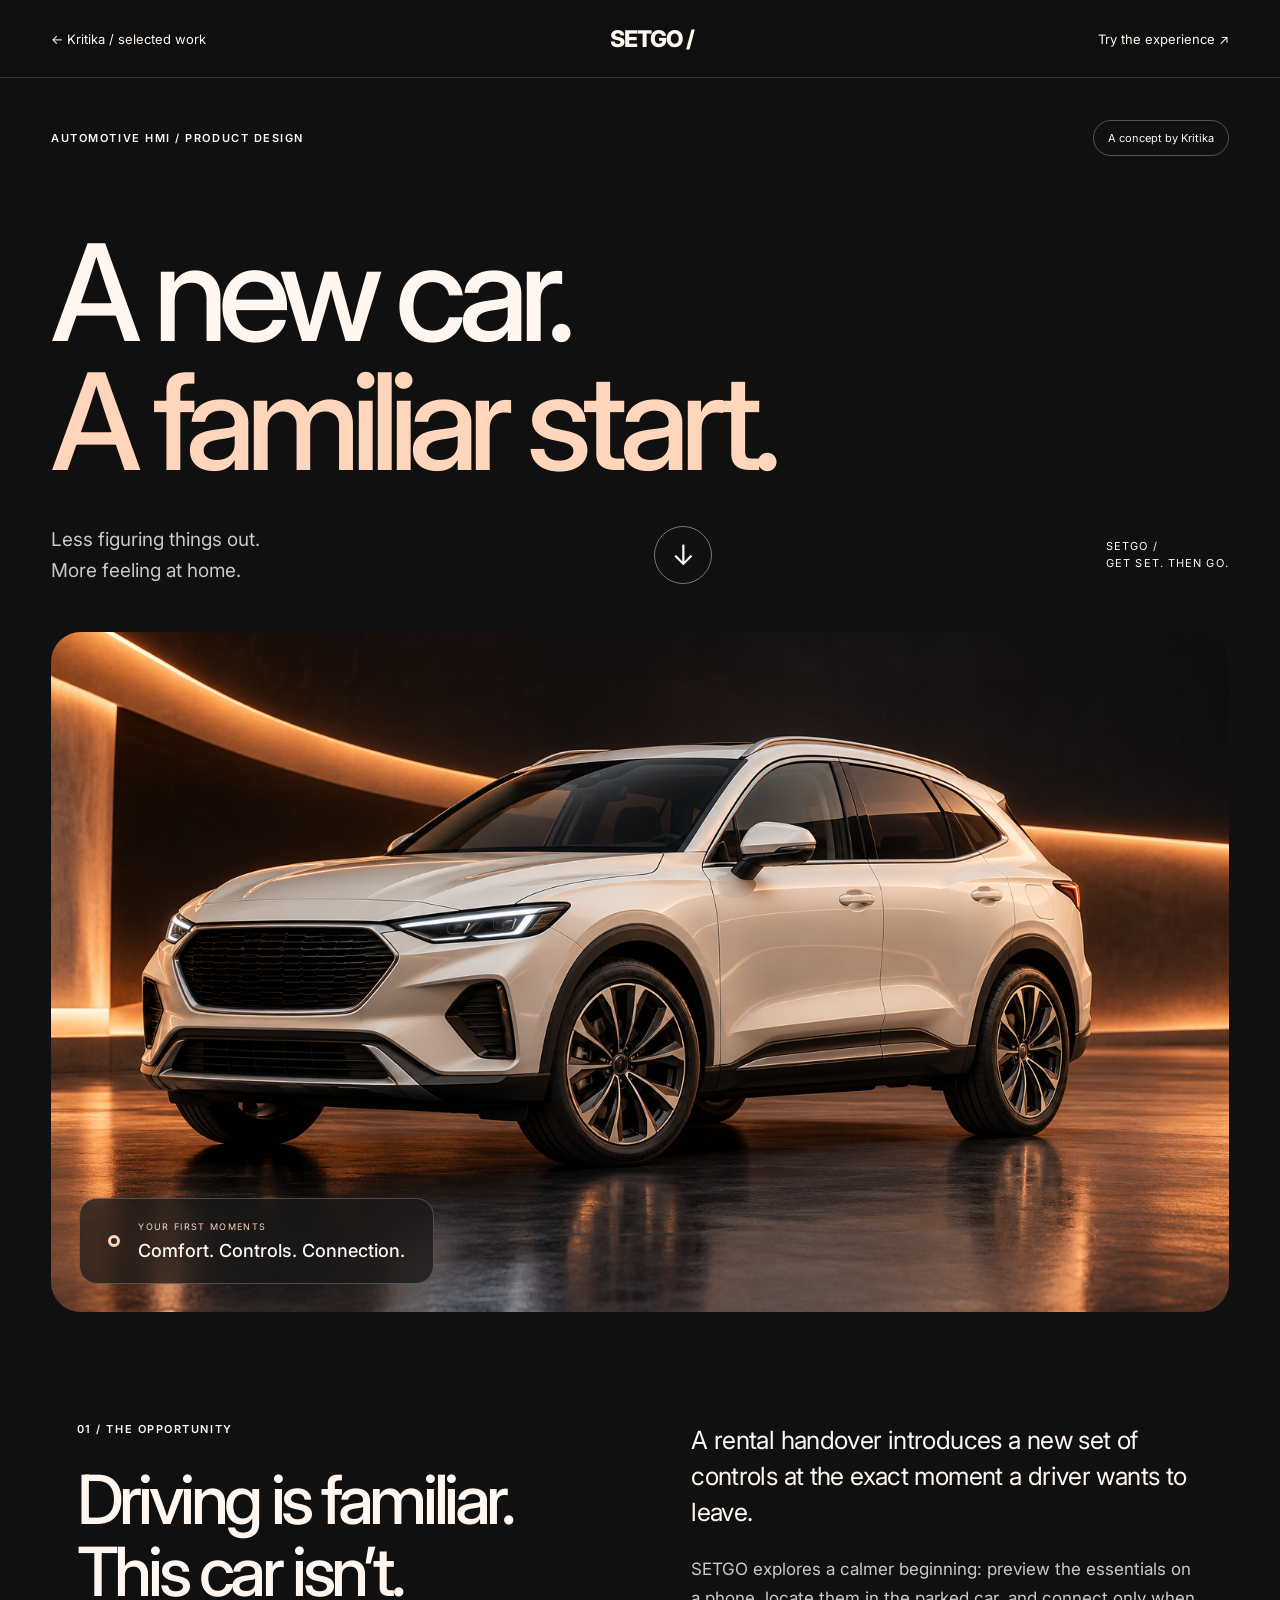
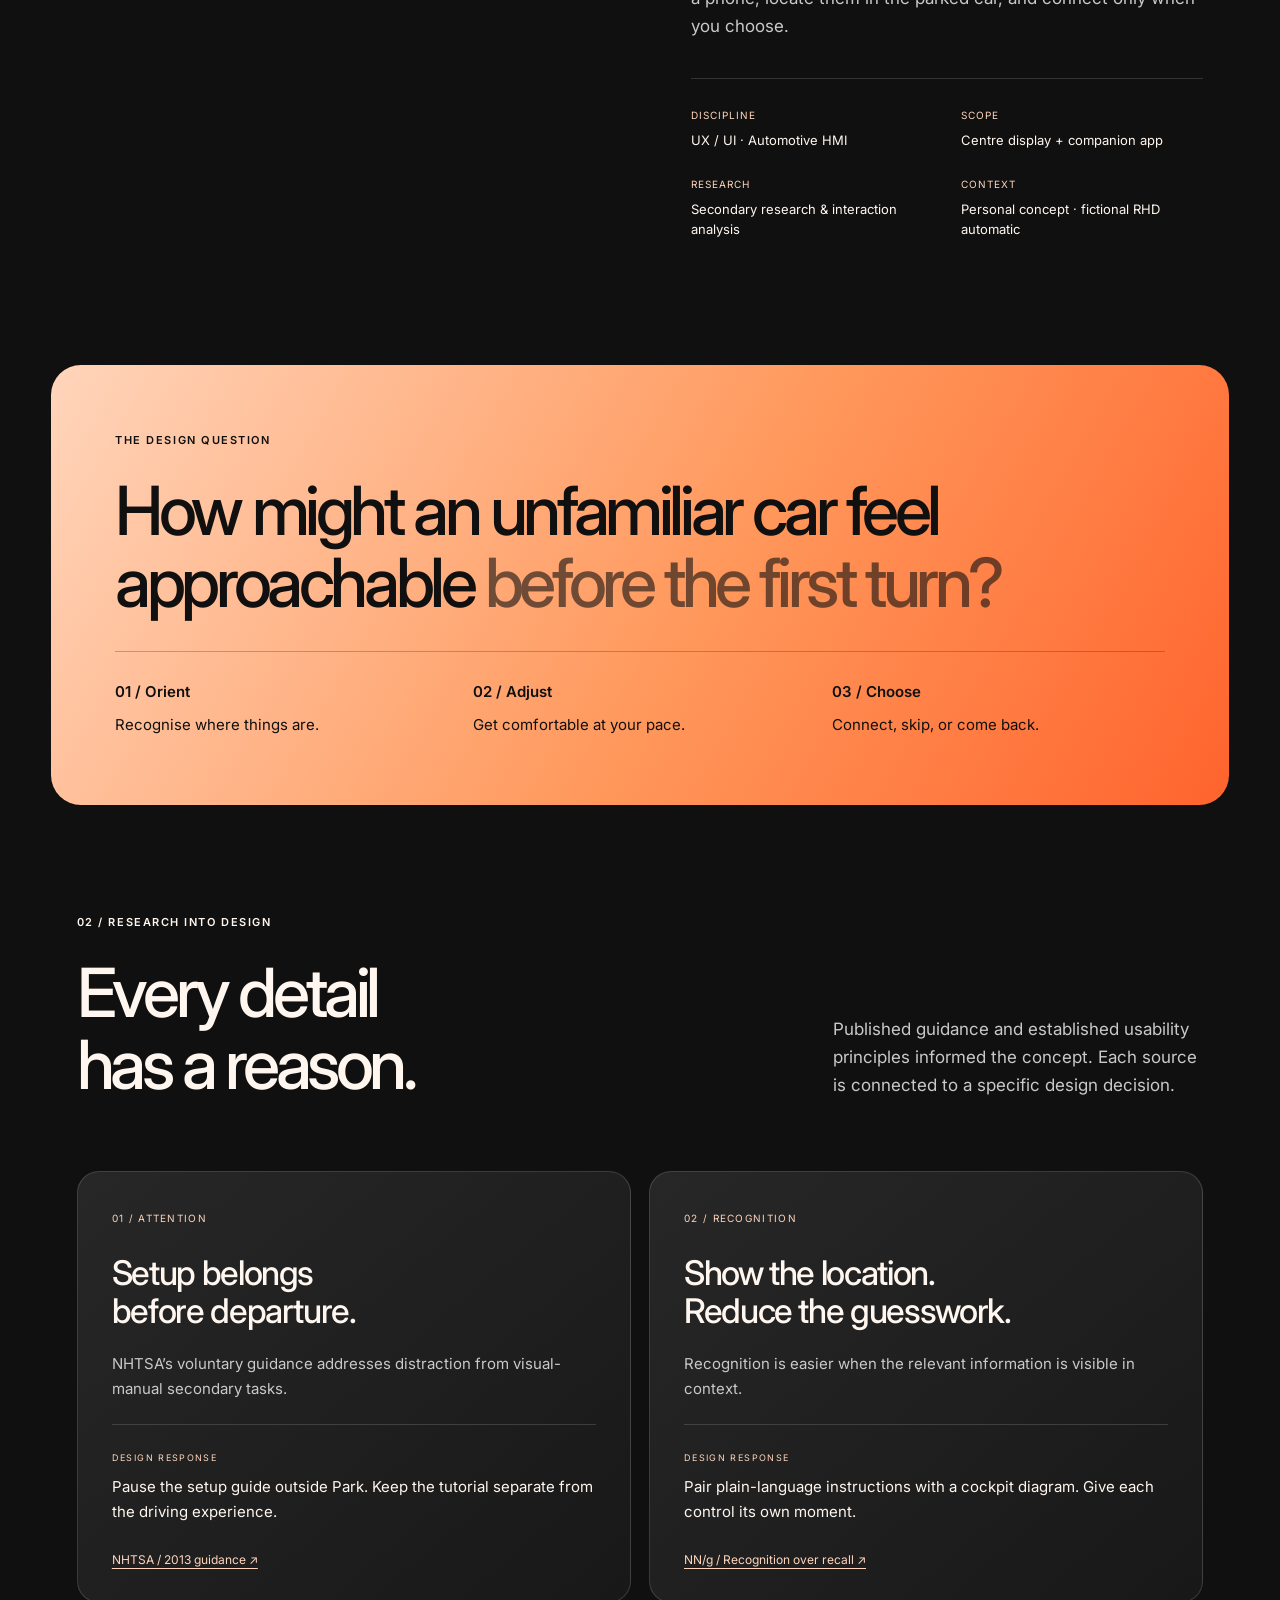
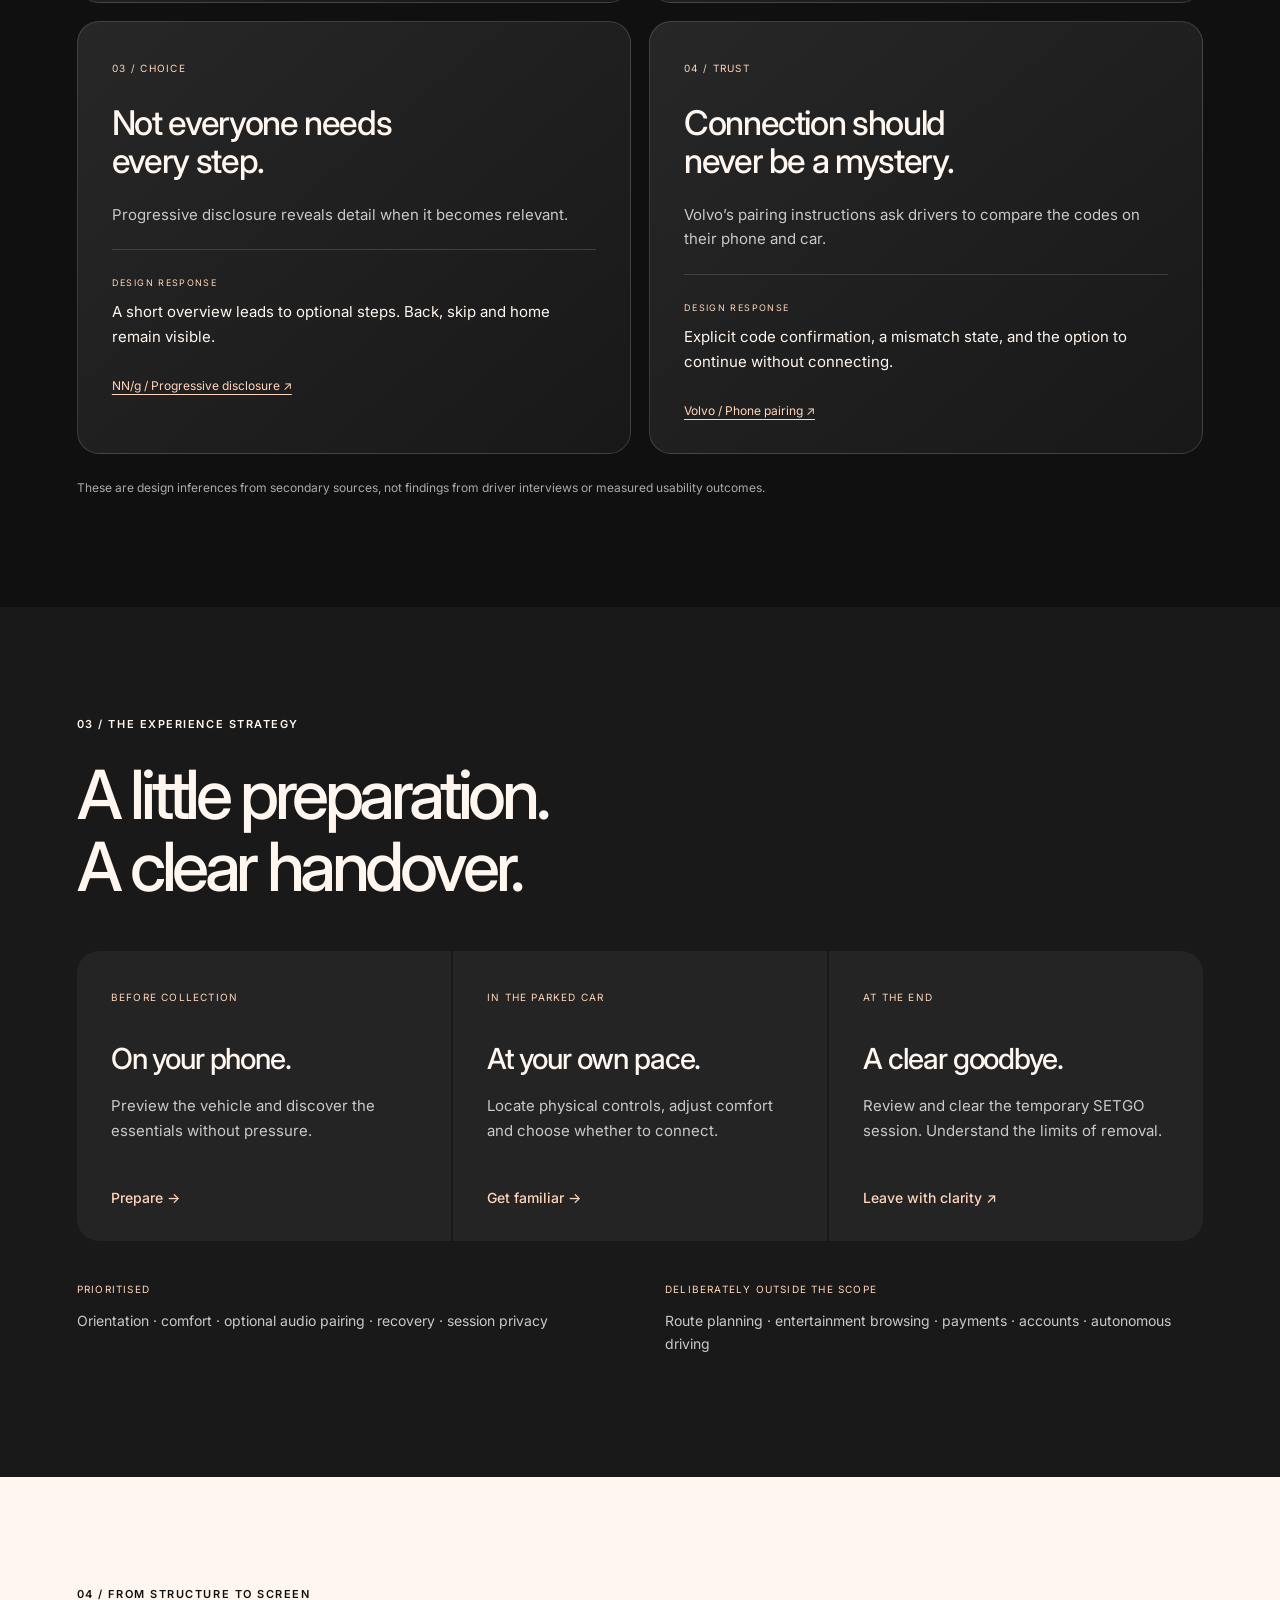
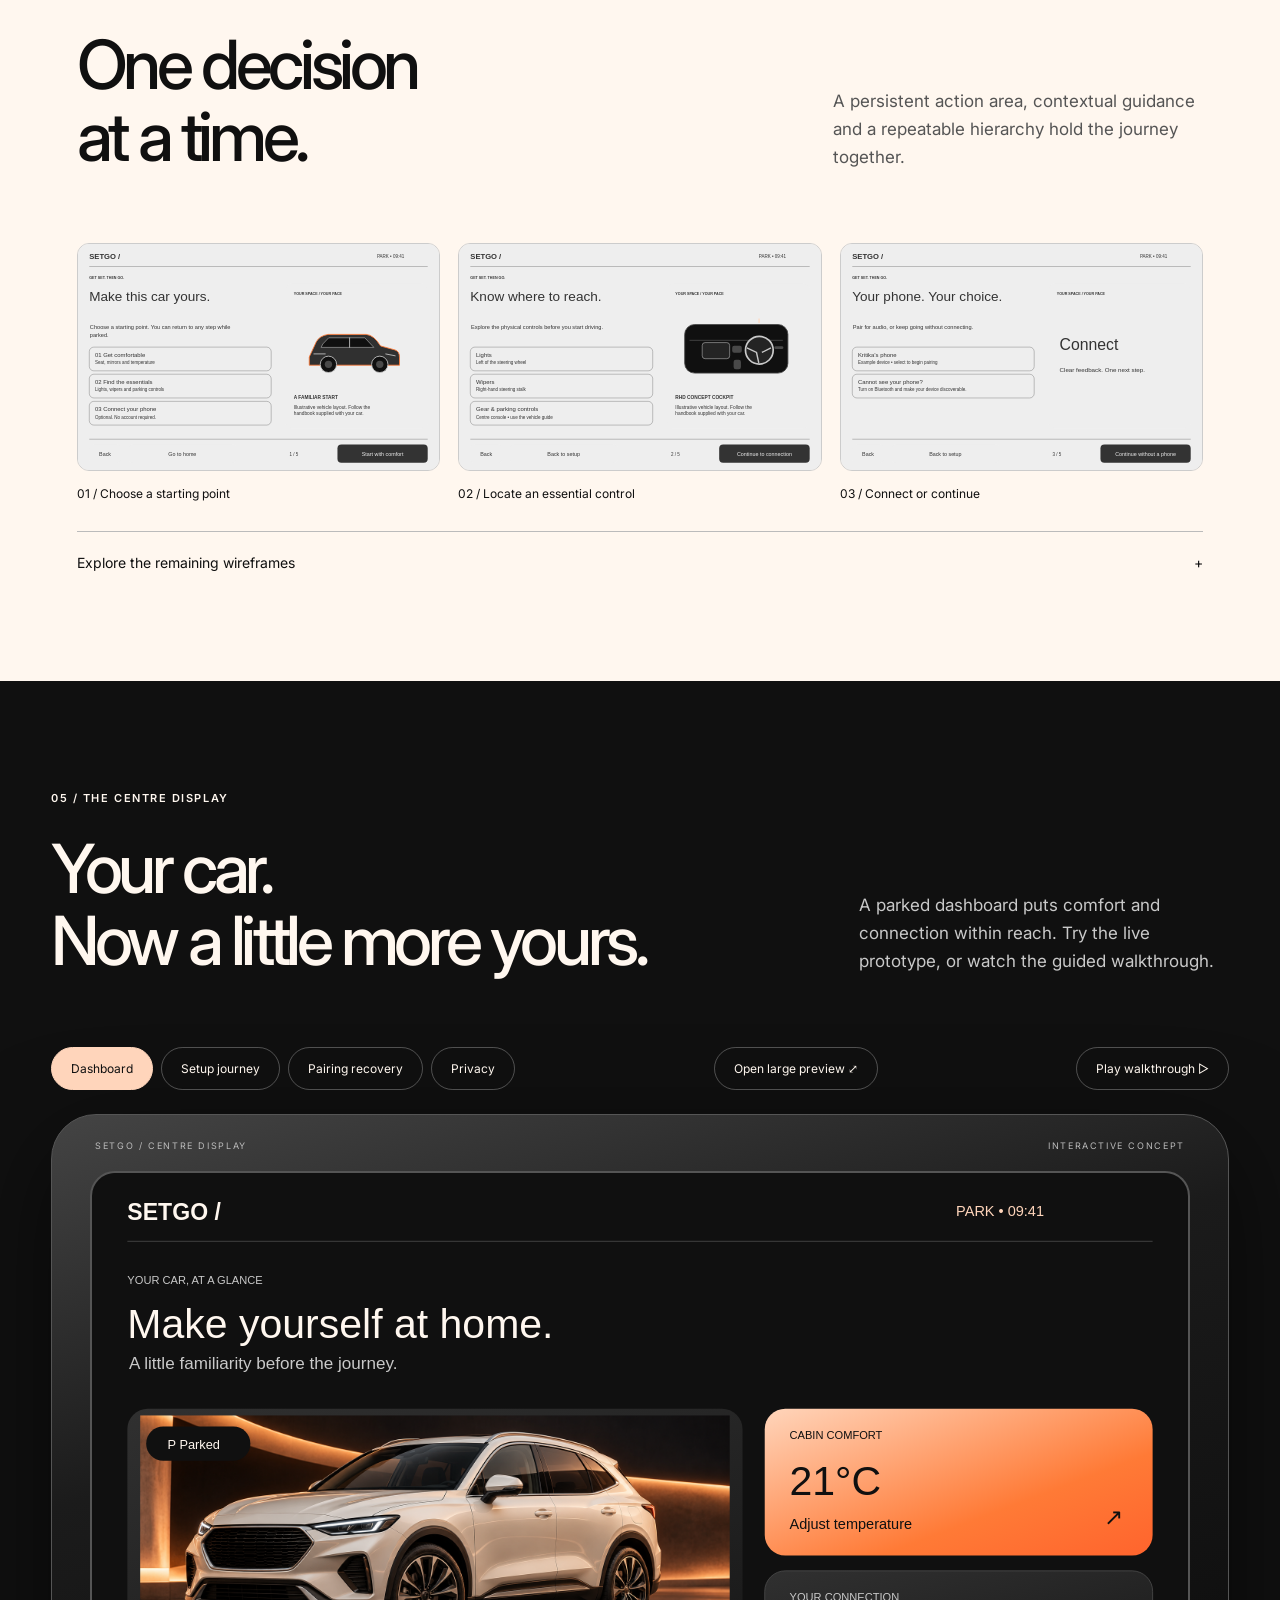
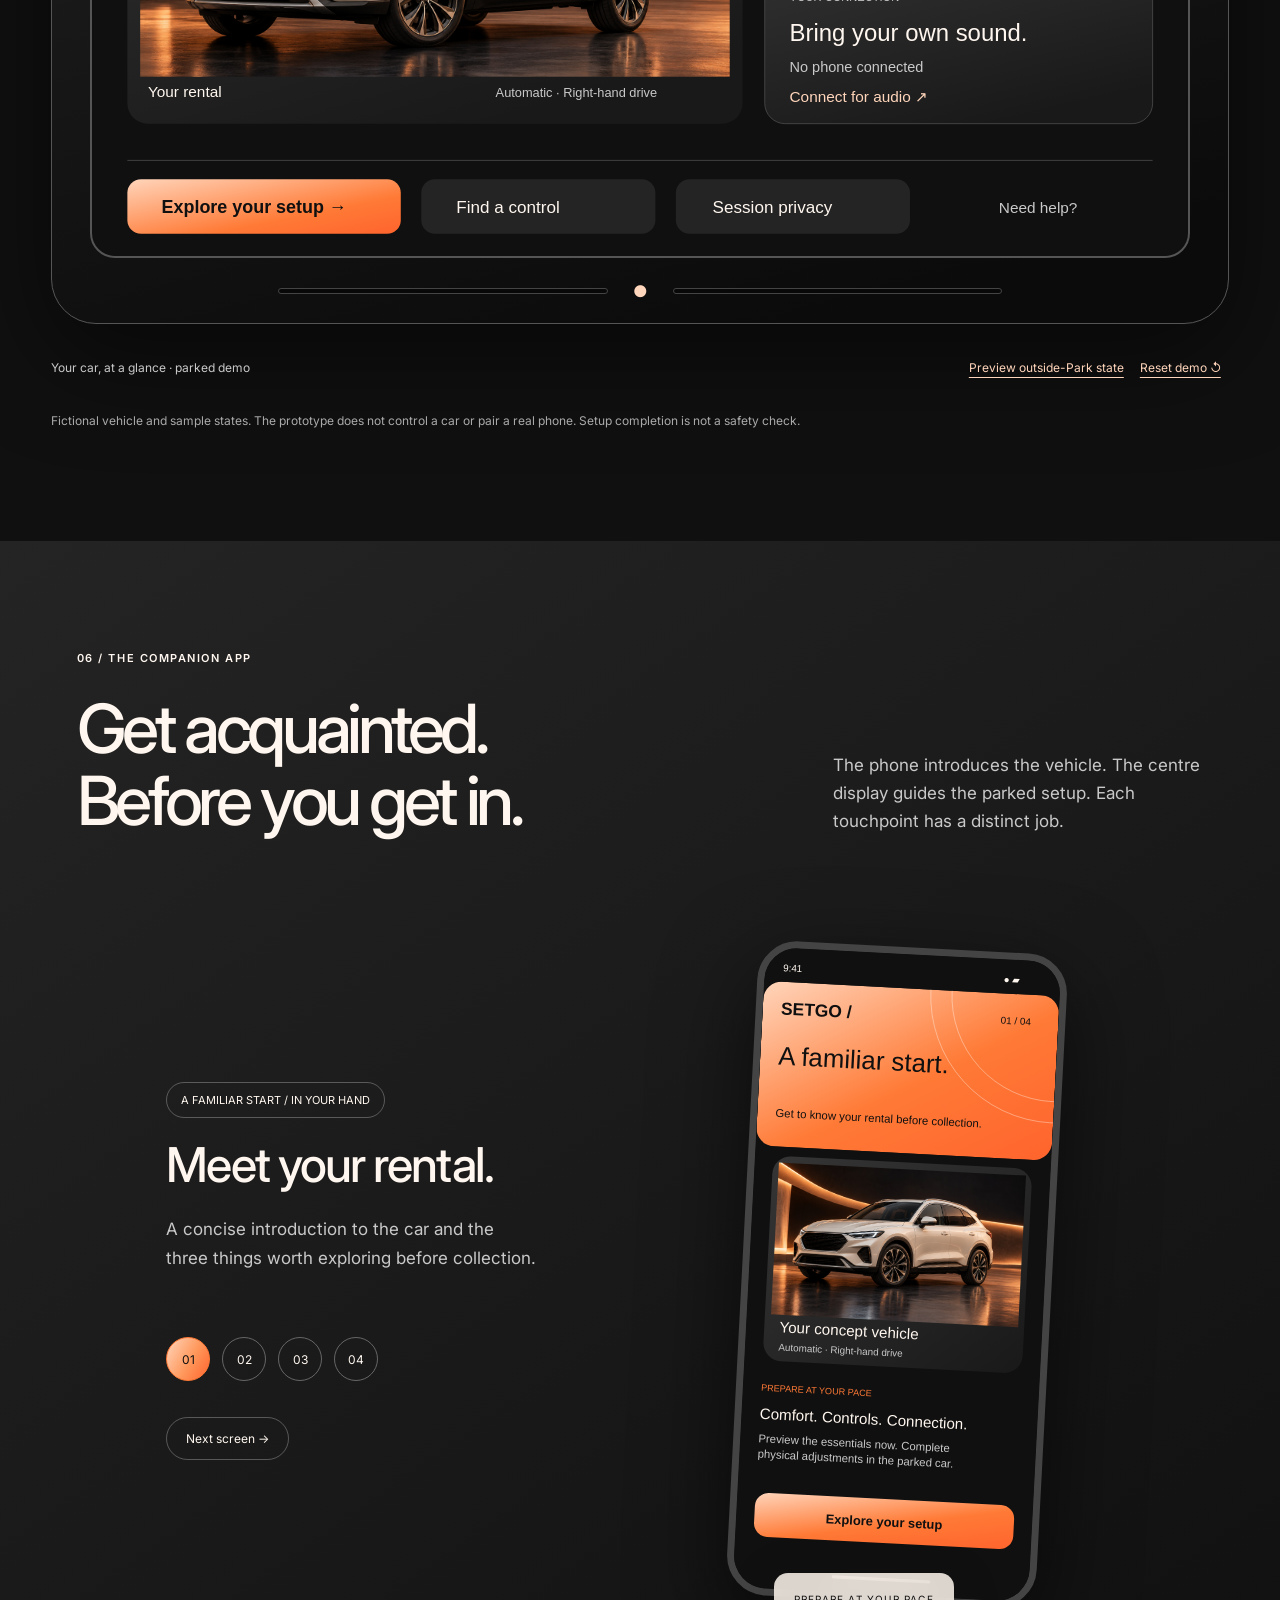
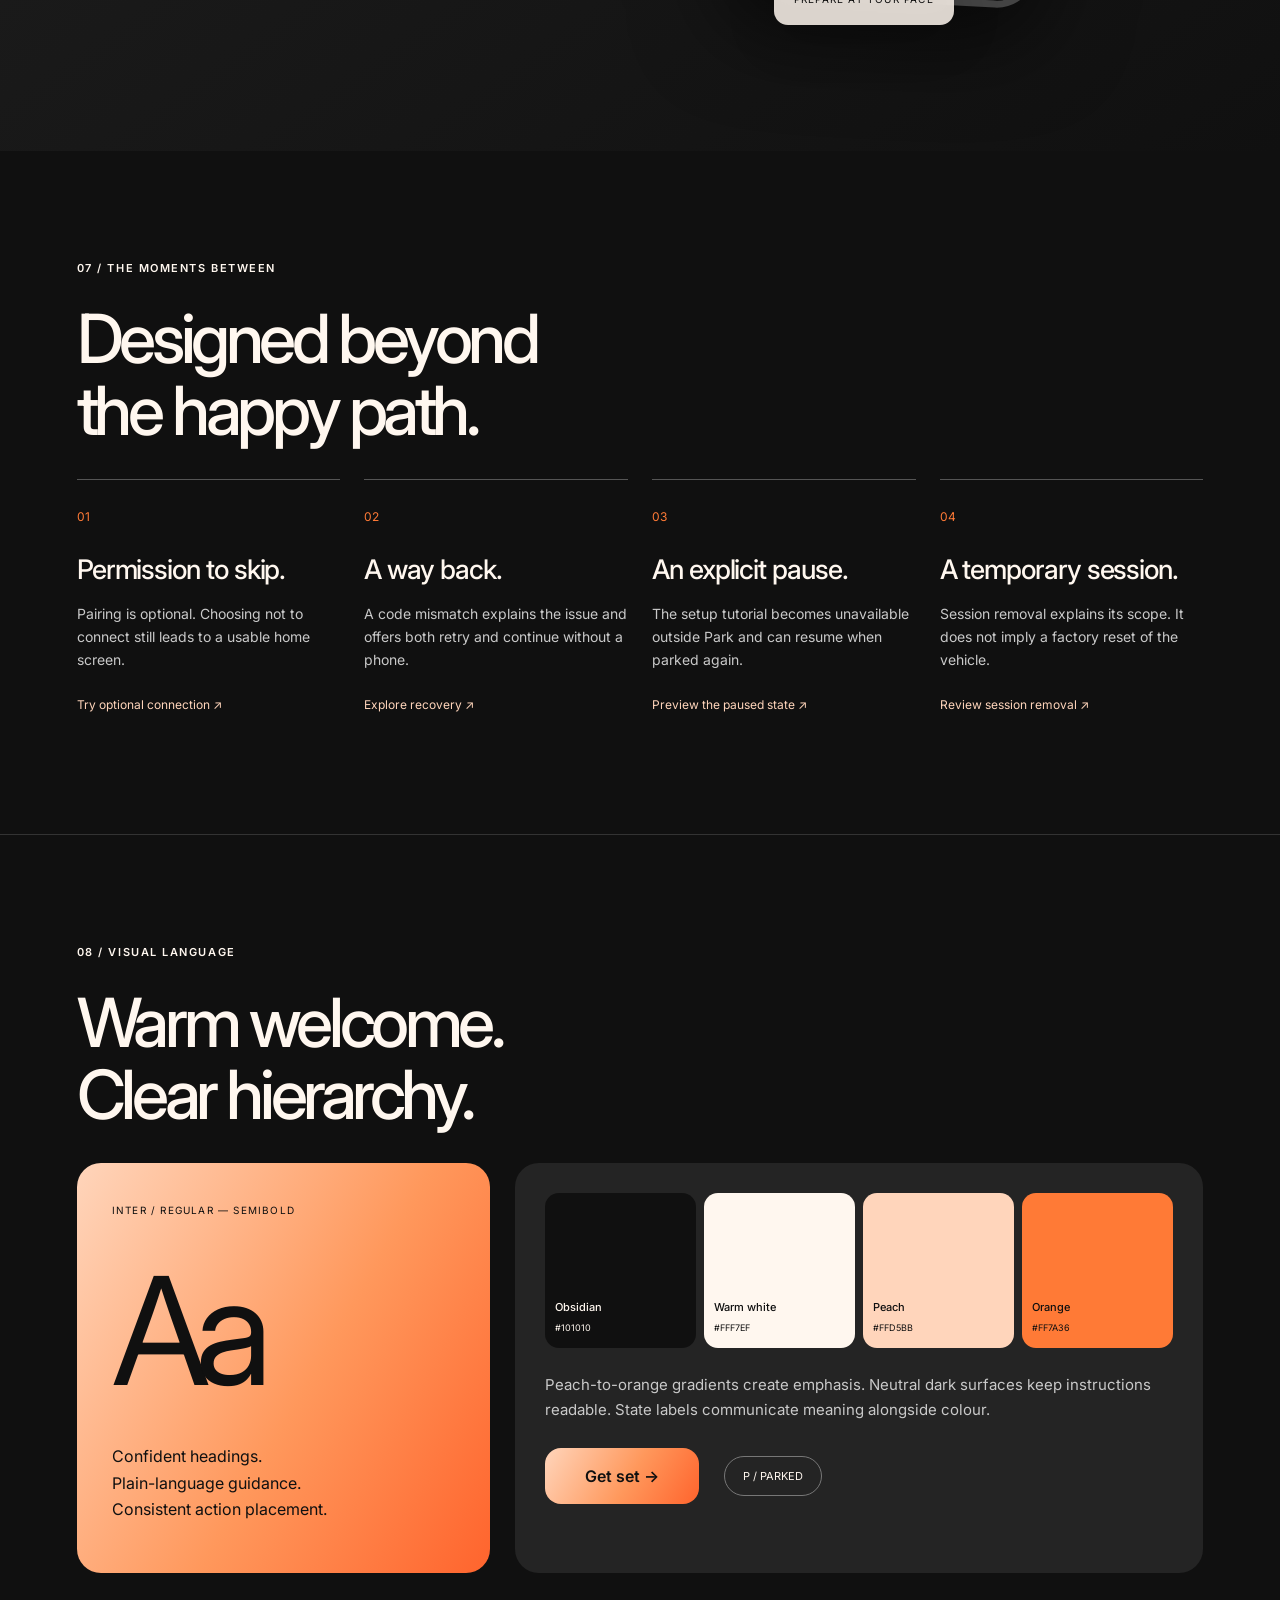
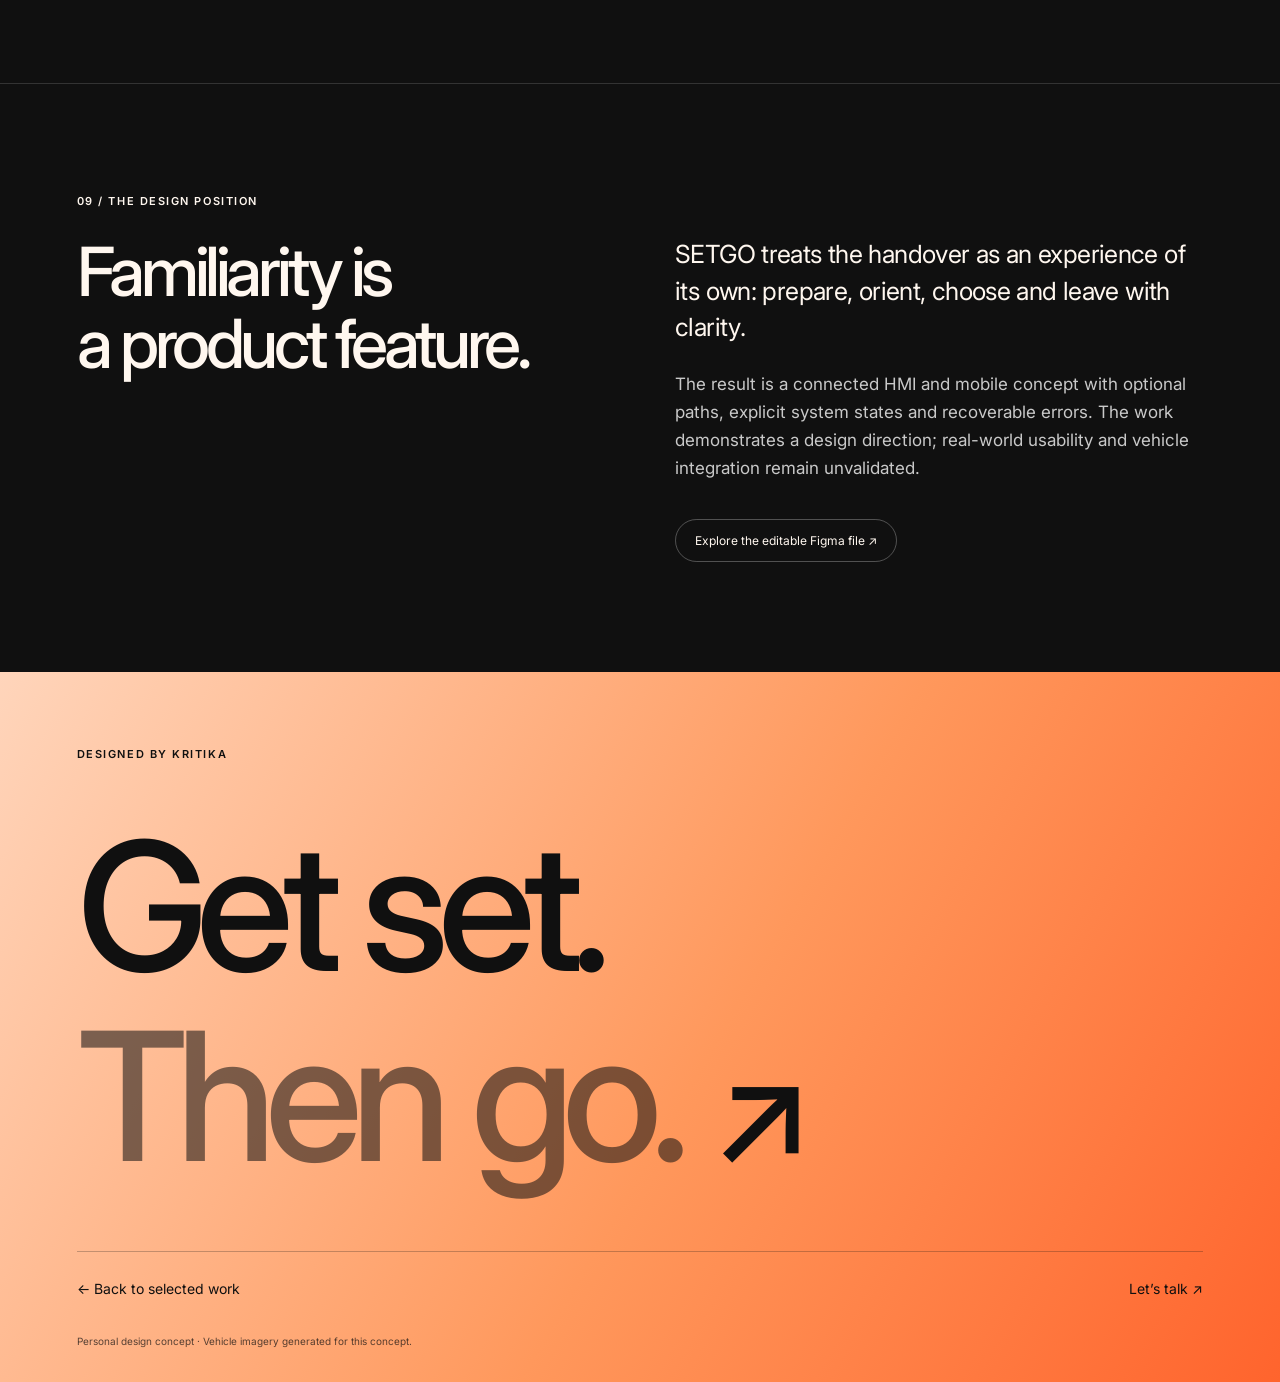
==== setgo/index.html @ f460c9c2 "Add SETGO automotive HMI case study and interactive dashboard" ====
<!doctype html>
<html lang="en"><head><meta charset="utf-8"><meta name="viewport" content="width=device-width, initial-scale=1"><meta name="theme-color" content="#101010"><meta name="description" content="SETGO by Kritika — an automotive HMI and companion app concept for a familiar start in an unfamiliar rental car."><title>SETGO — A familiar start · Kritika</title><link rel="stylesheet" href="case.css"></head>
<body><a class="skip" href="#main">Skip to case study</a><header class="nav"><a href="../#work" class="back">← Kritika / selected work</a><a class="wordmark" href="#main">SETGO /</a><a href="#experience">Try the experience ↗</a></header>
<main id="main">
<section class="hero"><div class="hero-top"><span class="eyebrow">AUTOMOTIVE HMI / PRODUCT DESIGN</span><span class="pill">A concept by Kritika</span></div><h1>A new car.<br><span>A familiar start.</span></h1><div class="hero-bottom"><p>Less figuring things out.<br>More feeling at home.</p><a class="round" href="#story" aria-label="Read the story">↓</a><span>SETGO /<br>GET SET. THEN GO.</span></div><div class="hero-image"><img src="car-hero.png" alt="Illustrative pearl-white rental car in a studio" fetchpriority="high"><div class="glass hero-glass"><span class="status-dot"></span><div><small>YOUR FIRST MOMENTS</small><strong>Comfort. Controls. Connection.</strong></div></div></div></section>
<section class="section intro" id="story"><div><span class="eyebrow">01 / THE OPPORTUNITY</span><h2>Driving is familiar.<br>This car isn’t.</h2></div><div><p class="lead">A rental handover introduces a new set of controls at the exact moment a driver wants to leave.</p><p>SETGO explores a calmer beginning: preview the essentials on a phone, locate them in the parked car, and connect only when you choose.</p><dl class="facts"><div><dt>Discipline</dt><dd>UX / UI · Automotive HMI</dd></div><div><dt>Scope</dt><dd>Centre display + companion app</dd></div><div><dt>Research</dt><dd>Secondary research & interaction analysis</dd></div><div><dt>Context</dt><dd>Personal concept · fictional RHD automatic</dd></div></dl></div></section>
<section class="statement"><span class="eyebrow">THE DESIGN QUESTION</span><h2>How might an unfamiliar car feel approachable <em>before the first turn?</em></h2><div class="three"><p><b>01 / Orient</b>Recognise where things are.</p><p><b>02 / Adjust</b>Get comfortable at your pace.</p><p><b>03 / Choose</b>Connect, skip, or come back.</p></div></section>
<section class="section" id="research"><div class="section-heading"><div><span class="eyebrow">02 / RESEARCH INTO DESIGN</span><h2>Every detail<br>has a reason.</h2></div><p>Published guidance and established usability principles informed the concept. Each source is connected to a specific design decision.</p></div><div class="evidence-grid">
<article class="evidence"><span>01 / ATTENTION</span><h3>Setup belongs<br>before departure.</h3><p>NHTSA’s voluntary guidance addresses distraction from visual-manual secondary tasks.</p><div class="decision"><small>DESIGN RESPONSE</small><p>Pause the setup guide outside Park. Keep the tutorial separate from the driving experience.</p></div><a href="https://www.transportation.gov/regulations/federal-register-documents/2013-09883" target="_blank" rel="noopener">NHTSA / 2013 guidance ↗</a></article>
<article class="evidence"><span>02 / RECOGNITION</span><h3>Show the location.<br>Reduce the guesswork.</h3><p>Recognition is easier when the relevant information is visible in context.</p><div class="decision"><small>DESIGN RESPONSE</small><p>Pair plain-language instructions with a cockpit diagram. Give each control its own moment.</p></div><a href="https://www.nngroup.com/articles/recognition-and-recall/" target="_blank" rel="noopener">NN/g / Recognition over recall ↗</a></article>
<article class="evidence"><span>03 / CHOICE</span><h3>Not everyone needs<br>every step.</h3><p>Progressive disclosure reveals detail when it becomes relevant.</p><div class="decision"><small>DESIGN RESPONSE</small><p>A short overview leads to optional steps. Back, skip and home remain visible.</p></div><a href="https://www.nngroup.com/articles/progressive-disclosure/" target="_blank" rel="noopener">NN/g / Progressive disclosure ↗</a></article>
<article class="evidence"><span>04 / TRUST</span><h3>Connection should<br>never be a mystery.</h3><p>Volvo’s pairing instructions ask drivers to compare the codes on their phone and car.</p><div class="decision"><small>DESIGN RESPONSE</small><p>Explicit code confirmation, a mismatch state, and the option to continue without connecting.</p></div><a href="https://www.volvocars.com/en-ca/support/car/s60/15w17/article/972e2fdaaa9f5377c0a801e80006d800/0a2dcab5aaa41e36c0a801e800ea30a7/1ceff822465a4172c0a801516e842eb2/" target="_blank" rel="noopener">Volvo / Phone pairing ↗</a></article></div><p class="footnote">These are design inferences from secondary sources, not findings from driver interviews or measured usability outcomes.</p></section>
<section class="section architecture"><span class="eyebrow">03 / THE EXPERIENCE STRATEGY</span><h2>A little preparation.<br>A clear handover.</h2><div class="journey"><article><span>BEFORE COLLECTION</span><h3>On your phone.</h3><p>Preview the vehicle and discover the essentials without pressure.</p><b>Prepare →</b></article><article><span>IN THE PARKED CAR</span><h3>At your own pace.</h3><p>Locate physical controls, adjust comfort and choose whether to connect.</p><b>Get familiar →</b></article><article><span>AT THE END</span><h3>A clear goodbye.</h3><p>Review and clear the temporary SETGO session. Understand the limits of removal.</p><b>Leave with clarity ↗</b></article></div><div class="scope"><div><small>PRIORITISED</small><p>Orientation · comfort · optional audio pairing · recovery · session privacy</p></div><div><small>DELIBERATELY OUTSIDE THE SCOPE</small><p>Route planning · entertainment browsing · payments · accounts · autonomous driving</p></div></div></section>
<section class="section wire-section"><div class="section-heading"><div><span class="eyebrow">04 / FROM STRUCTURE TO SCREEN</span><h2>One decision<br>at a time.</h2></div><p>A persistent action area, contextual guidance and a repeatable hierarchy hold the journey together.</p></div><div class="wire-grid"><figure><img src="wireframes/overview.svg" alt="Overview wireframe with three starting points" loading="lazy"><figcaption>01 / Choose a starting point</figcaption></figure><figure><img src="wireframes/controls.svg" alt="Control guide wireframe with diagram beside instructions" loading="lazy"><figcaption>02 / Locate an essential control</figcaption></figure><figure><img src="wireframes/phone.svg" alt="Optional phone connection wireframe" loading="lazy"><figcaption>03 / Connect or continue</figcaption></figure></div><details class="more-wire"><summary>Explore the remaining wireframes <span>+</span></summary><div class="wire-grid"><figure><img src="wireframes/welcome.svg" alt="Welcome wireframe" loading="lazy"><figcaption>Welcome</figcaption></figure><figure><img src="wireframes/seat.svg" alt="Comfort wireframe" loading="lazy"><figcaption>Comfort</figcaption></figure><figure><img src="wireframes/review.svg" alt="Review wireframe" loading="lazy"><figcaption>Review</figcaption></figure></div></details></section>
<section class="section experience" id="experience"><div class="section-heading"><div><span class="eyebrow">05 / THE CENTRE DISPLAY</span><h2>Your car.<br>Now a little more yours.</h2></div><p>A parked dashboard puts comfort and connection within reach. Try the live prototype, or watch the guided walkthrough.</p></div><div class="demo-toolbar"><div class="demo-tabs" role="group" aria-label="Demo starting point"><button data-screen="dashboard" aria-pressed="true">Dashboard</button><button data-screen="welcome" aria-pressed="false">Setup journey</button><button data-screen="pairerror" aria-pressed="false">Pairing recovery</button><button data-screen="privacy" aria-pressed="false">Privacy</button></div><button id="expand" class="outline">Open large preview ⤢</button><button id="play" class="outline" aria-pressed="false">Play walkthrough ▷</button></div><div class="cockpit"><div class="dashboard-label"><span>SETGO / CENTRE DISPLAY</span><span>INTERACTIVE CONCEPT</span></div><div id="hmi" class="hmi" aria-label="Interactive parked vehicle setup"></div><div class="vent"><i></i><span>●</span><i></i></div></div><div class="demo-footer"><p id="screen-status" role="status">Dashboard · parked demo</p><div><button class="text-button" id="park">Preview outside-Park state</button><button class="text-button" id="restart">Reset demo ↺</button></div></div><p class="footnote">Fictional vehicle and sample states. The prototype does not control a car or pair a real phone. Setup completion is not a safety check.</p></section>
<section class="section phone-section"><div class="section-heading"><div><span class="eyebrow">06 / THE COMPANION APP</span><h2>Get acquainted.<br>Before you get in.</h2></div><p>The phone introduces the vehicle. The centre display guides the parked setup. Each touchpoint has a distinct job.</p></div><div class="phone-stage"><div class="phone-copy"><span class="pill">A FAMILIAR START / IN YOUR HAND</span><h3 id="phone-title">Meet your rental.</h3><p id="phone-caption">A concise introduction to the car and the three things worth exploring before collection.</p><div class="phone-stepper" role="group" aria-label="Companion app screens"><button data-phone="0" aria-pressed="true">01</button><button data-phone="1" aria-pressed="false">02</button><button data-phone="2" aria-pressed="false">03</button><button data-phone="3" aria-pressed="false">04</button></div><button class="outline" id="phone-next">Next screen →</button></div><div class="phone-wrap"><div class="phone-device"><img id="phone-image" src="companion/01-discover.svg" alt="SETGO mobile welcome screen" loading="lazy"></div><span class="floating-label">PREPARE AT YOUR PACE</span></div></div></section>
<section class="section details-section"><span class="eyebrow">07 / THE MOMENTS BETWEEN</span><h2>Designed beyond<br>the happy path.</h2><div class="edge-grid"><article><span class="number">01</span><h3>Permission to skip.</h3><p>Pairing is optional. Choosing not to connect still leads to a usable home screen.</p><button data-jump="phone">Try optional connection ↗</button></article><article><span class="number">02</span><h3>A way back.</h3><p>A code mismatch explains the issue and offers both retry and continue without a phone.</p><button data-jump="pairerror">Explore recovery ↗</button></article><article><span class="number">03</span><h3>An explicit pause.</h3><p>The setup tutorial becomes unavailable outside Park and can resume when parked again.</p><button data-jump="locked">Preview the paused state ↗</button></article><article><span class="number">04</span><h3>A temporary session.</h3><p>Session removal explains its scope. It does not imply a factory reset of the vehicle.</p><button data-jump="privacy">Review session removal ↗</button></article></div></section>
<section class="section system"><span class="eyebrow">08 / VISUAL LANGUAGE</span><h2>Warm welcome.<br>Clear hierarchy.</h2><div class="system-grid"><article class="type-card"><small>INTER / REGULAR — SEMIBOLD</small><span class="type-sample">Aa</span><p>Confident headings.<br>Plain-language guidance.<br>Consistent action placement.</p></article><article class="palette-card"><div class="swatches"><span style="--sw:#101010"><b>Obsidian</b><small>#101010</small></span><span style="--sw:#FFF7EF;color:#101010"><b>Warm white</b><small>#FFF7EF</small></span><span style="--sw:#FFD5BB;color:#101010"><b>Peach</b><small>#FFD5BB</small></span><span style="--sw:#FF7A36;color:#101010"><b>Orange</b><small>#FF7A36</small></span></div><p>Peach-to-orange gradients create emphasis. Neutral dark surfaces keep instructions readable. State labels communicate meaning alongside colour.</p><div class="component-sample"><span class="sample-button">Get set →</span><span class="sample-pill">P / PARKED</span></div></article></div></section>
<section class="section reflection"><span class="eyebrow">09 / THE DESIGN POSITION</span><h2>Familiarity is<br>a product feature.</h2><div class="reflection-copy"><p class="lead">SETGO treats the handover as an experience of its own: prepare, orient, choose and leave with clarity.</p><p>The result is a connected HMI and mobile concept with optional paths, explicit system states and recoverable errors. The work demonstrates a design direction; real-world usability and vehicle integration remain unvalidated.</p><a href="https://www.figma.com/design/m5rHS02YoTiSHIgKK9WwNV/SETGO" target="_blank" rel="noopener" class="outline">Explore the editable Figma file ↗</a></div></section>
<footer><span class="eyebrow">DESIGNED BY KRITIKA</span><h2>Get set.<br><em>Then go.</em> <span class="footer-arrow">↗</span></h2><div><a href="../#work">← Back to selected work</a><a href="mailto:kritika200113@gmail.com">Let’s talk ↗</a></div><small>Personal design concept · Vehicle imagery generated for this concept.</small></footer>
</main><dialog id="large-preview"><div class="large-bar"><span>SETGO / INTERACTIVE PREVIEW</span><button id="close-large" class="outline">Close ×</button></div><p class="large-hint">Scroll across to explore the full dashboard.</p><div class="large-scroll"><div id="large-mount"></div></div></dialog><script src="case.js"></script></body></html>
---- setgo/case.css ----
@import url('https://fonts.googleapis.com/css2?family=Inter:wght@400;500;600;700;800&display=swap');
:root{--ink:#101010;--white:#fff7ef;--peach:#ffd5bb;--orange:#ff7a36;--muted:#c9c9c9;--line:#ffffff25;--gradient:linear-gradient(120deg,#ffd5bb,#ff985c 55%,#ff642d)}*{box-sizing:border-box}html{scroll-behavior:smooth;scroll-padding-top:85px}body{margin:0;background:var(--ink);color:var(--white);font-family:Inter,Arial,sans-serif}a{color:inherit;text-decoration:none}button{font:inherit;cursor:pointer}button,a{touch-action:manipulation}button:focus-visible,a:focus-visible,summary:focus-visible{outline:3px solid var(--orange);outline-offset:5px}img{display:block;max-width:100%}p{font-size:17px;line-height:1.65;color:var(--muted)}h1,h2,h3,p{margin-top:0}h2{font-size:clamp(38px,5.3vw,76px);font-weight:500;line-height:1.06;letter-spacing:-.065em;margin-bottom:32px}h3{font-weight:500;letter-spacing:-.04em}button{color:inherit}.nav{height:78px;padding:0 4vw;display:flex;align-items:center;justify-content:space-between;border-bottom:1px solid var(--line);background:#101010ed;position:sticky;top:0;z-index:20;font-size:13px;backdrop-filter:blur(18px)}.wordmark{font-weight:800;font-size:23px;letter-spacing:-1px}.skip{position:absolute;left:20px;top:-80px;background:var(--peach);color:var(--ink);padding:15px;z-index:99}.skip:focus{top:10px}.hero{padding:42px 4vw 0}.hero-top,.hero-bottom{display:flex;justify-content:space-between;align-items:center}.eyebrow{font-size:11px;font-weight:600;letter-spacing:.14em;display:block;margin-bottom:28px}.hero-top .eyebrow{margin:0}.pill{font-size:11px;padding:10px 14px;border:1px solid #ffffff45;border-radius:30px}.hero h1{font-size:clamp(70px,10.5vw,155px);line-height:.96;font-weight:500;letter-spacing:-.075em;margin:72px 0 38px}.hero h1 span{color:var(--peach)}.hero-bottom{margin-bottom:45px}.hero-bottom p{font-size:19px;margin:0}.hero-bottom>span{font-size:11px;line-height:1.6;letter-spacing:.1em}.round{width:58px;height:58px;display:grid;place-items:center;border:1px solid #777;border-radius:50%;font-size:28px}.hero-image{height:min(58vw,680px);position:relative;overflow:hidden;border-radius:30px;background:#242424}.hero-image>img{width:100%;height:100%;object-fit:cover;object-position:center 57%}.glass{background:#181818bf;border:1px solid #ffffff38;backdrop-filter:blur(15px);border-radius:18px}.hero-glass{position:absolute;left:28px;bottom:28px;display:flex;align-items:center;gap:18px;padding:22px 28px}.hero-glass small{display:block;font-size:9px;letter-spacing:.15em;margin-bottom:8px;color:var(--peach)}.hero-glass strong{font-size:18px;font-weight:500}.status-dot{width:12px;height:12px;border:3px solid var(--peach);border-radius:50%}.section{padding:110px 6vw;max-width:1600px;margin:auto}.intro{display:grid;grid-template-columns:1fr 1fr;gap:8vw}.lead{font-size:25px;line-height:1.45;color:var(--white);letter-spacing:-.025em}.facts{display:grid;grid-template-columns:1fr 1fr;gap:28px;border-top:1px solid var(--line);padding-top:30px;margin-top:38px}.facts dt{font-size:10px;letter-spacing:.1em;text-transform:uppercase;color:var(--peach);margin-bottom:10px}.facts dd{margin:0;font-size:13px;line-height:1.5}.statement{margin:0 4vw;padding:68px 5vw;border-radius:30px;background:var(--gradient);color:var(--ink);position:relative;overflow:hidden}.statement h2{max-width:1000px}.statement em{font-style:normal;opacity:.6}.three{display:grid;grid-template-columns:repeat(3,1fr);gap:25px;border-top:1px solid #10101040;padding-top:28px}.three p{font-size:15px;color:var(--ink);margin:0}.three b{display:block;font-weight:600;margin-bottom:8px}.section-heading{display:flex;justify-content:space-between;align-items:flex-end;gap:50px;margin-bottom:38px}.section-heading>p{max-width:370px;margin-bottom:34px}.evidence-grid{display:grid;grid-template-columns:repeat(2,1fr);gap:18px}.evidence{padding:34px;border-radius:22px;background:linear-gradient(140deg,#272727,#181818);border:1px solid var(--line)}.evidence>span{font-size:10px;letter-spacing:.13em;color:var(--peach)}.evidence h3{font-size:34px;line-height:1.12;margin:28px 0 22px}.evidence p{font-size:15px;max-width:520px}.decision{border-top:1px solid var(--line);padding-top:20px;margin-top:22px}.decision small{font-size:9px;letter-spacing:.15em;color:var(--peach)}.decision p{color:var(--white);margin:10px 0 24px}.evidence a{font-size:12px;text-decoration:underline;text-underline-offset:4px;color:var(--peach)}.footnote{font-size:12px;color:#aaa;margin:24px 0 0;max-width:850px}.architecture{background:#191919;max-width:none}.journey{display:grid;grid-template-columns:repeat(3,1fr);gap:2px;border-radius:22px;overflow:hidden;margin-top:48px}.journey article{background:#242424;padding:34px}.journey span,.scope small{font-size:10px;letter-spacing:.12em;color:var(--peach)}.journey h3{font-size:29px;margin:36px 0 18px}.journey p{font-size:15px;min-height:78px}.journey b{font-size:14px;color:var(--peach);font-weight:500}.scope{display:grid;grid-template-columns:1fr 1fr;gap:50px;margin-top:36px}.scope p{font-size:14px;margin:12px 0}.wire-section{background:var(--white);color:var(--ink);max-width:none}.wire-section p{color:#555}.wire-grid{display:grid;grid-template-columns:repeat(3,1fr);gap:18px}.wire-grid figure{margin:0}.wire-grid img{width:100%;border:1px solid #ccc;border-radius:12px}.wire-grid figcaption{font-size:12px;margin-top:15px}.more-wire{margin-top:30px;border-top:1px solid #bbb;padding-top:22px}.more-wire summary{cursor:pointer;font-size:14px;list-style:none}.more-wire summary span{float:right}.more-wire .wire-grid{margin-top:25px}.experience{max-width:1700px;padding-left:4vw;padding-right:4vw}.demo-toolbar,.demo-footer{display:flex;justify-content:space-between;gap:20px;align-items:center;margin-bottom:24px}.demo-tabs{display:flex;gap:8px;flex-wrap:wrap}.demo-tabs button,.outline{background:transparent;border:1px solid #ffffff45;border-radius:30px;padding:13px 19px;font-size:12px;color:var(--white);display:inline-block}.demo-tabs button[aria-pressed=true]{background:var(--peach);border-color:var(--peach);color:var(--ink)}.cockpit{padding:25px 38px 0;border-radius:45px;background:linear-gradient(165deg,#444,#1b1b1b 35%,#0b0b0b 90%);border:1px solid #555;box-shadow:0 30px 100px #0008}.dashboard-label{display:flex;justify-content:space-between;font-size:9px;letter-spacing:.18em;color:#bbb;padding:0 5px 20px}.hmi{position:relative;aspect-ratio:1.6;border:2px solid #555;border-radius:25px;overflow:hidden;background:#101010}.hmi>img{width:100%;height:100%}.hmi button{position:absolute;background:transparent;border:0;border-radius:15px;color:transparent}.hmi button:hover{box-shadow:inset 0 0 0 2px var(--peach);background:#ffffff0a}.hmi button:focus-visible{outline-offset:-4px}.hmi .changing{animation:screenIn .22s ease}.vent{height:65px;display:flex;gap:25px;align-items:center;justify-content:center;color:var(--peach)}.vent i{width:30%;height:6px;border:1px solid #444;background:#080808;border-radius:20px}.demo-footer{margin:24px 0 0}.demo-footer p{font-size:12px;margin:0}.text-button{background:none;border:0;color:var(--peach);padding:12px 8px;font-size:12px;text-decoration:underline;text-underline-offset:5px}.phone-section{background:linear-gradient(145deg,#242424,#101010);max-width:none}.phone-stage{display:grid;grid-template-columns:1fr 1fr;gap:80px;align-items:center;padding:40px 7vw}.phone-copy h3{font-size:48px;margin:32px 0 25px;line-height:1.06}.phone-copy p{max-width:370px;min-height:86px}.phone-stepper{display:flex;gap:12px;margin:36px 0}.phone-stepper button{width:44px;height:44px;border-radius:50%;border:1px solid #666;background:transparent;font-size:12px}.phone-stepper button[aria-pressed=true]{background:var(--gradient);color:var(--ink);border-color:var(--orange)}.phone-wrap{position:relative;justify-self:center}.phone-device{width:min(310px,65vw);border:7px solid #444;border-radius:40px;box-shadow:0 30px 90px #0009;overflow:hidden;background:#101010;transform:rotate(3deg)}.phone-device img{width:100%;aspect-ratio:390/844}.floating-label{position:absolute;bottom:65px;left:-60px;background:#fff7efd9;color:var(--ink);backdrop-filter:blur(14px);font-size:10px;letter-spacing:.12em;padding:20px;border-radius:14px;box-shadow:0 10px 50px #0003}.edge-grid{display:grid;grid-template-columns:repeat(4,1fr);gap:24px}.edge-grid article{border-top:1px solid #555;padding-top:25px}.number{font-size:12px;color:var(--orange)}.edge-grid h3{font-size:27px;margin:28px 0 16px}.edge-grid p{font-size:14px}.edge-grid button{padding:12px 0;border:0;background:none;color:var(--peach);font-size:12px;text-align:left}.system{border-top:1px solid var(--line)}.system-grid{display:grid;grid-template-columns:.75fr 1.25fr;gap:25px}.type-card{border-radius:24px;background:var(--gradient);color:var(--ink);padding:35px}.type-card small{font-size:10px;letter-spacing:.12em}.type-sample{font-size:150px;display:block;line-height:1.5;letter-spacing:-.1em}.type-card p{color:var(--ink);font-size:16px}.palette-card{padding:30px;background:#242424;border-radius:24px}.swatches{display:grid;grid-template-columns:repeat(4,1fr);gap:8px}.swatches>span{height:155px;background:var(--sw);border-radius:14px;padding:15px 10px;display:flex;flex-direction:column;justify-content:flex-end}.swatches b{font-size:11px;font-weight:500}.swatches small{font-size:9px;margin-top:8px}.palette-card p{font-size:15px;margin:25px 0}.component-sample{display:flex;align-items:center;gap:25px}.sample-button{background:var(--gradient);color:var(--ink);padding:18px 40px;border-radius:16px;font-weight:600}.sample-pill{font-size:11px;border:1px solid #777;padding:12px 18px;border-radius:30px}.reflection{display:grid;grid-template-columns:1fr 1fr;gap:0 70px;border-top:1px solid var(--line)}.reflection>.eyebrow{grid-column:1/-1}.reflection-copy .outline{margin-top:20px}footer{padding:75px 6vw 35px;background:var(--gradient);color:var(--ink);overflow:hidden}footer h2{font-size:clamp(85px,14vw,205px);margin:50px 0 60px;position:relative}footer em{font-style:normal;opacity:.55}.footer-arrow{display:inline-block;font-size:.8em}footer>div{display:flex;justify-content:space-between;border-top:1px solid #10101040;padding-top:28px;font-size:14px}footer>small{display:block;margin-top:38px;font-size:10px;opacity:.7}
@keyframes screenIn{from{opacity:.5;transform:translateY(5px)}to{opacity:1;transform:none}}@keyframes float{50%{transform:translateY(-10px) rotate(2deg)}}@media(prefers-reduced-motion:no-preference){.phone-device{animation:float 7s ease-in-out infinite}.footer-arrow{animation:float 6s ease-in-out infinite}}@media(prefers-reduced-motion:reduce){html{scroll-behavior:auto}*,*:before,*:after{animation:none!important;transition:none!important}}
@media(min-width:1600px){.hero{max-width:1600px;margin:auto}}@media(max-width:900px){.section{padding:75px 5vw}.hero h1{margin-top:55px}.intro,.reflection{grid-template-columns:1fr;gap:28px}.section-heading{display:block}.section-heading>p{max-width:600px}.edge-grid{grid-template-columns:repeat(2,1fr)}.phone-stage{padding:20px 0;gap:35px}.phone-copy h3{font-size:38px}.system-grid{grid-template-columns:1fr}.journey article{padding:24px}.journey h3{font-size:24px}.demo-toolbar{align-items:flex-start}.cockpit{padding:18px 16px 0;border-radius:25px}.hmi{border-radius:15px}.reflection>.eyebrow{margin:0}}
@media(max-width:600px){.nav{height:66px;font-size:10px}.nav .wordmark{font-size:20px}.nav>a:last-child{display:none}.hero{padding-top:25px}.hero-top .eyebrow{font-size:8px;letter-spacing:.08em}.hero-top .pill{font-size:9px;padding:8px}.hero h1{font-size:16vw;margin-top:45px}.hero-bottom p{font-size:14px}.hero-bottom>span{font-size:8px}.round{width:40px;height:40px;font-size:22px}.hero-image{height:360px;border-radius:20px}.hero-image>img{object-position:51% center}.hero-glass{left:15px;bottom:15px;right:15px;padding:16px;gap:12px}.hero-glass strong{font-size:13px}.hero-glass small{font-size:8px}.statement{padding:40px 25px}.three,.journey,.scope,.evidence-grid{grid-template-columns:1fr}.three{gap:18px}.section{padding:65px 6vw}.lead{font-size:22px}.facts{gap:20px}.evidence{padding:26px}.evidence h3{font-size:30px}.journey{gap:12px}.journey p{min-height:0}.scope{gap:20px}.wire-grid{grid-template-columns:1fr}.wire-grid figure{margin-bottom:12px}.demo-toolbar{display:block}.demo-tabs{margin-bottom:15px}.demo-tabs button{padding:10px 12px;font-size:11px}.cockpit{padding:12px 7px 0;border-radius:18px;margin-left:-3vw;margin-right:-3vw}.dashboard-label{font-size:7px;padding:0 5px 12px}.hmi{border-radius:8px}.vent{height:30px}.demo-footer{display:block}.demo-footer>div{margin-top:10px}.text-button{font-size:10px}.phone-stage{grid-template-columns:1fr;gap:45px}.phone-copy h3{font-size:39px}.phone-copy p{min-height:0}.phone-stepper{margin:25px 0}.floating-label{left:-20px;font-size:8px}.edge-grid{gap:20px}.edge-grid h3{font-size:23px}.edge-grid p{font-size:13px}.palette-card{padding:20px}.swatches{grid-template-columns:repeat(2,1fr)}.swatches>span{height:115px}.type-sample{font-size:115px}.component-sample{gap:15px}.sample-button{padding:16px 25px}.sample-pill{font-size:9px;padding:12px}.reflection{gap:20px}footer{padding:55px 6vw 30px}footer h2{margin:30px 0 40px}footer>div{font-size:12px}}

#large-preview{background:#101010;color:#fff7ef;border:1px solid #555;border-radius:20px;width:min(1350px,98vw);max-width:98vw;padding:20px;max-height:96vh}#large-preview::backdrop{background:#000c;backdrop-filter:blur(8px)}.large-bar{display:flex;justify-content:space-between;align-items:center;gap:20px;font-size:12px;letter-spacing:.1em;margin-bottom:20px}.large-scroll{overflow:auto}#large-mount{min-width:900px}.large-hint{display:none;font-size:12px}@media(max-width:900px){.large-hint{display:block}.demo-toolbar>#expand{margin-right:8px}#large-preview{padding:14px}.large-bar{font-size:9px}}
.floating-label{bottom:-24px;left:32px}
@media(max-width:600px){.hero-image{height:320px}.hero-image>img{object-fit:contain;object-position:center 20%}.floating-label{left:20px;bottom:-22px}}
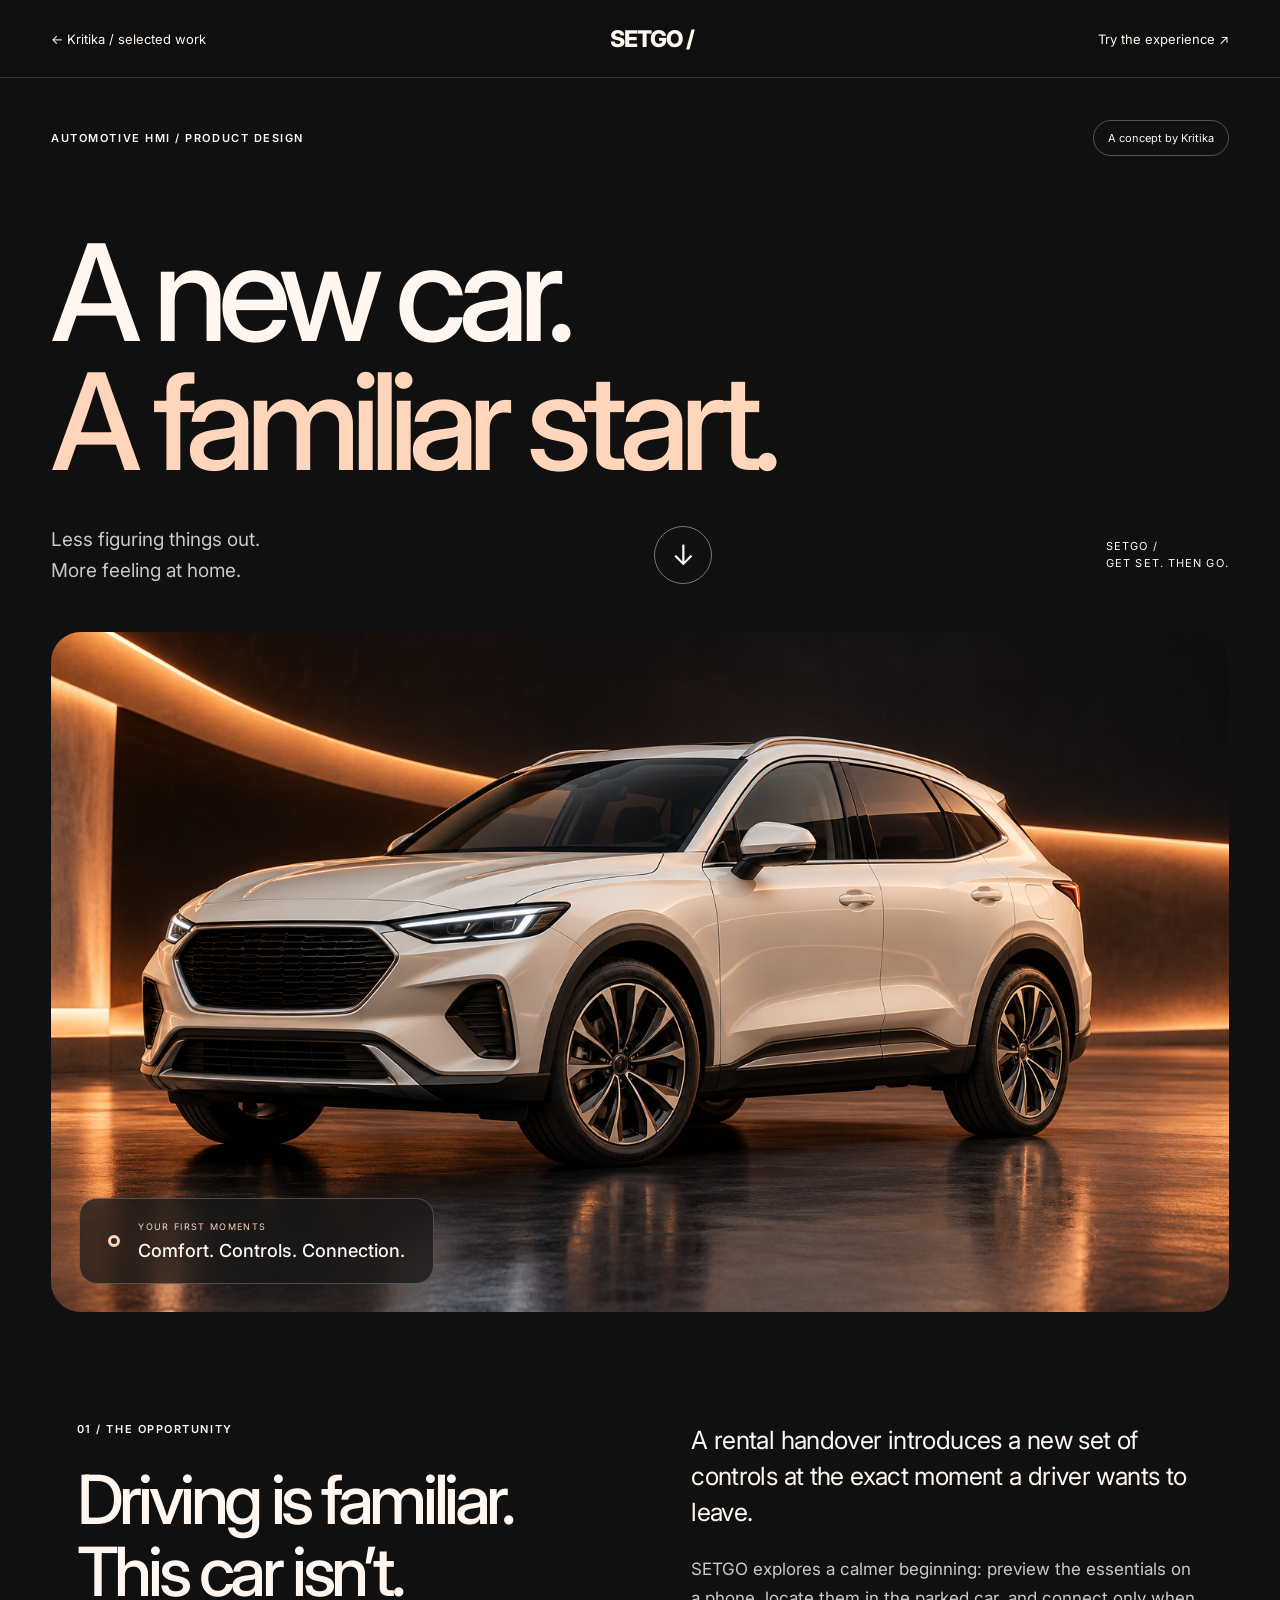
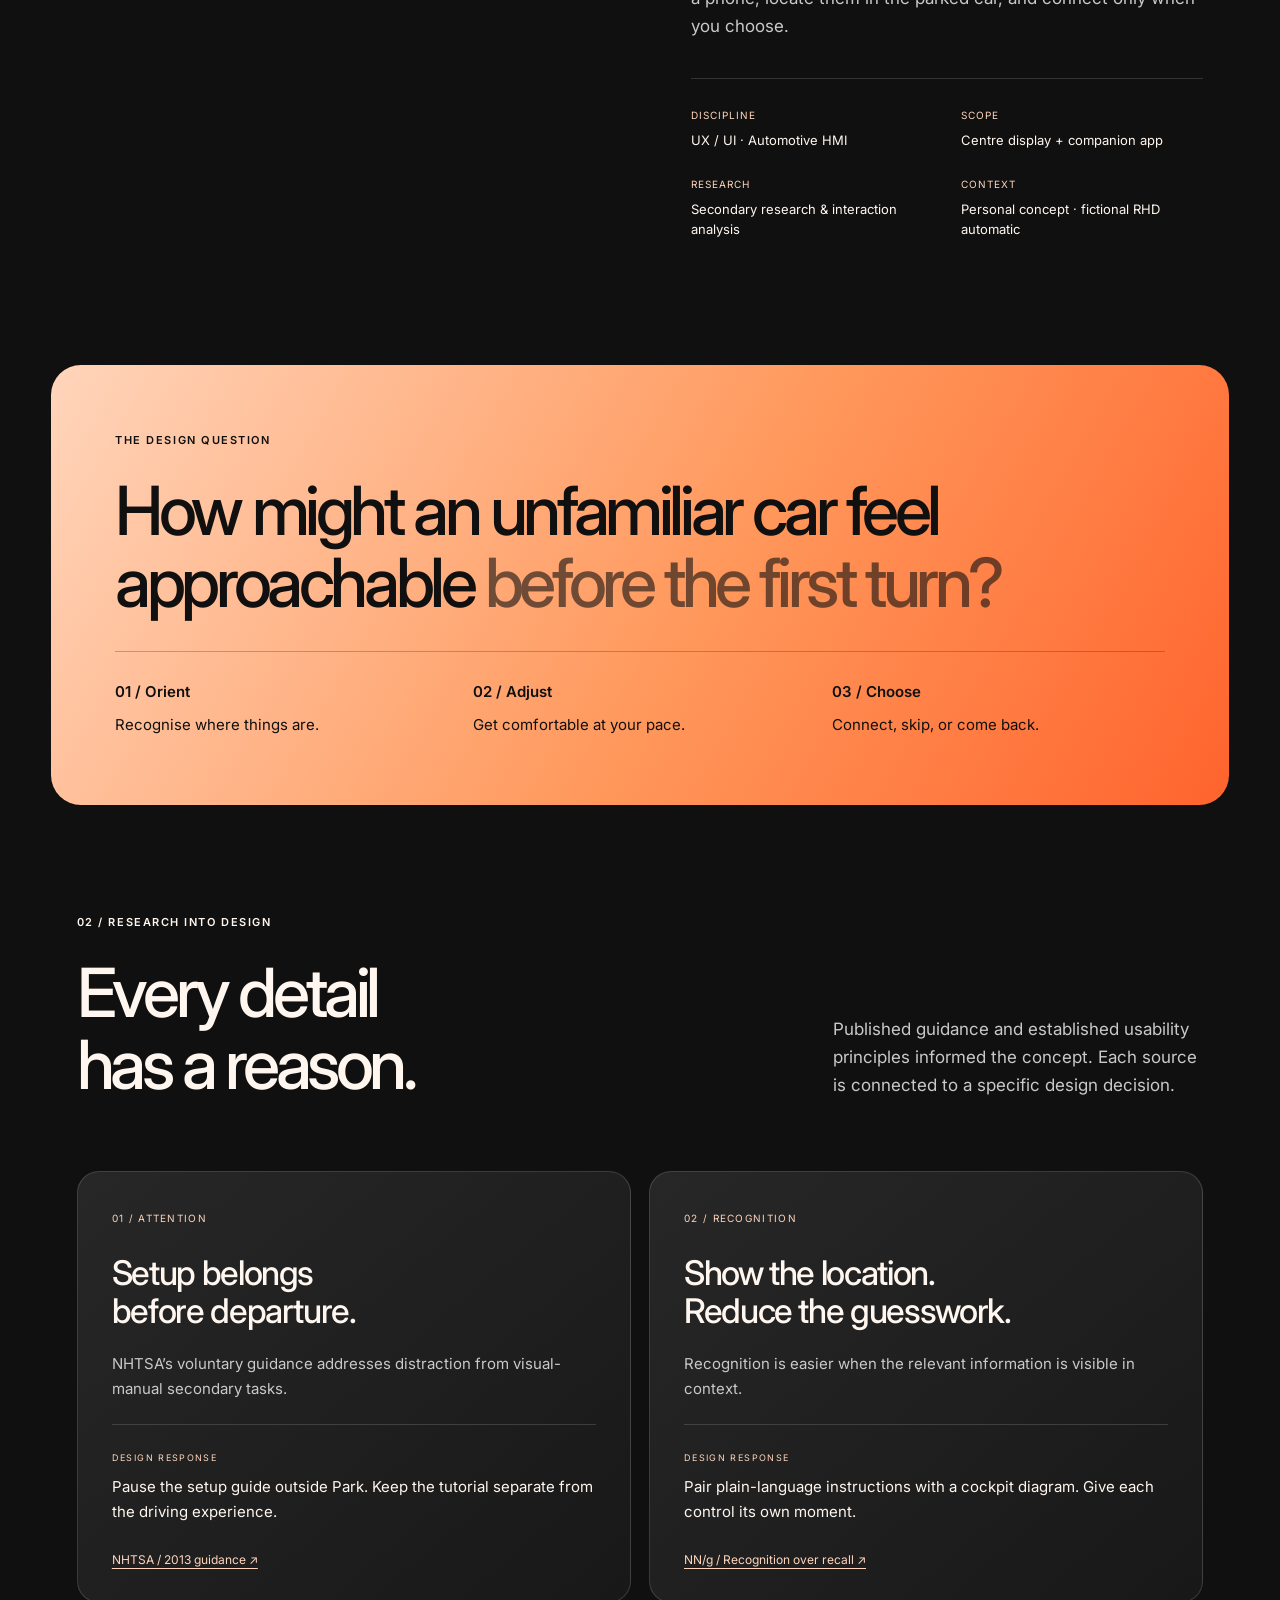
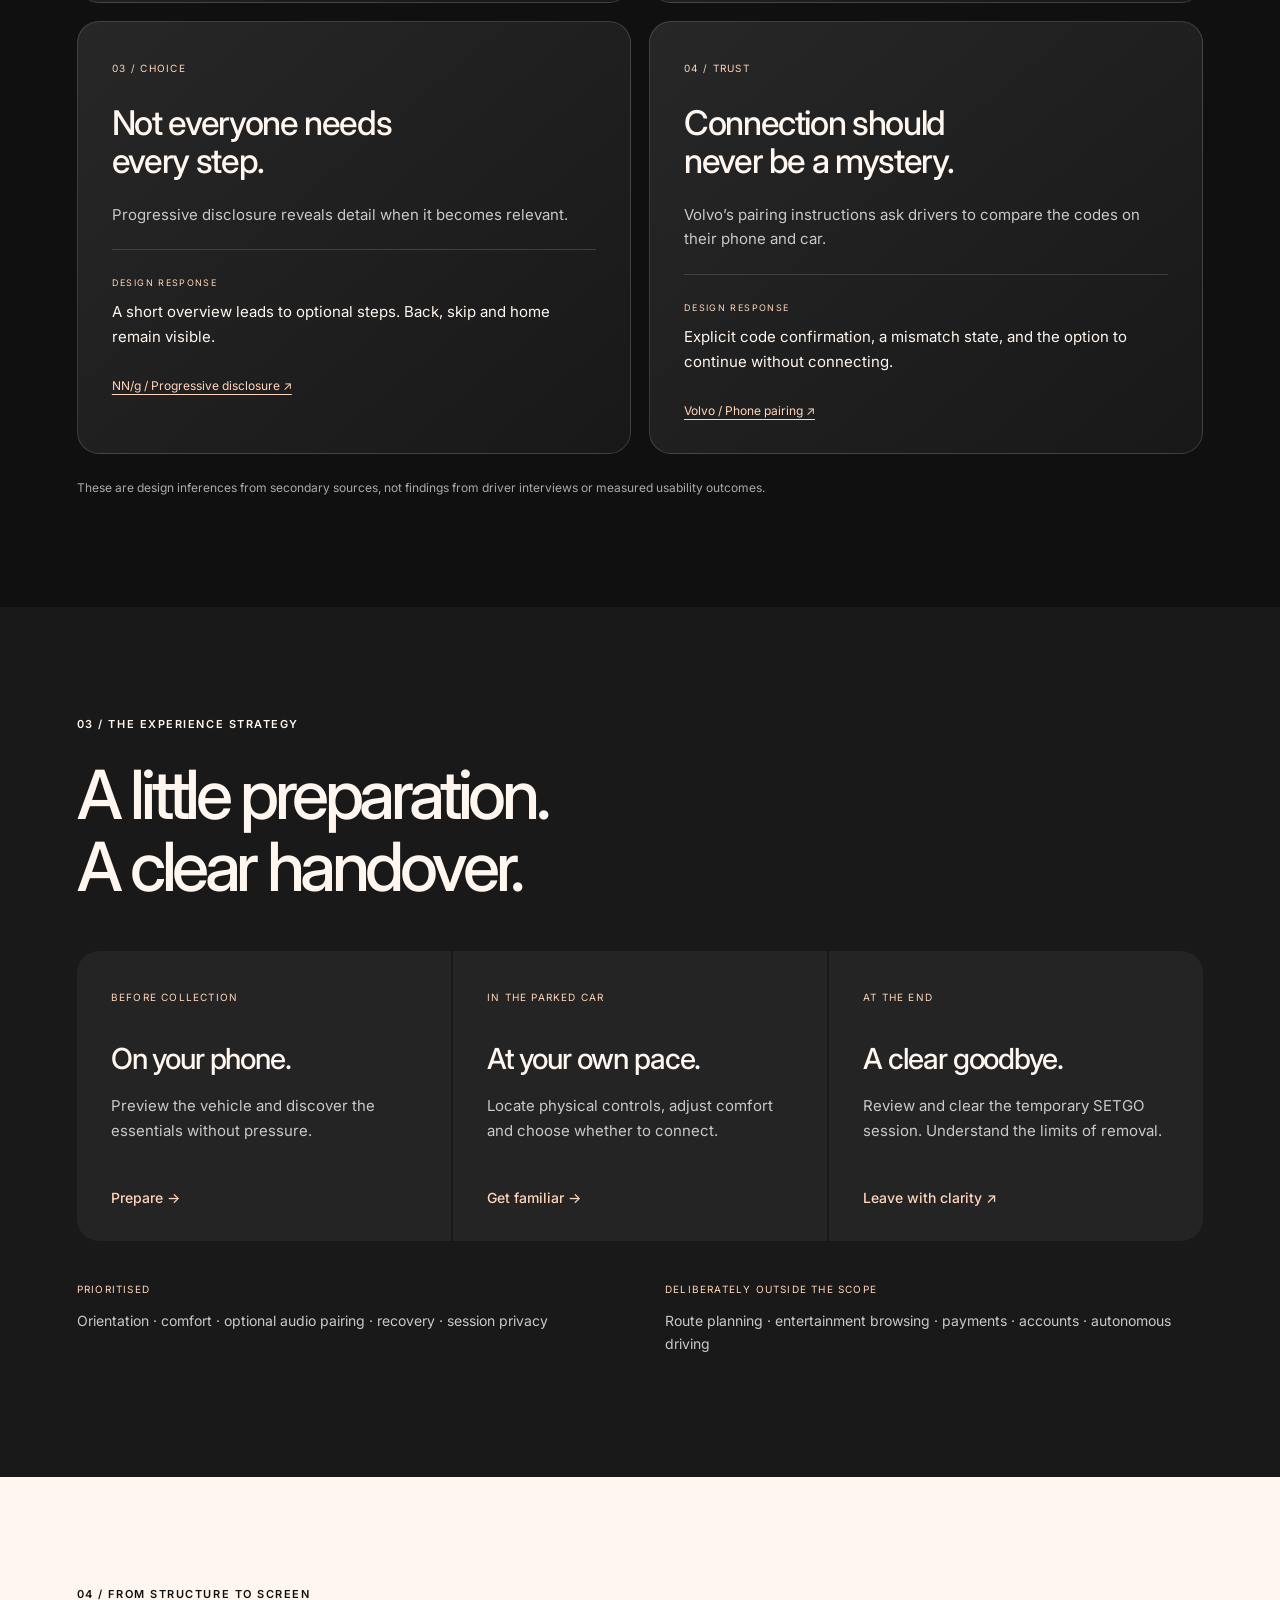
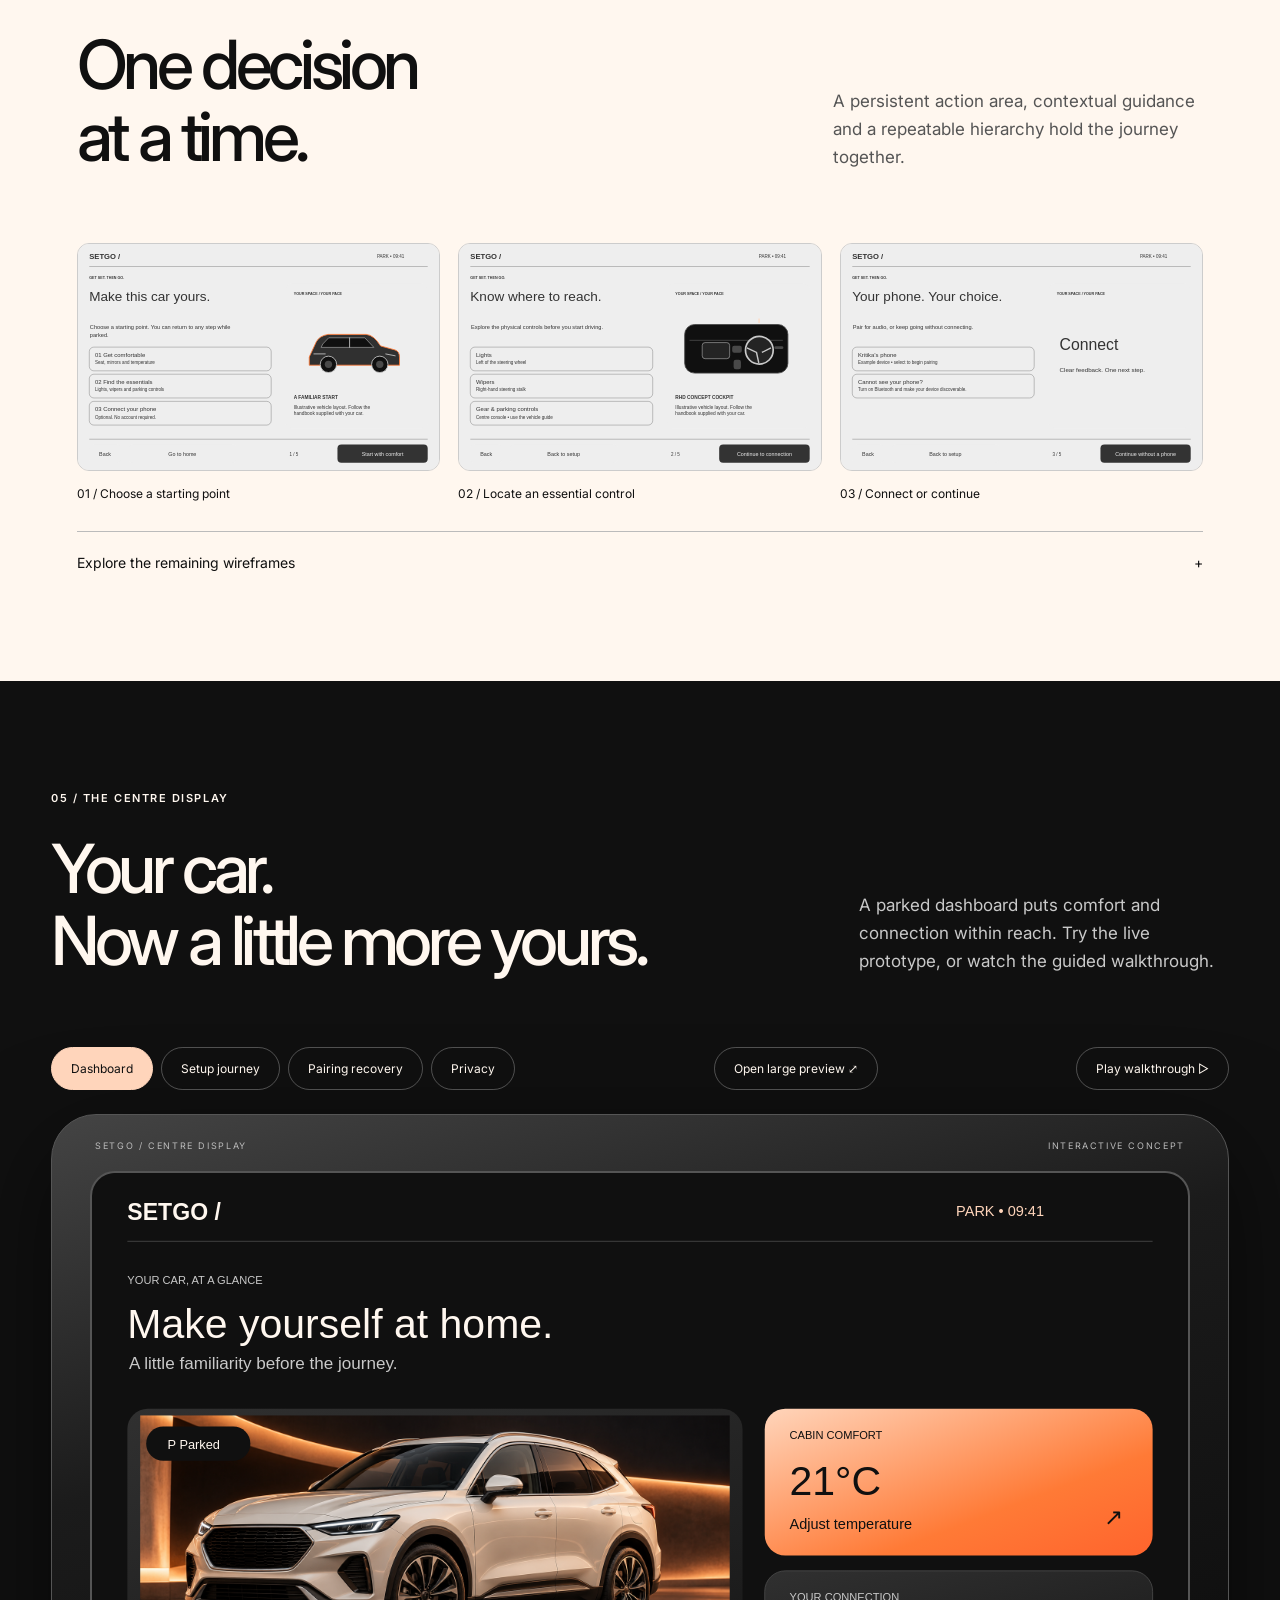
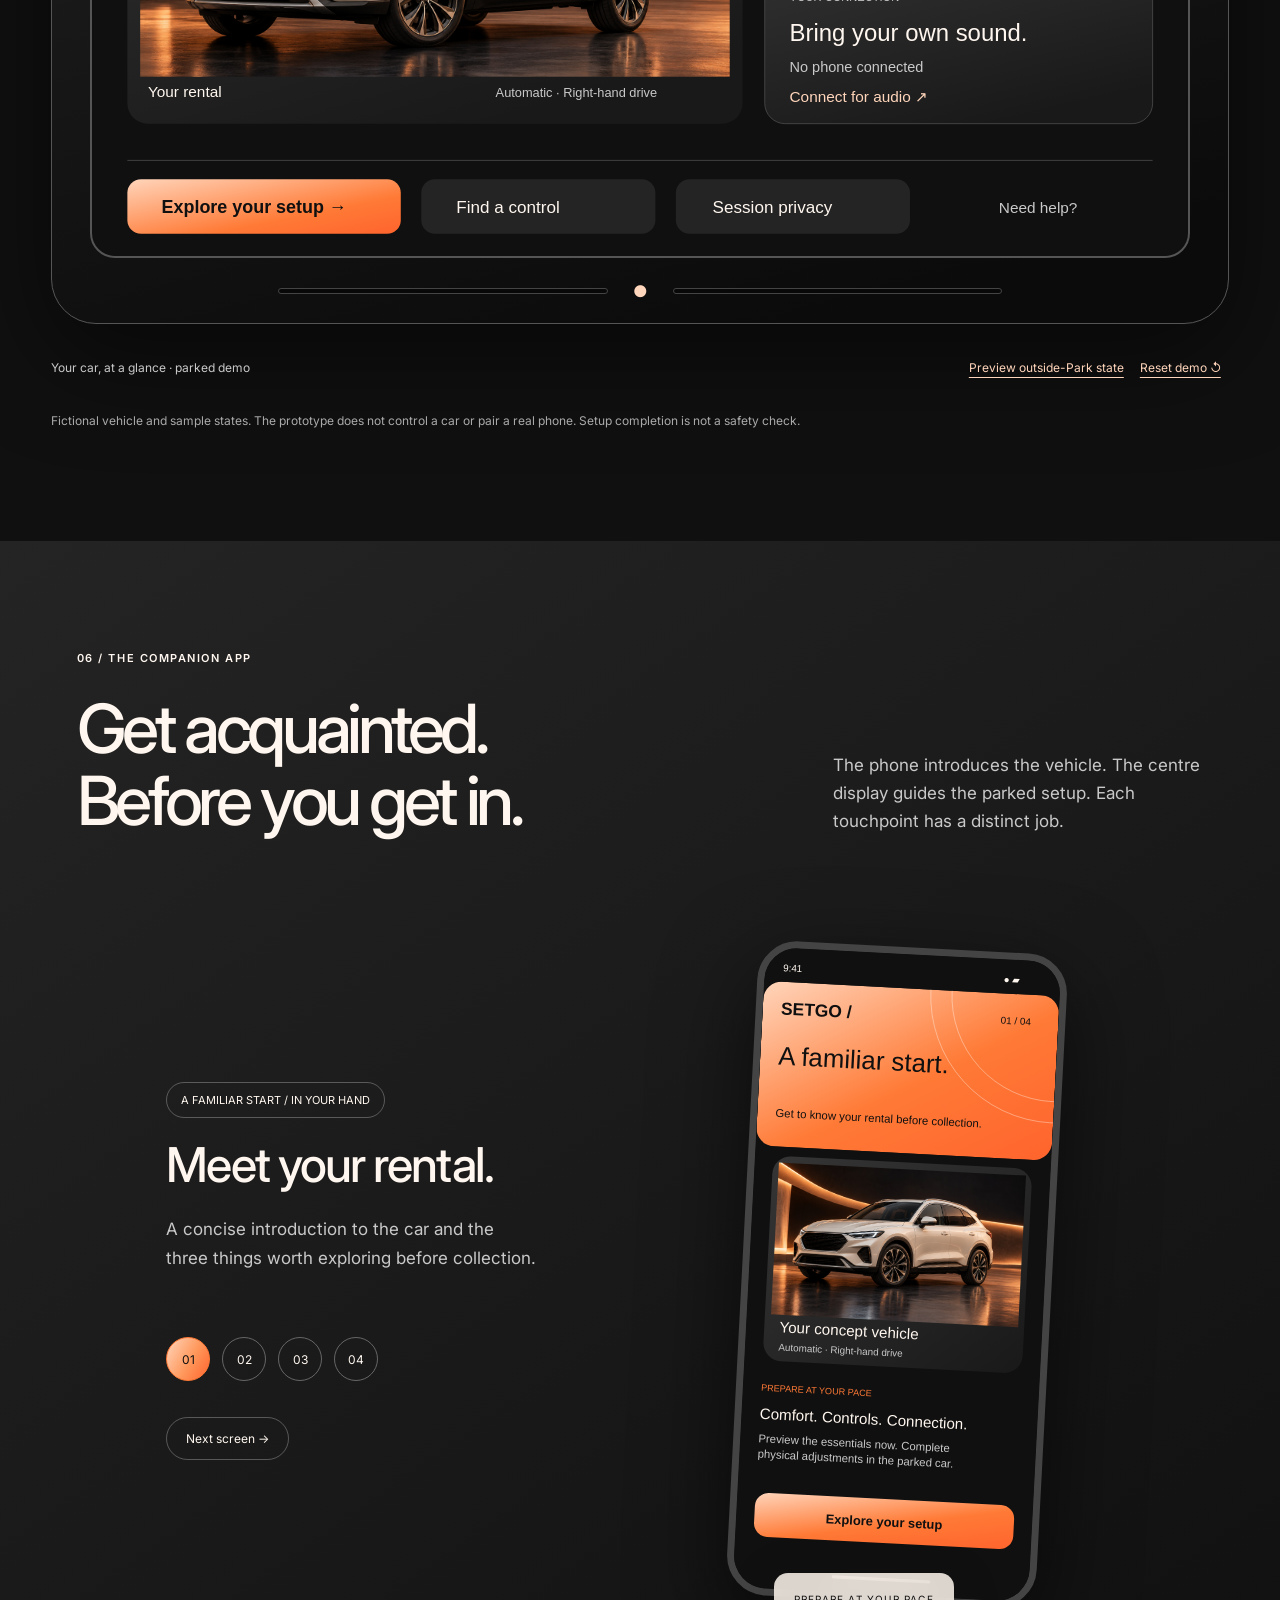
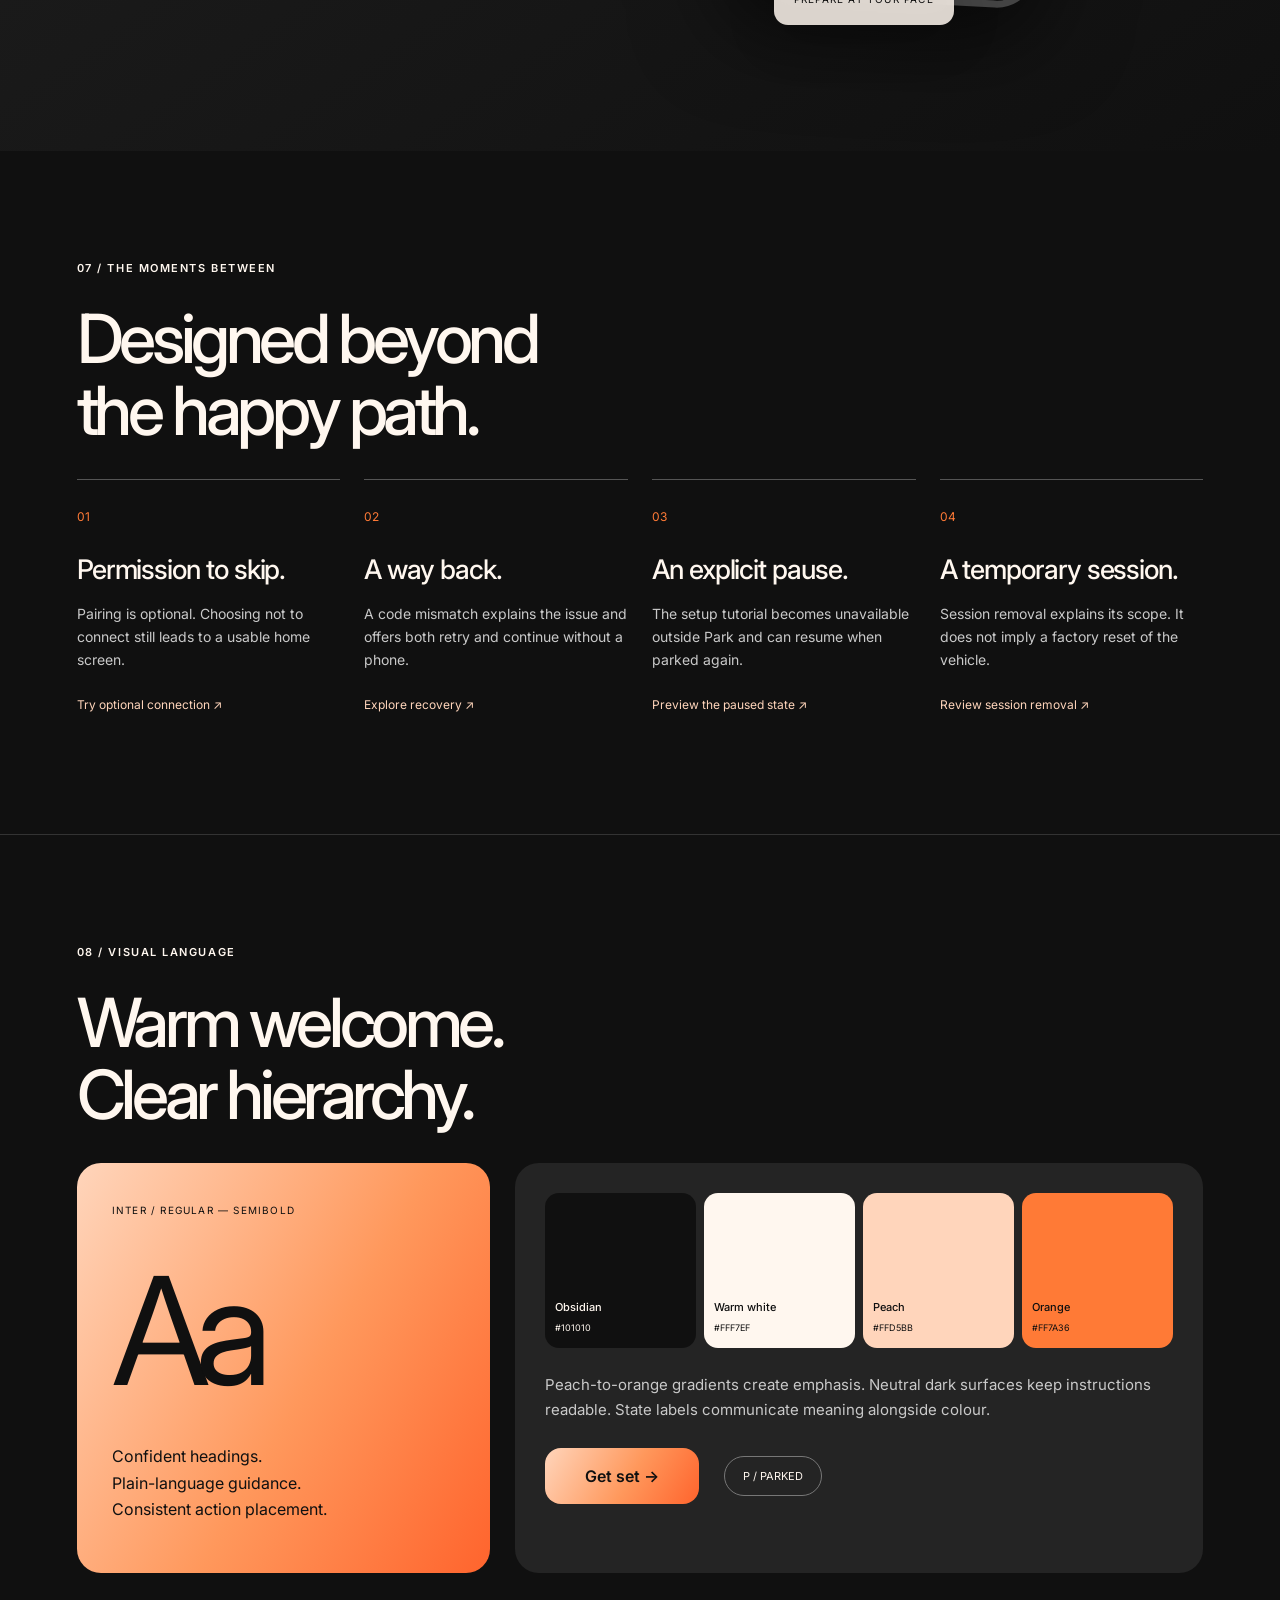
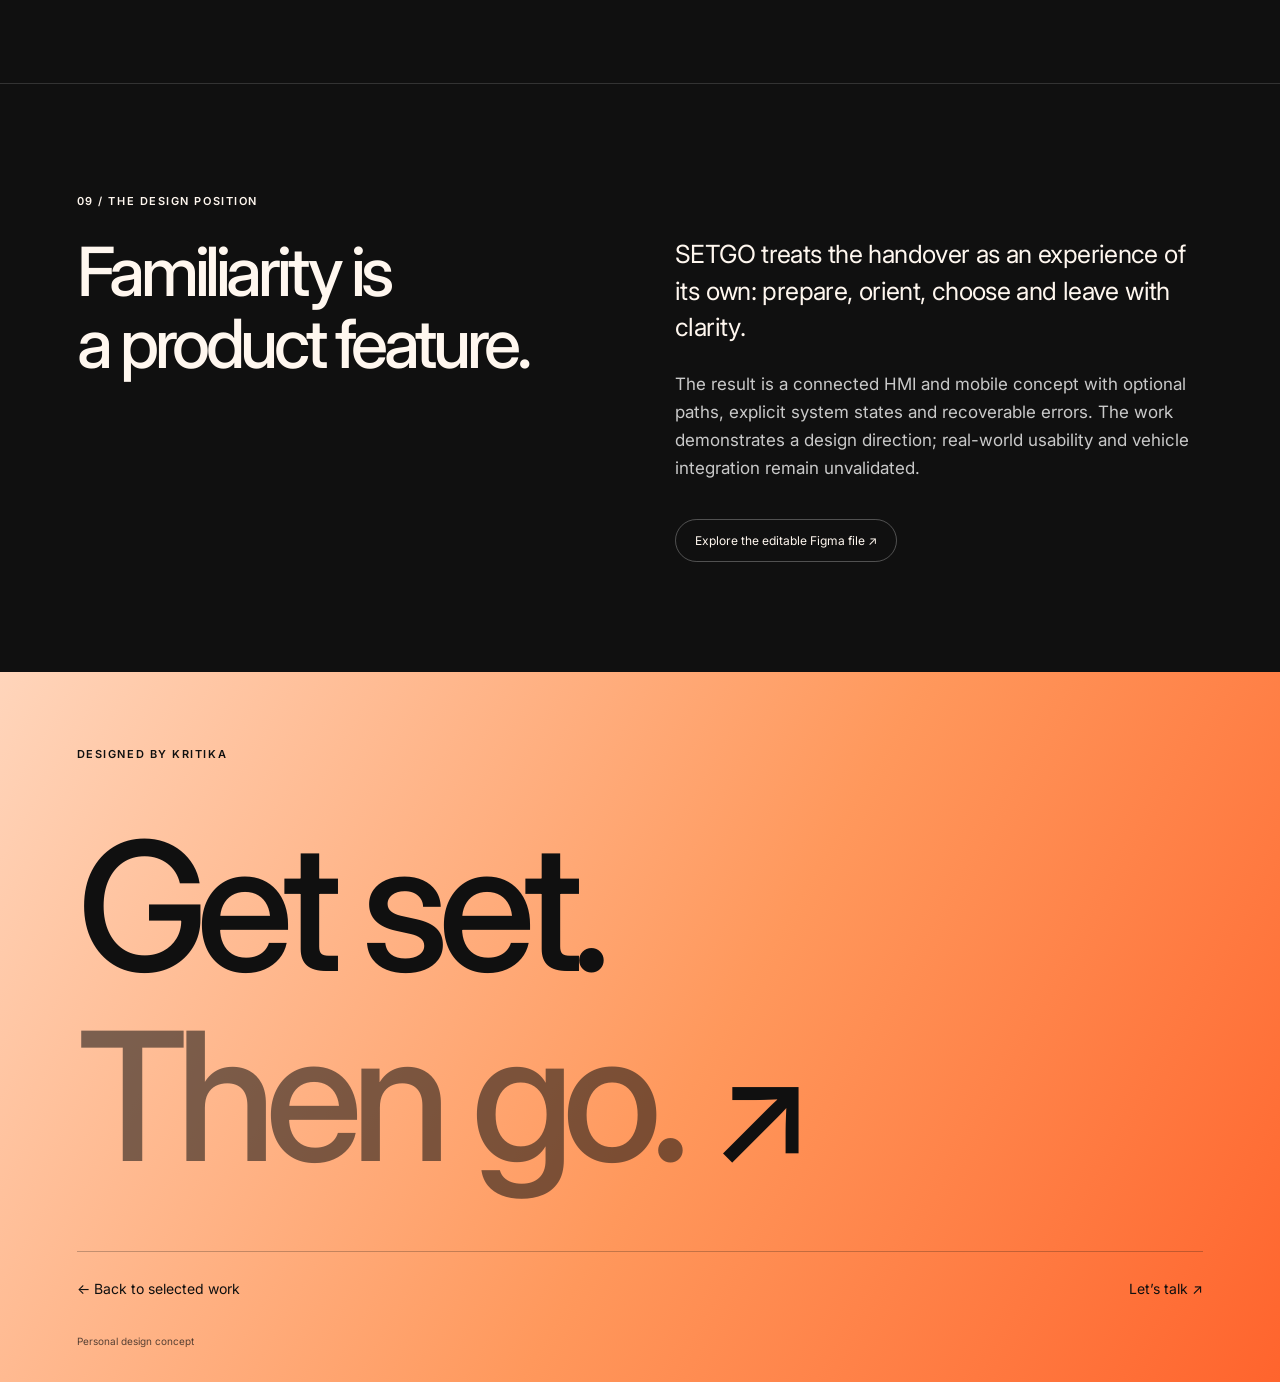
==== commit 77185759: "Simplify SETGO footer copy" ====
--- a/setgo/index.html
+++ b/setgo/index.html
@@ -17,5 +17,5 @@
 <section class="section details-section"><span class="eyebrow">07 / THE MOMENTS BETWEEN</span><h2>Designed beyond<br>the happy path.</h2><div class="edge-grid"><article><span class="number">01</span><h3>Permission to skip.</h3><p>Pairing is optional. Choosing not to connect still leads to a usable home screen.</p><button data-jump="phone">Try optional connection ↗</button></article><article><span class="number">02</span><h3>A way back.</h3><p>A code mismatch explains the issue and offers both retry and continue without a phone.</p><button data-jump="pairerror">Explore recovery ↗</button></article><article><span class="number">03</span><h3>An explicit pause.</h3><p>The setup tutorial becomes unavailable outside Park and can resume when parked again.</p><button data-jump="locked">Preview the paused state ↗</button></article><article><span class="number">04</span><h3>A temporary session.</h3><p>Session removal explains its scope. It does not imply a factory reset of the vehicle.</p><button data-jump="privacy">Review session removal ↗</button></article></div></section>
 <section class="section system"><span class="eyebrow">08 / VISUAL LANGUAGE</span><h2>Warm welcome.<br>Clear hierarchy.</h2><div class="system-grid"><article class="type-card"><small>INTER / REGULAR — SEMIBOLD</small><span class="type-sample">Aa</span><p>Confident headings.<br>Plain-language guidance.<br>Consistent action placement.</p></article><article class="palette-card"><div class="swatches"><span style="--sw:#101010"><b>Obsidian</b><small>#101010</small></span><span style="--sw:#FFF7EF;color:#101010"><b>Warm white</b><small>#FFF7EF</small></span><span style="--sw:#FFD5BB;color:#101010"><b>Peach</b><small>#FFD5BB</small></span><span style="--sw:#FF7A36;color:#101010"><b>Orange</b><small>#FF7A36</small></span></div><p>Peach-to-orange gradients create emphasis. Neutral dark surfaces keep instructions readable. State labels communicate meaning alongside colour.</p><div class="component-sample"><span class="sample-button">Get set →</span><span class="sample-pill">P / PARKED</span></div></article></div></section>
 <section class="section reflection"><span class="eyebrow">09 / THE DESIGN POSITION</span><h2>Familiarity is<br>a product feature.</h2><div class="reflection-copy"><p class="lead">SETGO treats the handover as an experience of its own: prepare, orient, choose and leave with clarity.</p><p>The result is a connected HMI and mobile concept with optional paths, explicit system states and recoverable errors. The work demonstrates a design direction; real-world usability and vehicle integration remain unvalidated.</p><a href="https://www.figma.com/design/m5rHS02YoTiSHIgKK9WwNV/SETGO" target="_blank" rel="noopener" class="outline">Explore the editable Figma file ↗</a></div></section>
-<footer><span class="eyebrow">DESIGNED BY KRITIKA</span><h2>Get set.<br><em>Then go.</em> <span class="footer-arrow">↗</span></h2><div><a href="../#work">← Back to selected work</a><a href="mailto:kritika200113@gmail.com">Let’s talk ↗</a></div><small>Personal design concept · Vehicle imagery generated for this concept.</small></footer>
+<footer><span class="eyebrow">DESIGNED BY KRITIKA</span><h2>Get set.<br><em>Then go.</em> <span class="footer-arrow">↗</span></h2><div><a href="../#work">← Back to selected work</a><a href="mailto:kritika200113@gmail.com">Let’s talk ↗</a></div><small>Personal design concept</small></footer>
 </main><dialog id="large-preview"><div class="large-bar"><span>SETGO / INTERACTIVE PREVIEW</span><button id="close-large" class="outline">Close ×</button></div><p class="large-hint">Scroll across to explore the full dashboard.</p><div class="large-scroll"><div id="large-mount"></div></div></dialog><script src="case.js"></script></body></html>
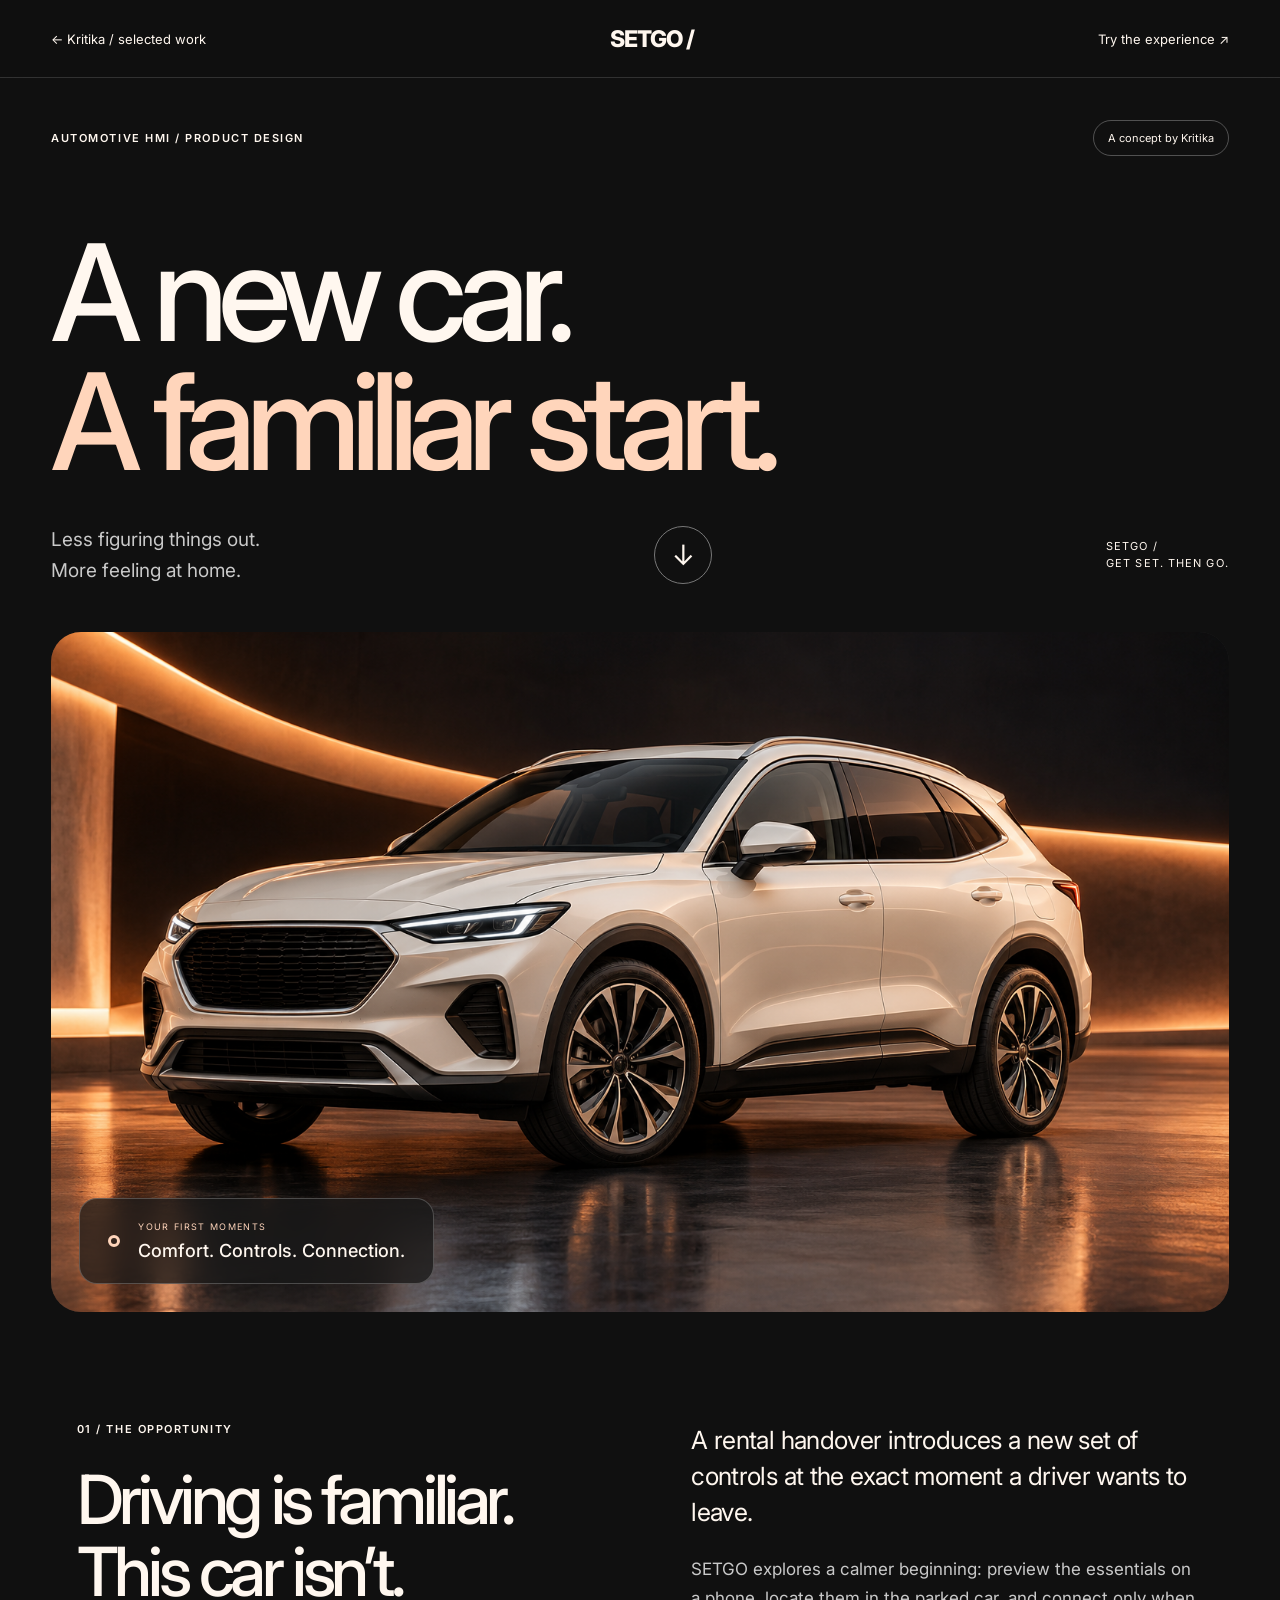
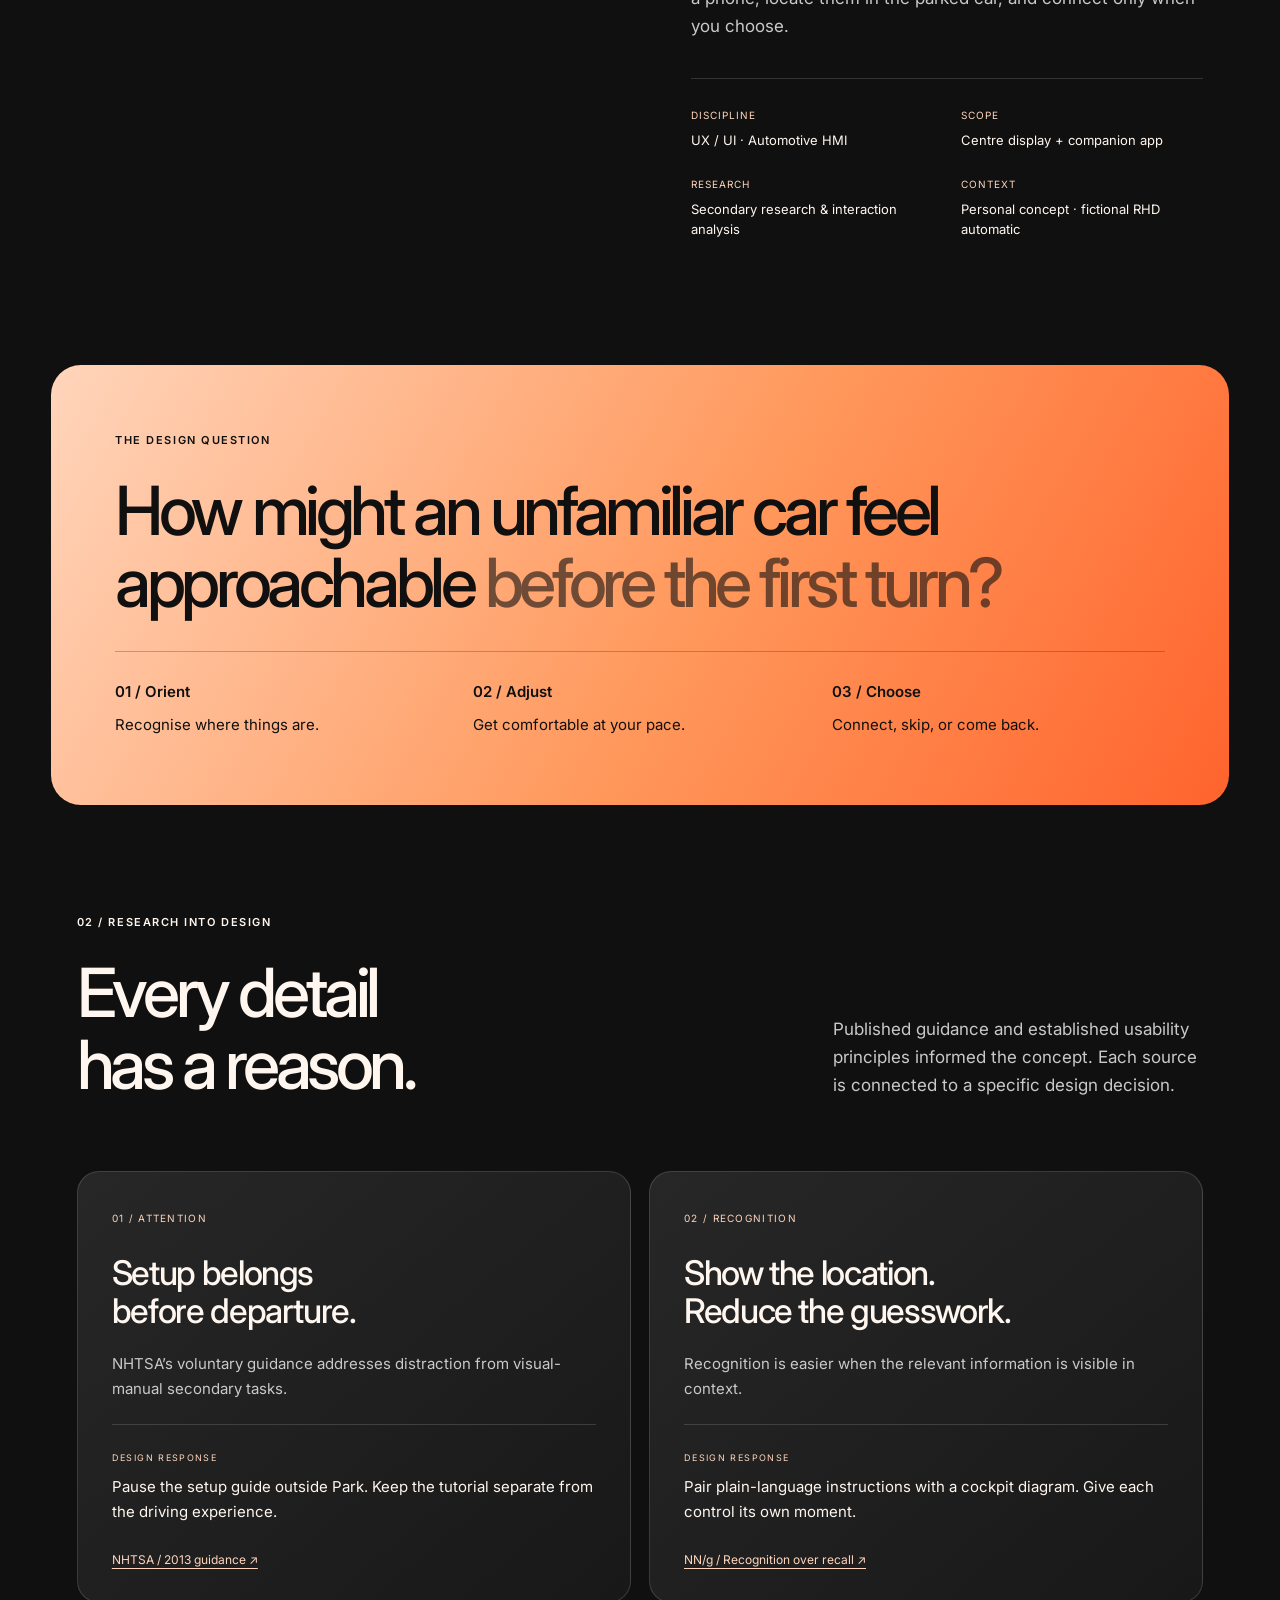
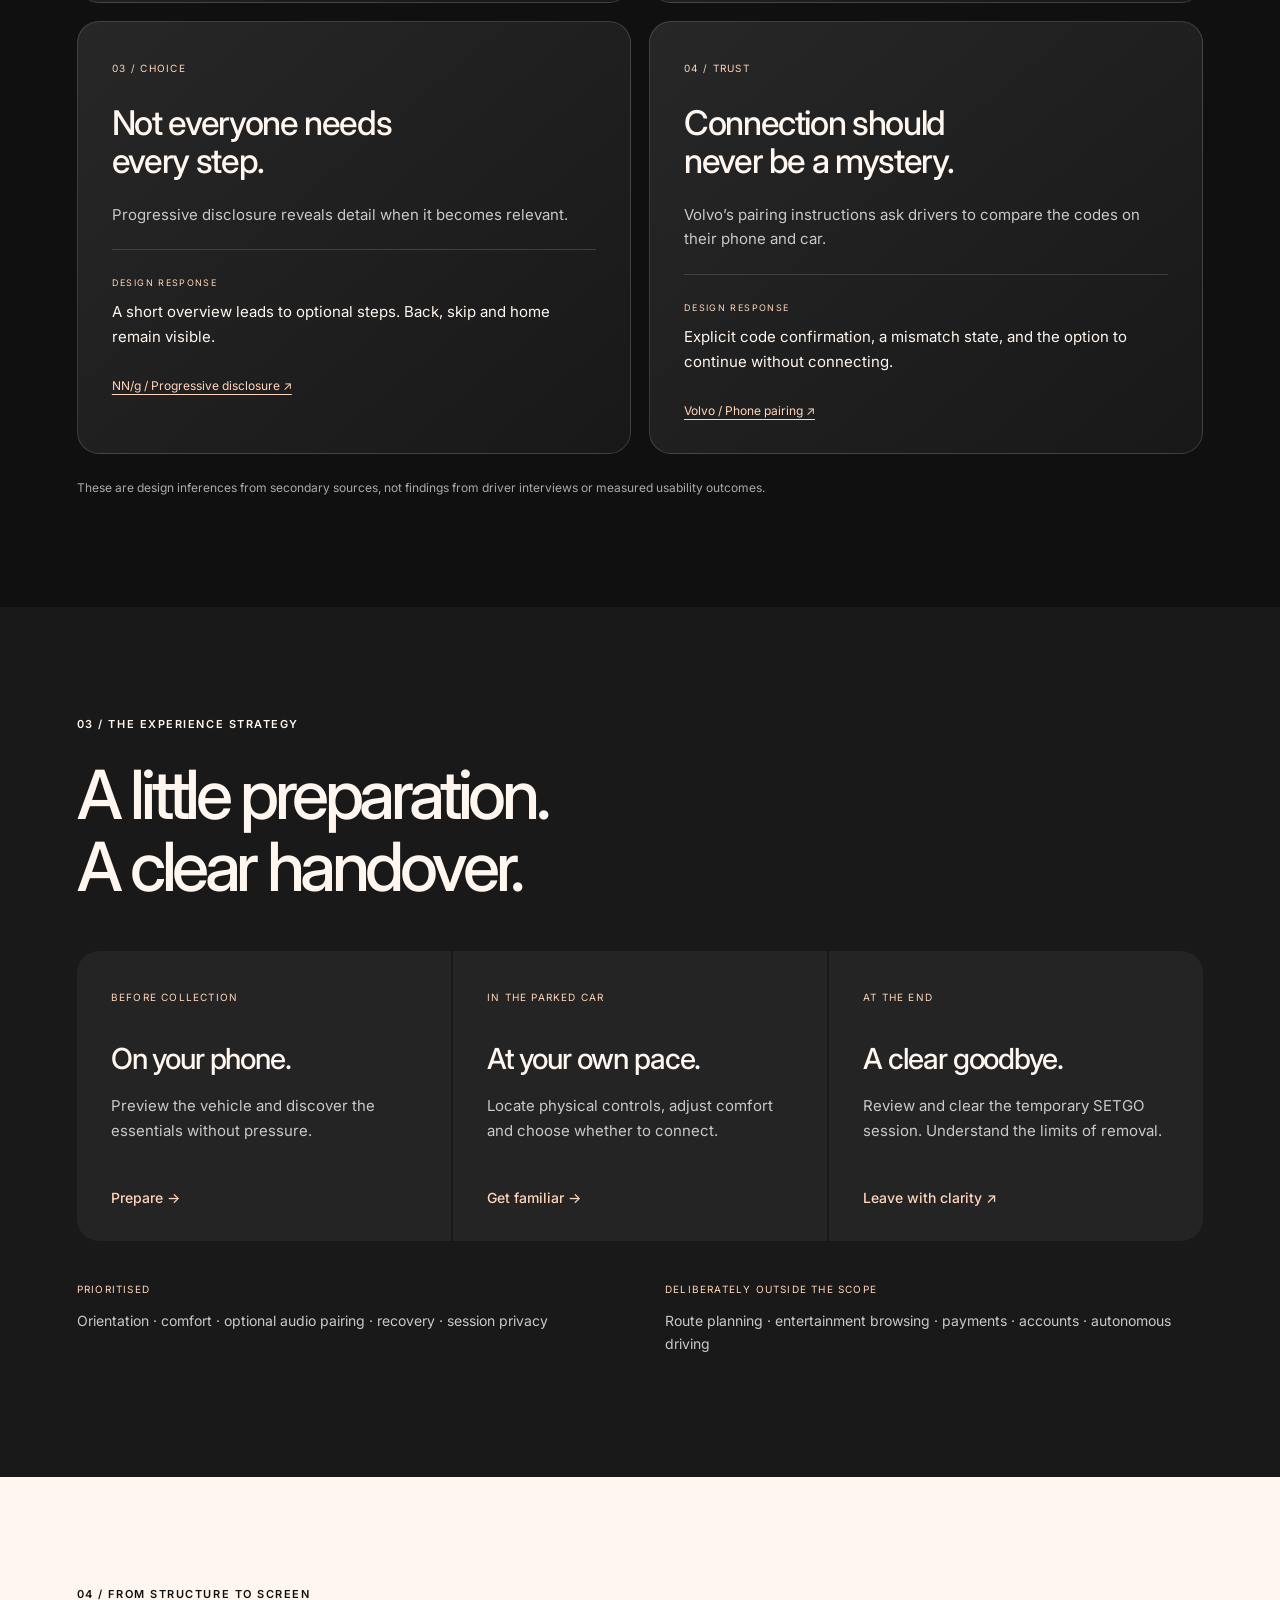
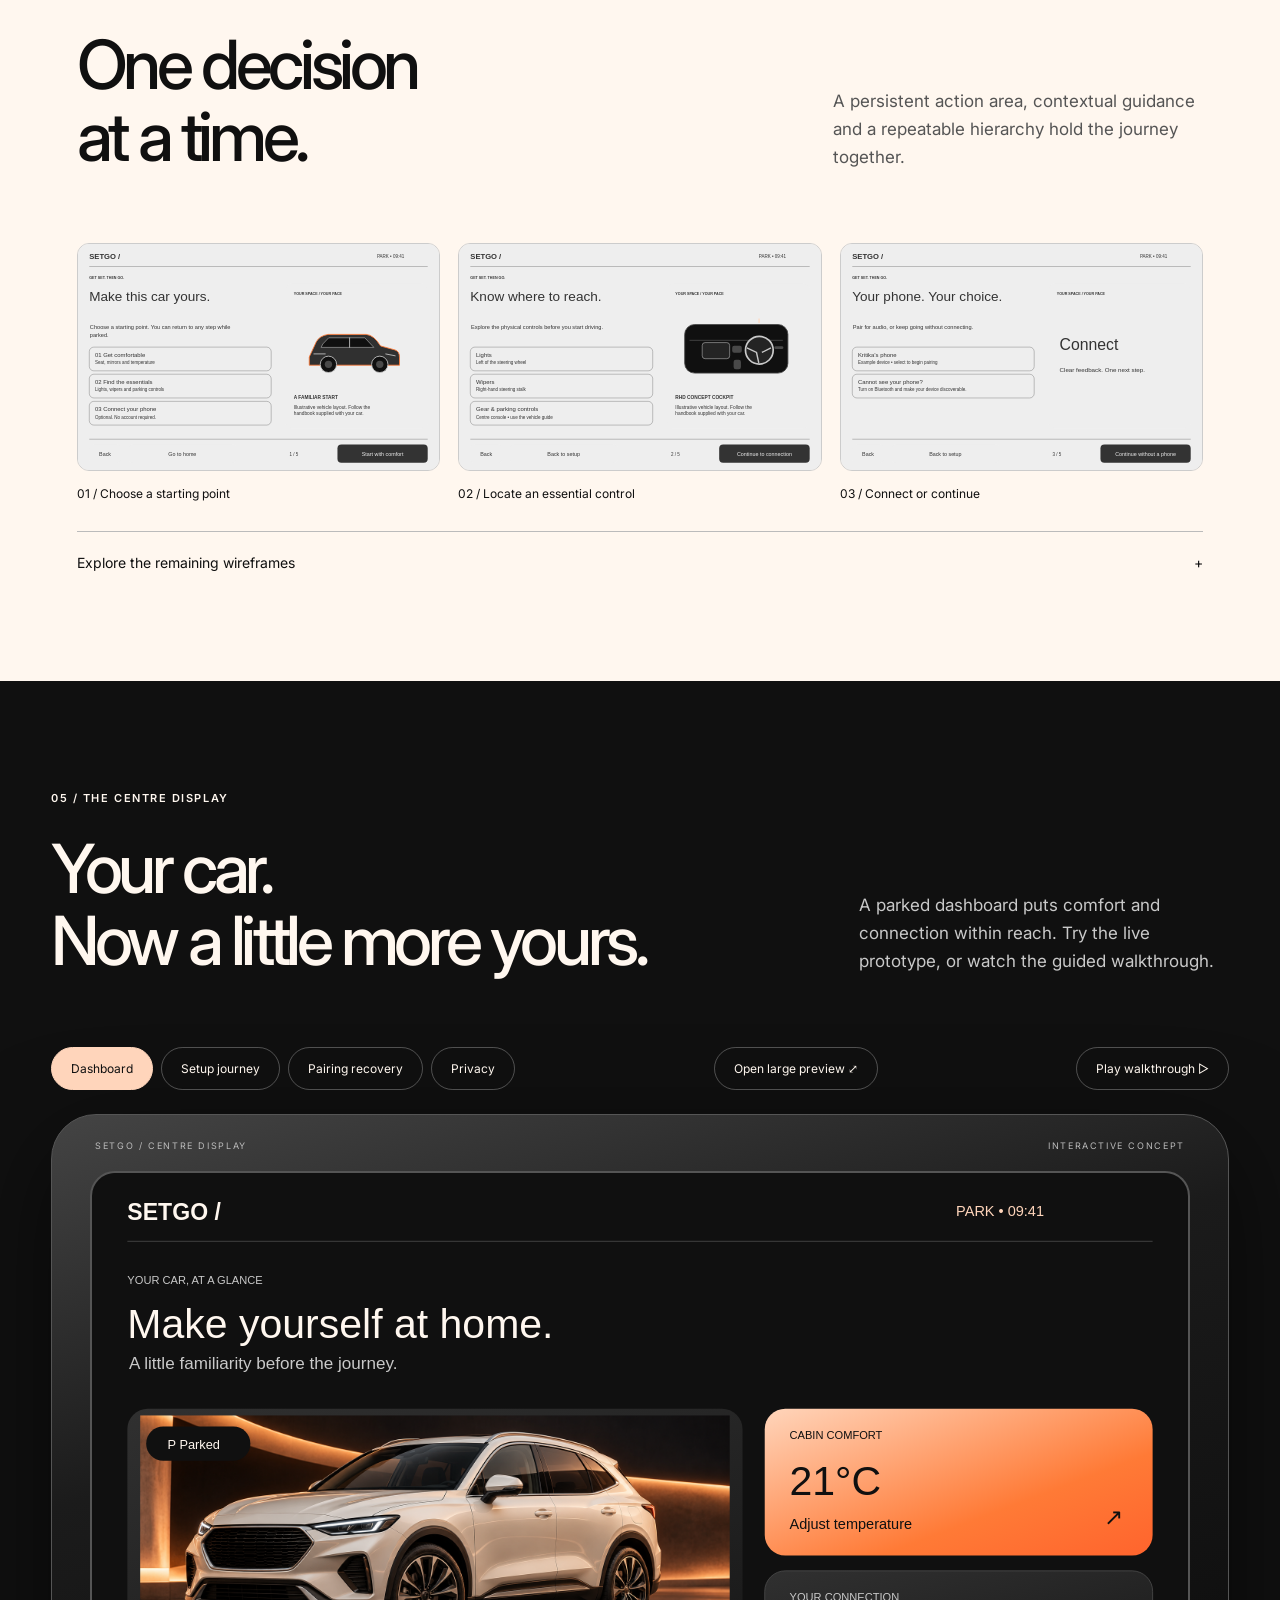
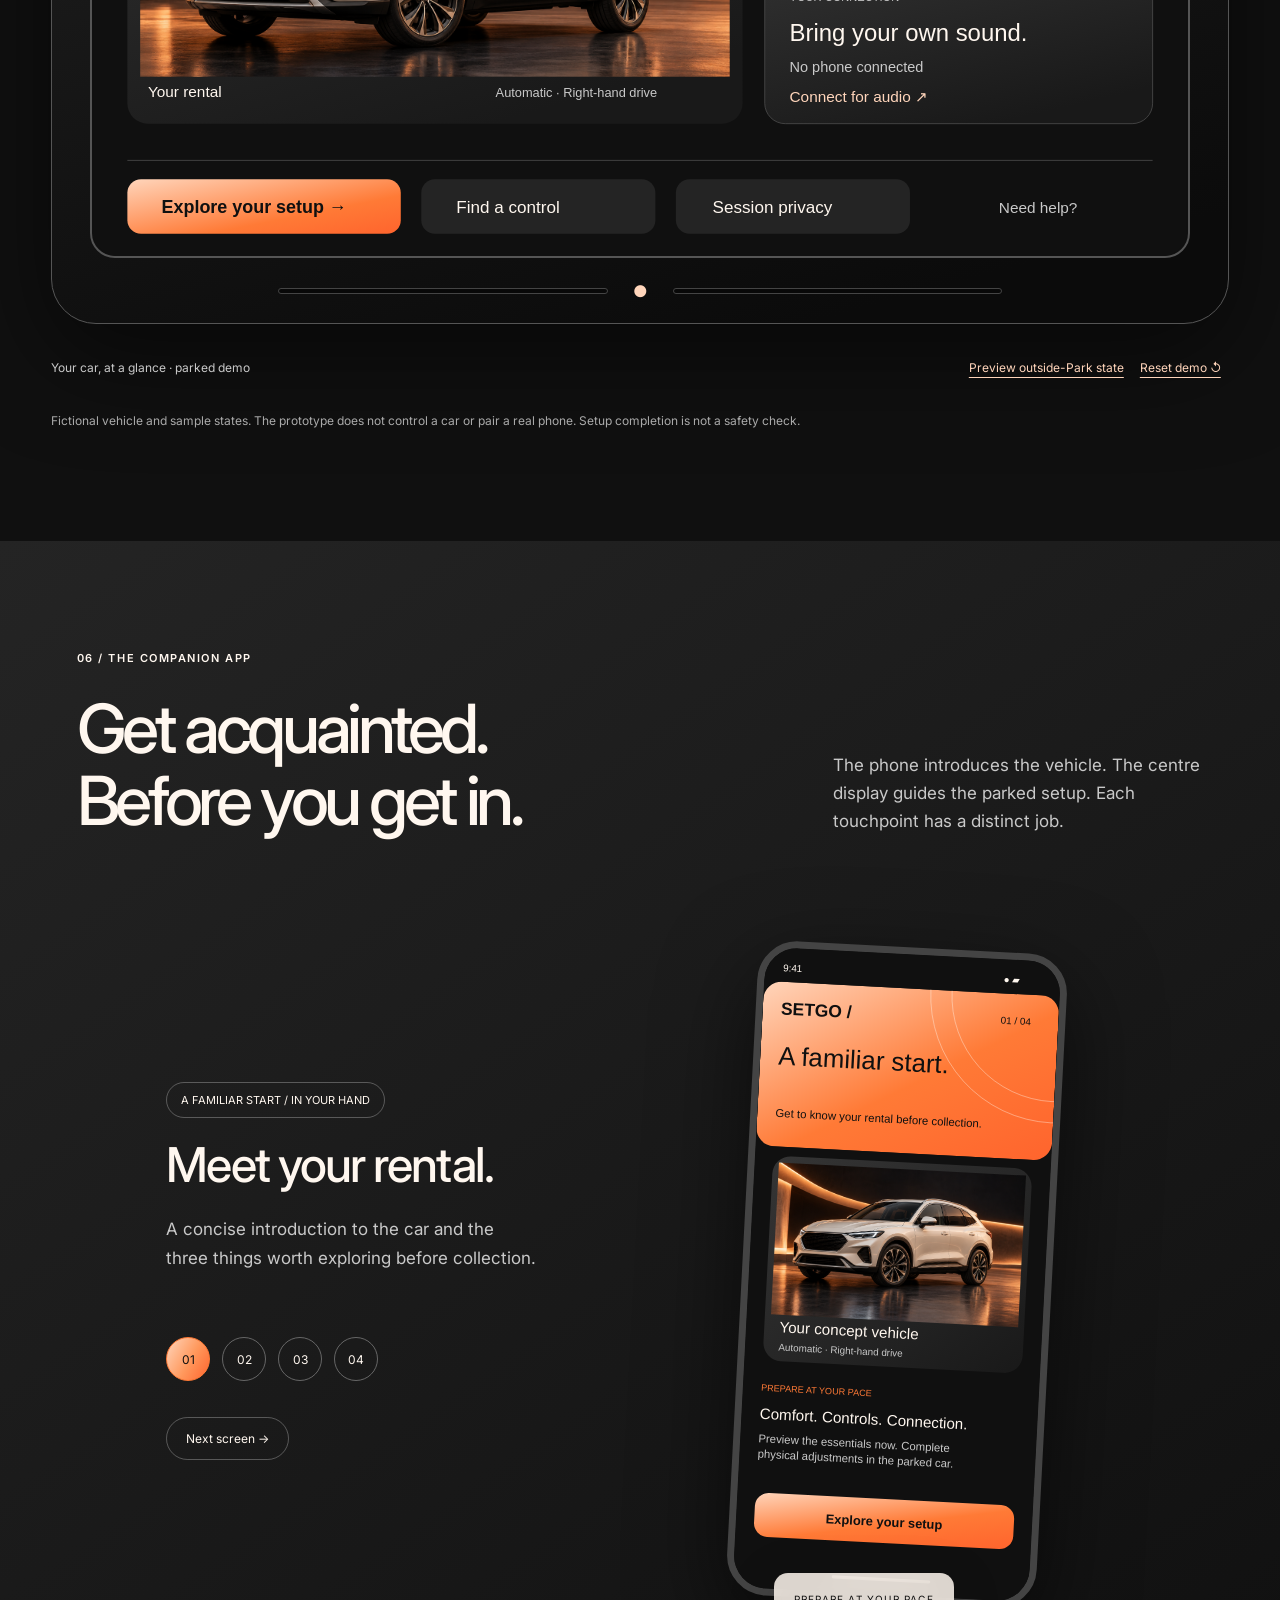
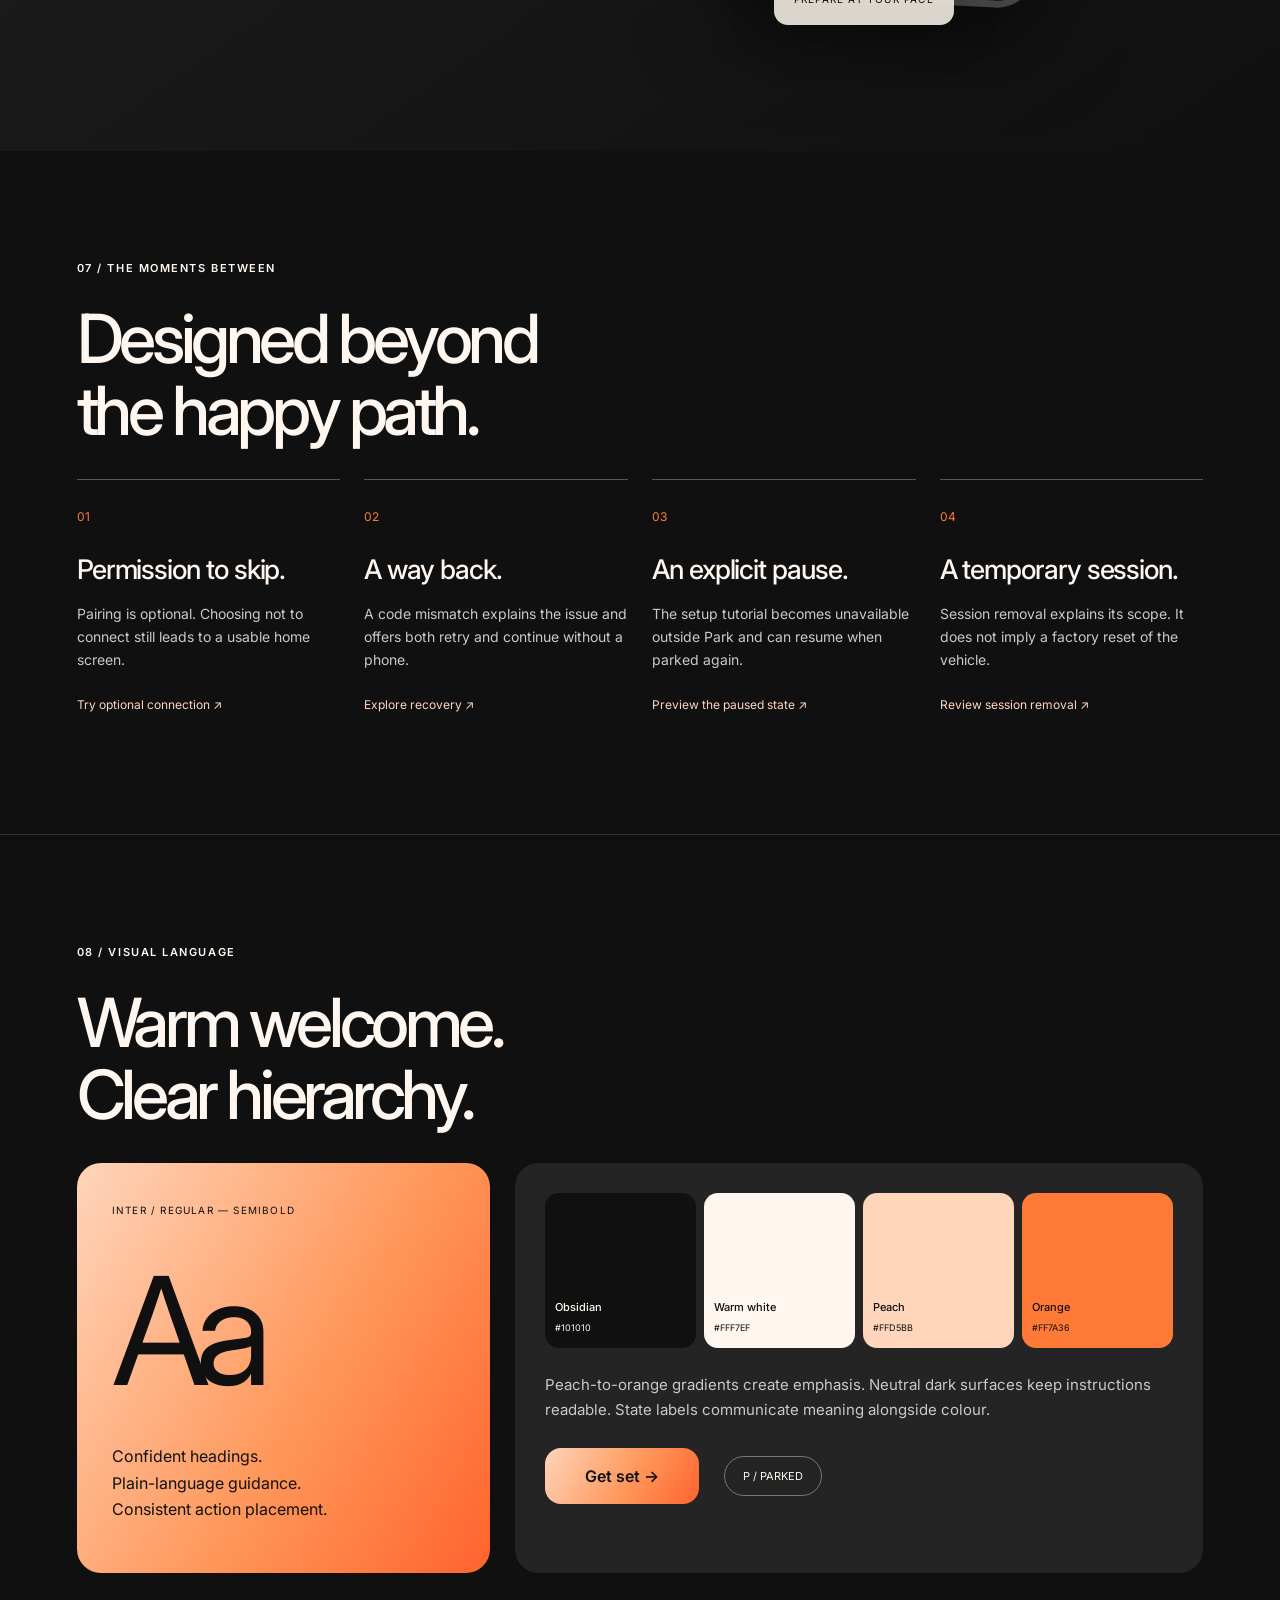
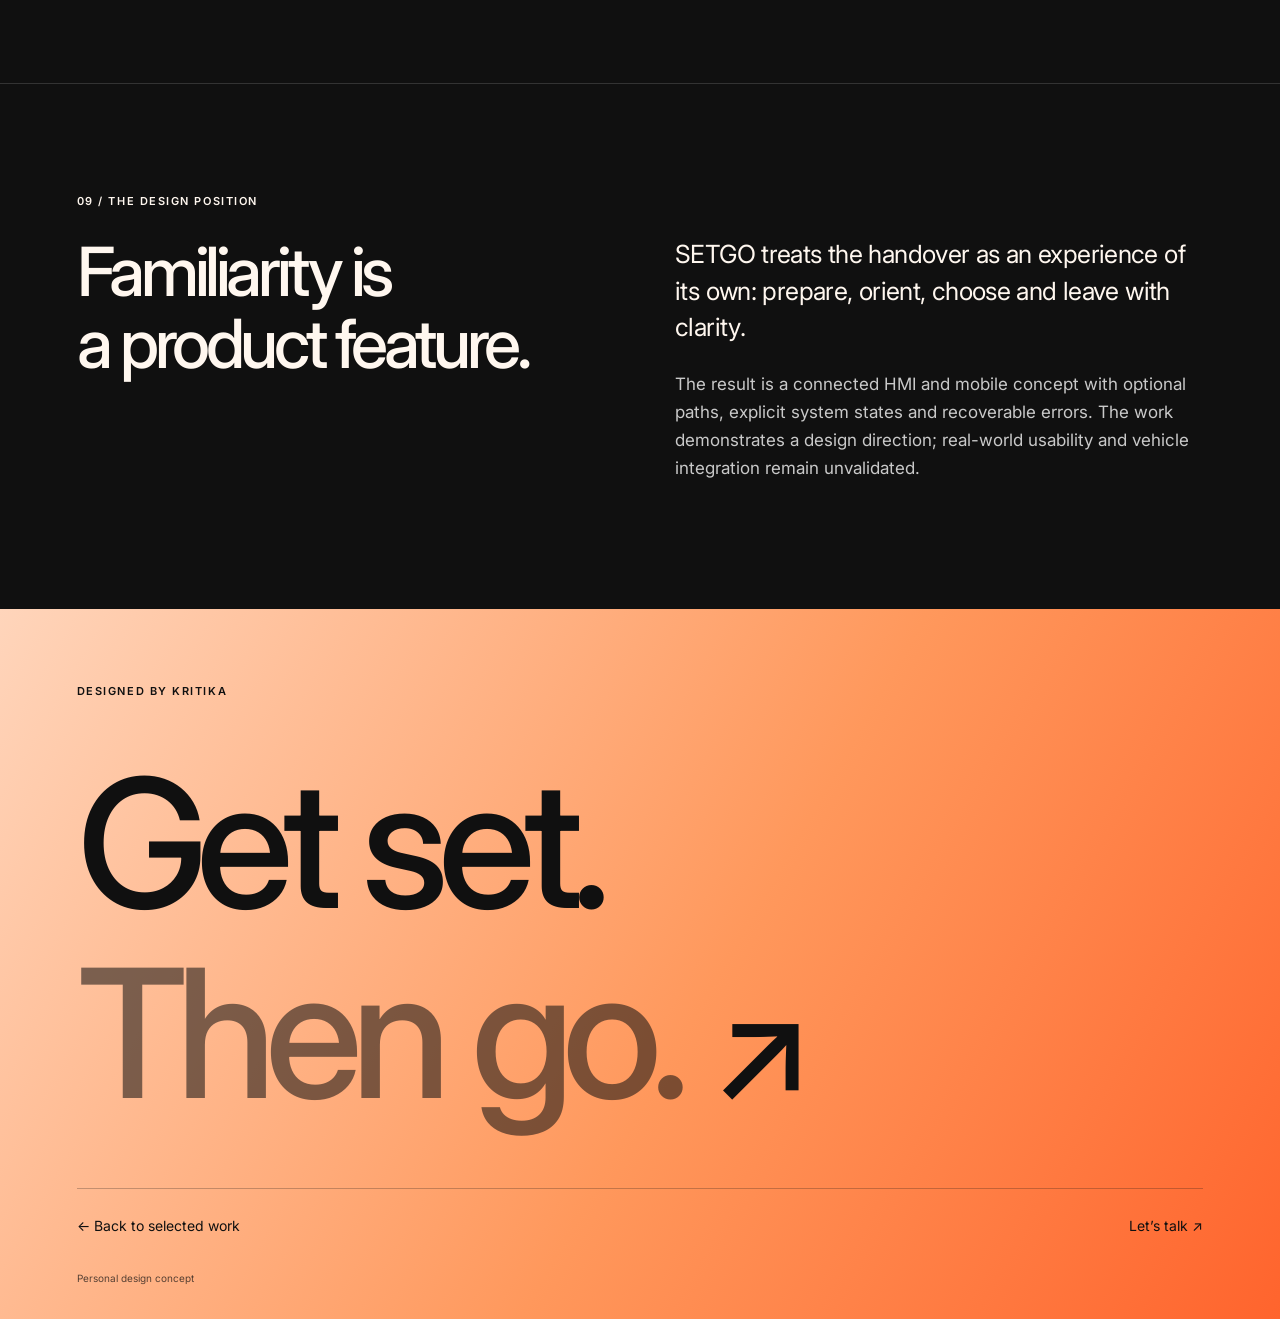
==== commit 48ddc510: "Remove Figma link from SETGO case study" ====
--- a/setgo/index.html
+++ b/setgo/index.html
@@ -16,6 +16,6 @@
 <section class="section phone-section"><div class="section-heading"><div><span class="eyebrow">06 / THE COMPANION APP</span><h2>Get acquainted.<br>Before you get in.</h2></div><p>The phone introduces the vehicle. The centre display guides the parked setup. Each touchpoint has a distinct job.</p></div><div class="phone-stage"><div class="phone-copy"><span class="pill">A FAMILIAR START / IN YOUR HAND</span><h3 id="phone-title">Meet your rental.</h3><p id="phone-caption">A concise introduction to the car and the three things worth exploring before collection.</p><div class="phone-stepper" role="group" aria-label="Companion app screens"><button data-phone="0" aria-pressed="true">01</button><button data-phone="1" aria-pressed="false">02</button><button data-phone="2" aria-pressed="false">03</button><button data-phone="3" aria-pressed="false">04</button></div><button class="outline" id="phone-next">Next screen →</button></div><div class="phone-wrap"><div class="phone-device"><img id="phone-image" src="companion/01-discover.svg" alt="SETGO mobile welcome screen" loading="lazy"></div><span class="floating-label">PREPARE AT YOUR PACE</span></div></div></section>
 <section class="section details-section"><span class="eyebrow">07 / THE MOMENTS BETWEEN</span><h2>Designed beyond<br>the happy path.</h2><div class="edge-grid"><article><span class="number">01</span><h3>Permission to skip.</h3><p>Pairing is optional. Choosing not to connect still leads to a usable home screen.</p><button data-jump="phone">Try optional connection ↗</button></article><article><span class="number">02</span><h3>A way back.</h3><p>A code mismatch explains the issue and offers both retry and continue without a phone.</p><button data-jump="pairerror">Explore recovery ↗</button></article><article><span class="number">03</span><h3>An explicit pause.</h3><p>The setup tutorial becomes unavailable outside Park and can resume when parked again.</p><button data-jump="locked">Preview the paused state ↗</button></article><article><span class="number">04</span><h3>A temporary session.</h3><p>Session removal explains its scope. It does not imply a factory reset of the vehicle.</p><button data-jump="privacy">Review session removal ↗</button></article></div></section>
 <section class="section system"><span class="eyebrow">08 / VISUAL LANGUAGE</span><h2>Warm welcome.<br>Clear hierarchy.</h2><div class="system-grid"><article class="type-card"><small>INTER / REGULAR — SEMIBOLD</small><span class="type-sample">Aa</span><p>Confident headings.<br>Plain-language guidance.<br>Consistent action placement.</p></article><article class="palette-card"><div class="swatches"><span style="--sw:#101010"><b>Obsidian</b><small>#101010</small></span><span style="--sw:#FFF7EF;color:#101010"><b>Warm white</b><small>#FFF7EF</small></span><span style="--sw:#FFD5BB;color:#101010"><b>Peach</b><small>#FFD5BB</small></span><span style="--sw:#FF7A36;color:#101010"><b>Orange</b><small>#FF7A36</small></span></div><p>Peach-to-orange gradients create emphasis. Neutral dark surfaces keep instructions readable. State labels communicate meaning alongside colour.</p><div class="component-sample"><span class="sample-button">Get set →</span><span class="sample-pill">P / PARKED</span></div></article></div></section>
-<section class="section reflection"><span class="eyebrow">09 / THE DESIGN POSITION</span><h2>Familiarity is<br>a product feature.</h2><div class="reflection-copy"><p class="lead">SETGO treats the handover as an experience of its own: prepare, orient, choose and leave with clarity.</p><p>The result is a connected HMI and mobile concept with optional paths, explicit system states and recoverable errors. The work demonstrates a design direction; real-world usability and vehicle integration remain unvalidated.</p><a href="https://www.figma.com/design/m5rHS02YoTiSHIgKK9WwNV/SETGO" target="_blank" rel="noopener" class="outline">Explore the editable Figma file ↗</a></div></section>
+<section class="section reflection"><span class="eyebrow">09 / THE DESIGN POSITION</span><h2>Familiarity is<br>a product feature.</h2><div class="reflection-copy"><p class="lead">SETGO treats the handover as an experience of its own: prepare, orient, choose and leave with clarity.</p><p>The result is a connected HMI and mobile concept with optional paths, explicit system states and recoverable errors. The work demonstrates a design direction; real-world usability and vehicle integration remain unvalidated.</p></div></section>
 <footer><span class="eyebrow">DESIGNED BY KRITIKA</span><h2>Get set.<br><em>Then go.</em> <span class="footer-arrow">↗</span></h2><div><a href="../#work">← Back to selected work</a><a href="mailto:kritika200113@gmail.com">Let’s talk ↗</a></div><small>Personal design concept</small></footer>
 </main><dialog id="large-preview"><div class="large-bar"><span>SETGO / INTERACTIVE PREVIEW</span><button id="close-large" class="outline">Close ×</button></div><p class="large-hint">Scroll across to explore the full dashboard.</p><div class="large-scroll"><div id="large-mount"></div></div></dialog><script src="case.js"></script></body></html>
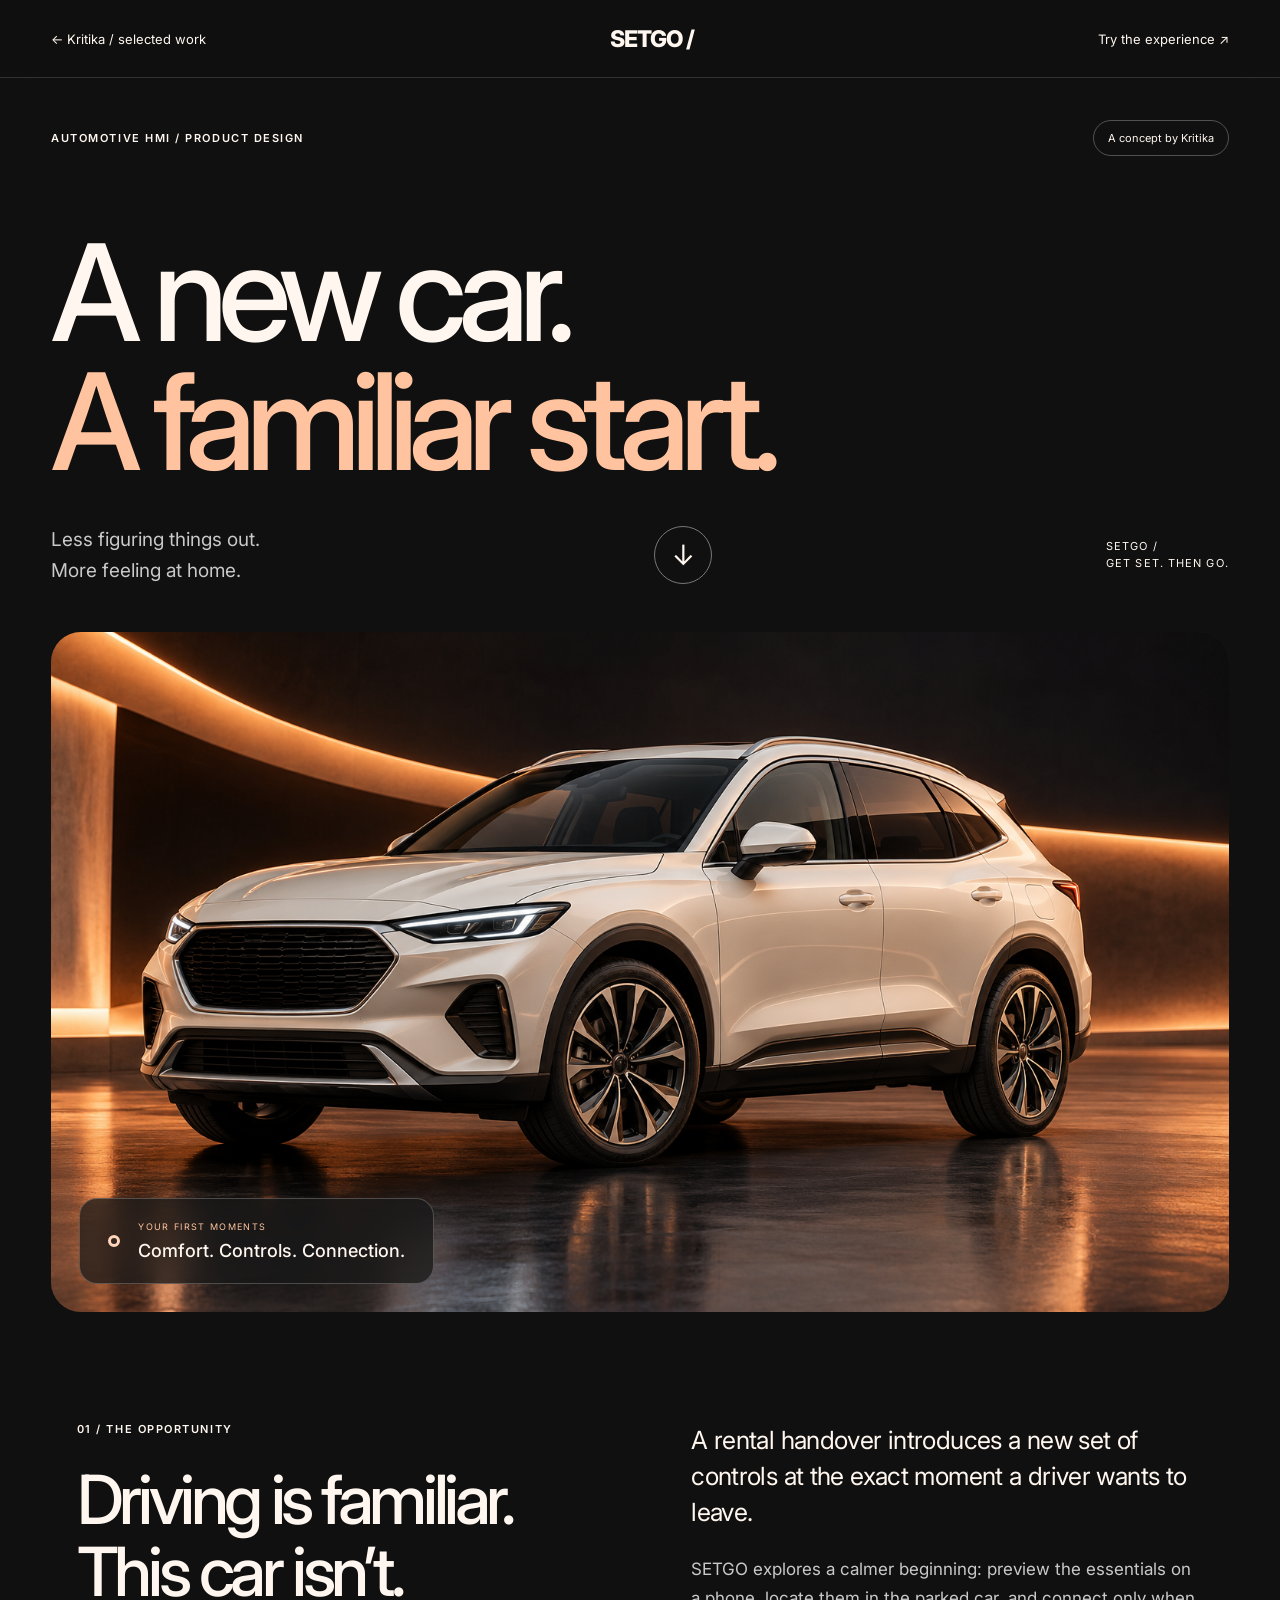
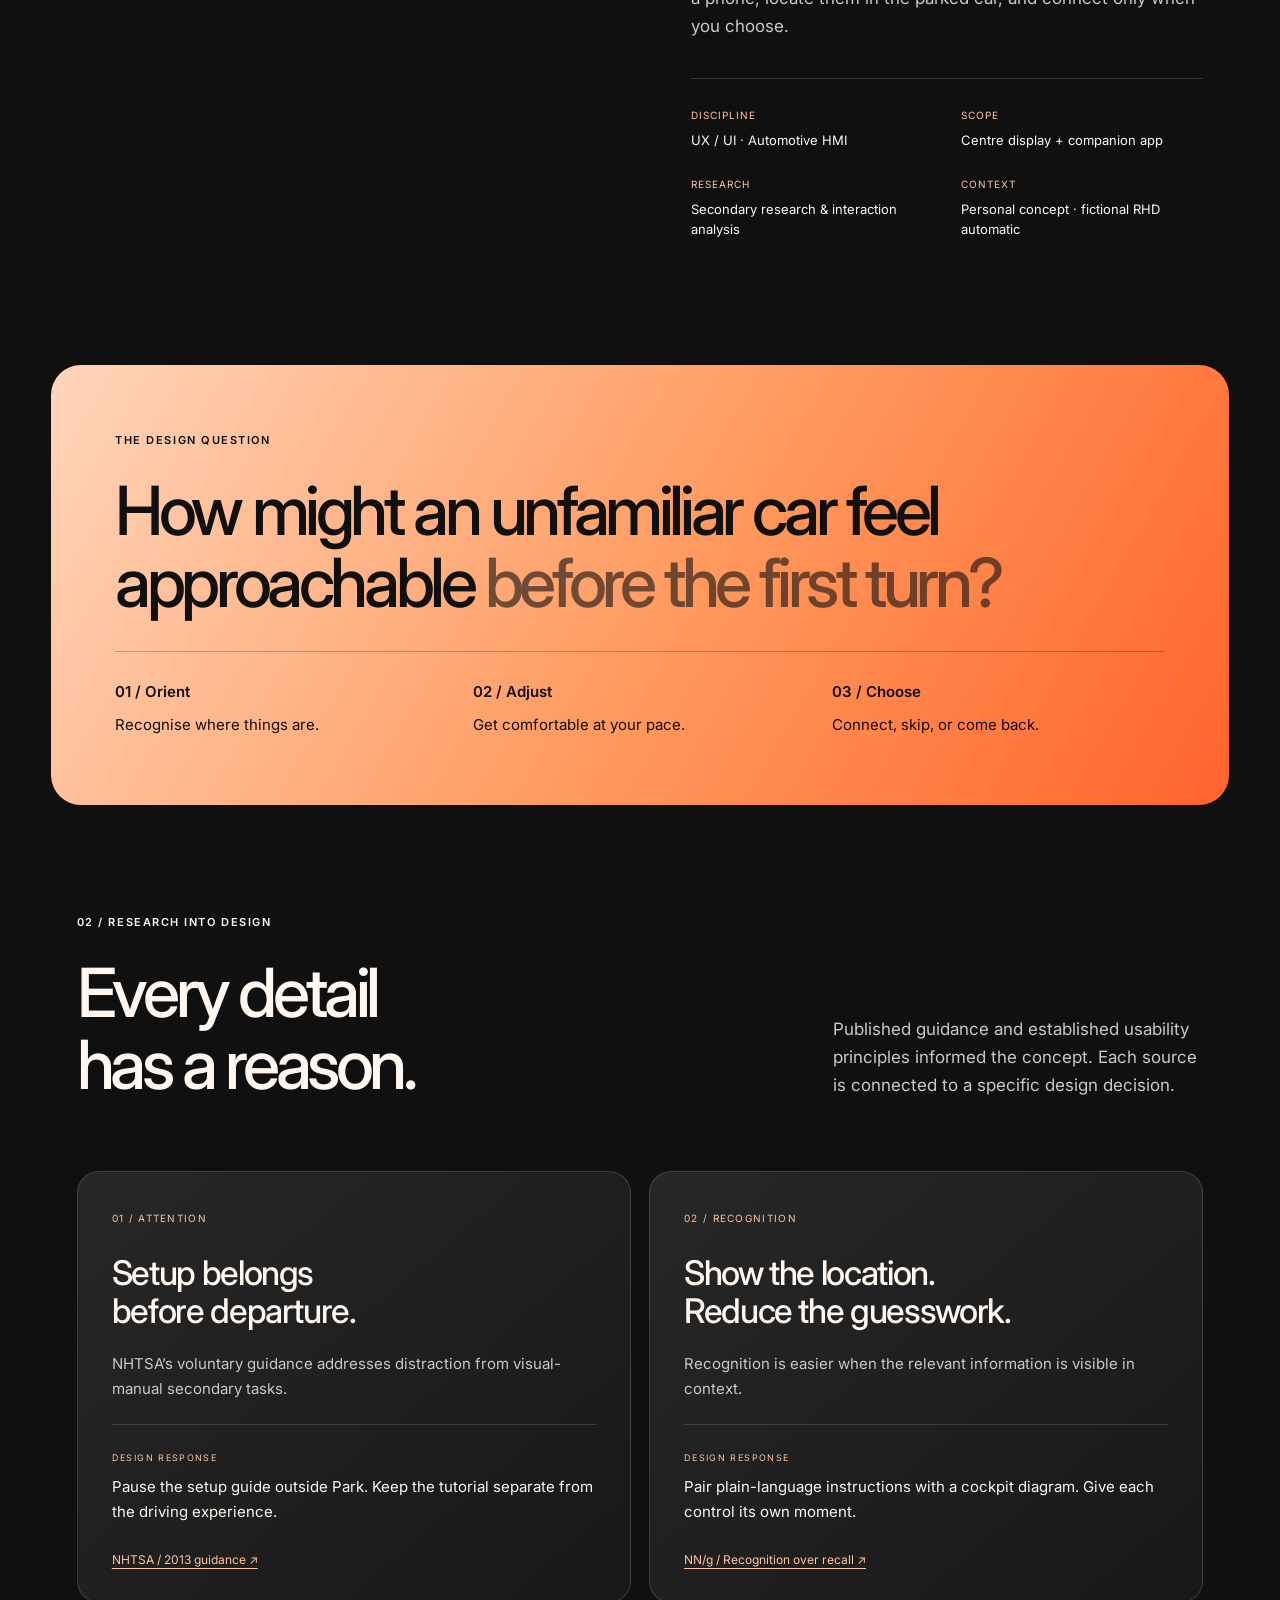
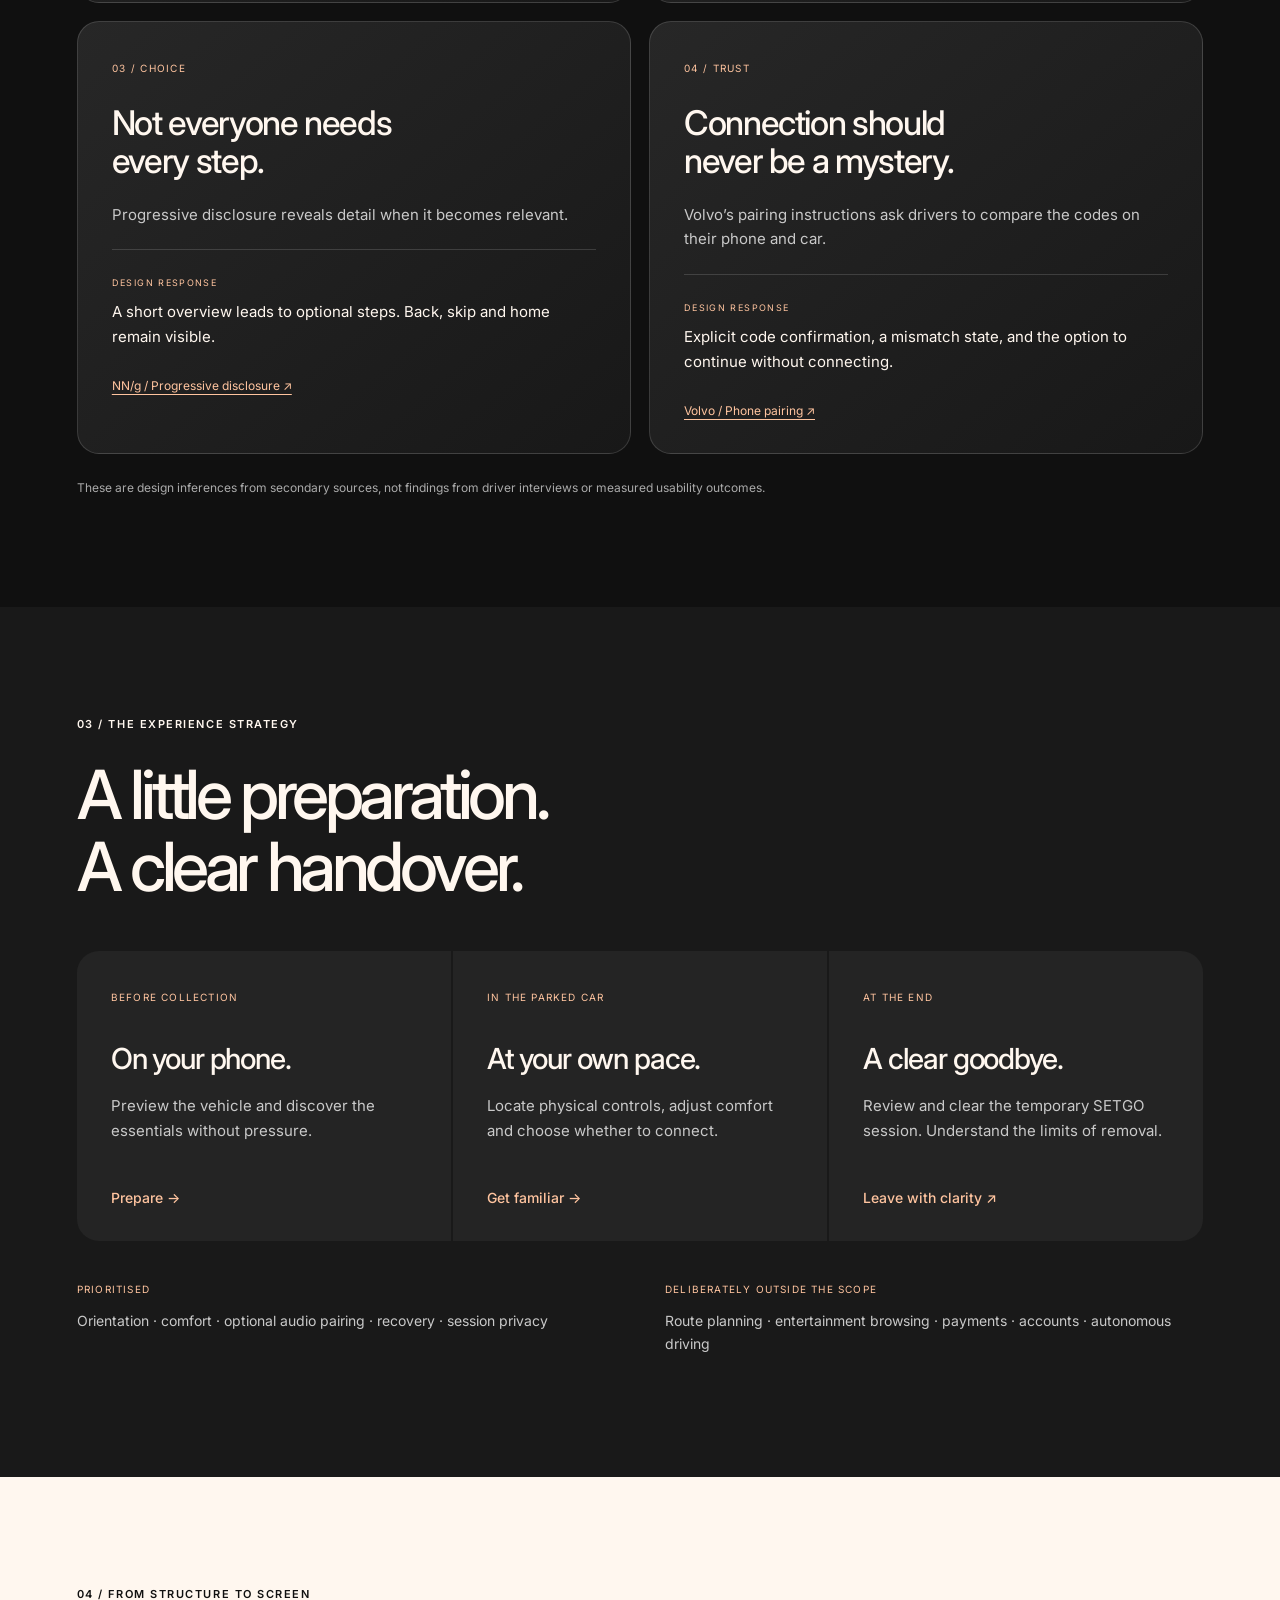
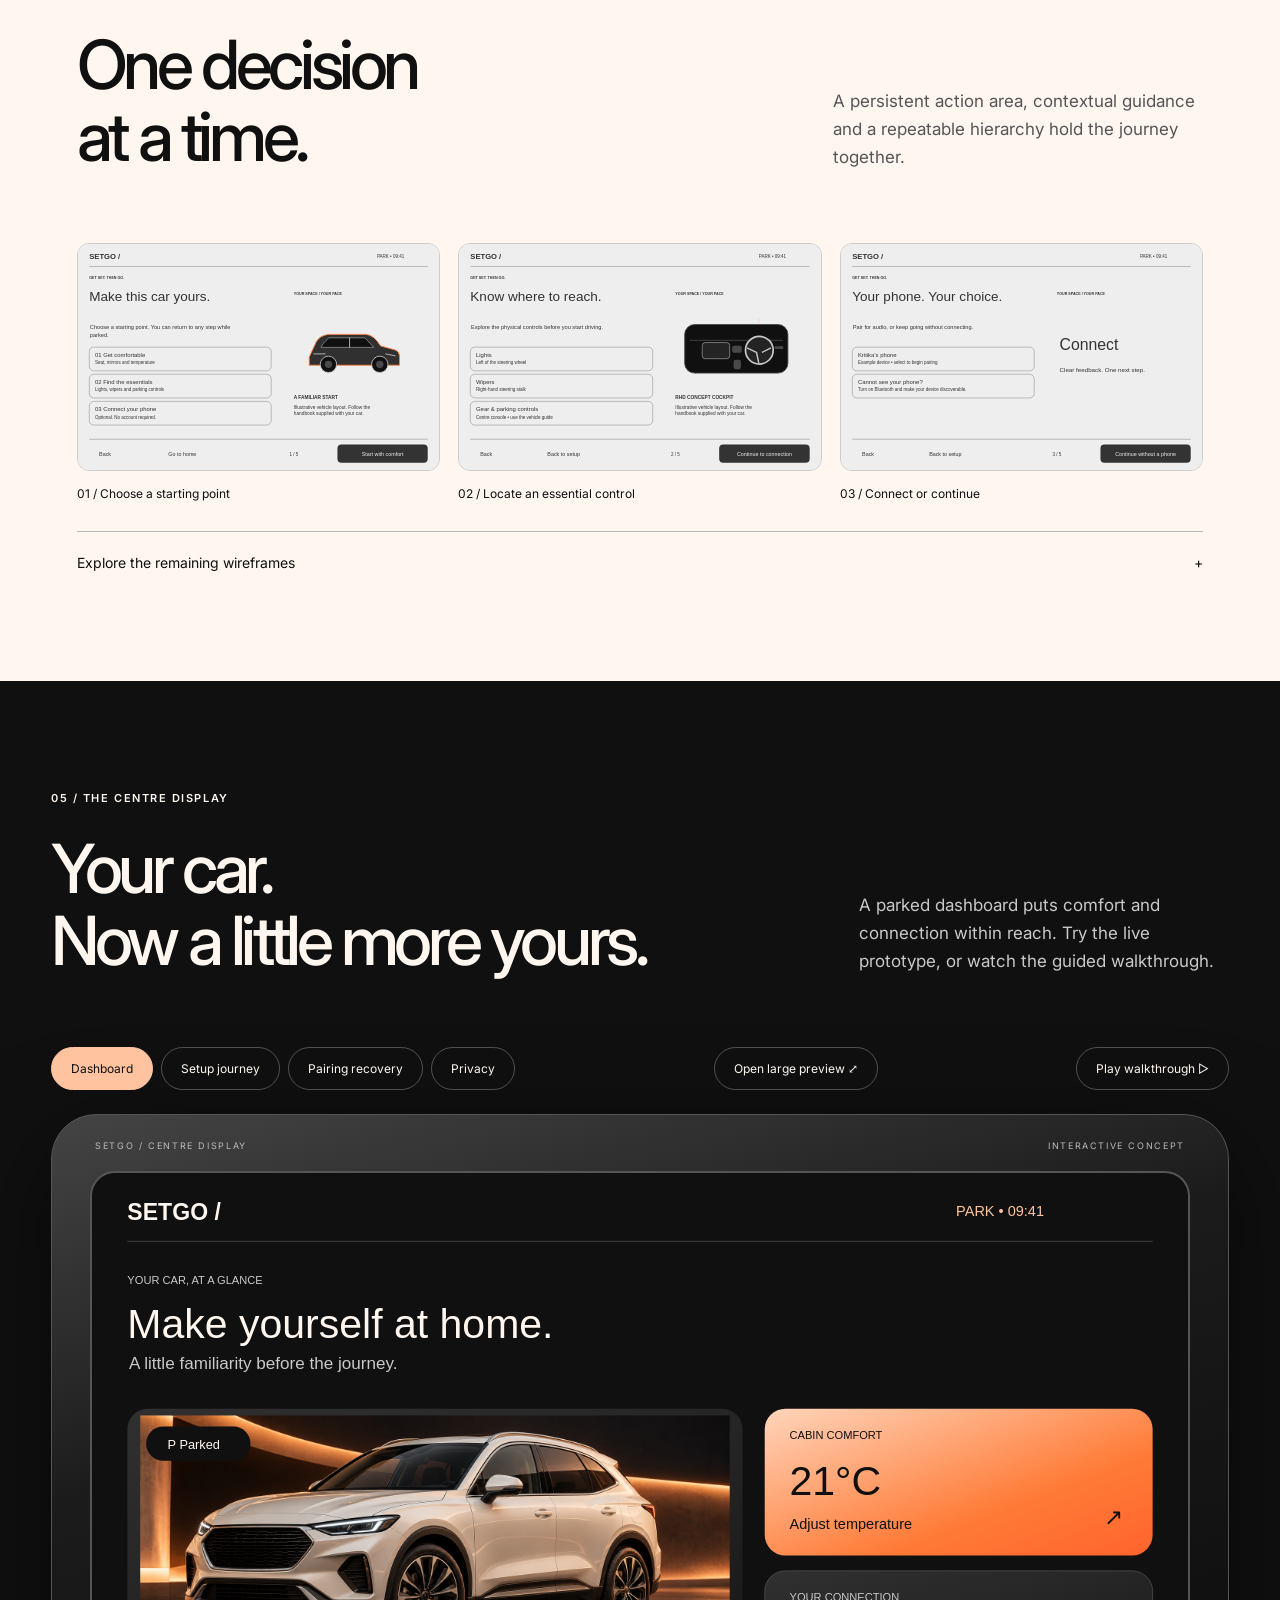
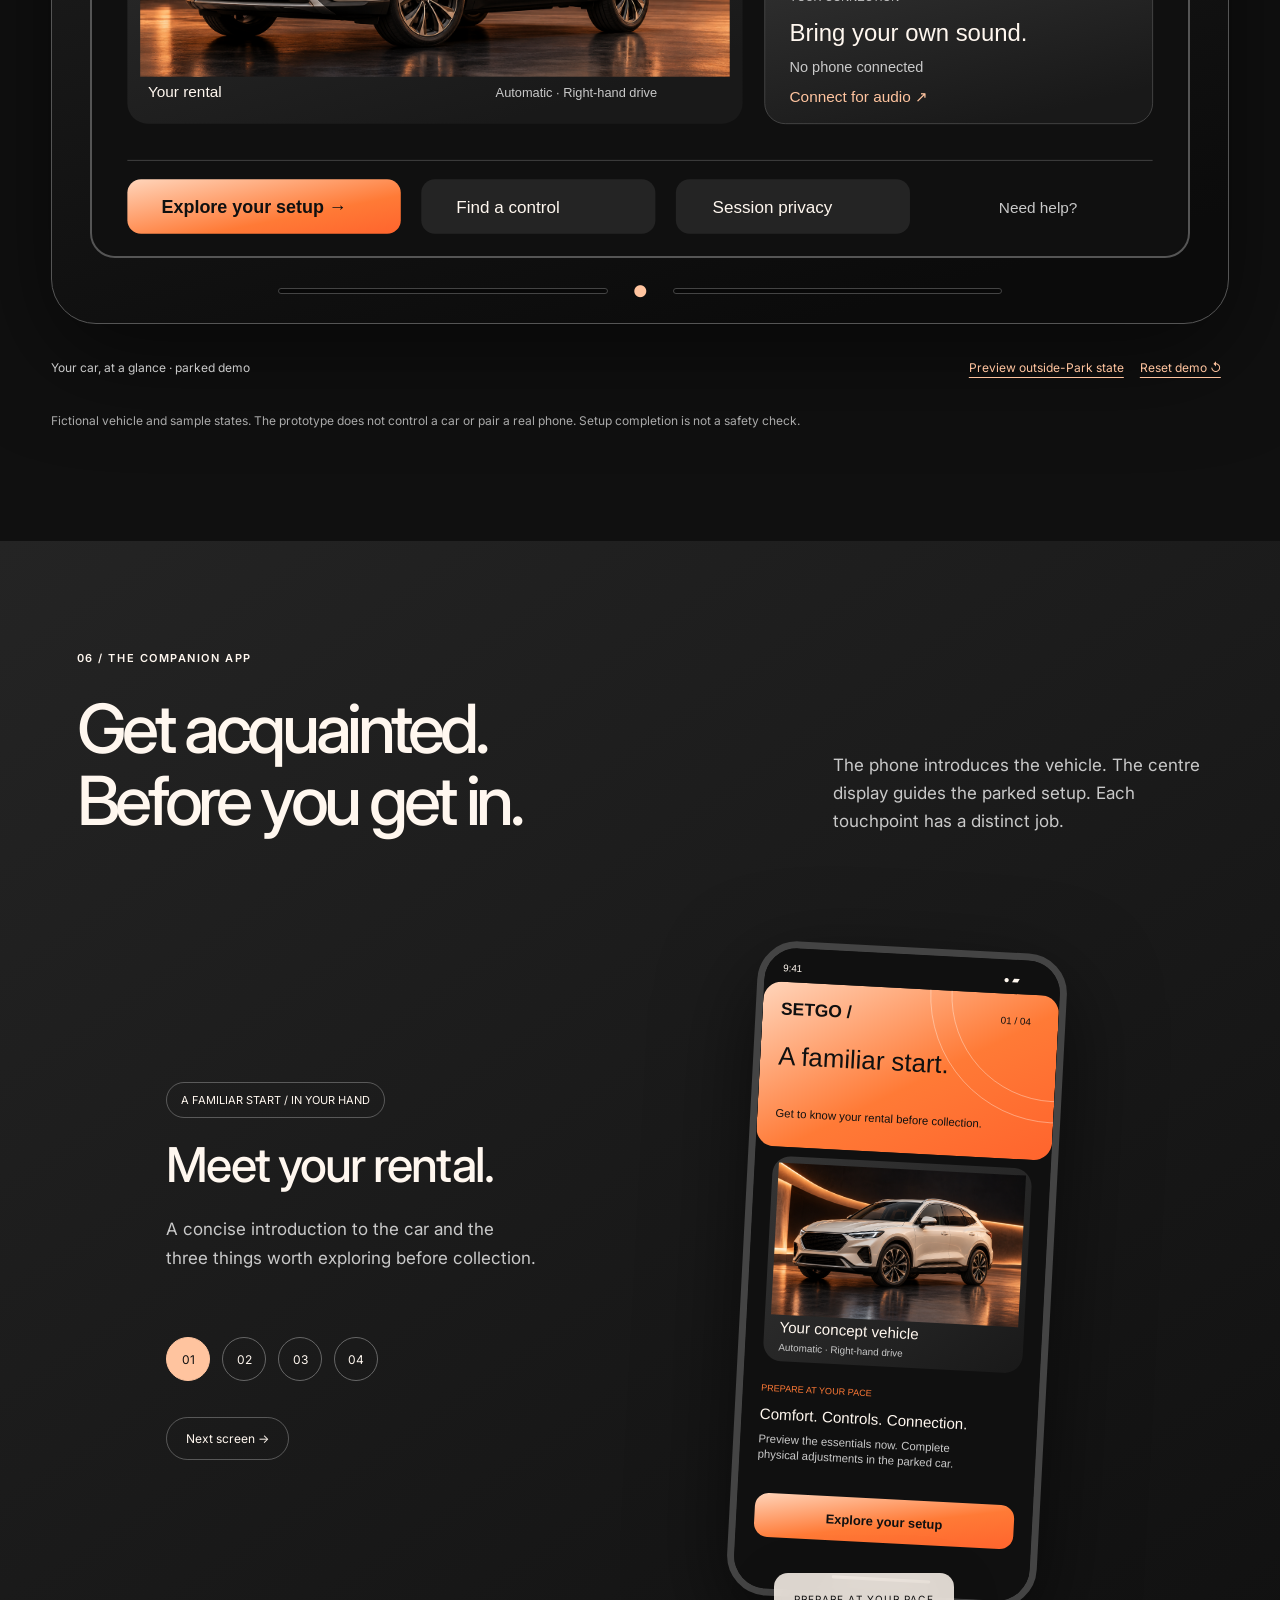
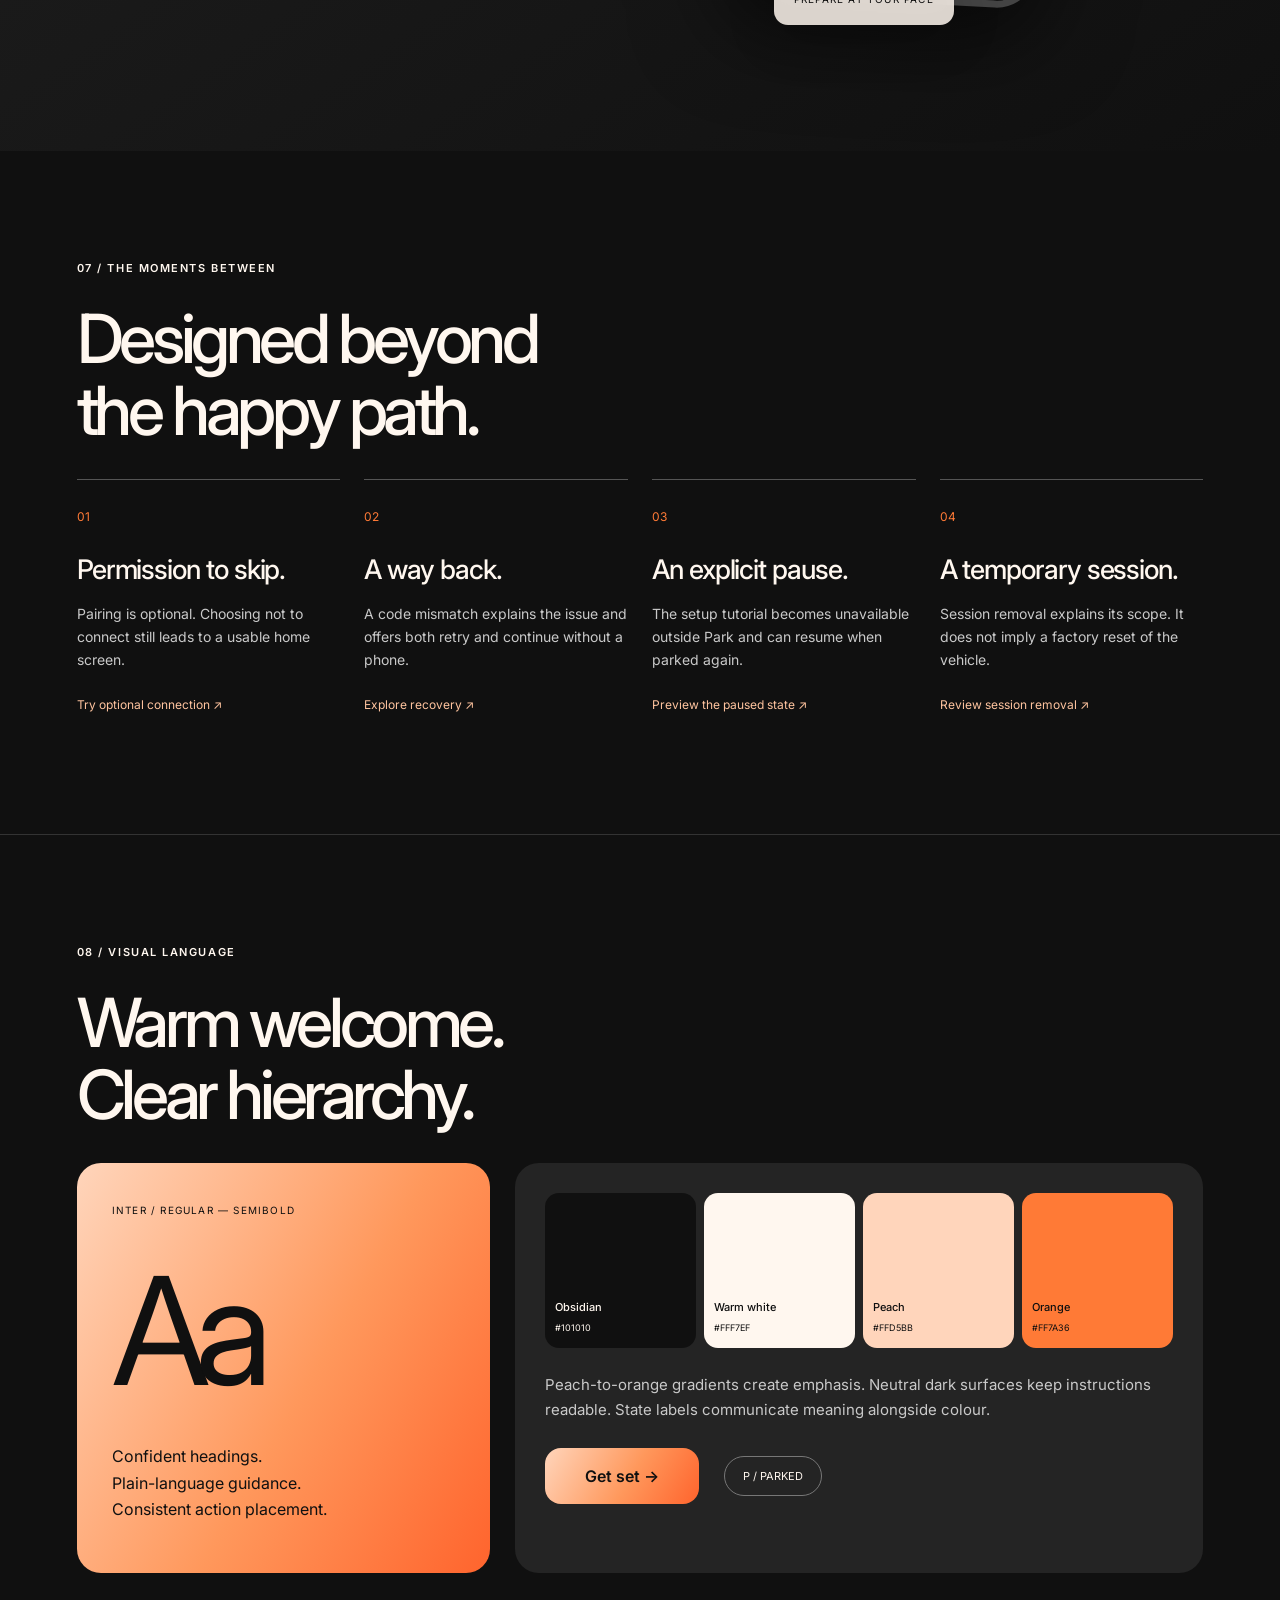
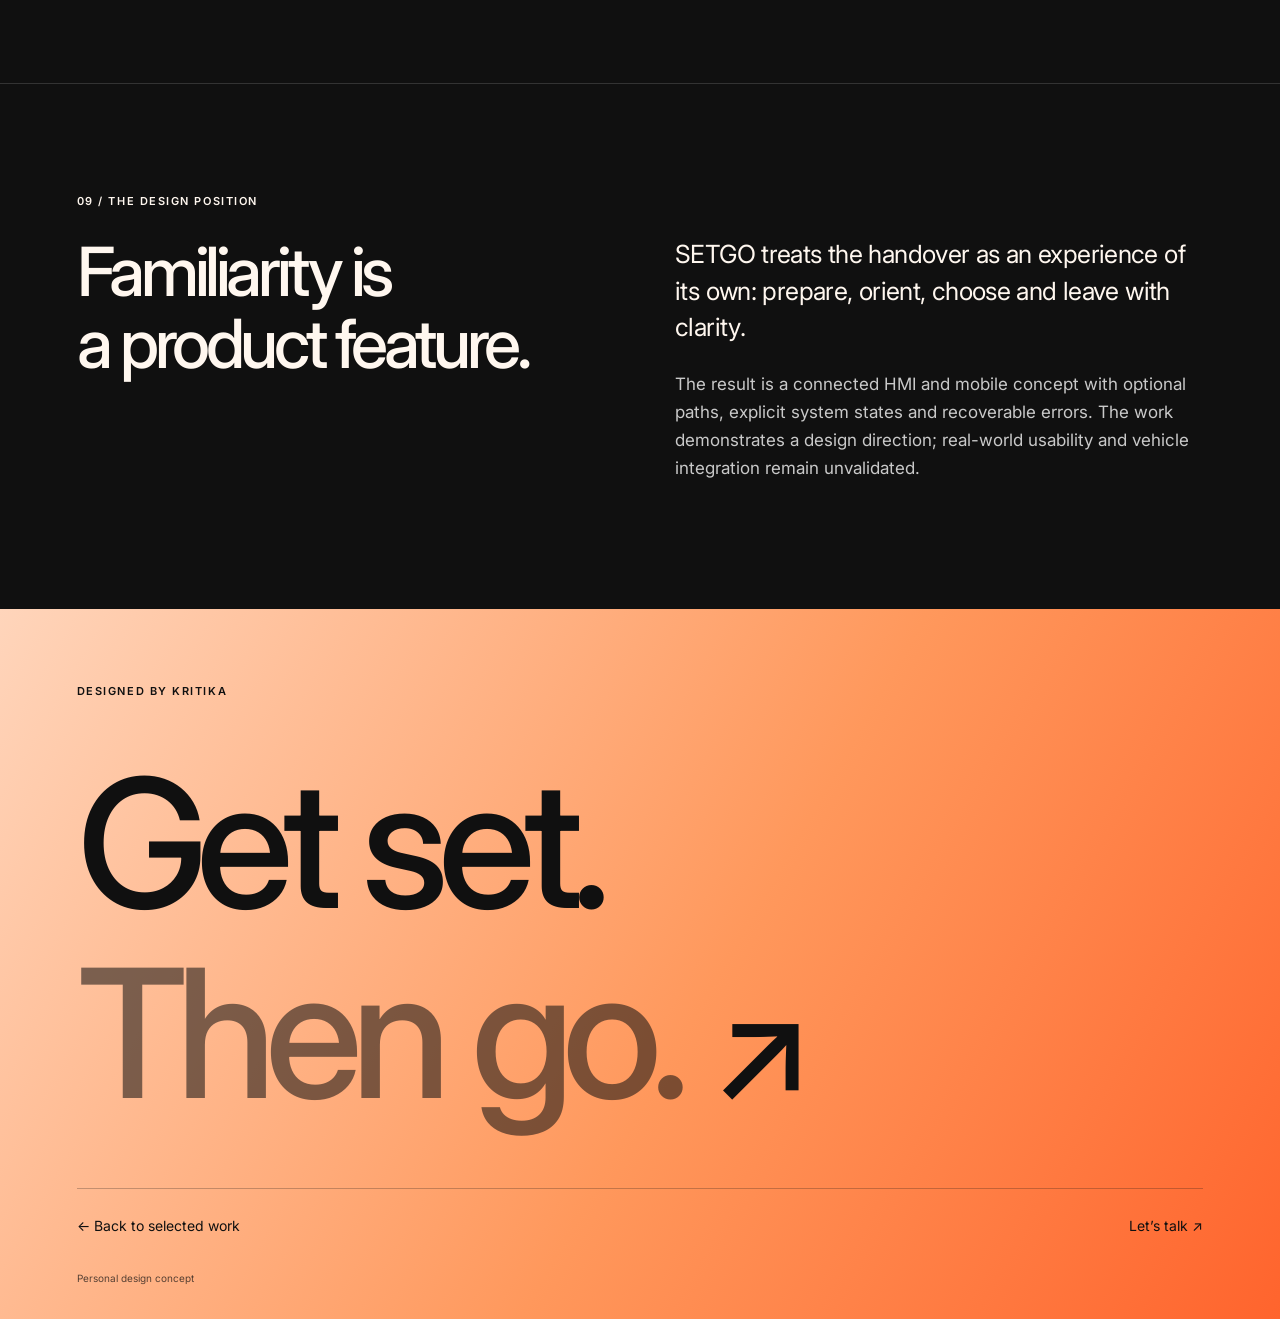
==== commit 6a36f8e7: "Brighten SETGO peach text and selected controls" ====
--- a/setgo/index.html
+++ b/setgo/index.html
@@ -1,5 +1,5 @@
 <!doctype html>
-<html lang="en"><head><meta charset="utf-8"><meta name="viewport" content="width=device-width, initial-scale=1"><meta name="theme-color" content="#101010"><meta name="description" content="SETGO by Kritika — an automotive HMI and companion app concept for a familiar start in an unfamiliar rental car."><title>SETGO — A familiar start · Kritika</title><link rel="stylesheet" href="case.css"></head>
+<html lang="en"><head><meta charset="utf-8"><meta name="viewport" content="width=device-width, initial-scale=1"><meta name="theme-color" content="#101010"><meta name="description" content="SETGO by Kritika — an automotive HMI and companion app concept for a familiar start in an unfamiliar rental car."><title>SETGO — A familiar start · Kritika</title><link rel="stylesheet" href="case.css?v=peach-20261008"></head>
 <body><a class="skip" href="#main">Skip to case study</a><header class="nav"><a href="../#work" class="back">← Kritika / selected work</a><a class="wordmark" href="#main">SETGO /</a><a href="#experience">Try the experience ↗</a></header>
 <main id="main">
 <section class="hero"><div class="hero-top"><span class="eyebrow">AUTOMOTIVE HMI / PRODUCT DESIGN</span><span class="pill">A concept by Kritika</span></div><h1>A new car.<br><span>A familiar start.</span></h1><div class="hero-bottom"><p>Less figuring things out.<br>More feeling at home.</p><a class="round" href="#story" aria-label="Read the story">↓</a><span>SETGO /<br>GET SET. THEN GO.</span></div><div class="hero-image"><img src="car-hero.png" alt="Illustrative pearl-white rental car in a studio" fetchpriority="high"><div class="glass hero-glass"><span class="status-dot"></span><div><small>YOUR FIRST MOMENTS</small><strong>Comfort. Controls. Connection.</strong></div></div></div></section>
--- a/setgo/case.css
+++ b/setgo/case.css
@@ -1,5 +1,5 @@
 @import url('https://fonts.googleapis.com/css2?family=Inter:wght@400;500;600;700;800&display=swap');
-:root{--ink:#101010;--white:#fff7ef;--peach:#ffd5bb;--orange:#ff7a36;--muted:#c9c9c9;--line:#ffffff25;--gradient:linear-gradient(120deg,#ffd5bb,#ff985c 55%,#ff642d)}*{box-sizing:border-box}html{scroll-behavior:smooth;scroll-padding-top:85px}body{margin:0;background:var(--ink);color:var(--white);font-family:Inter,Arial,sans-serif}a{color:inherit;text-decoration:none}button{font:inherit;cursor:pointer}button,a{touch-action:manipulation}button:focus-visible,a:focus-visible,summary:focus-visible{outline:3px solid var(--orange);outline-offset:5px}img{display:block;max-width:100%}p{font-size:17px;line-height:1.65;color:var(--muted)}h1,h2,h3,p{margin-top:0}h2{font-size:clamp(38px,5.3vw,76px);font-weight:500;line-height:1.06;letter-spacing:-.065em;margin-bottom:32px}h3{font-weight:500;letter-spacing:-.04em}button{color:inherit}.nav{height:78px;padding:0 4vw;display:flex;align-items:center;justify-content:space-between;border-bottom:1px solid var(--line);background:#101010ed;position:sticky;top:0;z-index:20;font-size:13px;backdrop-filter:blur(18px)}.wordmark{font-weight:800;font-size:23px;letter-spacing:-1px}.skip{position:absolute;left:20px;top:-80px;background:var(--peach);color:var(--ink);padding:15px;z-index:99}.skip:focus{top:10px}.hero{padding:42px 4vw 0}.hero-top,.hero-bottom{display:flex;justify-content:space-between;align-items:center}.eyebrow{font-size:11px;font-weight:600;letter-spacing:.14em;display:block;margin-bottom:28px}.hero-top .eyebrow{margin:0}.pill{font-size:11px;padding:10px 14px;border:1px solid #ffffff45;border-radius:30px}.hero h1{font-size:clamp(70px,10.5vw,155px);line-height:.96;font-weight:500;letter-spacing:-.075em;margin:72px 0 38px}.hero h1 span{color:var(--peach)}.hero-bottom{margin-bottom:45px}.hero-bottom p{font-size:19px;margin:0}.hero-bottom>span{font-size:11px;line-height:1.6;letter-spacing:.1em}.round{width:58px;height:58px;display:grid;place-items:center;border:1px solid #777;border-radius:50%;font-size:28px}.hero-image{height:min(58vw,680px);position:relative;overflow:hidden;border-radius:30px;background:#242424}.hero-image>img{width:100%;height:100%;object-fit:cover;object-position:center 57%}.glass{background:#181818bf;border:1px solid #ffffff38;backdrop-filter:blur(15px);border-radius:18px}.hero-glass{position:absolute;left:28px;bottom:28px;display:flex;align-items:center;gap:18px;padding:22px 28px}.hero-glass small{display:block;font-size:9px;letter-spacing:.15em;margin-bottom:8px;color:var(--peach)}.hero-glass strong{font-size:18px;font-weight:500}.status-dot{width:12px;height:12px;border:3px solid var(--peach);border-radius:50%}.section{padding:110px 6vw;max-width:1600px;margin:auto}.intro{display:grid;grid-template-columns:1fr 1fr;gap:8vw}.lead{font-size:25px;line-height:1.45;color:var(--white);letter-spacing:-.025em}.facts{display:grid;grid-template-columns:1fr 1fr;gap:28px;border-top:1px solid var(--line);padding-top:30px;margin-top:38px}.facts dt{font-size:10px;letter-spacing:.1em;text-transform:uppercase;color:var(--peach);margin-bottom:10px}.facts dd{margin:0;font-size:13px;line-height:1.5}.statement{margin:0 4vw;padding:68px 5vw;border-radius:30px;background:var(--gradient);color:var(--ink);position:relative;overflow:hidden}.statement h2{max-width:1000px}.statement em{font-style:normal;opacity:.6}.three{display:grid;grid-template-columns:repeat(3,1fr);gap:25px;border-top:1px solid #10101040;padding-top:28px}.three p{font-size:15px;color:var(--ink);margin:0}.three b{display:block;font-weight:600;margin-bottom:8px}.section-heading{display:flex;justify-content:space-between;align-items:flex-end;gap:50px;margin-bottom:38px}.section-heading>p{max-width:370px;margin-bottom:34px}.evidence-grid{display:grid;grid-template-columns:repeat(2,1fr);gap:18px}.evidence{padding:34px;border-radius:22px;background:linear-gradient(140deg,#272727,#181818);border:1px solid var(--line)}.evidence>span{font-size:10px;letter-spacing:.13em;color:var(--peach)}.evidence h3{font-size:34px;line-height:1.12;margin:28px 0 22px}.evidence p{font-size:15px;max-width:520px}.decision{border-top:1px solid var(--line);padding-top:20px;margin-top:22px}.decision small{font-size:9px;letter-spacing:.15em;color:var(--peach)}.decision p{color:var(--white);margin:10px 0 24px}.evidence a{font-size:12px;text-decoration:underline;text-underline-offset:4px;color:var(--peach)}.footnote{font-size:12px;color:#aaa;margin:24px 0 0;max-width:850px}.architecture{background:#191919;max-width:none}.journey{display:grid;grid-template-columns:repeat(3,1fr);gap:2px;border-radius:22px;overflow:hidden;margin-top:48px}.journey article{background:#242424;padding:34px}.journey span,.scope small{font-size:10px;letter-spacing:.12em;color:var(--peach)}.journey h3{font-size:29px;margin:36px 0 18px}.journey p{font-size:15px;min-height:78px}.journey b{font-size:14px;color:var(--peach);font-weight:500}.scope{display:grid;grid-template-columns:1fr 1fr;gap:50px;margin-top:36px}.scope p{font-size:14px;margin:12px 0}.wire-section{background:var(--white);color:var(--ink);max-width:none}.wire-section p{color:#555}.wire-grid{display:grid;grid-template-columns:repeat(3,1fr);gap:18px}.wire-grid figure{margin:0}.wire-grid img{width:100%;border:1px solid #ccc;border-radius:12px}.wire-grid figcaption{font-size:12px;margin-top:15px}.more-wire{margin-top:30px;border-top:1px solid #bbb;padding-top:22px}.more-wire summary{cursor:pointer;font-size:14px;list-style:none}.more-wire summary span{float:right}.more-wire .wire-grid{margin-top:25px}.experience{max-width:1700px;padding-left:4vw;padding-right:4vw}.demo-toolbar,.demo-footer{display:flex;justify-content:space-between;gap:20px;align-items:center;margin-bottom:24px}.demo-tabs{display:flex;gap:8px;flex-wrap:wrap}.demo-tabs button,.outline{background:transparent;border:1px solid #ffffff45;border-radius:30px;padding:13px 19px;font-size:12px;color:var(--white);display:inline-block}.demo-tabs button[aria-pressed=true]{background:var(--peach);border-color:var(--peach);color:var(--ink)}.cockpit{padding:25px 38px 0;border-radius:45px;background:linear-gradient(165deg,#444,#1b1b1b 35%,#0b0b0b 90%);border:1px solid #555;box-shadow:0 30px 100px #0008}.dashboard-label{display:flex;justify-content:space-between;font-size:9px;letter-spacing:.18em;color:#bbb;padding:0 5px 20px}.hmi{position:relative;aspect-ratio:1.6;border:2px solid #555;border-radius:25px;overflow:hidden;background:#101010}.hmi>img{width:100%;height:100%}.hmi button{position:absolute;background:transparent;border:0;border-radius:15px;color:transparent}.hmi button:hover{box-shadow:inset 0 0 0 2px var(--peach);background:#ffffff0a}.hmi button:focus-visible{outline-offset:-4px}.hmi .changing{animation:screenIn .22s ease}.vent{height:65px;display:flex;gap:25px;align-items:center;justify-content:center;color:var(--peach)}.vent i{width:30%;height:6px;border:1px solid #444;background:#080808;border-radius:20px}.demo-footer{margin:24px 0 0}.demo-footer p{font-size:12px;margin:0}.text-button{background:none;border:0;color:var(--peach);padding:12px 8px;font-size:12px;text-decoration:underline;text-underline-offset:5px}.phone-section{background:linear-gradient(145deg,#242424,#101010);max-width:none}.phone-stage{display:grid;grid-template-columns:1fr 1fr;gap:80px;align-items:center;padding:40px 7vw}.phone-copy h3{font-size:48px;margin:32px 0 25px;line-height:1.06}.phone-copy p{max-width:370px;min-height:86px}.phone-stepper{display:flex;gap:12px;margin:36px 0}.phone-stepper button{width:44px;height:44px;border-radius:50%;border:1px solid #666;background:transparent;font-size:12px}.phone-stepper button[aria-pressed=true]{background:var(--gradient);color:var(--ink);border-color:var(--orange)}.phone-wrap{position:relative;justify-self:center}.phone-device{width:min(310px,65vw);border:7px solid #444;border-radius:40px;box-shadow:0 30px 90px #0009;overflow:hidden;background:#101010;transform:rotate(3deg)}.phone-device img{width:100%;aspect-ratio:390/844}.floating-label{position:absolute;bottom:65px;left:-60px;background:#fff7efd9;color:var(--ink);backdrop-filter:blur(14px);font-size:10px;letter-spacing:.12em;padding:20px;border-radius:14px;box-shadow:0 10px 50px #0003}.edge-grid{display:grid;grid-template-columns:repeat(4,1fr);gap:24px}.edge-grid article{border-top:1px solid #555;padding-top:25px}.number{font-size:12px;color:var(--orange)}.edge-grid h3{font-size:27px;margin:28px 0 16px}.edge-grid p{font-size:14px}.edge-grid button{padding:12px 0;border:0;background:none;color:var(--peach);font-size:12px;text-align:left}.system{border-top:1px solid var(--line)}.system-grid{display:grid;grid-template-columns:.75fr 1.25fr;gap:25px}.type-card{border-radius:24px;background:var(--gradient);color:var(--ink);padding:35px}.type-card small{font-size:10px;letter-spacing:.12em}.type-sample{font-size:150px;display:block;line-height:1.5;letter-spacing:-.1em}.type-card p{color:var(--ink);font-size:16px}.palette-card{padding:30px;background:#242424;border-radius:24px}.swatches{display:grid;grid-template-columns:repeat(4,1fr);gap:8px}.swatches>span{height:155px;background:var(--sw);border-radius:14px;padding:15px 10px;display:flex;flex-direction:column;justify-content:flex-end}.swatches b{font-size:11px;font-weight:500}.swatches small{font-size:9px;margin-top:8px}.palette-card p{font-size:15px;margin:25px 0}.component-sample{display:flex;align-items:center;gap:25px}.sample-button{background:var(--gradient);color:var(--ink);padding:18px 40px;border-radius:16px;font-weight:600}.sample-pill{font-size:11px;border:1px solid #777;padding:12px 18px;border-radius:30px}.reflection{display:grid;grid-template-columns:1fr 1fr;gap:0 70px;border-top:1px solid var(--line)}.reflection>.eyebrow{grid-column:1/-1}.reflection-copy .outline{margin-top:20px}footer{padding:75px 6vw 35px;background:var(--gradient);color:var(--ink);overflow:hidden}footer h2{font-size:clamp(85px,14vw,205px);margin:50px 0 60px;position:relative}footer em{font-style:normal;opacity:.55}.footer-arrow{display:inline-block;font-size:.8em}footer>div{display:flex;justify-content:space-between;border-top:1px solid #10101040;padding-top:28px;font-size:14px}footer>small{display:block;margin-top:38px;font-size:10px;opacity:.7}
+:root{--ink:#101010;--white:#fff7ef;--peach:#ffd5bb;--peach-emphasis:#ffc49f;--orange:#ff7a36;--muted:#c9c9c9;--line:#ffffff25;--gradient:linear-gradient(120deg,#ffd5bb,#ff985c 55%,#ff642d)}*{box-sizing:border-box}html{scroll-behavior:smooth;scroll-padding-top:85px}body{margin:0;background:var(--ink);color:var(--white);font-family:Inter,Arial,sans-serif}a{color:inherit;text-decoration:none}button{font:inherit;cursor:pointer}button,a{touch-action:manipulation}button:focus-visible,a:focus-visible,summary:focus-visible{outline:3px solid var(--orange);outline-offset:5px}img{display:block;max-width:100%}p{font-size:17px;line-height:1.65;color:var(--muted)}h1,h2,h3,p{margin-top:0}h2{font-size:clamp(38px,5.3vw,76px);font-weight:500;line-height:1.06;letter-spacing:-.065em;margin-bottom:32px}h3{font-weight:500;letter-spacing:-.04em}button{color:inherit}.nav{height:78px;padding:0 4vw;display:flex;align-items:center;justify-content:space-between;border-bottom:1px solid var(--line);background:#101010ed;position:sticky;top:0;z-index:20;font-size:13px;backdrop-filter:blur(18px)}.wordmark{font-weight:800;font-size:23px;letter-spacing:-1px}.skip{position:absolute;left:20px;top:-80px;background:var(--peach);color:var(--ink);padding:15px;z-index:99}.skip:focus{top:10px}.hero{padding:42px 4vw 0}.hero-top,.hero-bottom{display:flex;justify-content:space-between;align-items:center}.eyebrow{font-size:11px;font-weight:600;letter-spacing:.14em;display:block;margin-bottom:28px}.hero-top .eyebrow{margin:0}.pill{font-size:11px;padding:10px 14px;border:1px solid #ffffff45;border-radius:30px}.hero h1{font-size:clamp(70px,10.5vw,155px);line-height:.96;font-weight:500;letter-spacing:-.075em;margin:72px 0 38px}.hero h1 span{color:var(--peach-emphasis)}.hero-bottom{margin-bottom:45px}.hero-bottom p{font-size:19px;margin:0}.hero-bottom>span{font-size:11px;line-height:1.6;letter-spacing:.1em}.round{width:58px;height:58px;display:grid;place-items:center;border:1px solid #777;border-radius:50%;font-size:28px}.hero-image{height:min(58vw,680px);position:relative;overflow:hidden;border-radius:30px;background:#242424}.hero-image>img{width:100%;height:100%;object-fit:cover;object-position:center 57%}.glass{background:#181818bf;border:1px solid #ffffff38;backdrop-filter:blur(15px);border-radius:18px}.hero-glass{position:absolute;left:28px;bottom:28px;display:flex;align-items:center;gap:18px;padding:22px 28px}.hero-glass small{display:block;font-size:9px;letter-spacing:.15em;margin-bottom:8px;color:var(--peach-emphasis)}.hero-glass strong{font-size:18px;font-weight:500}.status-dot{width:12px;height:12px;border:3px solid var(--peach);border-radius:50%}.section{padding:110px 6vw;max-width:1600px;margin:auto}.intro{display:grid;grid-template-columns:1fr 1fr;gap:8vw}.lead{font-size:25px;line-height:1.45;color:var(--white);letter-spacing:-.025em}.facts{display:grid;grid-template-columns:1fr 1fr;gap:28px;border-top:1px solid var(--line);padding-top:30px;margin-top:38px}.facts dt{font-size:10px;letter-spacing:.1em;text-transform:uppercase;color:var(--peach-emphasis);margin-bottom:10px}.facts dd{margin:0;font-size:13px;line-height:1.5}.statement{margin:0 4vw;padding:68px 5vw;border-radius:30px;background:var(--gradient);color:var(--ink);position:relative;overflow:hidden}.statement h2{max-width:1000px}.statement em{font-style:normal;opacity:.6}.three{display:grid;grid-template-columns:repeat(3,1fr);gap:25px;border-top:1px solid #10101040;padding-top:28px}.three p{font-size:15px;color:var(--ink);margin:0}.three b{display:block;font-weight:600;margin-bottom:8px}.section-heading{display:flex;justify-content:space-between;align-items:flex-end;gap:50px;margin-bottom:38px}.section-heading>p{max-width:370px;margin-bottom:34px}.evidence-grid{display:grid;grid-template-columns:repeat(2,1fr);gap:18px}.evidence{padding:34px;border-radius:22px;background:linear-gradient(140deg,#272727,#181818);border:1px solid var(--line)}.evidence>span{font-size:10px;letter-spacing:.13em;color:var(--peach-emphasis)}.evidence h3{font-size:34px;line-height:1.12;margin:28px 0 22px}.evidence p{font-size:15px;max-width:520px}.decision{border-top:1px solid var(--line);padding-top:20px;margin-top:22px}.decision small{font-size:9px;letter-spacing:.15em;color:var(--peach-emphasis)}.decision p{color:var(--white);margin:10px 0 24px}.evidence a{font-size:12px;text-decoration:underline;text-underline-offset:4px;color:var(--peach-emphasis)}.footnote{font-size:12px;color:#aaa;margin:24px 0 0;max-width:850px}.architecture{background:#191919;max-width:none}.journey{display:grid;grid-template-columns:repeat(3,1fr);gap:2px;border-radius:22px;overflow:hidden;margin-top:48px}.journey article{background:#242424;padding:34px}.journey span,.scope small{font-size:10px;letter-spacing:.12em;color:var(--peach-emphasis)}.journey h3{font-size:29px;margin:36px 0 18px}.journey p{font-size:15px;min-height:78px}.journey b{font-size:14px;color:var(--peach-emphasis);font-weight:500}.scope{display:grid;grid-template-columns:1fr 1fr;gap:50px;margin-top:36px}.scope p{font-size:14px;margin:12px 0}.wire-section{background:var(--white);color:var(--ink);max-width:none}.wire-section p{color:#555}.wire-grid{display:grid;grid-template-columns:repeat(3,1fr);gap:18px}.wire-grid figure{margin:0}.wire-grid img{width:100%;border:1px solid #ccc;border-radius:12px}.wire-grid figcaption{font-size:12px;margin-top:15px}.more-wire{margin-top:30px;border-top:1px solid #bbb;padding-top:22px}.more-wire summary{cursor:pointer;font-size:14px;list-style:none}.more-wire summary span{float:right}.more-wire .wire-grid{margin-top:25px}.experience{max-width:1700px;padding-left:4vw;padding-right:4vw}.demo-toolbar,.demo-footer{display:flex;justify-content:space-between;gap:20px;align-items:center;margin-bottom:24px}.demo-tabs{display:flex;gap:8px;flex-wrap:wrap}.demo-tabs button,.outline{background:transparent;border:1px solid #ffffff45;border-radius:30px;padding:13px 19px;font-size:12px;color:var(--white);display:inline-block}.demo-tabs button[aria-pressed=true]{background:var(--peach-emphasis);border-color:var(--peach-emphasis);color:var(--ink)}.cockpit{padding:25px 38px 0;border-radius:45px;background:linear-gradient(165deg,#444,#1b1b1b 35%,#0b0b0b 90%);border:1px solid #555;box-shadow:0 30px 100px #0008}.dashboard-label{display:flex;justify-content:space-between;font-size:9px;letter-spacing:.18em;color:#bbb;padding:0 5px 20px}.hmi{position:relative;aspect-ratio:1.6;border:2px solid #555;border-radius:25px;overflow:hidden;background:#101010}.hmi>img{width:100%;height:100%}.hmi button{position:absolute;background:transparent;border:0;border-radius:15px;color:transparent}.hmi button:hover{box-shadow:inset 0 0 0 2px var(--peach);background:#ffffff0a}.hmi button:focus-visible{outline-offset:-4px}.hmi .changing{animation:screenIn .22s ease}.vent{height:65px;display:flex;gap:25px;align-items:center;justify-content:center;color:var(--peach-emphasis)}.vent i{width:30%;height:6px;border:1px solid #444;background:#080808;border-radius:20px}.demo-footer{margin:24px 0 0}.demo-footer p{font-size:12px;margin:0}.text-button{background:none;border:0;color:var(--peach-emphasis);padding:12px 8px;font-size:12px;text-decoration:underline;text-underline-offset:5px}.phone-section{background:linear-gradient(145deg,#242424,#101010);max-width:none}.phone-stage{display:grid;grid-template-columns:1fr 1fr;gap:80px;align-items:center;padding:40px 7vw}.phone-copy h3{font-size:48px;margin:32px 0 25px;line-height:1.06}.phone-copy p{max-width:370px;min-height:86px}.phone-stepper{display:flex;gap:12px;margin:36px 0}.phone-stepper button{width:44px;height:44px;border-radius:50%;border:1px solid #666;background:transparent;font-size:12px}.phone-stepper button[aria-pressed=true]{background:var(--peach-emphasis);color:var(--ink);border-color:var(--peach-emphasis)}.phone-wrap{position:relative;justify-self:center}.phone-device{width:min(310px,65vw);border:7px solid #444;border-radius:40px;box-shadow:0 30px 90px #0009;overflow:hidden;background:#101010;transform:rotate(3deg)}.phone-device img{width:100%;aspect-ratio:390/844}.floating-label{position:absolute;bottom:65px;left:-60px;background:#fff7efd9;color:var(--ink);backdrop-filter:blur(14px);font-size:10px;letter-spacing:.12em;padding:20px;border-radius:14px;box-shadow:0 10px 50px #0003}.edge-grid{display:grid;grid-template-columns:repeat(4,1fr);gap:24px}.edge-grid article{border-top:1px solid #555;padding-top:25px}.number{font-size:12px;color:var(--orange)}.edge-grid h3{font-size:27px;margin:28px 0 16px}.edge-grid p{font-size:14px}.edge-grid button{padding:12px 0;border:0;background:none;color:var(--peach-emphasis);font-size:12px;text-align:left}.system{border-top:1px solid var(--line)}.system-grid{display:grid;grid-template-columns:.75fr 1.25fr;gap:25px}.type-card{border-radius:24px;background:var(--gradient);color:var(--ink);padding:35px}.type-card small{font-size:10px;letter-spacing:.12em}.type-sample{font-size:150px;display:block;line-height:1.5;letter-spacing:-.1em}.type-card p{color:var(--ink);font-size:16px}.palette-card{padding:30px;background:#242424;border-radius:24px}.swatches{display:grid;grid-template-columns:repeat(4,1fr);gap:8px}.swatches>span{height:155px;background:var(--sw);border-radius:14px;padding:15px 10px;display:flex;flex-direction:column;justify-content:flex-end}.swatches b{font-size:11px;font-weight:500}.swatches small{font-size:9px;margin-top:8px}.palette-card p{font-size:15px;margin:25px 0}.component-sample{display:flex;align-items:center;gap:25px}.sample-button{background:var(--gradient);color:var(--ink);padding:18px 40px;border-radius:16px;font-weight:600}.sample-pill{font-size:11px;border:1px solid #777;padding:12px 18px;border-radius:30px}.reflection{display:grid;grid-template-columns:1fr 1fr;gap:0 70px;border-top:1px solid var(--line)}.reflection>.eyebrow{grid-column:1/-1}.reflection-copy .outline{margin-top:20px}footer{padding:75px 6vw 35px;background:var(--gradient);color:var(--ink);overflow:hidden}footer h2{font-size:clamp(85px,14vw,205px);margin:50px 0 60px;position:relative}footer em{font-style:normal;opacity:.55}.footer-arrow{display:inline-block;font-size:.8em}footer>div{display:flex;justify-content:space-between;border-top:1px solid #10101040;padding-top:28px;font-size:14px}footer>small{display:block;margin-top:38px;font-size:10px;opacity:.7}
 @keyframes screenIn{from{opacity:.5;transform:translateY(5px)}to{opacity:1;transform:none}}@keyframes float{50%{transform:translateY(-10px) rotate(2deg)}}@media(prefers-reduced-motion:no-preference){.phone-device{animation:float 7s ease-in-out infinite}.footer-arrow{animation:float 6s ease-in-out infinite}}@media(prefers-reduced-motion:reduce){html{scroll-behavior:auto}*,*:before,*:after{animation:none!important;transition:none!important}}
 @media(min-width:1600px){.hero{max-width:1600px;margin:auto}}@media(max-width:900px){.section{padding:75px 5vw}.hero h1{margin-top:55px}.intro,.reflection{grid-template-columns:1fr;gap:28px}.section-heading{display:block}.section-heading>p{max-width:600px}.edge-grid{grid-template-columns:repeat(2,1fr)}.phone-stage{padding:20px 0;gap:35px}.phone-copy h3{font-size:38px}.system-grid{grid-template-columns:1fr}.journey article{padding:24px}.journey h3{font-size:24px}.demo-toolbar{align-items:flex-start}.cockpit{padding:18px 16px 0;border-radius:25px}.hmi{border-radius:15px}.reflection>.eyebrow{margin:0}}
 @media(max-width:600px){.nav{height:66px;font-size:10px}.nav .wordmark{font-size:20px}.nav>a:last-child{display:none}.hero{padding-top:25px}.hero-top .eyebrow{font-size:8px;letter-spacing:.08em}.hero-top .pill{font-size:9px;padding:8px}.hero h1{font-size:16vw;margin-top:45px}.hero-bottom p{font-size:14px}.hero-bottom>span{font-size:8px}.round{width:40px;height:40px;font-size:22px}.hero-image{height:360px;border-radius:20px}.hero-image>img{object-position:51% center}.hero-glass{left:15px;bottom:15px;right:15px;padding:16px;gap:12px}.hero-glass strong{font-size:13px}.hero-glass small{font-size:8px}.statement{padding:40px 25px}.three,.journey,.scope,.evidence-grid{grid-template-columns:1fr}.three{gap:18px}.section{padding:65px 6vw}.lead{font-size:22px}.facts{gap:20px}.evidence{padding:26px}.evidence h3{font-size:30px}.journey{gap:12px}.journey p{min-height:0}.scope{gap:20px}.wire-grid{grid-template-columns:1fr}.wire-grid figure{margin-bottom:12px}.demo-toolbar{display:block}.demo-tabs{margin-bottom:15px}.demo-tabs button{padding:10px 12px;font-size:11px}.cockpit{padding:12px 7px 0;border-radius:18px;margin-left:-3vw;margin-right:-3vw}.dashboard-label{font-size:7px;padding:0 5px 12px}.hmi{border-radius:8px}.vent{height:30px}.demo-footer{display:block}.demo-footer>div{margin-top:10px}.text-button{font-size:10px}.phone-stage{grid-template-columns:1fr;gap:45px}.phone-copy h3{font-size:39px}.phone-copy p{min-height:0}.phone-stepper{margin:25px 0}.floating-label{left:-20px;font-size:8px}.edge-grid{gap:20px}.edge-grid h3{font-size:23px}.edge-grid p{font-size:13px}.palette-card{padding:20px}.swatches{grid-template-columns:repeat(2,1fr)}.swatches>span{height:115px}.type-sample{font-size:115px}.component-sample{gap:15px}.sample-button{padding:16px 25px}.sample-pill{font-size:9px;padding:12px}.reflection{gap:20px}footer{padding:55px 6vw 30px}footer h2{margin:30px 0 40px}footer>div{font-size:12px}}
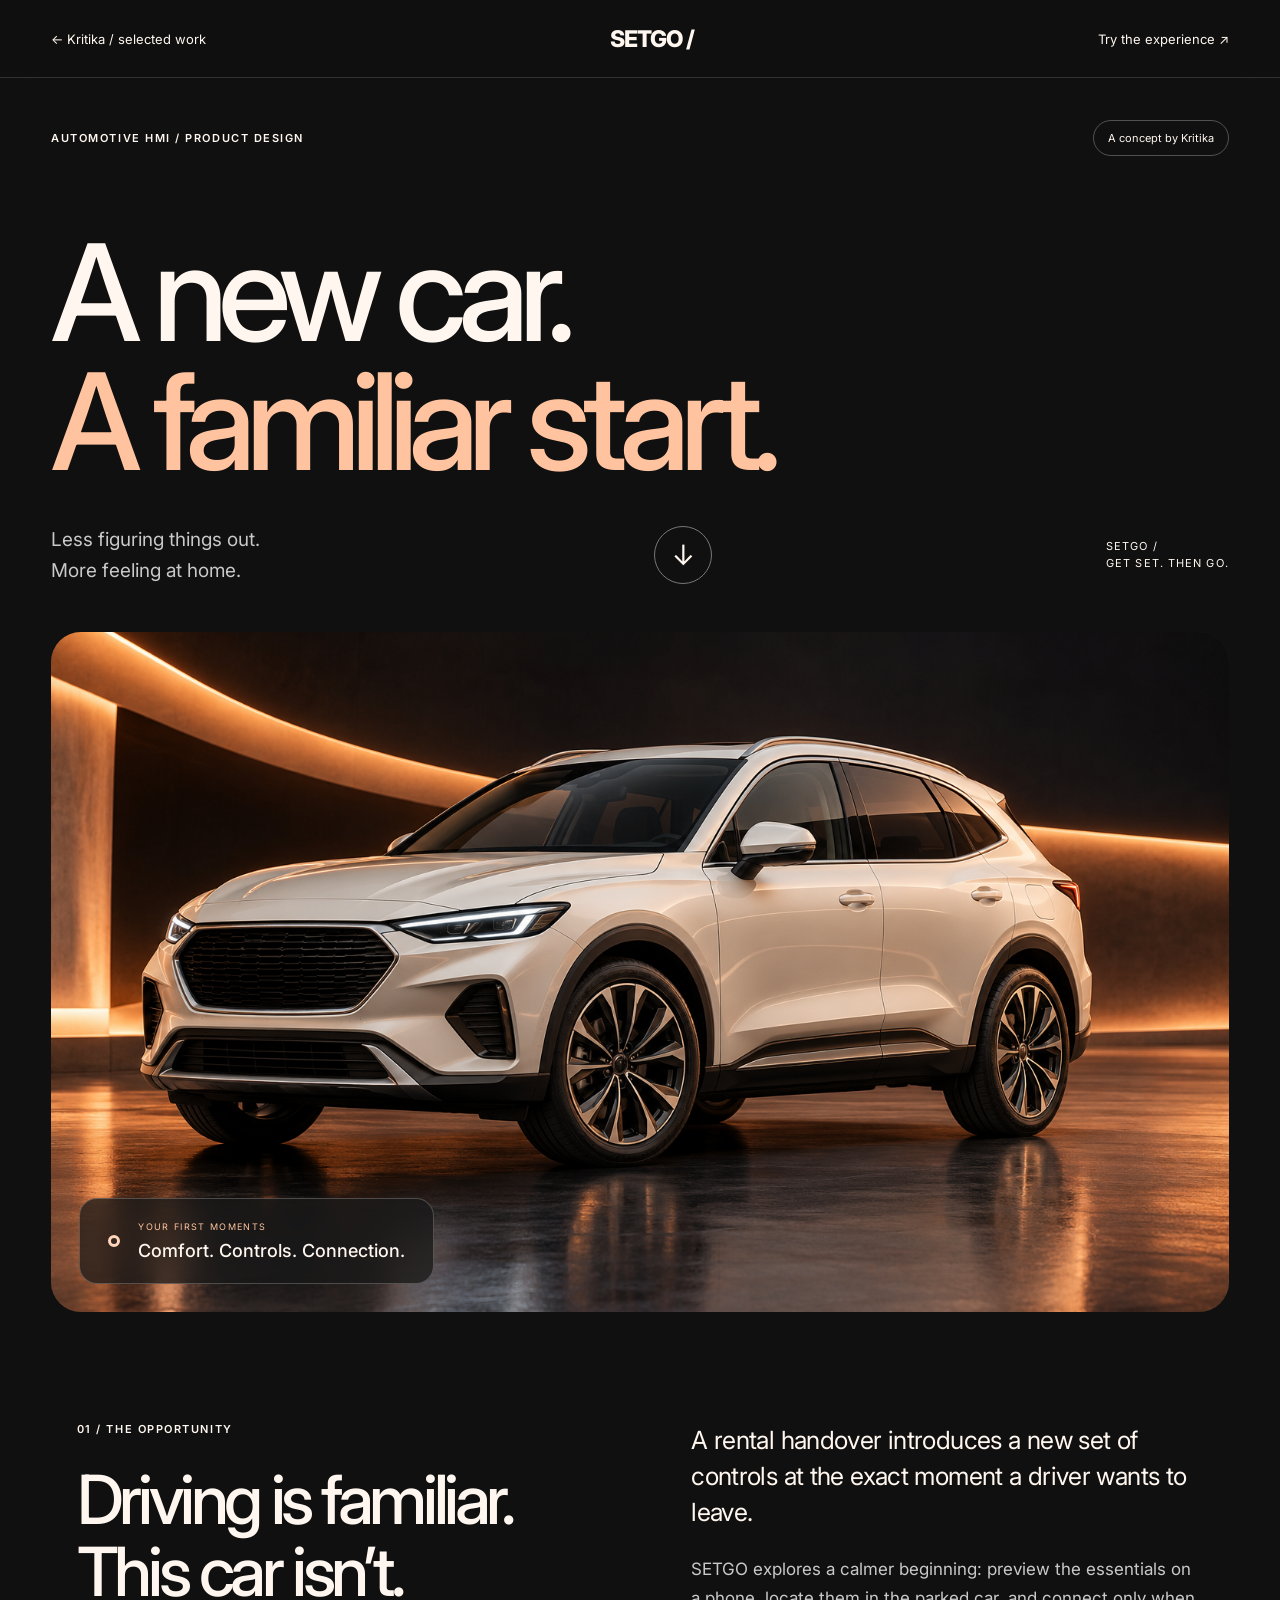
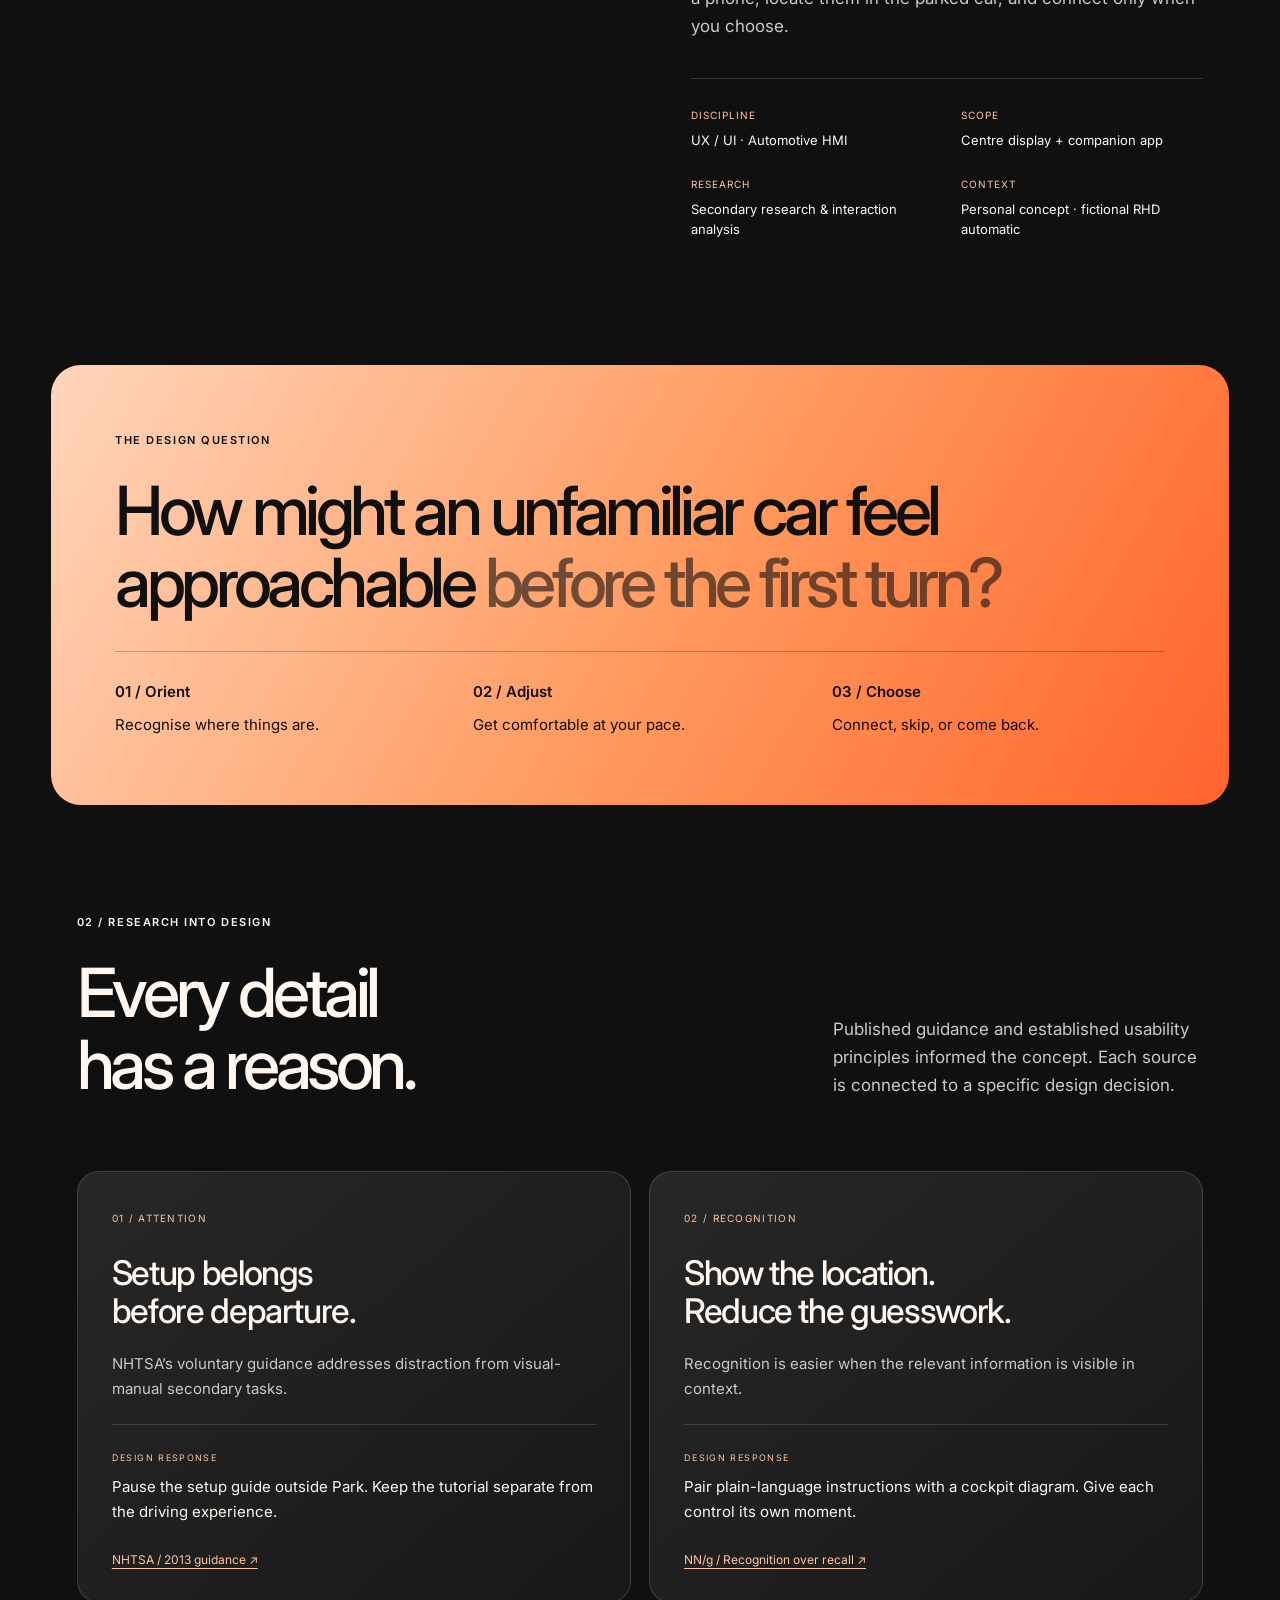
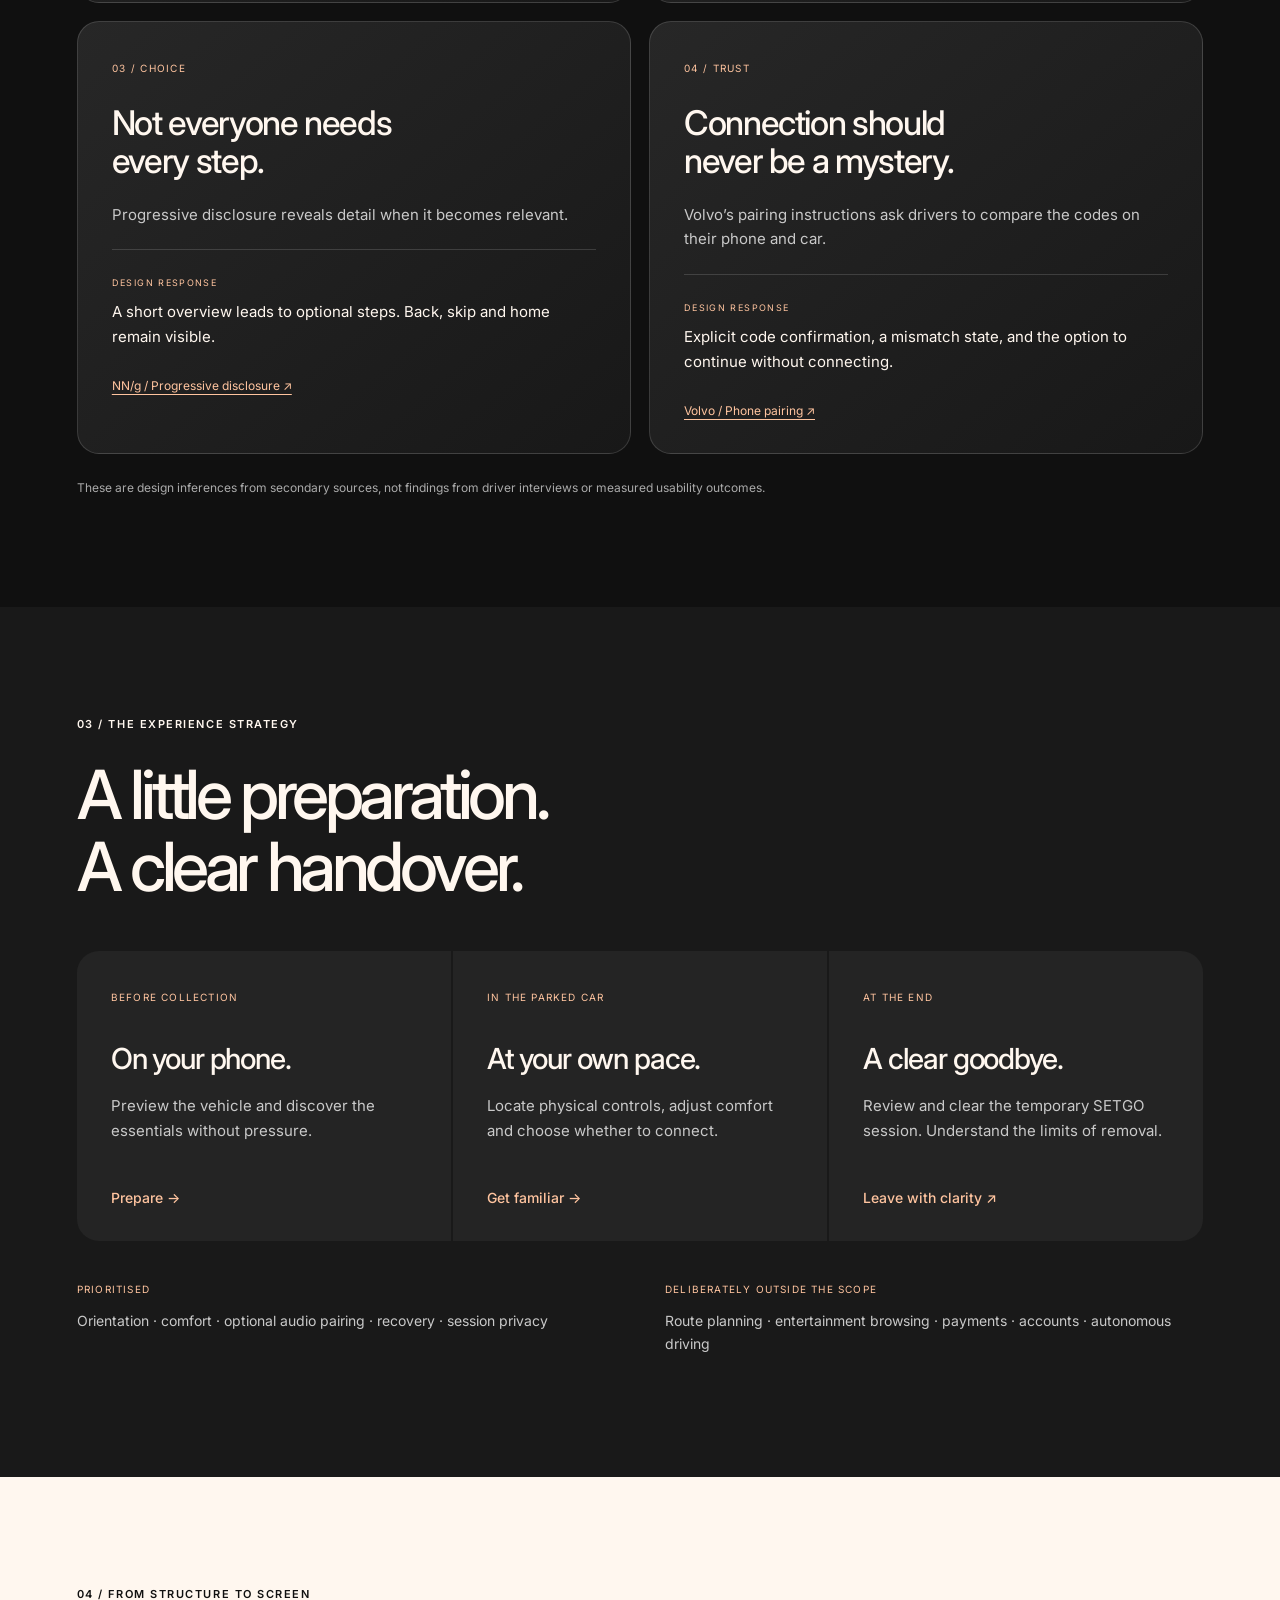
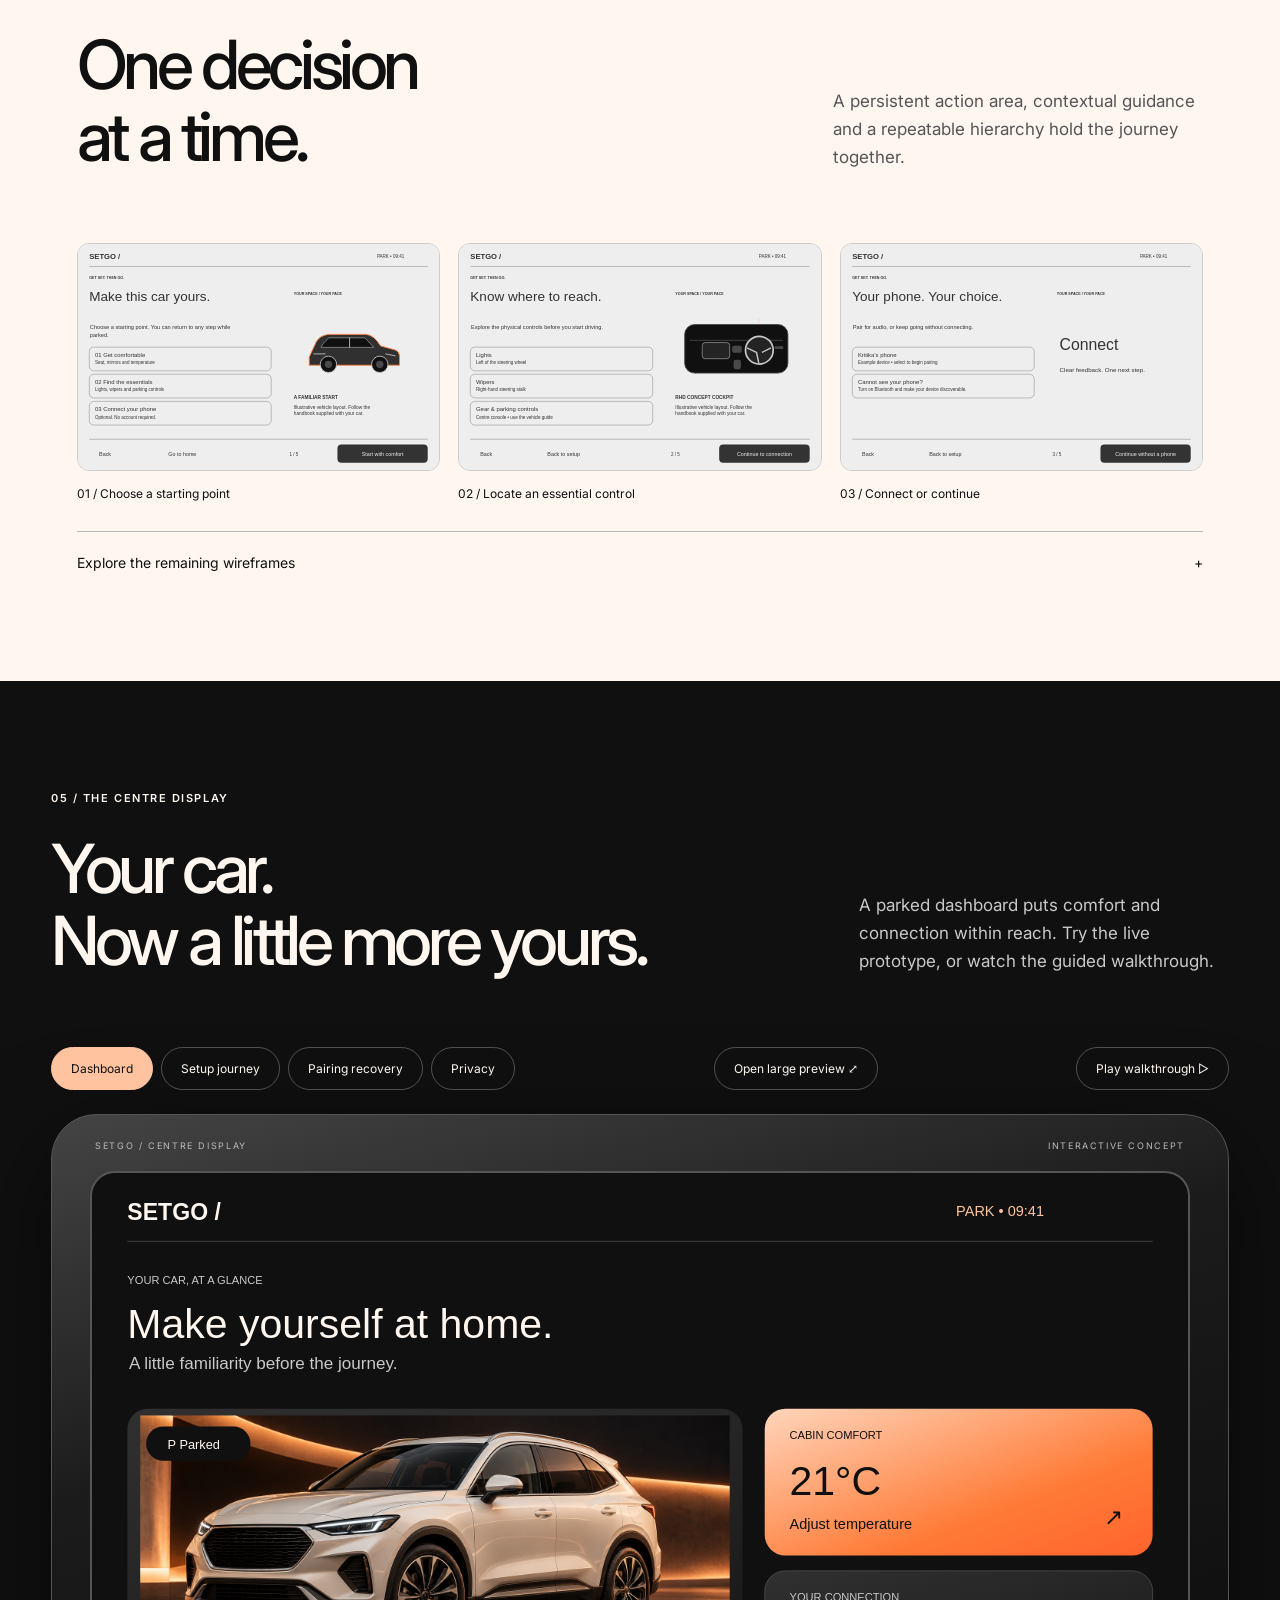
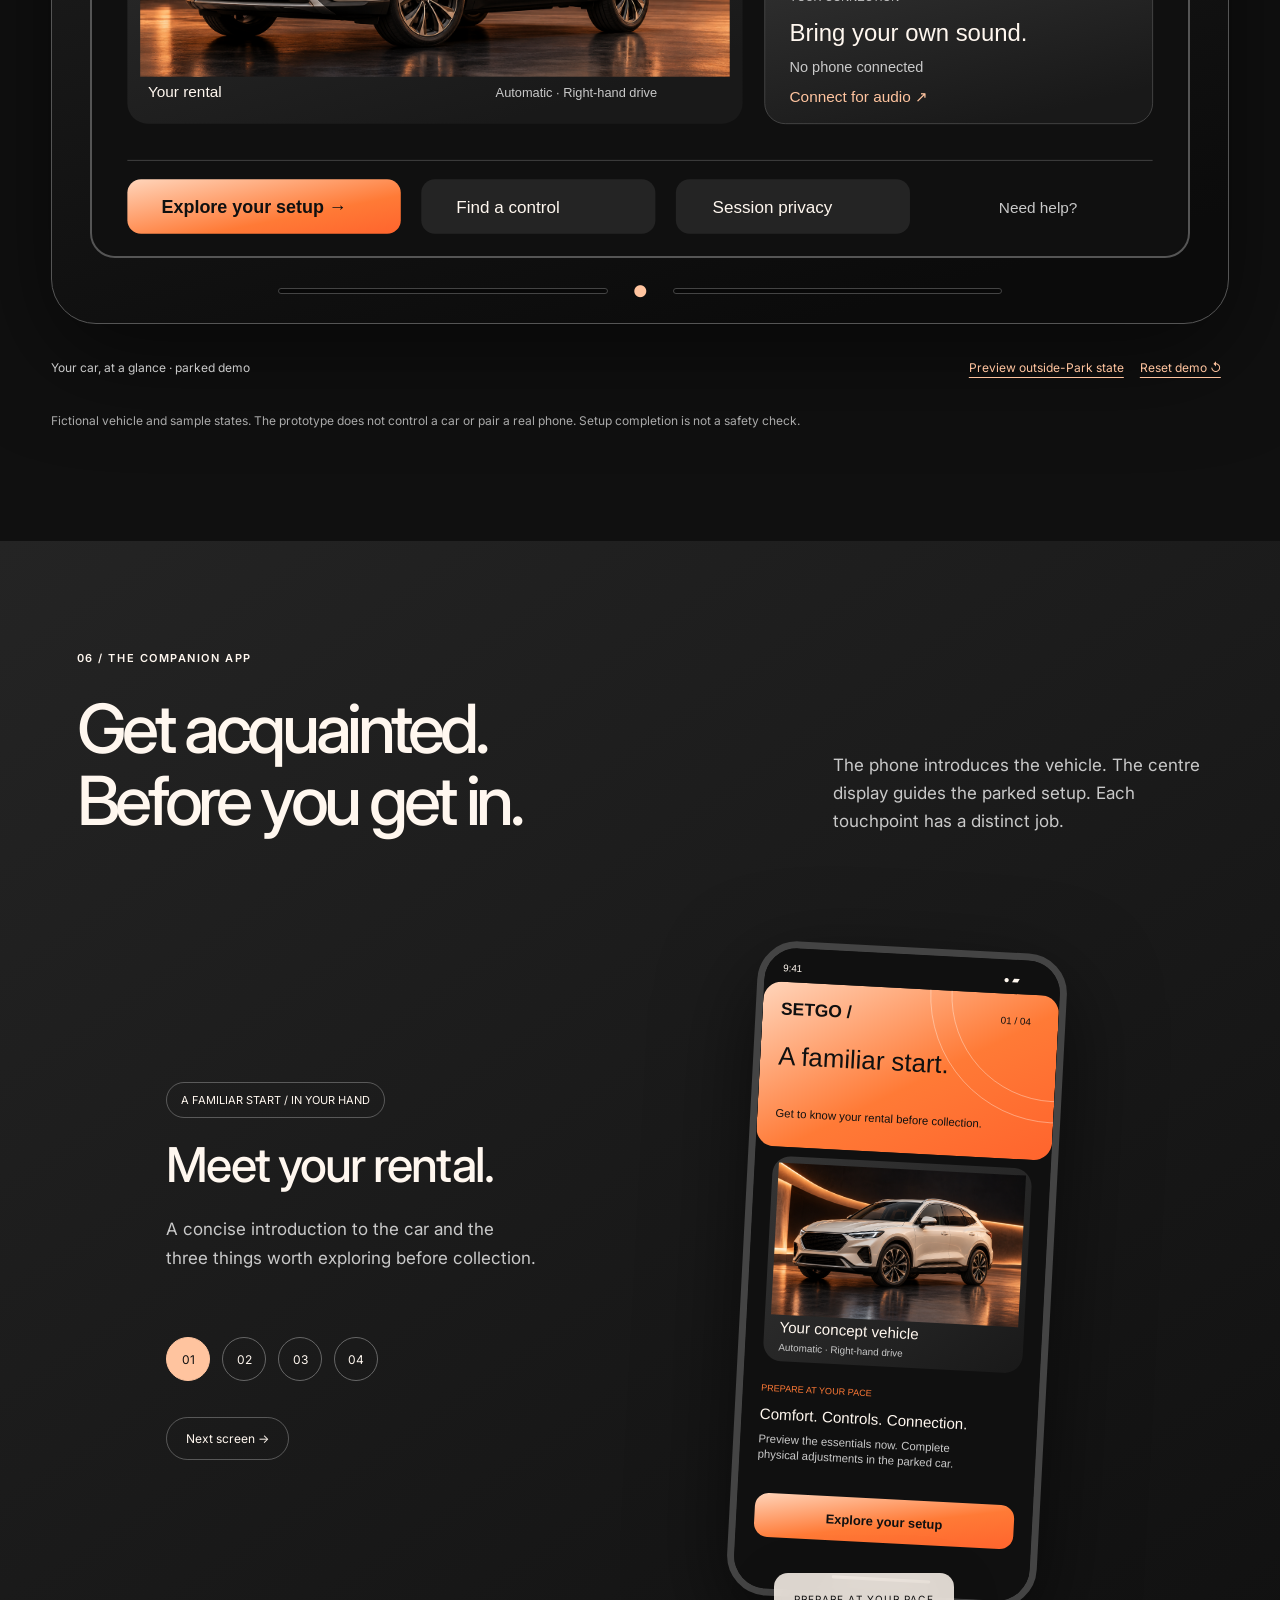
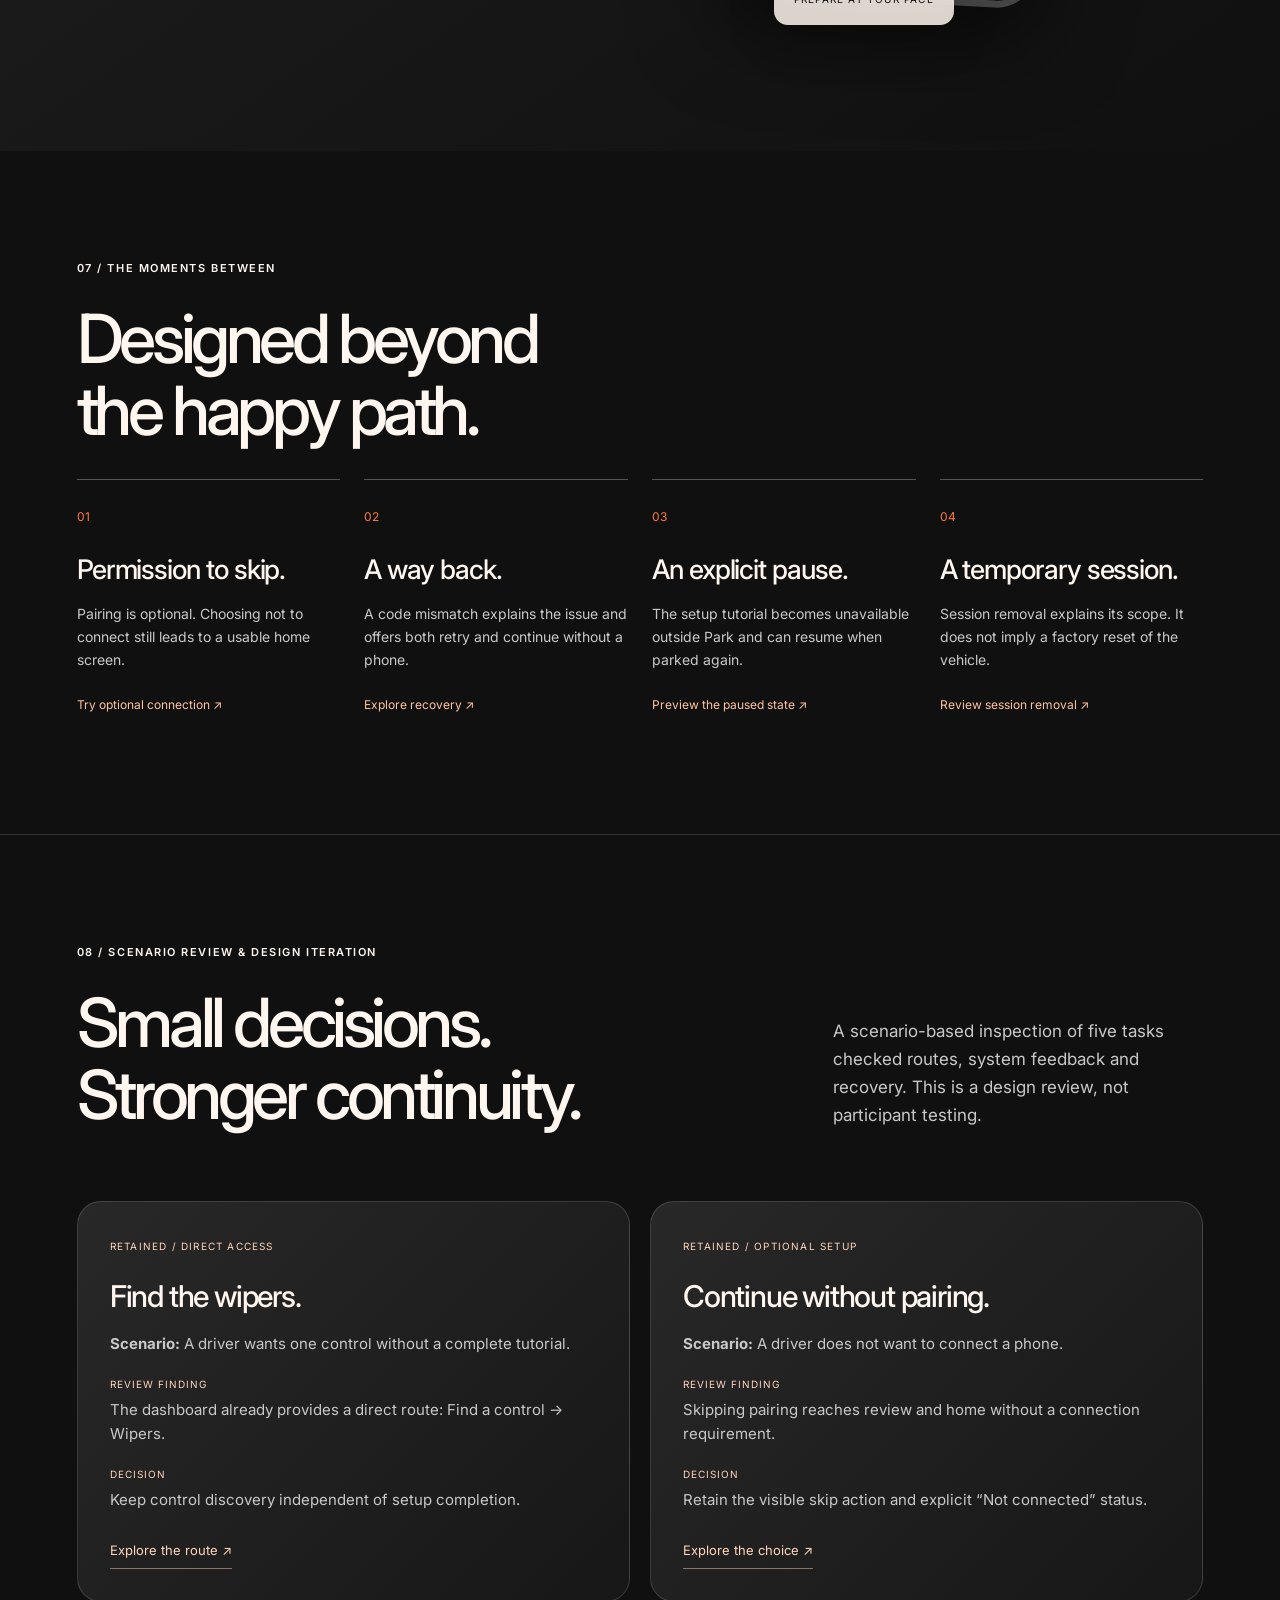
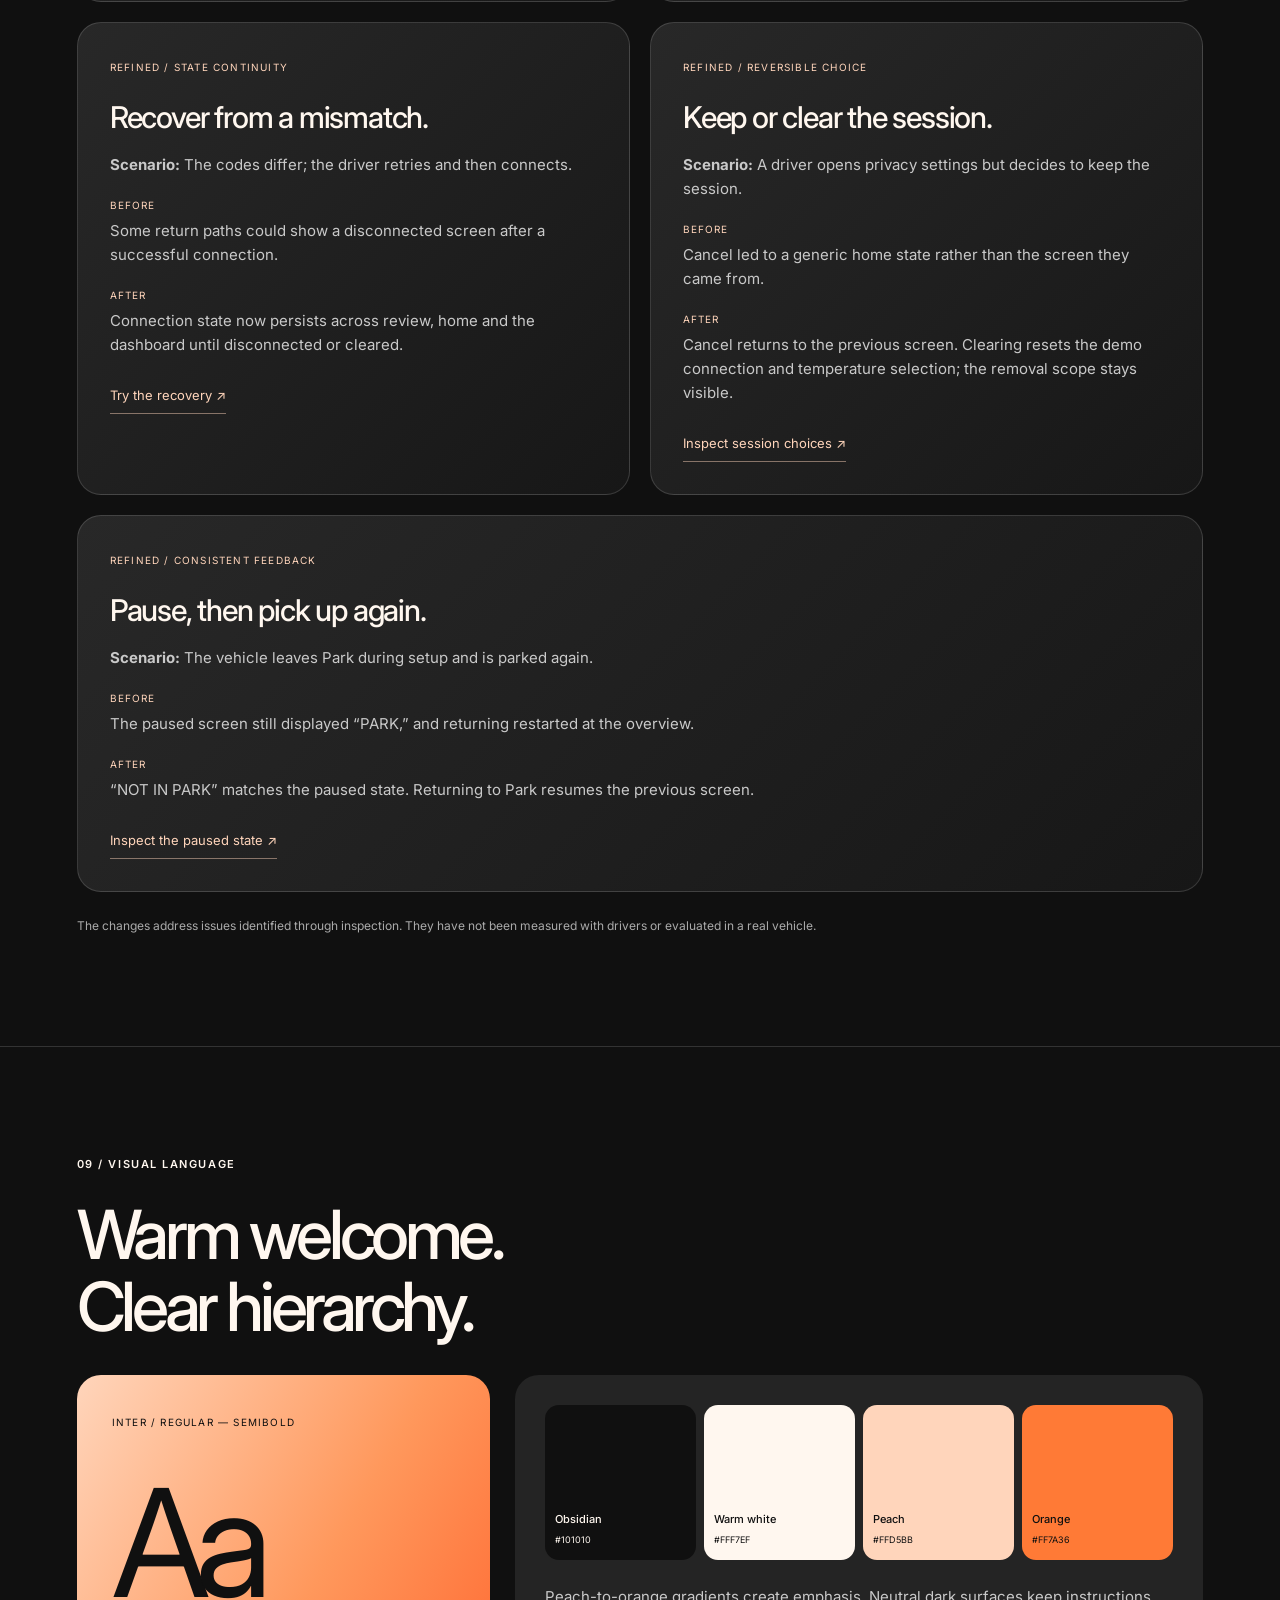
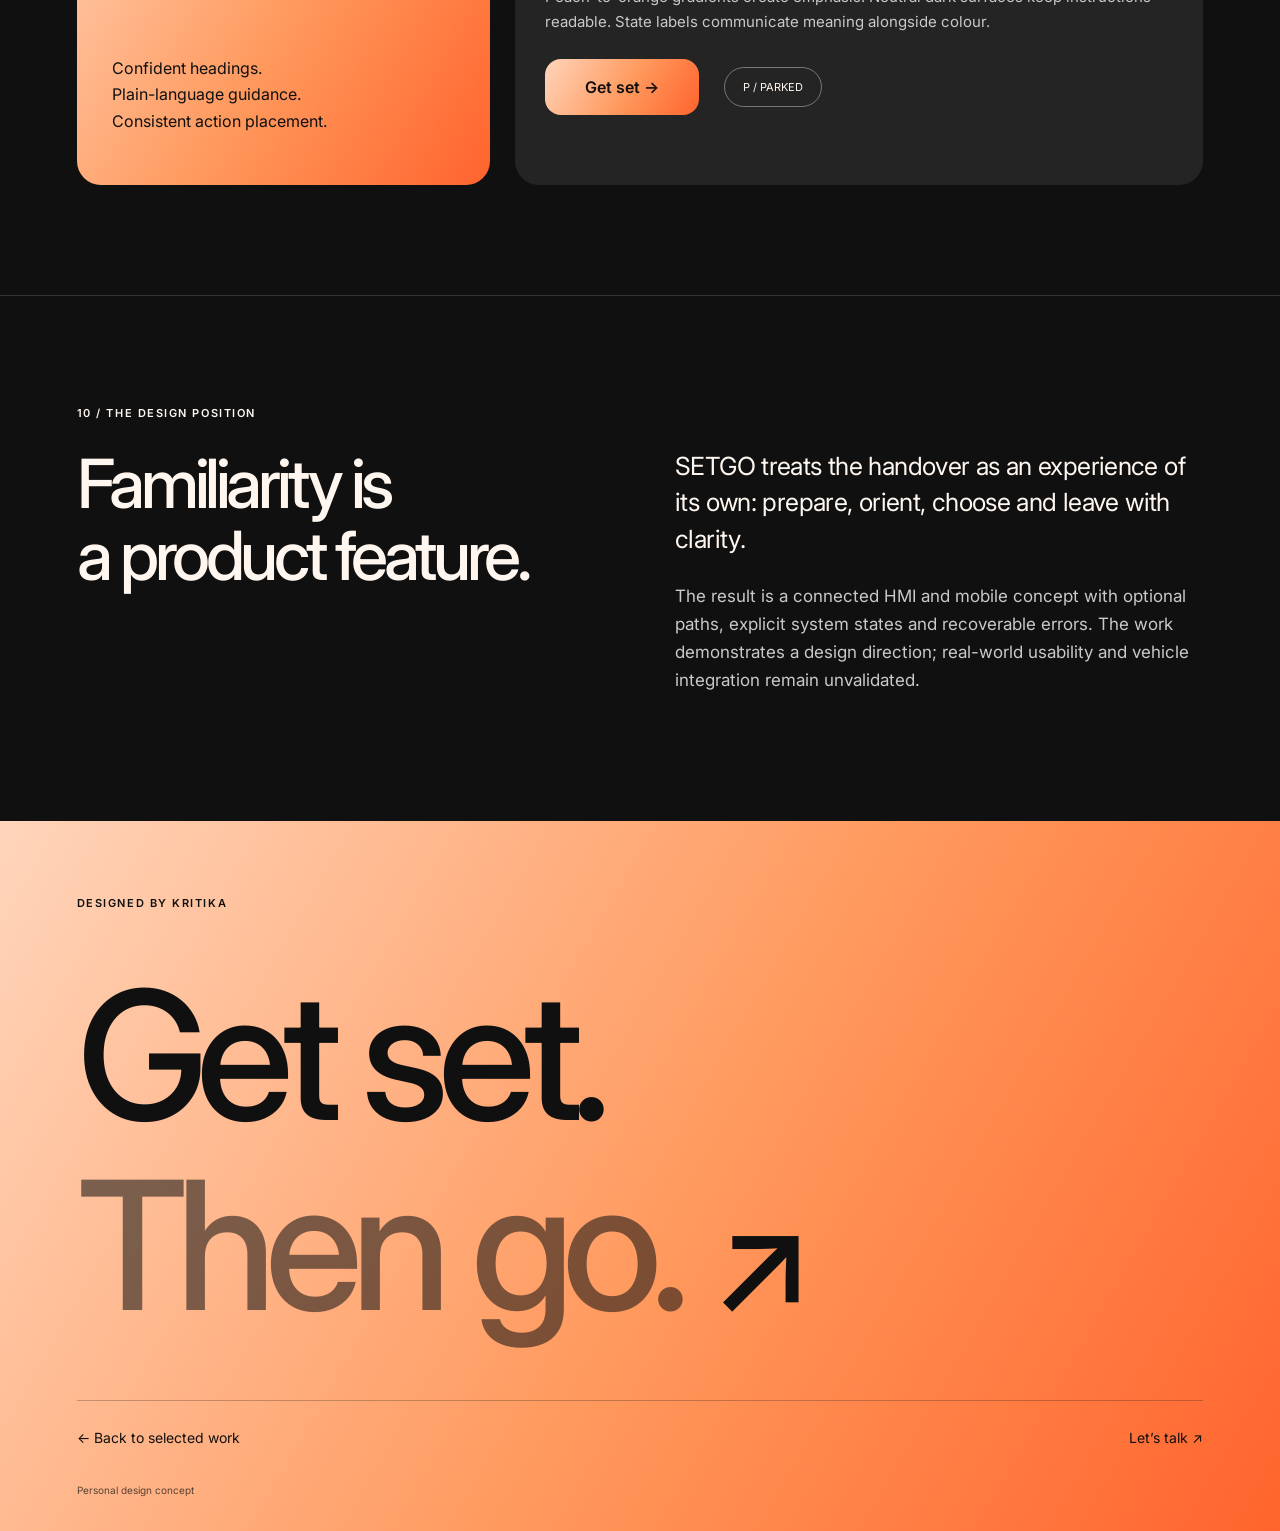
==== commit 5c5f4b9c: "Add scenario review and preserve SETGO demo state" ====
--- a/setgo/index.html
+++ b/setgo/index.html
@@ -15,7 +15,14 @@
 <section class="section experience" id="experience"><div class="section-heading"><div><span class="eyebrow">05 / THE CENTRE DISPLAY</span><h2>Your car.<br>Now a little more yours.</h2></div><p>A parked dashboard puts comfort and connection within reach. Try the live prototype, or watch the guided walkthrough.</p></div><div class="demo-toolbar"><div class="demo-tabs" role="group" aria-label="Demo starting point"><button data-screen="dashboard" aria-pressed="true">Dashboard</button><button data-screen="welcome" aria-pressed="false">Setup journey</button><button data-screen="pairerror" aria-pressed="false">Pairing recovery</button><button data-screen="privacy" aria-pressed="false">Privacy</button></div><button id="expand" class="outline">Open large preview ⤢</button><button id="play" class="outline" aria-pressed="false">Play walkthrough ▷</button></div><div class="cockpit"><div class="dashboard-label"><span>SETGO / CENTRE DISPLAY</span><span>INTERACTIVE CONCEPT</span></div><div id="hmi" class="hmi" aria-label="Interactive parked vehicle setup"></div><div class="vent"><i></i><span>●</span><i></i></div></div><div class="demo-footer"><p id="screen-status" role="status">Dashboard · parked demo</p><div><button class="text-button" id="park">Preview outside-Park state</button><button class="text-button" id="restart">Reset demo ↺</button></div></div><p class="footnote">Fictional vehicle and sample states. The prototype does not control a car or pair a real phone. Setup completion is not a safety check.</p></section>
 <section class="section phone-section"><div class="section-heading"><div><span class="eyebrow">06 / THE COMPANION APP</span><h2>Get acquainted.<br>Before you get in.</h2></div><p>The phone introduces the vehicle. The centre display guides the parked setup. Each touchpoint has a distinct job.</p></div><div class="phone-stage"><div class="phone-copy"><span class="pill">A FAMILIAR START / IN YOUR HAND</span><h3 id="phone-title">Meet your rental.</h3><p id="phone-caption">A concise introduction to the car and the three things worth exploring before collection.</p><div class="phone-stepper" role="group" aria-label="Companion app screens"><button data-phone="0" aria-pressed="true">01</button><button data-phone="1" aria-pressed="false">02</button><button data-phone="2" aria-pressed="false">03</button><button data-phone="3" aria-pressed="false">04</button></div><button class="outline" id="phone-next">Next screen →</button></div><div class="phone-wrap"><div class="phone-device"><img id="phone-image" src="companion/01-discover.svg" alt="SETGO mobile welcome screen" loading="lazy"></div><span class="floating-label">PREPARE AT YOUR PACE</span></div></div></section>
 <section class="section details-section"><span class="eyebrow">07 / THE MOMENTS BETWEEN</span><h2>Designed beyond<br>the happy path.</h2><div class="edge-grid"><article><span class="number">01</span><h3>Permission to skip.</h3><p>Pairing is optional. Choosing not to connect still leads to a usable home screen.</p><button data-jump="phone">Try optional connection ↗</button></article><article><span class="number">02</span><h3>A way back.</h3><p>A code mismatch explains the issue and offers both retry and continue without a phone.</p><button data-jump="pairerror">Explore recovery ↗</button></article><article><span class="number">03</span><h3>An explicit pause.</h3><p>The setup tutorial becomes unavailable outside Park and can resume when parked again.</p><button data-jump="locked">Preview the paused state ↗</button></article><article><span class="number">04</span><h3>A temporary session.</h3><p>Session removal explains its scope. It does not imply a factory reset of the vehicle.</p><button data-jump="privacy">Review session removal ↗</button></article></div></section>
-<section class="section system"><span class="eyebrow">08 / VISUAL LANGUAGE</span><h2>Warm welcome.<br>Clear hierarchy.</h2><div class="system-grid"><article class="type-card"><small>INTER / REGULAR — SEMIBOLD</small><span class="type-sample">Aa</span><p>Confident headings.<br>Plain-language guidance.<br>Consistent action placement.</p></article><article class="palette-card"><div class="swatches"><span style="--sw:#101010"><b>Obsidian</b><small>#101010</small></span><span style="--sw:#FFF7EF;color:#101010"><b>Warm white</b><small>#FFF7EF</small></span><span style="--sw:#FFD5BB;color:#101010"><b>Peach</b><small>#FFD5BB</small></span><span style="--sw:#FF7A36;color:#101010"><b>Orange</b><small>#FF7A36</small></span></div><p>Peach-to-orange gradients create emphasis. Neutral dark surfaces keep instructions readable. State labels communicate meaning alongside colour.</p><div class="component-sample"><span class="sample-button">Get set →</span><span class="sample-pill">P / PARKED</span></div></article></div></section>
-<section class="section reflection"><span class="eyebrow">09 / THE DESIGN POSITION</span><h2>Familiarity is<br>a product feature.</h2><div class="reflection-copy"><p class="lead">SETGO treats the handover as an experience of its own: prepare, orient, choose and leave with clarity.</p><p>The result is a connected HMI and mobile concept with optional paths, explicit system states and recoverable errors. The work demonstrates a design direction; real-world usability and vehicle integration remain unvalidated.</p></div></section>
+
+<section class="section scenario-review" id="scenario-review"><div class="section-heading"><div><span class="eyebrow">08 / SCENARIO REVIEW &amp; DESIGN ITERATION</span><h2>Small decisions.<br>Stronger continuity.</h2></div><p>A scenario-based inspection of five tasks checked routes, system feedback and recovery. This is a design review, not participant testing.</p></div><div class="scenario-grid">
+<article><span class="review-tag">RETAINED / DIRECT ACCESS</span><h3>Find the wipers.</h3><p><b>Scenario:</b> A driver wants one control without a complete tutorial.</p><dl><dt>Review finding</dt><dd>The dashboard already provides a direct route: Find a control → Wipers.</dd><dt>Decision</dt><dd>Keep control discovery independent of setup completion.</dd></dl><button data-jump="controls">Explore the route ↗</button></article>
+<article><span class="review-tag">RETAINED / OPTIONAL SETUP</span><h3>Continue without pairing.</h3><p><b>Scenario:</b> A driver does not want to connect a phone.</p><dl><dt>Review finding</dt><dd>Skipping pairing reaches review and home without a connection requirement.</dd><dt>Decision</dt><dd>Retain the visible skip action and explicit “Not connected” status.</dd></dl><button data-jump="phone">Explore the choice ↗</button></article>
+<article><span class="review-tag">REFINED / STATE CONTINUITY</span><h3>Recover from a mismatch.</h3><p><b>Scenario:</b> The codes differ; the driver retries and then connects.</p><dl><dt>Before</dt><dd>Some return paths could show a disconnected screen after a successful connection.</dd><dt>After</dt><dd>Connection state now persists across review, home and the dashboard until disconnected or cleared.</dd></dl><button data-jump="pairerror">Try the recovery ↗</button></article>
+<article><span class="review-tag">REFINED / REVERSIBLE CHOICE</span><h3>Keep or clear the session.</h3><p><b>Scenario:</b> A driver opens privacy settings but decides to keep the session.</p><dl><dt>Before</dt><dd>Cancel led to a generic home state rather than the screen they came from.</dd><dt>After</dt><dd>Cancel returns to the previous screen. Clearing resets the demo connection and temperature selection; the removal scope stays visible.</dd></dl><button data-jump="privacy">Inspect session choices ↗</button></article>
+<article><span class="review-tag">REFINED / CONSISTENT FEEDBACK</span><h3>Pause, then pick up again.</h3><p><b>Scenario:</b> The vehicle leaves Park during setup and is parked again.</p><dl><dt>Before</dt><dd>The paused screen still displayed “PARK,” and returning restarted at the overview.</dd><dt>After</dt><dd>“NOT IN PARK” matches the paused state. Returning to Park resumes the previous screen.</dd></dl><button data-jump="locked">Inspect the paused state ↗</button></article></div><p class="footnote">The changes address issues identified through inspection. They have not been measured with drivers or evaluated in a real vehicle.</p></section>
+<section class="section system"><span class="eyebrow">09 / VISUAL LANGUAGE</span><h2>Warm welcome.<br>Clear hierarchy.</h2><div class="system-grid"><article class="type-card"><small>INTER / REGULAR — SEMIBOLD</small><span class="type-sample">Aa</span><p>Confident headings.<br>Plain-language guidance.<br>Consistent action placement.</p></article><article class="palette-card"><div class="swatches"><span style="--sw:#101010"><b>Obsidian</b><small>#101010</small></span><span style="--sw:#FFF7EF;color:#101010"><b>Warm white</b><small>#FFF7EF</small></span><span style="--sw:#FFD5BB;color:#101010"><b>Peach</b><small>#FFD5BB</small></span><span style="--sw:#FF7A36;color:#101010"><b>Orange</b><small>#FF7A36</small></span></div><p>Peach-to-orange gradients create emphasis. Neutral dark surfaces keep instructions readable. State labels communicate meaning alongside colour.</p><div class="component-sample"><span class="sample-button">Get set →</span><span class="sample-pill">P / PARKED</span></div></article></div></section>
+<section class="section reflection"><span class="eyebrow">10 / THE DESIGN POSITION</span><h2>Familiarity is<br>a product feature.</h2><div class="reflection-copy"><p class="lead">SETGO treats the handover as an experience of its own: prepare, orient, choose and leave with clarity.</p><p>The result is a connected HMI and mobile concept with optional paths, explicit system states and recoverable errors. The work demonstrates a design direction; real-world usability and vehicle integration remain unvalidated.</p></div></section>
 <footer><span class="eyebrow">DESIGNED BY KRITIKA</span><h2>Get set.<br><em>Then go.</em> <span class="footer-arrow">↗</span></h2><div><a href="../#work">← Back to selected work</a><a href="mailto:kritika200113@gmail.com">Let’s talk ↗</a></div><small>Personal design concept</small></footer>
-</main><dialog id="large-preview"><div class="large-bar"><span>SETGO / INTERACTIVE PREVIEW</span><button id="close-large" class="outline">Close ×</button></div><p class="large-hint">Scroll across to explore the full dashboard.</p><div class="large-scroll"><div id="large-mount"></div></div></dialog><script src="case.js"></script></body></html>
+</main><dialog id="large-preview"><div class="large-bar"><span>SETGO / INTERACTIVE PREVIEW</span><button id="close-large" class="outline">Close ×</button></div><p class="large-hint">Scroll across to explore the full dashboard.</p><div class="large-scroll"><div id="large-mount"></div></div></dialog><script src="case.js?v=iteration-1"></script></body></html>
--- a/setgo/case.css
+++ b/setgo/case.css
@@ -7,3 +7,5 @@
 #large-preview{background:#101010;color:#fff7ef;border:1px solid #555;border-radius:20px;width:min(1350px,98vw);max-width:98vw;padding:20px;max-height:96vh}#large-preview::backdrop{background:#000c;backdrop-filter:blur(8px)}.large-bar{display:flex;justify-content:space-between;align-items:center;gap:20px;font-size:12px;letter-spacing:.1em;margin-bottom:20px}.large-scroll{overflow:auto}#large-mount{min-width:900px}.large-hint{display:none;font-size:12px}@media(max-width:900px){.large-hint{display:block}.demo-toolbar>#expand{margin-right:8px}#large-preview{padding:14px}.large-bar{font-size:9px}}
 .floating-label{bottom:-24px;left:32px}
 @media(max-width:600px){.hero-image{height:320px}.hero-image>img{object-fit:contain;object-position:center 20%}.floating-label{left:20px;bottom:-22px}}
+
+.scenario-review{border-top:1px solid var(--line)}.scenario-grid{display:grid;grid-template-columns:repeat(2,minmax(0,1fr));gap:20px}.scenario-grid article{padding:32px;border:1px solid var(--line);border-radius:24px;background:linear-gradient(135deg,#282828,#171717)}.scenario-grid article:last-child{grid-column:1/-1}.review-tag{font-size:10px;letter-spacing:.12em;color:var(--peach)}.scenario-grid h3{font-size:30px;margin:24px 0 18px}.scenario-grid p,.scenario-grid dd{font-size:15px;line-height:1.6;color:var(--muted)}.scenario-grid dt{font-size:10px;text-transform:uppercase;letter-spacing:.1em;color:var(--peach);margin-top:22px}.scenario-grid dd{margin:8px 0 20px}.scenario-grid button{background:none;border:0;border-bottom:1px solid #ffd5bb77;color:var(--peach);padding:10px 0;font-size:13px}@media(max-width:650px){.scenario-grid{grid-template-columns:1fr}.scenario-grid article{padding:25px}}
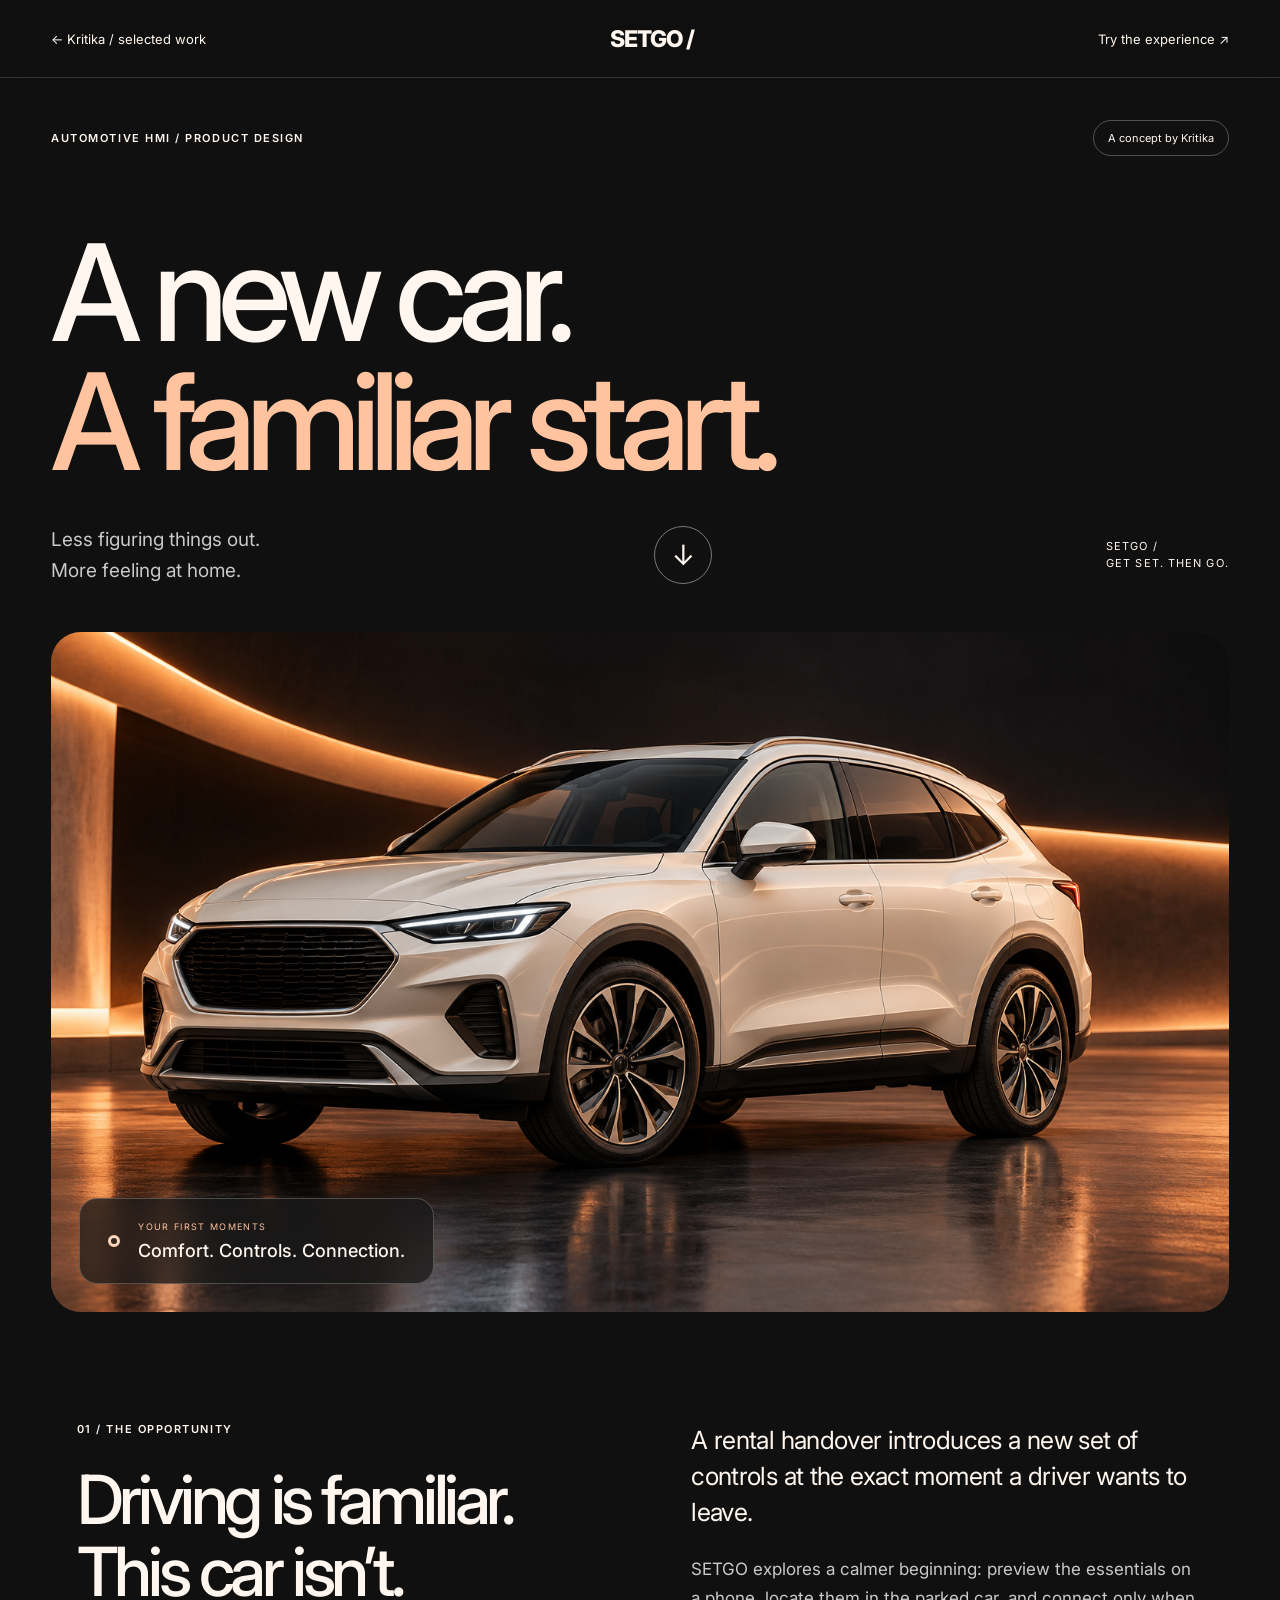
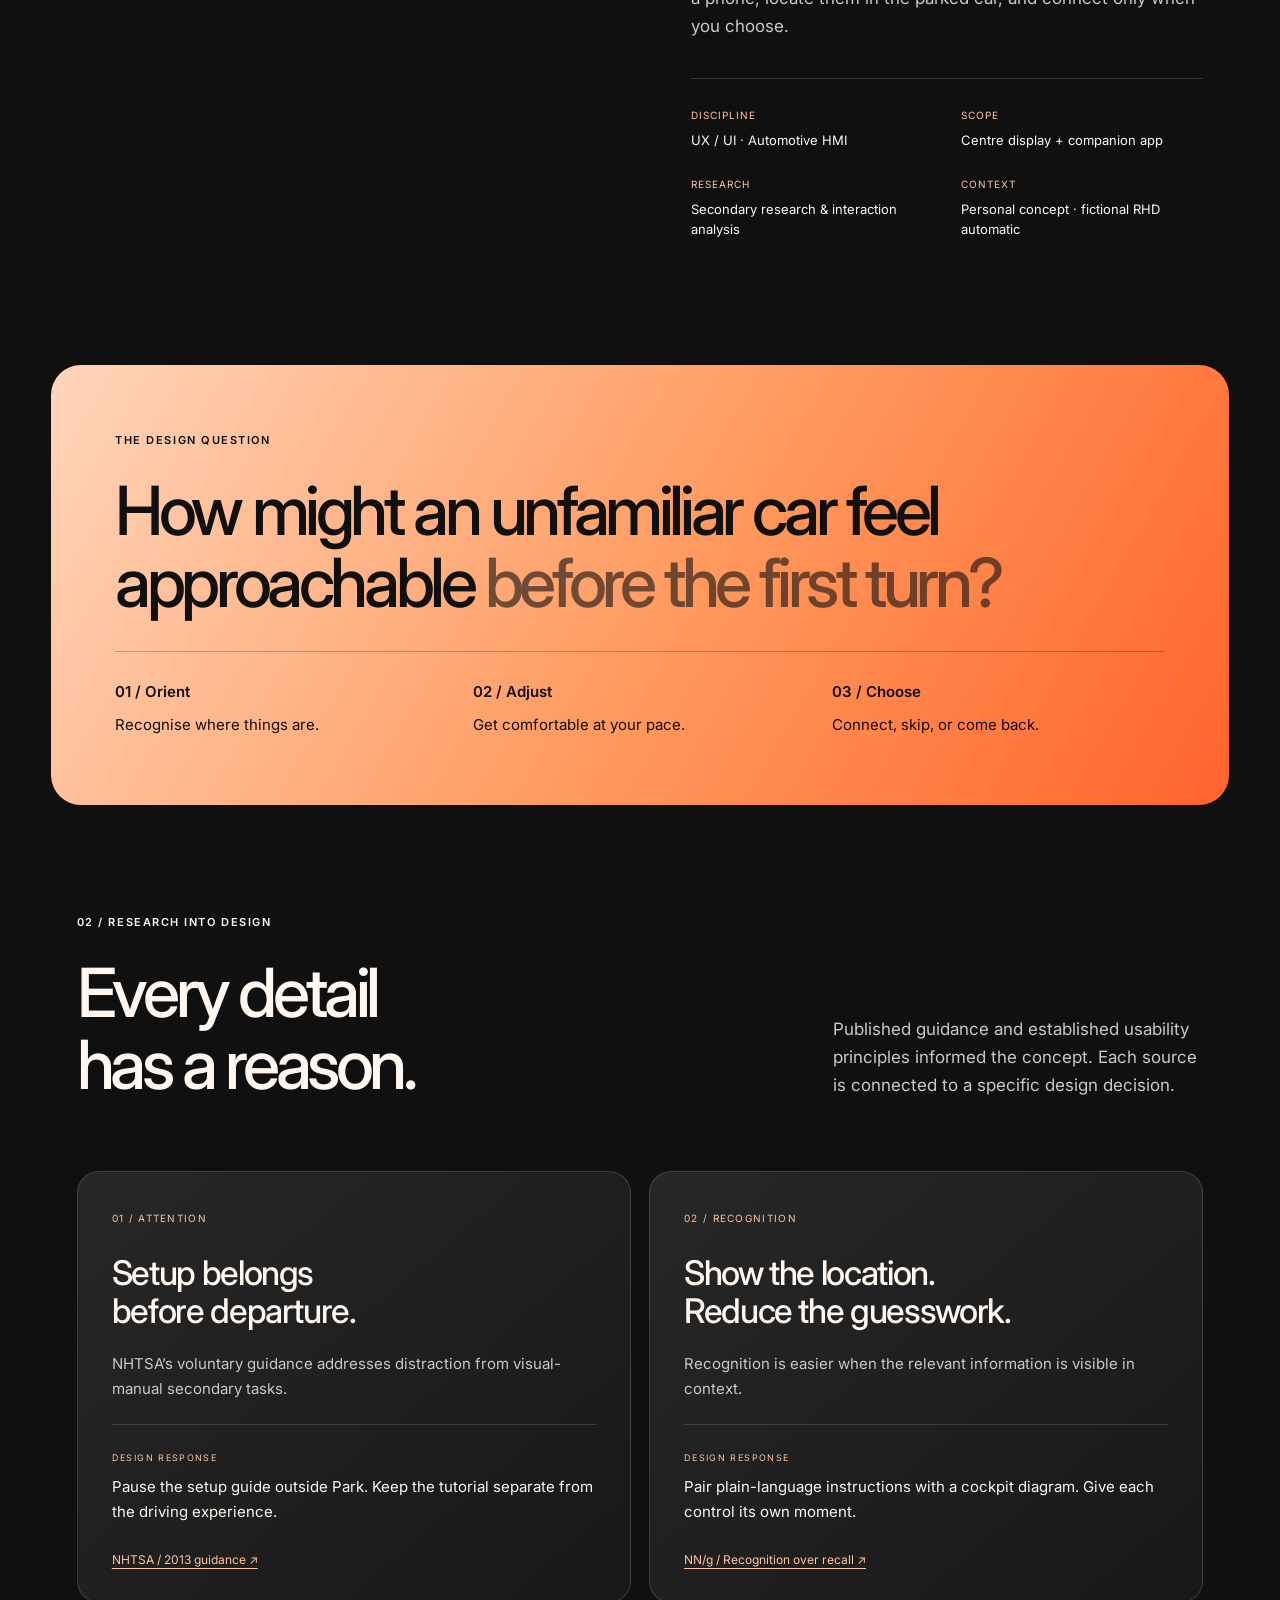
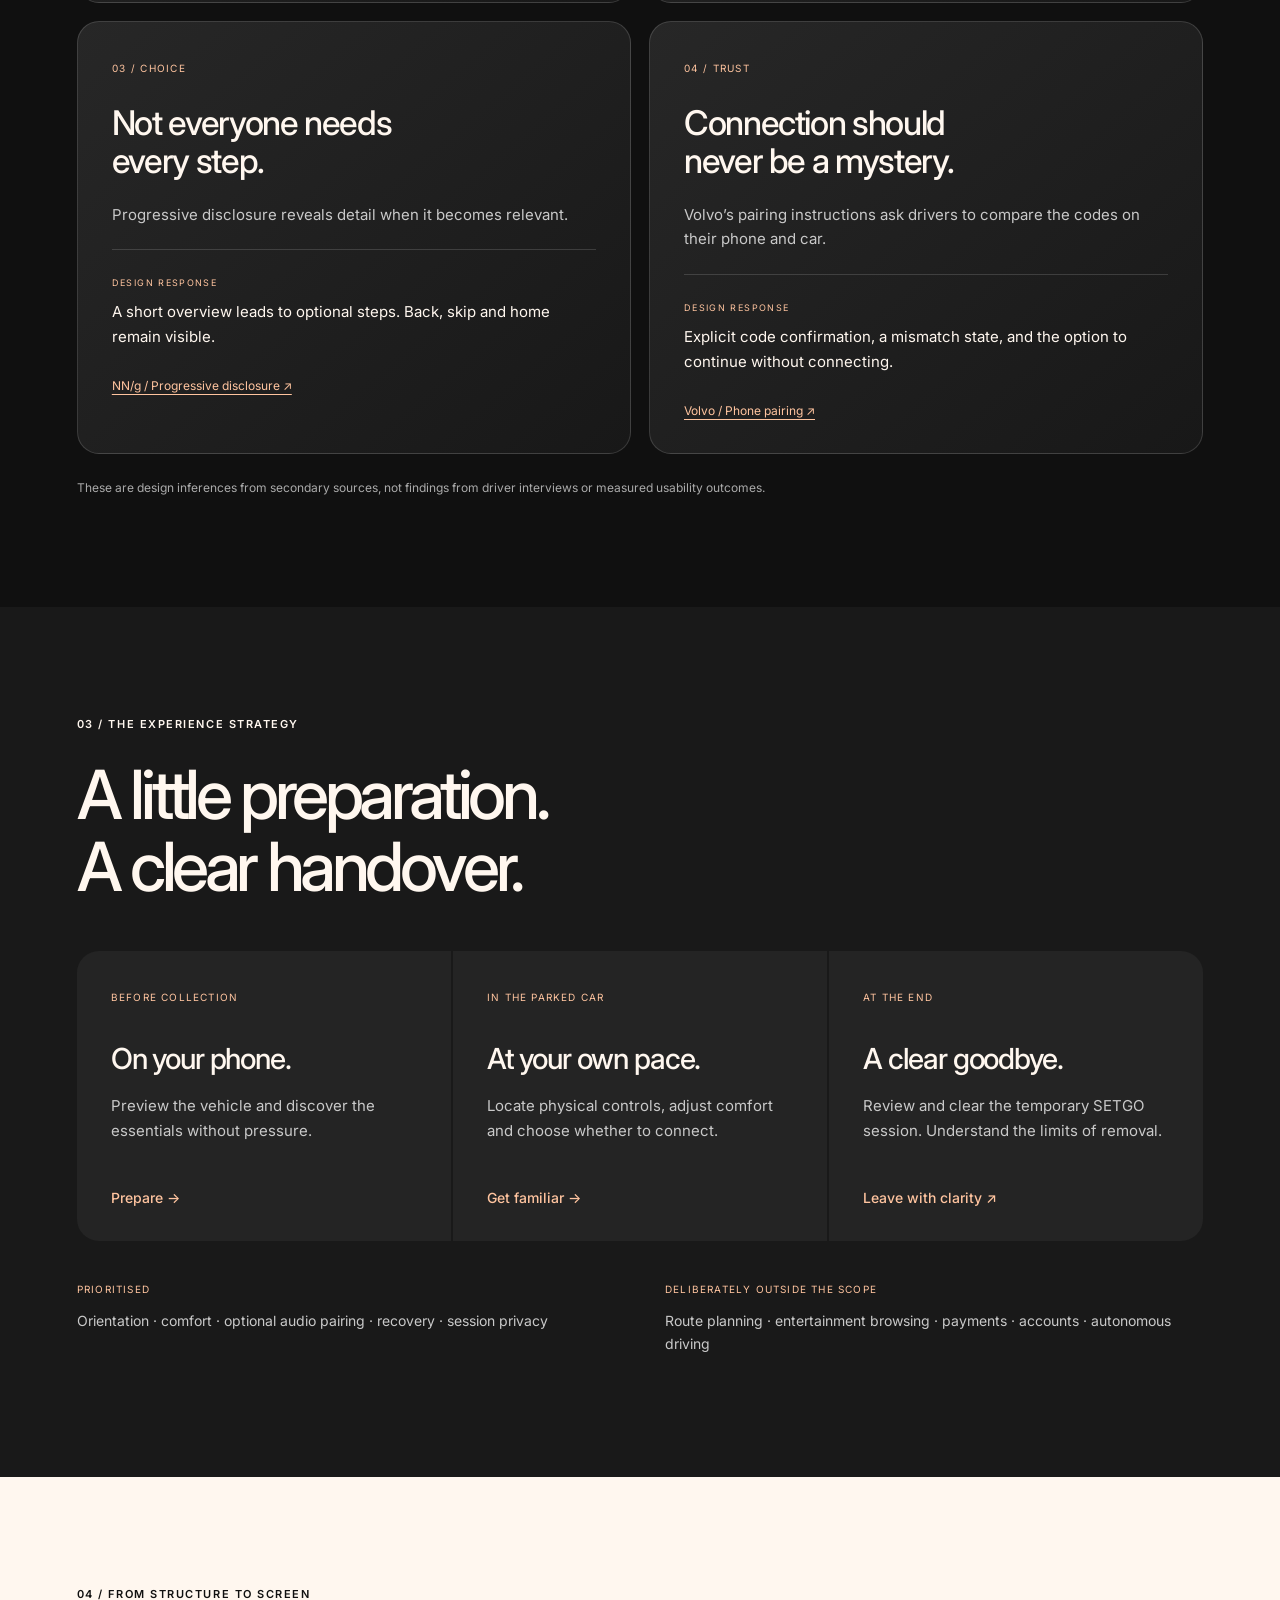
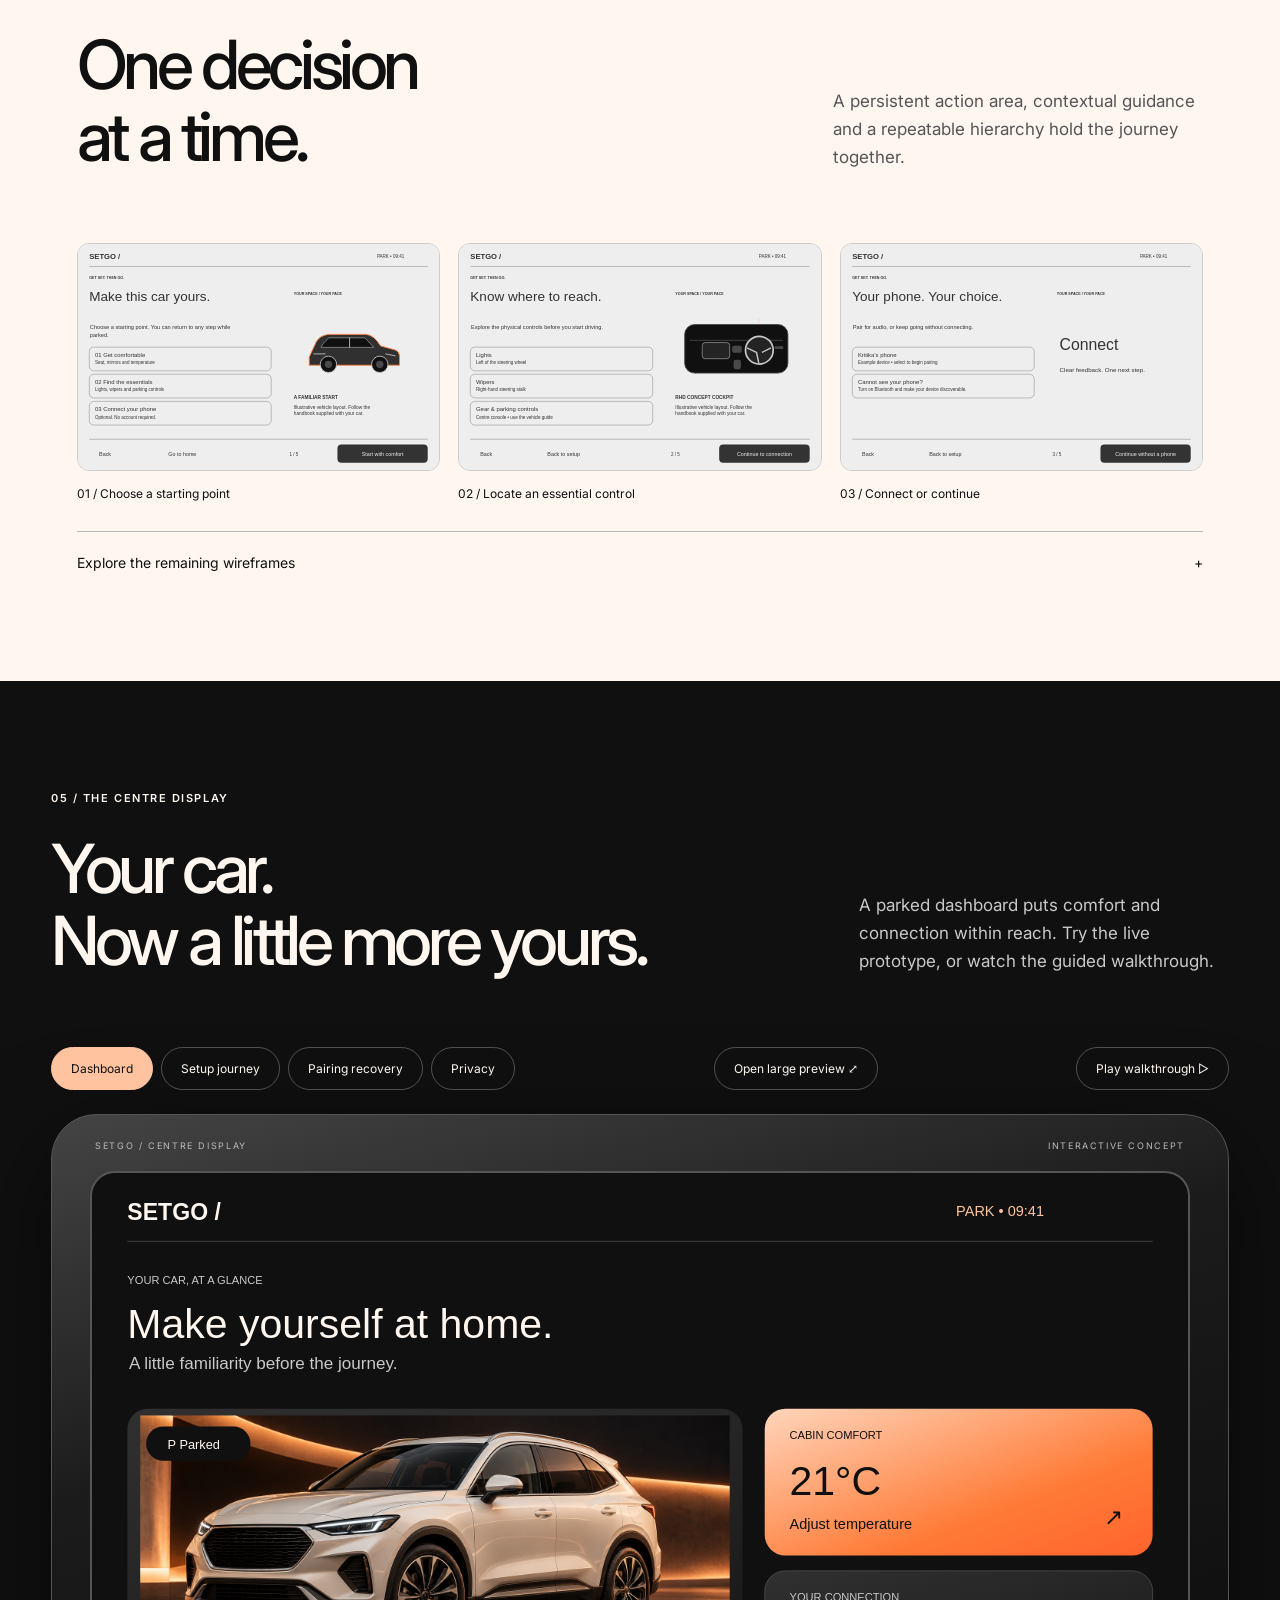
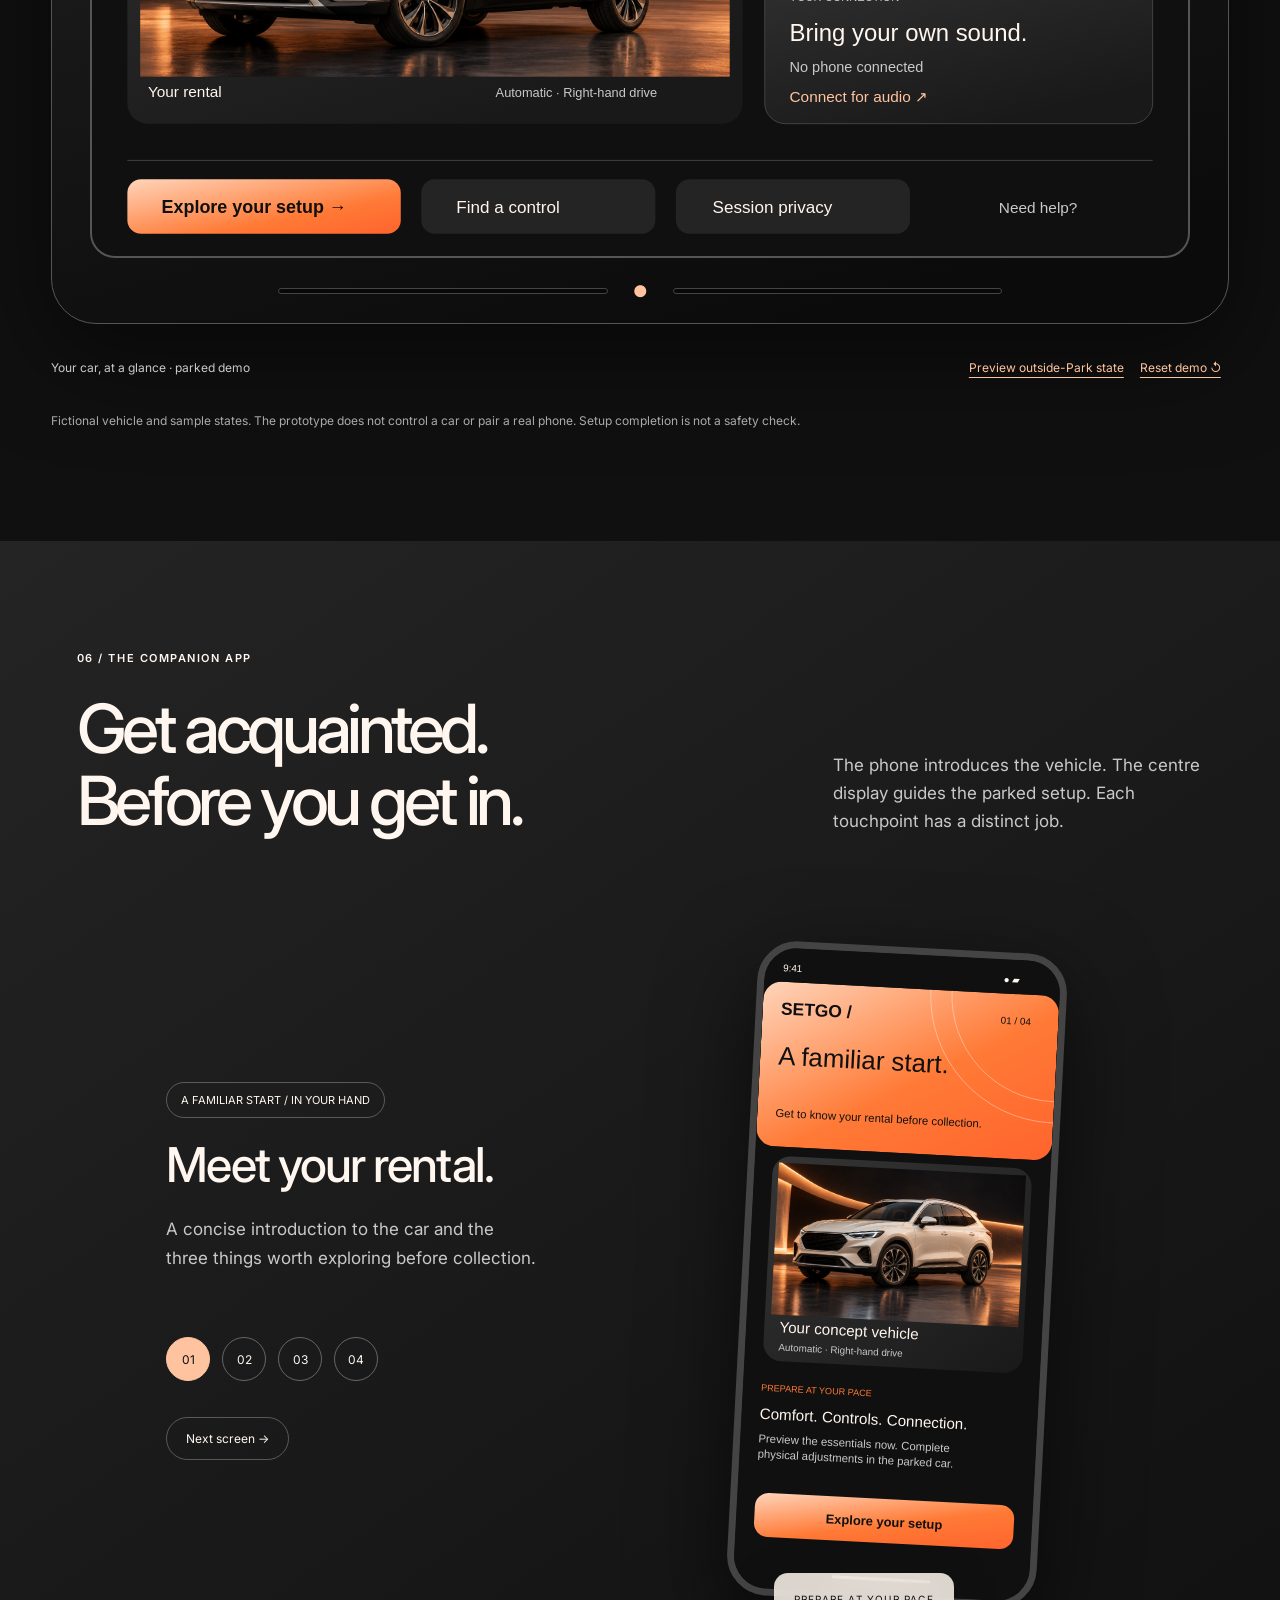
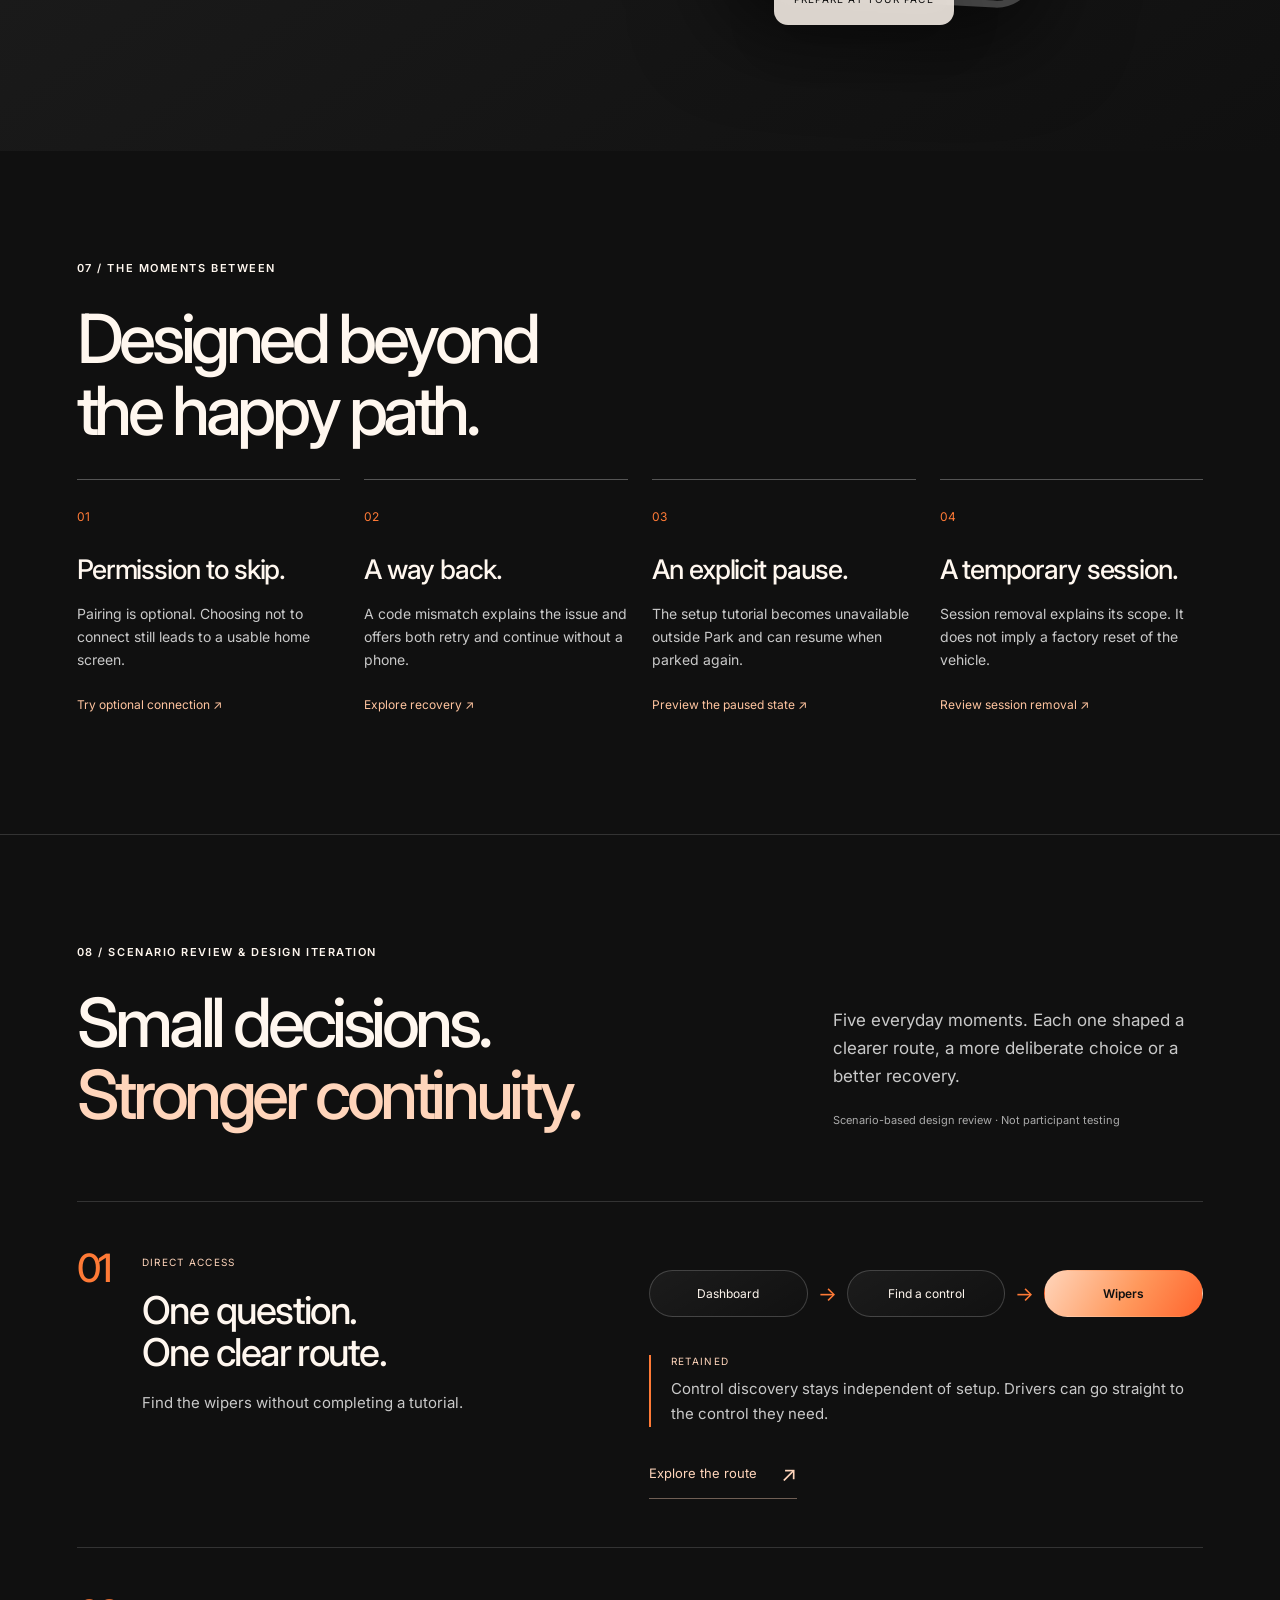
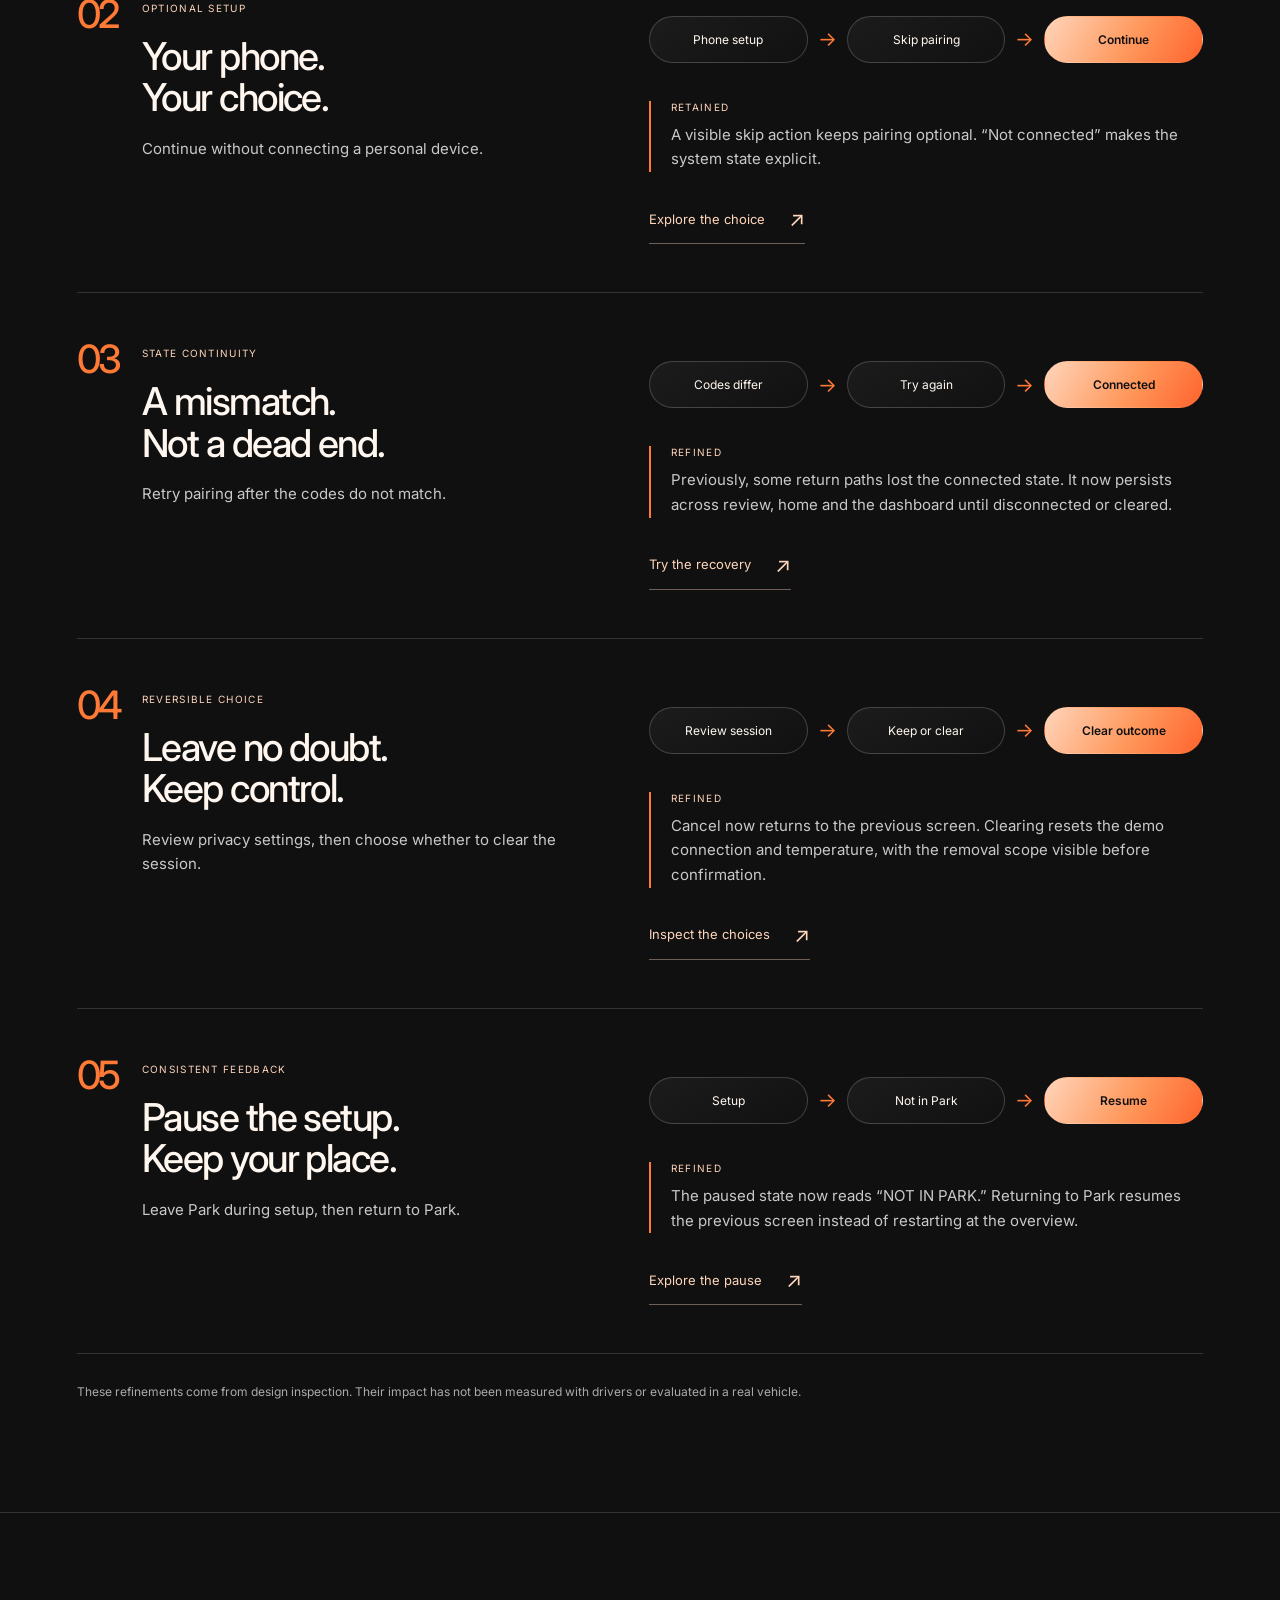
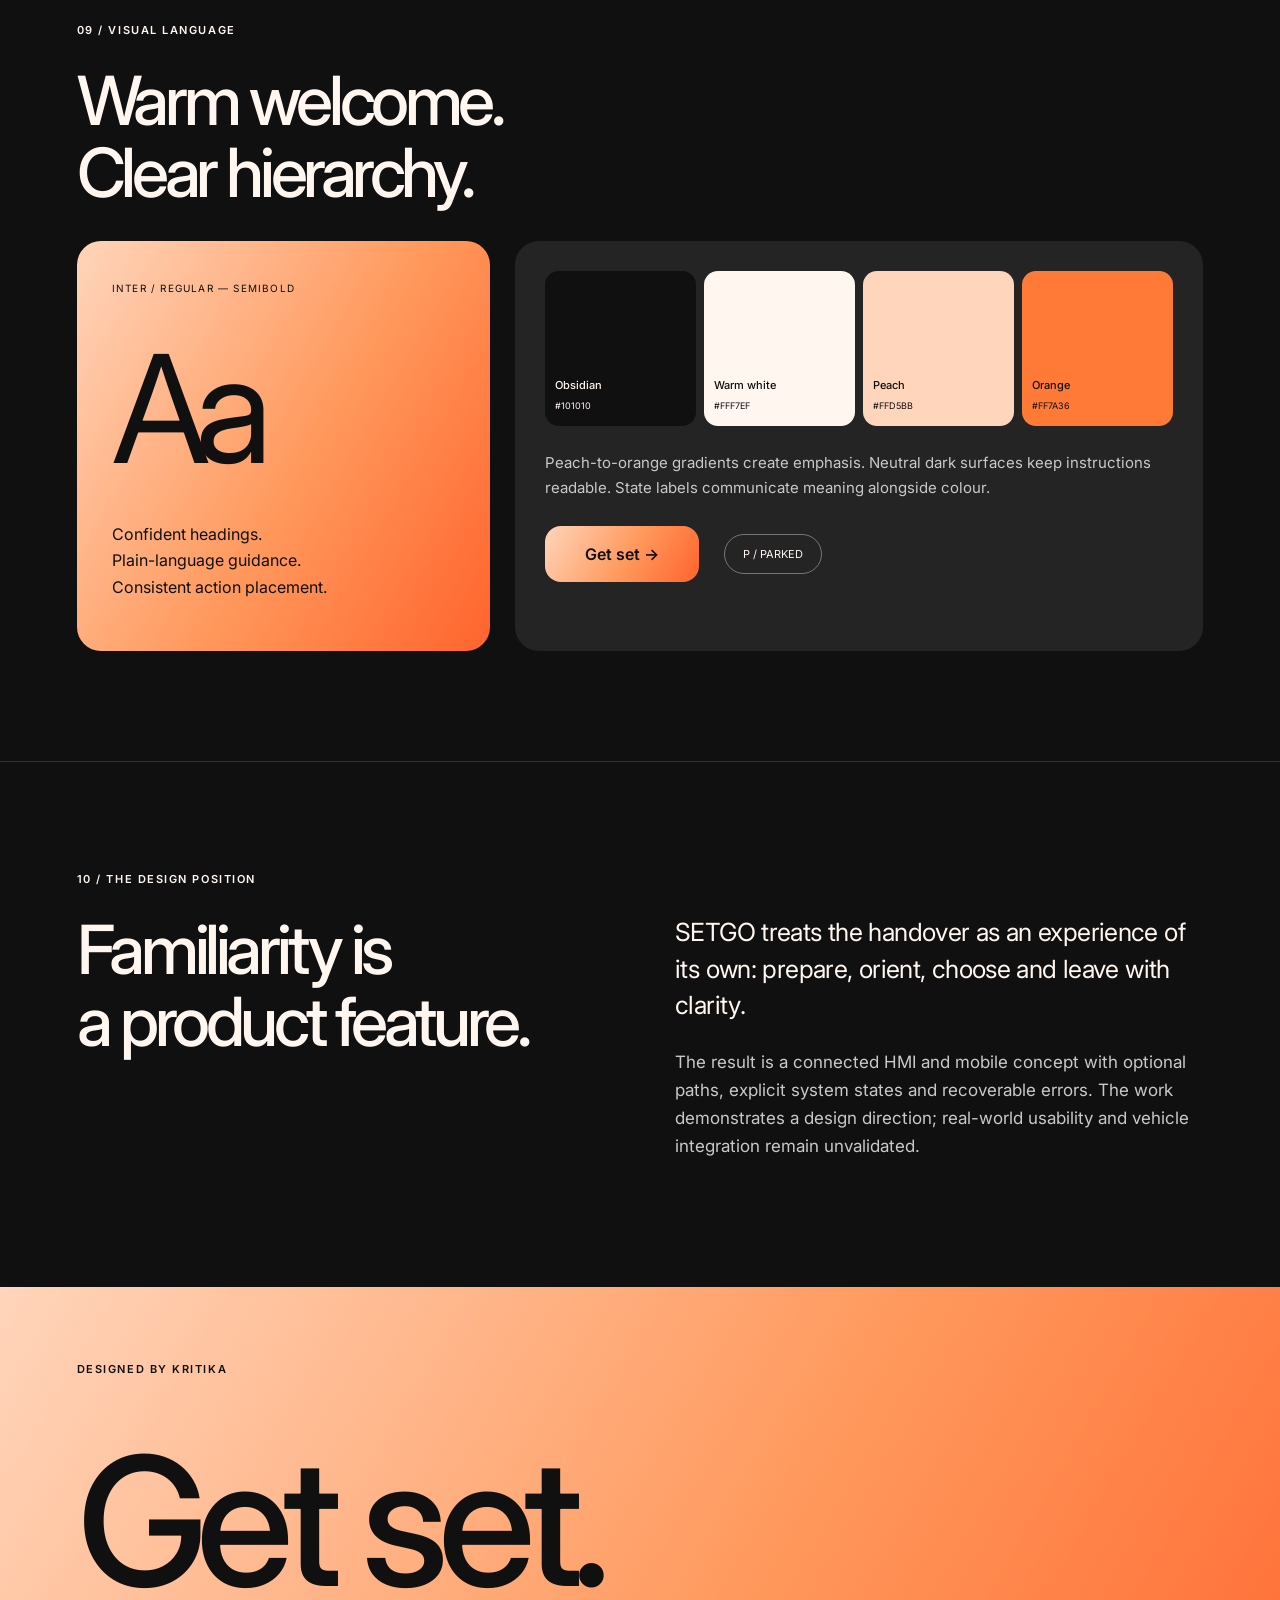
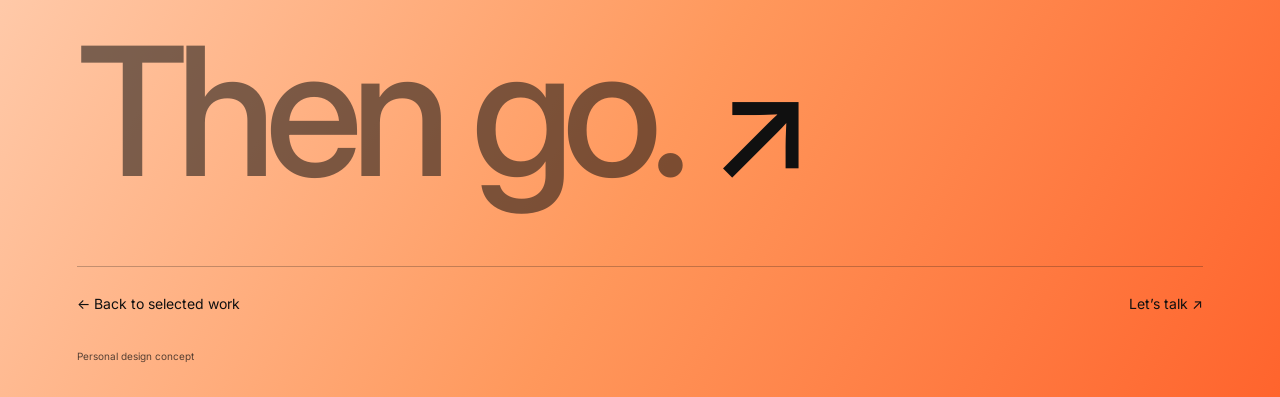
==== commit e118a0b3: "Restyle SETGO review as visual scenario stories" ====
--- a/setgo/index.html
+++ b/setgo/index.html
@@ -1,5 +1,5 @@
 <!doctype html>
-<html lang="en"><head><meta charset="utf-8"><meta name="viewport" content="width=device-width, initial-scale=1"><meta name="theme-color" content="#101010"><meta name="description" content="SETGO by Kritika — an automotive HMI and companion app concept for a familiar start in an unfamiliar rental car."><title>SETGO — A familiar start · Kritika</title><link rel="stylesheet" href="case.css?v=peach-20261008"></head>
+<html lang="en"><head><meta charset="utf-8"><meta name="viewport" content="width=device-width, initial-scale=1"><meta name="theme-color" content="#101010"><meta name="description" content="SETGO by Kritika — an automotive HMI and companion app concept for a familiar start in an unfamiliar rental car."><title>SETGO — A familiar start · Kritika</title><link rel="stylesheet" href="case.css?v=story-20261008"></head>
 <body><a class="skip" href="#main">Skip to case study</a><header class="nav"><a href="../#work" class="back">← Kritika / selected work</a><a class="wordmark" href="#main">SETGO /</a><a href="#experience">Try the experience ↗</a></header>
 <main id="main">
 <section class="hero"><div class="hero-top"><span class="eyebrow">AUTOMOTIVE HMI / PRODUCT DESIGN</span><span class="pill">A concept by Kritika</span></div><h1>A new car.<br><span>A familiar start.</span></h1><div class="hero-bottom"><p>Less figuring things out.<br>More feeling at home.</p><a class="round" href="#story" aria-label="Read the story">↓</a><span>SETGO /<br>GET SET. THEN GO.</span></div><div class="hero-image"><img src="car-hero.png" alt="Illustrative pearl-white rental car in a studio" fetchpriority="high"><div class="glass hero-glass"><span class="status-dot"></span><div><small>YOUR FIRST MOMENTS</small><strong>Comfort. Controls. Connection.</strong></div></div></div></section>
@@ -16,12 +16,7 @@
 <section class="section phone-section"><div class="section-heading"><div><span class="eyebrow">06 / THE COMPANION APP</span><h2>Get acquainted.<br>Before you get in.</h2></div><p>The phone introduces the vehicle. The centre display guides the parked setup. Each touchpoint has a distinct job.</p></div><div class="phone-stage"><div class="phone-copy"><span class="pill">A FAMILIAR START / IN YOUR HAND</span><h3 id="phone-title">Meet your rental.</h3><p id="phone-caption">A concise introduction to the car and the three things worth exploring before collection.</p><div class="phone-stepper" role="group" aria-label="Companion app screens"><button data-phone="0" aria-pressed="true">01</button><button data-phone="1" aria-pressed="false">02</button><button data-phone="2" aria-pressed="false">03</button><button data-phone="3" aria-pressed="false">04</button></div><button class="outline" id="phone-next">Next screen →</button></div><div class="phone-wrap"><div class="phone-device"><img id="phone-image" src="companion/01-discover.svg" alt="SETGO mobile welcome screen" loading="lazy"></div><span class="floating-label">PREPARE AT YOUR PACE</span></div></div></section>
 <section class="section details-section"><span class="eyebrow">07 / THE MOMENTS BETWEEN</span><h2>Designed beyond<br>the happy path.</h2><div class="edge-grid"><article><span class="number">01</span><h3>Permission to skip.</h3><p>Pairing is optional. Choosing not to connect still leads to a usable home screen.</p><button data-jump="phone">Try optional connection ↗</button></article><article><span class="number">02</span><h3>A way back.</h3><p>A code mismatch explains the issue and offers both retry and continue without a phone.</p><button data-jump="pairerror">Explore recovery ↗</button></article><article><span class="number">03</span><h3>An explicit pause.</h3><p>The setup tutorial becomes unavailable outside Park and can resume when parked again.</p><button data-jump="locked">Preview the paused state ↗</button></article><article><span class="number">04</span><h3>A temporary session.</h3><p>Session removal explains its scope. It does not imply a factory reset of the vehicle.</p><button data-jump="privacy">Review session removal ↗</button></article></div></section>
 
-<section class="section scenario-review" id="scenario-review"><div class="section-heading"><div><span class="eyebrow">08 / SCENARIO REVIEW &amp; DESIGN ITERATION</span><h2>Small decisions.<br>Stronger continuity.</h2></div><p>A scenario-based inspection of five tasks checked routes, system feedback and recovery. This is a design review, not participant testing.</p></div><div class="scenario-grid">
-<article><span class="review-tag">RETAINED / DIRECT ACCESS</span><h3>Find the wipers.</h3><p><b>Scenario:</b> A driver wants one control without a complete tutorial.</p><dl><dt>Review finding</dt><dd>The dashboard already provides a direct route: Find a control → Wipers.</dd><dt>Decision</dt><dd>Keep control discovery independent of setup completion.</dd></dl><button data-jump="controls">Explore the route ↗</button></article>
-<article><span class="review-tag">RETAINED / OPTIONAL SETUP</span><h3>Continue without pairing.</h3><p><b>Scenario:</b> A driver does not want to connect a phone.</p><dl><dt>Review finding</dt><dd>Skipping pairing reaches review and home without a connection requirement.</dd><dt>Decision</dt><dd>Retain the visible skip action and explicit “Not connected” status.</dd></dl><button data-jump="phone">Explore the choice ↗</button></article>
-<article><span class="review-tag">REFINED / STATE CONTINUITY</span><h3>Recover from a mismatch.</h3><p><b>Scenario:</b> The codes differ; the driver retries and then connects.</p><dl><dt>Before</dt><dd>Some return paths could show a disconnected screen after a successful connection.</dd><dt>After</dt><dd>Connection state now persists across review, home and the dashboard until disconnected or cleared.</dd></dl><button data-jump="pairerror">Try the recovery ↗</button></article>
-<article><span class="review-tag">REFINED / REVERSIBLE CHOICE</span><h3>Keep or clear the session.</h3><p><b>Scenario:</b> A driver opens privacy settings but decides to keep the session.</p><dl><dt>Before</dt><dd>Cancel led to a generic home state rather than the screen they came from.</dd><dt>After</dt><dd>Cancel returns to the previous screen. Clearing resets the demo connection and temperature selection; the removal scope stays visible.</dd></dl><button data-jump="privacy">Inspect session choices ↗</button></article>
-<article><span class="review-tag">REFINED / CONSISTENT FEEDBACK</span><h3>Pause, then pick up again.</h3><p><b>Scenario:</b> The vehicle leaves Park during setup and is parked again.</p><dl><dt>Before</dt><dd>The paused screen still displayed “PARK,” and returning restarted at the overview.</dd><dt>After</dt><dd>“NOT IN PARK” matches the paused state. Returning to Park resumes the previous screen.</dd></dl><button data-jump="locked">Inspect the paused state ↗</button></article></div><p class="footnote">The changes address issues identified through inspection. They have not been measured with drivers or evaluated in a real vehicle.</p></section>
+<section class="section scenario-review" id="scenario-review"><div class="section-heading"><div><span class="eyebrow">08 / SCENARIO REVIEW &amp; DESIGN ITERATION</span><h2>Small decisions.<br><em>Stronger continuity.</em></h2></div><p>Five everyday moments. Each one shaped a clearer route, a more deliberate choice or a better recovery.<br><small>Scenario-based design review · Not participant testing</small></p></div><div class="review-stories"><article class="review-story"><div class="review-story-title"><span class="review-number">01</span><span class="review-tag">DIRECT ACCESS</span><h3>One question.<br>One clear route.</h3><p>Find the wipers without completing a tutorial.</p></div><div class="review-story-detail"><div class="review-flow" aria-label="Scenario flow"><span class="review-step">Dashboard</span><span class="review-flow-arrow" aria-hidden="true">→</span><span class="review-step">Find a control</span><span class="review-flow-arrow" aria-hidden="true">→</span><span class="review-step">Wipers</span></div><div class="review-decision"><span>Retained</span><p>Control discovery stays independent of setup. Drivers can go straight to the control they need.</p></div><button data-jump="controls">Explore the route<span aria-hidden="true">↗</span></button></div></article><article class="review-story"><div class="review-story-title"><span class="review-number">02</span><span class="review-tag">OPTIONAL SETUP</span><h3>Your phone.<br>Your choice.</h3><p>Continue without connecting a personal device.</p></div><div class="review-story-detail"><div class="review-flow" aria-label="Scenario flow"><span class="review-step">Phone setup</span><span class="review-flow-arrow" aria-hidden="true">→</span><span class="review-step">Skip pairing</span><span class="review-flow-arrow" aria-hidden="true">→</span><span class="review-step">Continue</span></div><div class="review-decision"><span>Retained</span><p>A visible skip action keeps pairing optional. “Not connected” makes the system state explicit.</p></div><button data-jump="phone">Explore the choice<span aria-hidden="true">↗</span></button></div></article><article class="review-story"><div class="review-story-title"><span class="review-number">03</span><span class="review-tag">STATE CONTINUITY</span><h3>A mismatch.<br>Not a dead end.</h3><p>Retry pairing after the codes do not match.</p></div><div class="review-story-detail"><div class="review-flow" aria-label="Scenario flow"><span class="review-step">Codes differ</span><span class="review-flow-arrow" aria-hidden="true">→</span><span class="review-step">Try again</span><span class="review-flow-arrow" aria-hidden="true">→</span><span class="review-step">Connected</span></div><div class="review-decision"><span>Refined</span><p>Previously, some return paths lost the connected state. It now persists across review, home and the dashboard until disconnected or cleared.</p></div><button data-jump="pairerror">Try the recovery<span aria-hidden="true">↗</span></button></div></article><article class="review-story"><div class="review-story-title"><span class="review-number">04</span><span class="review-tag">REVERSIBLE CHOICE</span><h3>Leave no doubt.<br>Keep control.</h3><p>Review privacy settings, then choose whether to clear the session.</p></div><div class="review-story-detail"><div class="review-flow" aria-label="Scenario flow"><span class="review-step">Review session</span><span class="review-flow-arrow" aria-hidden="true">→</span><span class="review-step">Keep or clear</span><span class="review-flow-arrow" aria-hidden="true">→</span><span class="review-step">Clear outcome</span></div><div class="review-decision"><span>Refined</span><p>Cancel now returns to the previous screen. Clearing resets the demo connection and temperature, with the removal scope visible before confirmation.</p></div><button data-jump="privacy">Inspect the choices<span aria-hidden="true">↗</span></button></div></article><article class="review-story"><div class="review-story-title"><span class="review-number">05</span><span class="review-tag">CONSISTENT FEEDBACK</span><h3>Pause the setup.<br>Keep your place.</h3><p>Leave Park during setup, then return to Park.</p></div><div class="review-story-detail"><div class="review-flow" aria-label="Scenario flow"><span class="review-step">Setup</span><span class="review-flow-arrow" aria-hidden="true">→</span><span class="review-step">Not in Park</span><span class="review-flow-arrow" aria-hidden="true">→</span><span class="review-step">Resume</span></div><div class="review-decision"><span>Refined</span><p>The paused state now reads “NOT IN PARK.” Returning to Park resumes the previous screen instead of restarting at the overview.</p></div><button data-jump="locked">Explore the pause<span aria-hidden="true">↗</span></button></div></article></div><p class="footnote">These refinements come from design inspection. Their impact has not been measured with drivers or evaluated in a real vehicle.</p></section>
 <section class="section system"><span class="eyebrow">09 / VISUAL LANGUAGE</span><h2>Warm welcome.<br>Clear hierarchy.</h2><div class="system-grid"><article class="type-card"><small>INTER / REGULAR — SEMIBOLD</small><span class="type-sample">Aa</span><p>Confident headings.<br>Plain-language guidance.<br>Consistent action placement.</p></article><article class="palette-card"><div class="swatches"><span style="--sw:#101010"><b>Obsidian</b><small>#101010</small></span><span style="--sw:#FFF7EF;color:#101010"><b>Warm white</b><small>#FFF7EF</small></span><span style="--sw:#FFD5BB;color:#101010"><b>Peach</b><small>#FFD5BB</small></span><span style="--sw:#FF7A36;color:#101010"><b>Orange</b><small>#FF7A36</small></span></div><p>Peach-to-orange gradients create emphasis. Neutral dark surfaces keep instructions readable. State labels communicate meaning alongside colour.</p><div class="component-sample"><span class="sample-button">Get set →</span><span class="sample-pill">P / PARKED</span></div></article></div></section>
 <section class="section reflection"><span class="eyebrow">10 / THE DESIGN POSITION</span><h2>Familiarity is<br>a product feature.</h2><div class="reflection-copy"><p class="lead">SETGO treats the handover as an experience of its own: prepare, orient, choose and leave with clarity.</p><p>The result is a connected HMI and mobile concept with optional paths, explicit system states and recoverable errors. The work demonstrates a design direction; real-world usability and vehicle integration remain unvalidated.</p></div></section>
 <footer><span class="eyebrow">DESIGNED BY KRITIKA</span><h2>Get set.<br><em>Then go.</em> <span class="footer-arrow">↗</span></h2><div><a href="../#work">← Back to selected work</a><a href="mailto:kritika200113@gmail.com">Let’s talk ↗</a></div><small>Personal design concept</small></footer>
--- a/setgo/case.css
+++ b/setgo/case.css
@@ -8,4 +8,5 @@
 .floating-label{bottom:-24px;left:32px}
 @media(max-width:600px){.hero-image{height:320px}.hero-image>img{object-fit:contain;object-position:center 20%}.floating-label{left:20px;bottom:-22px}}
 
-.scenario-review{border-top:1px solid var(--line)}.scenario-grid{display:grid;grid-template-columns:repeat(2,minmax(0,1fr));gap:20px}.scenario-grid article{padding:32px;border:1px solid var(--line);border-radius:24px;background:linear-gradient(135deg,#282828,#171717)}.scenario-grid article:last-child{grid-column:1/-1}.review-tag{font-size:10px;letter-spacing:.12em;color:var(--peach)}.scenario-grid h3{font-size:30px;margin:24px 0 18px}.scenario-grid p,.scenario-grid dd{font-size:15px;line-height:1.6;color:var(--muted)}.scenario-grid dt{font-size:10px;text-transform:uppercase;letter-spacing:.1em;color:var(--peach);margin-top:22px}.scenario-grid dd{margin:8px 0 20px}.scenario-grid button{background:none;border:0;border-bottom:1px solid #ffd5bb77;color:var(--peach);padding:10px 0;font-size:13px}@media(max-width:650px){.scenario-grid{grid-template-columns:1fr}.scenario-grid article{padding:25px}}
+/* Scenario review: editorial stories and state paths */
+.scenario-review{border-top:1px solid var(--line)}.scenario-review h2 em{font-style:normal;color:var(--peach)}.scenario-review .section-heading small{display:block;font-size:11px;line-height:1.7;margin-top:20px;color:#aaa}.review-story{display:grid;grid-template-columns:1fr 1.15fr;gap:8%;padding:48px 0;border-top:1px solid var(--line)}.review-story-title{position:relative;padding-left:65px}.review-number{position:absolute;left:0;top:-6px;font-size:39px;letter-spacing:-.07em;color:var(--orange);font-weight:500}.review-tag{display:block;font-size:10px;letter-spacing:.13em;color:var(--peach);margin:6px 0 22px}.review-story h3{font-size:clamp(28px,3vw,42px);line-height:1.08;margin-bottom:18px}.review-story p{font-size:15px;line-height:1.65}.review-flow{display:flex;align-items:center;gap:10px;min-height:90px;padding:20px 0 30px}.review-step{flex:1;text-align:center;border:1px solid #ffffff30;border-radius:50px;padding:15px 12px;color:var(--white);font-size:12px;background:linear-gradient(150deg,#ffffff0d,#ffffff02)}.review-step:last-child{background:var(--gradient);color:#101010;border-color:transparent;font-weight:600}.review-flow-arrow{color:var(--orange);font-size:20px}.review-decision{border-left:2px solid var(--orange);padding-left:20px;margin:8px 0 22px}.review-decision>span{display:block;text-transform:uppercase;letter-spacing:.13em;color:var(--peach);font-size:10px;margin-bottom:10px}.review-decision p{margin:0}.review-story button{appearance:none;display:inline-flex;align-items:center;gap:24px;background:transparent;border:0;border-bottom:1px solid #ffd5bb66;color:var(--peach);padding:12px 0;font-size:13px;transition:color .2s,gap .2s}.review-story button span{font-size:21px}.review-story button:hover{color:var(--orange);gap:34px}.review-stories .review-story:last-child{border-bottom:1px solid var(--line)}.scenario-review>.footnote{margin-top:28px;max-width:760px}@media(max-width:750px){.review-story{grid-template-columns:1fr;gap:14px;padding:34px 0}.review-story-title{padding-left:52px}.review-number{font-size:32px}.review-flow{gap:7px}.review-step{font-size:11px;padding:14px 8px}.review-flow-arrow{font-size:16px}}@media(prefers-reduced-motion:reduce){.review-story button{transition:none}}
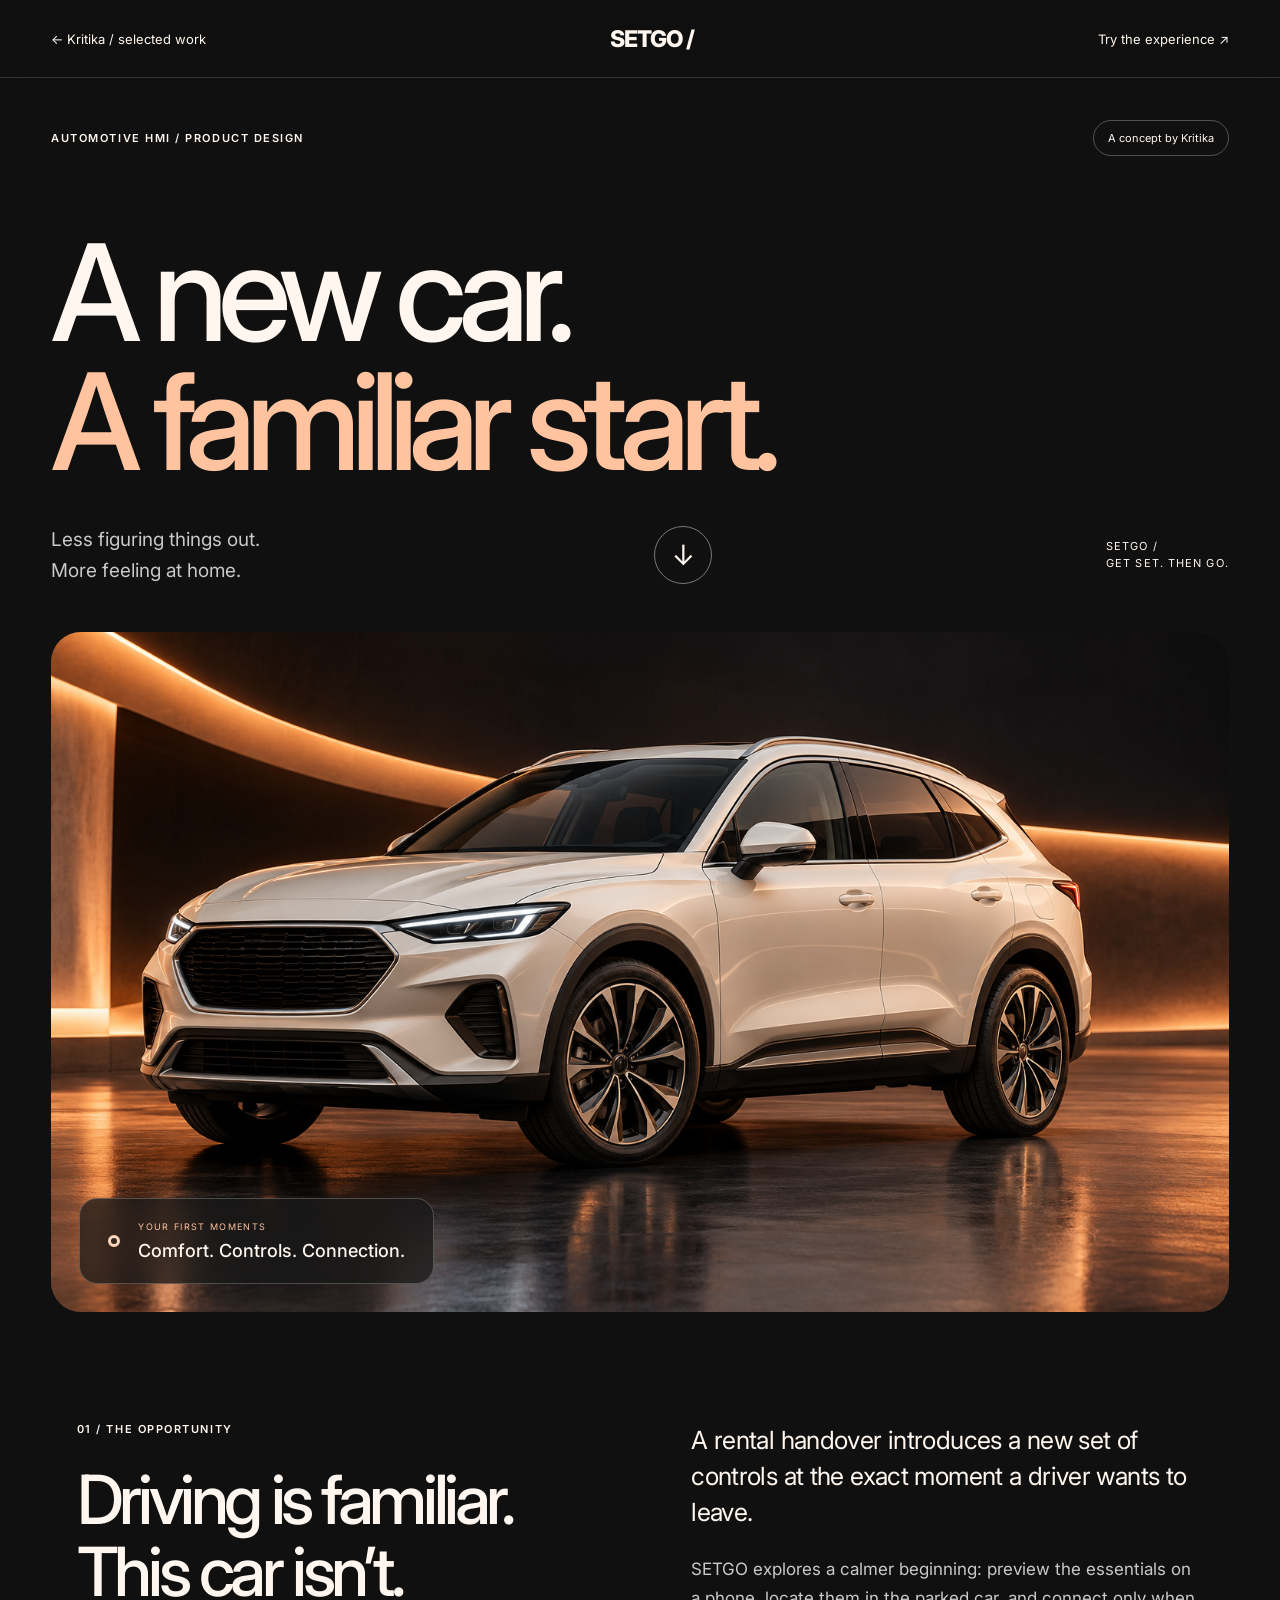
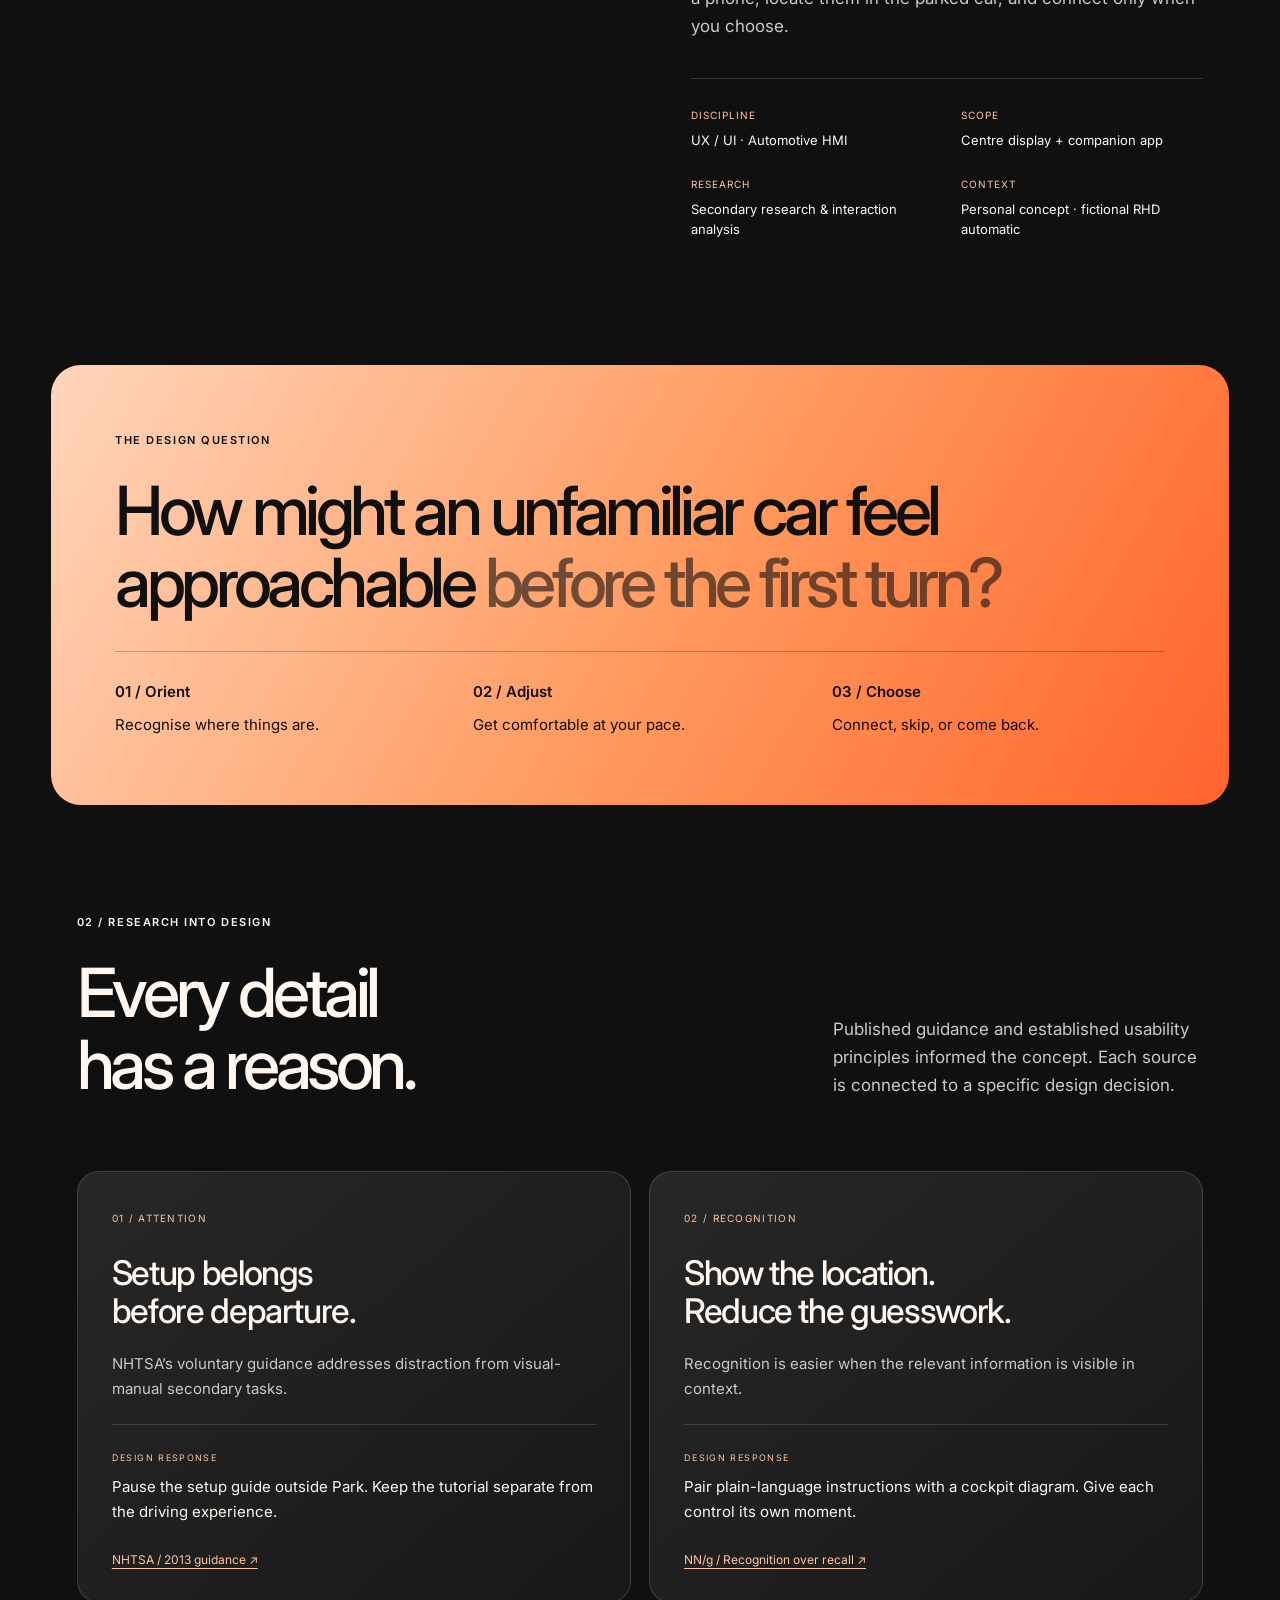
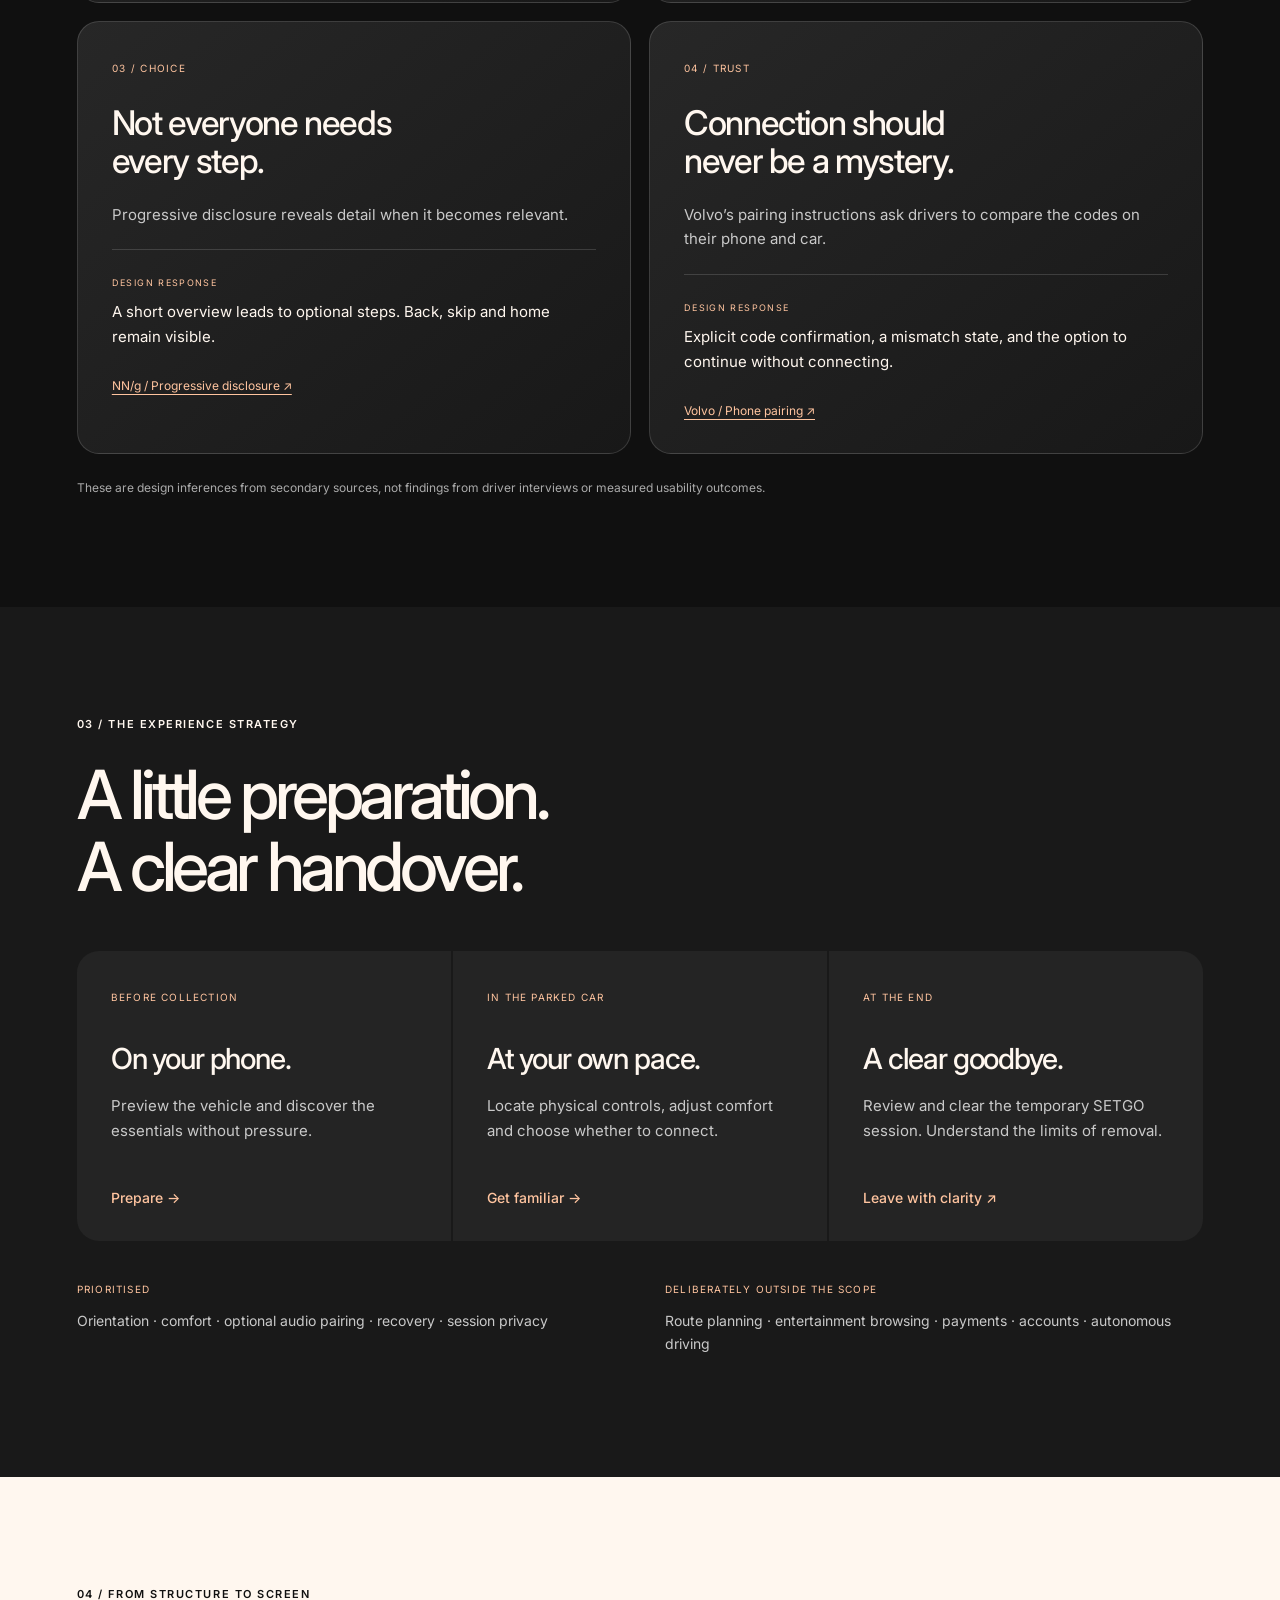
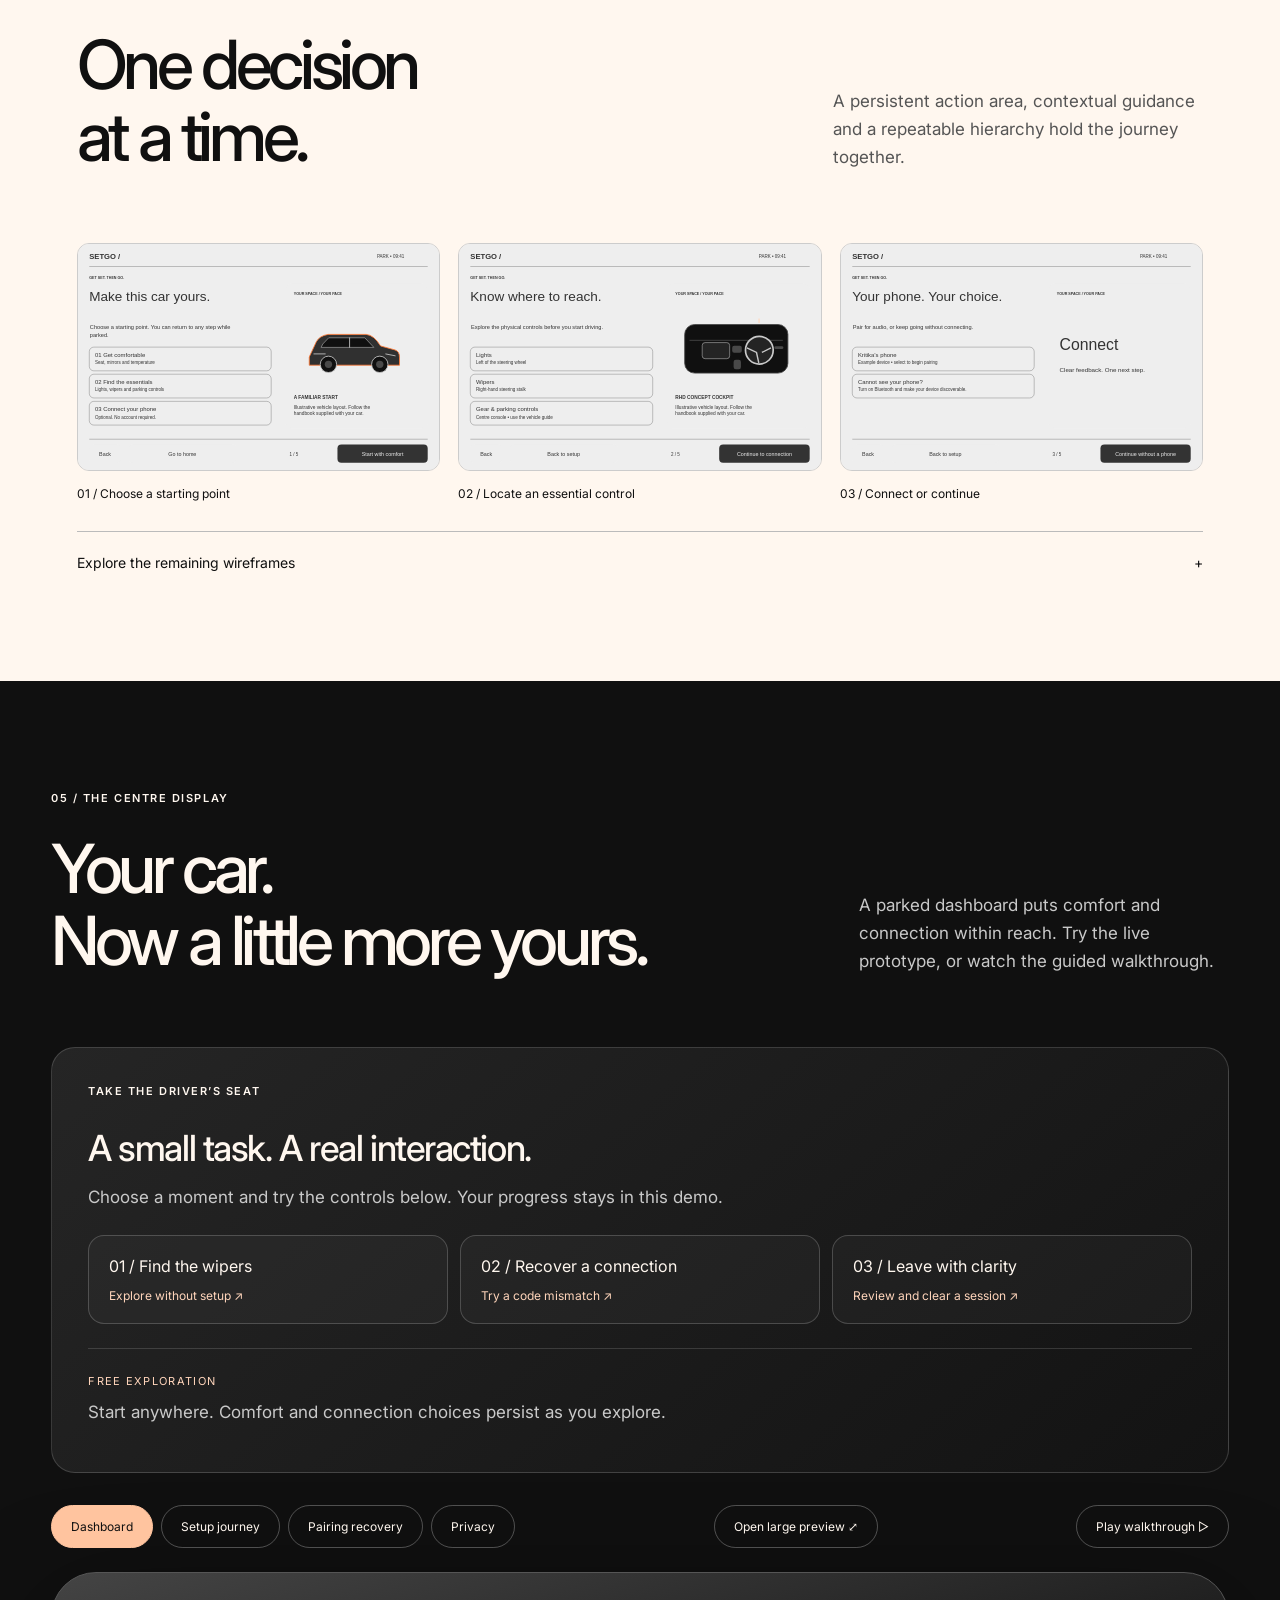
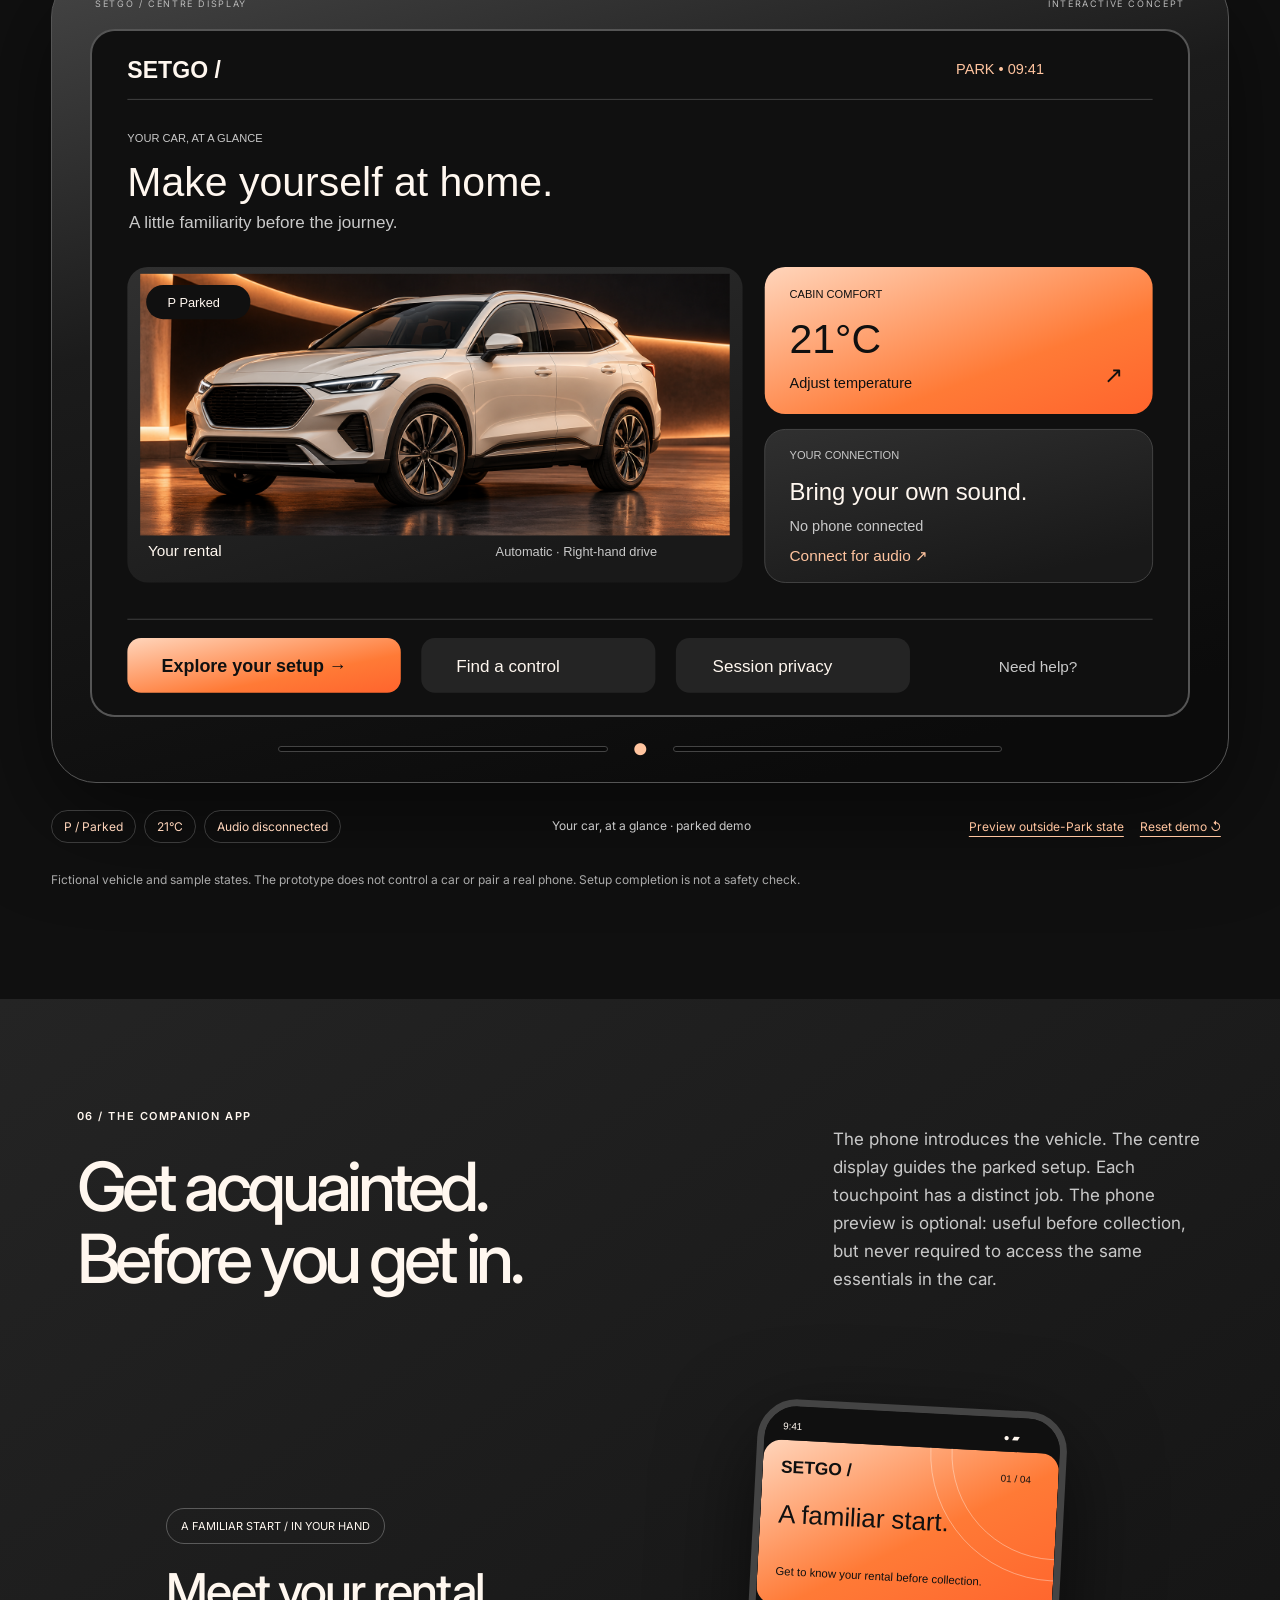
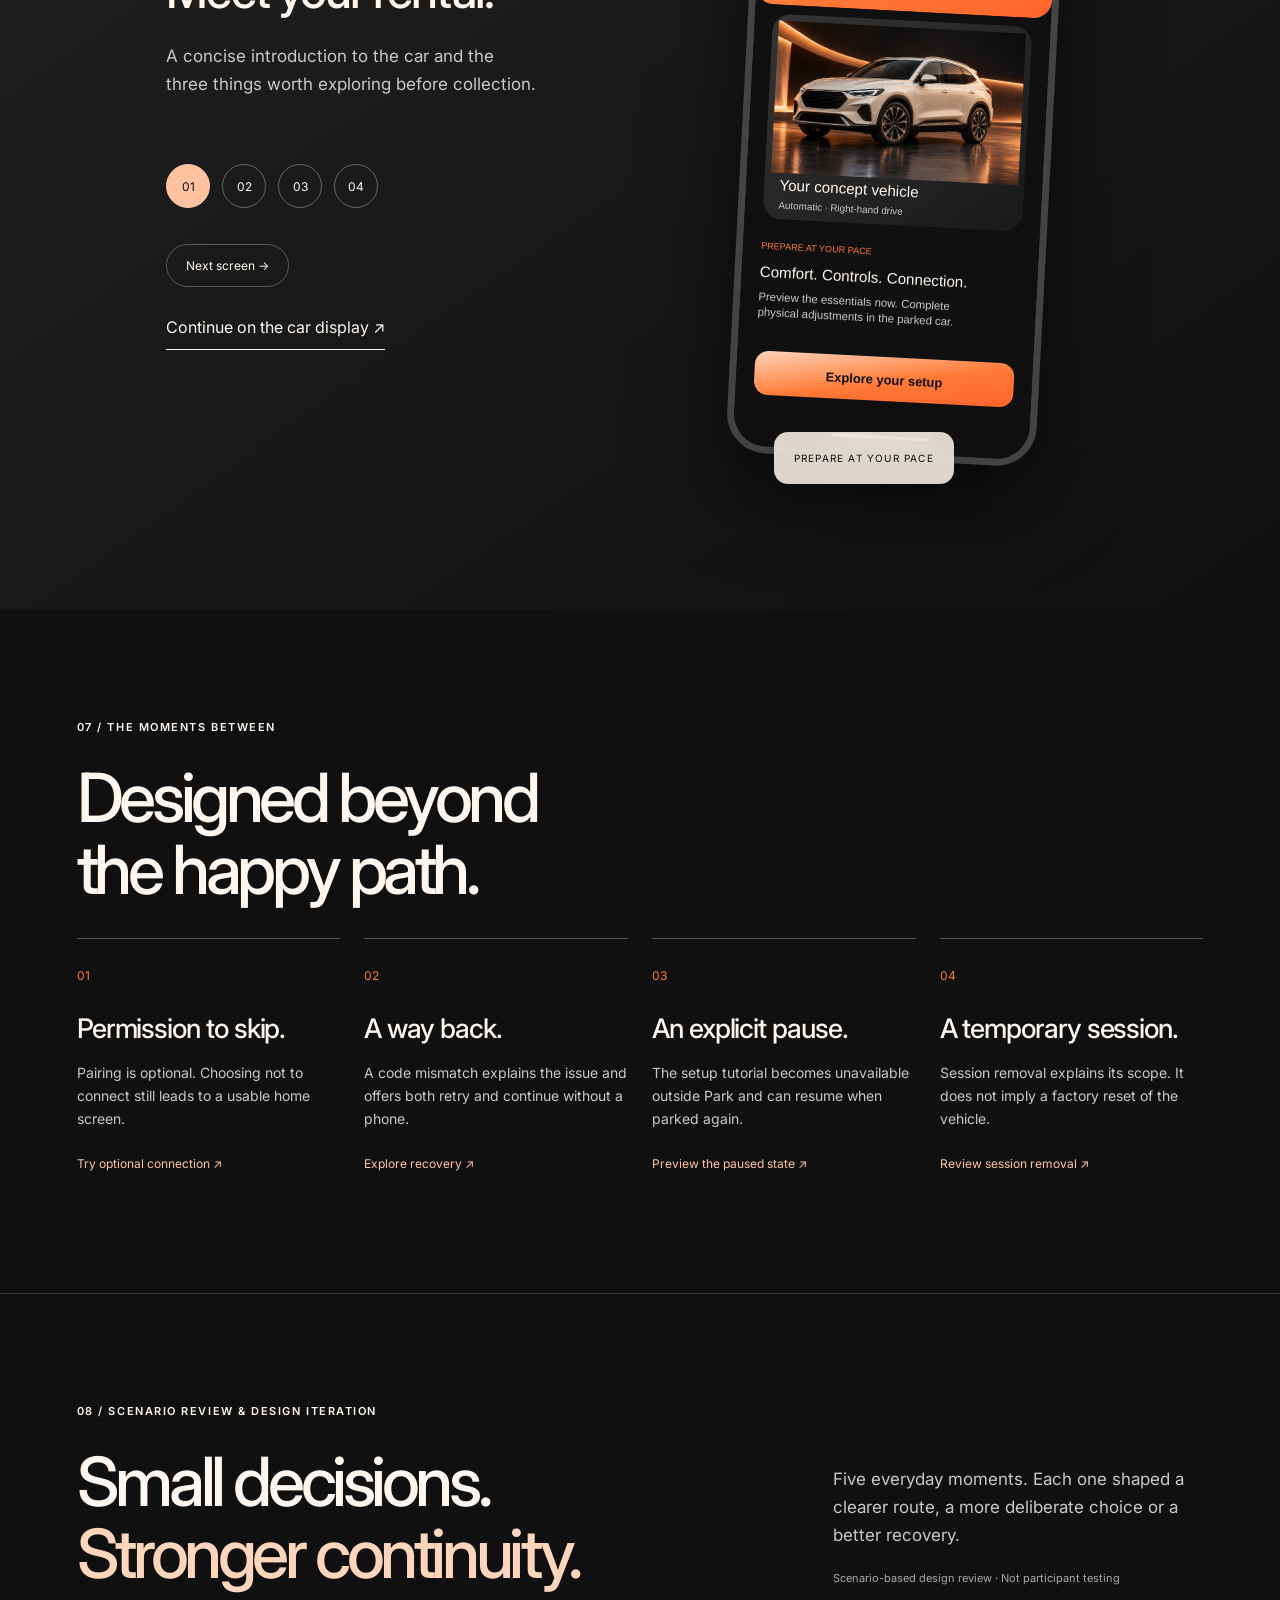
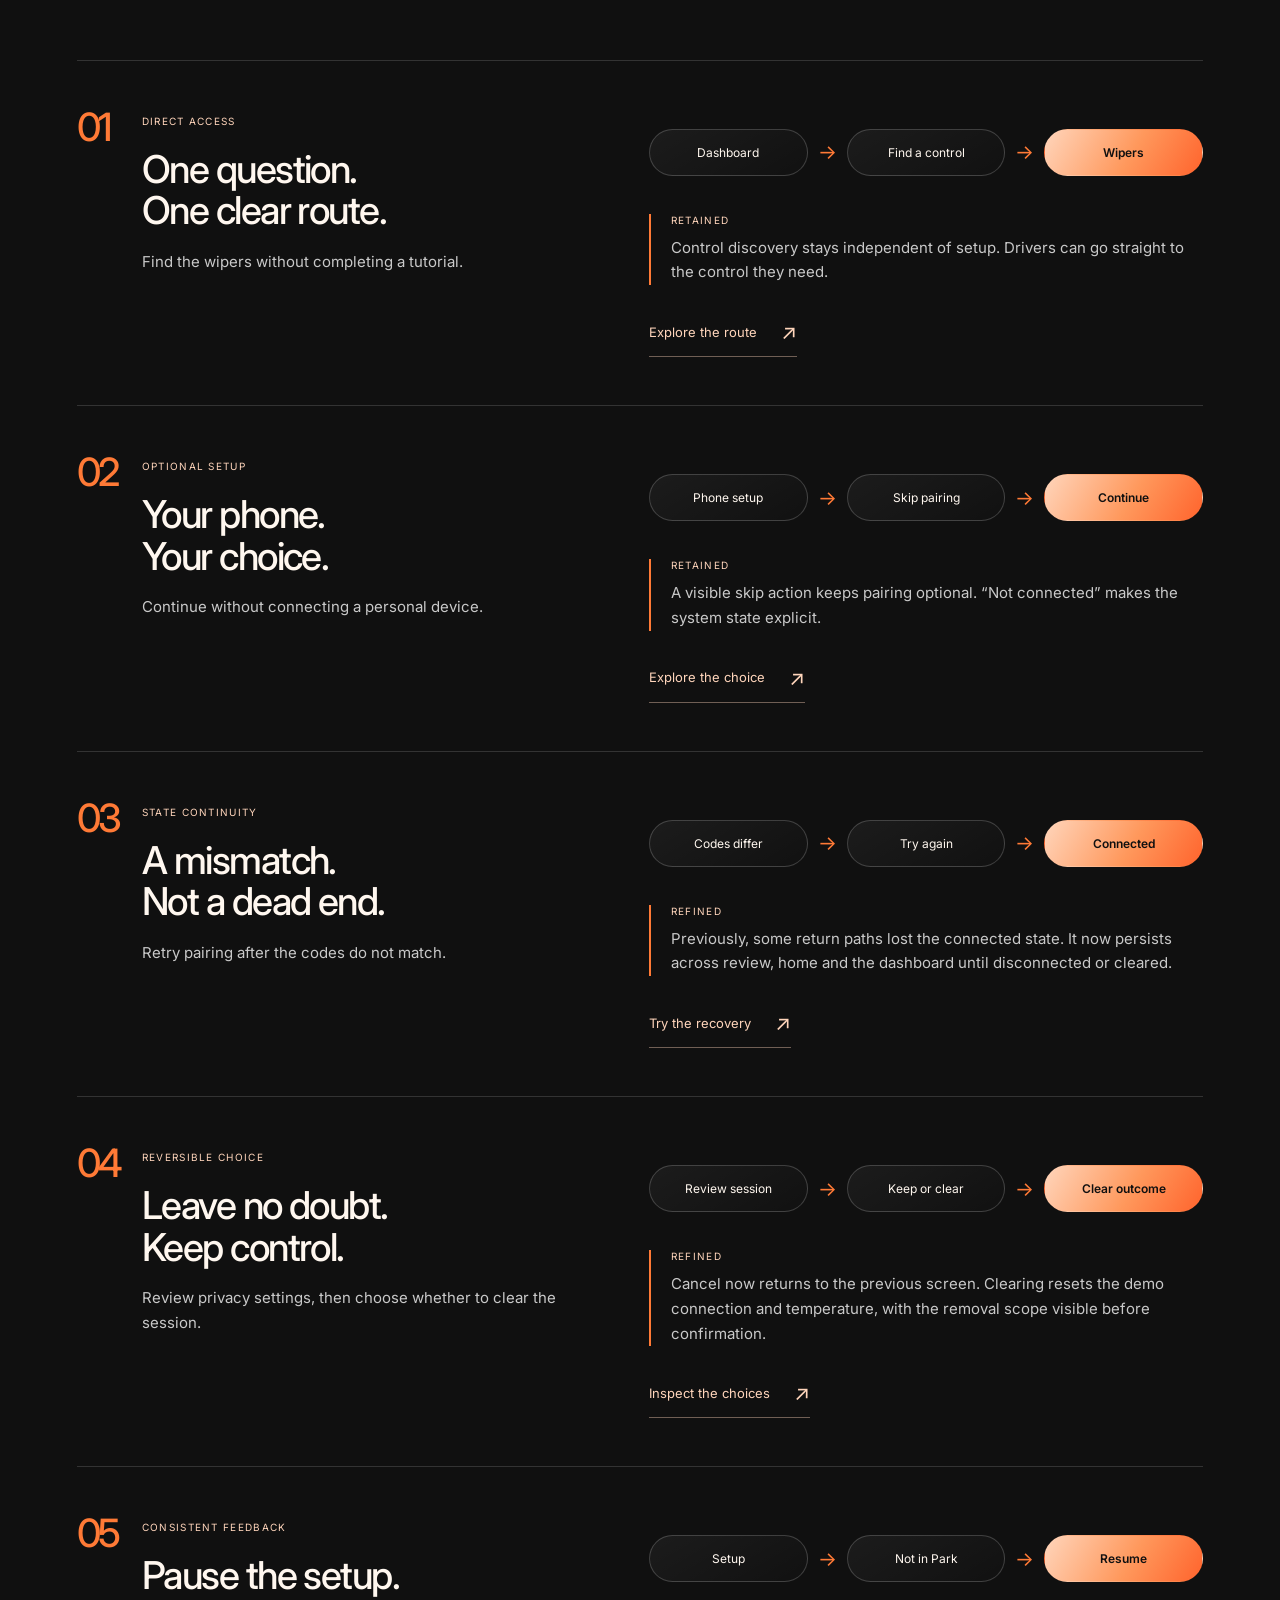
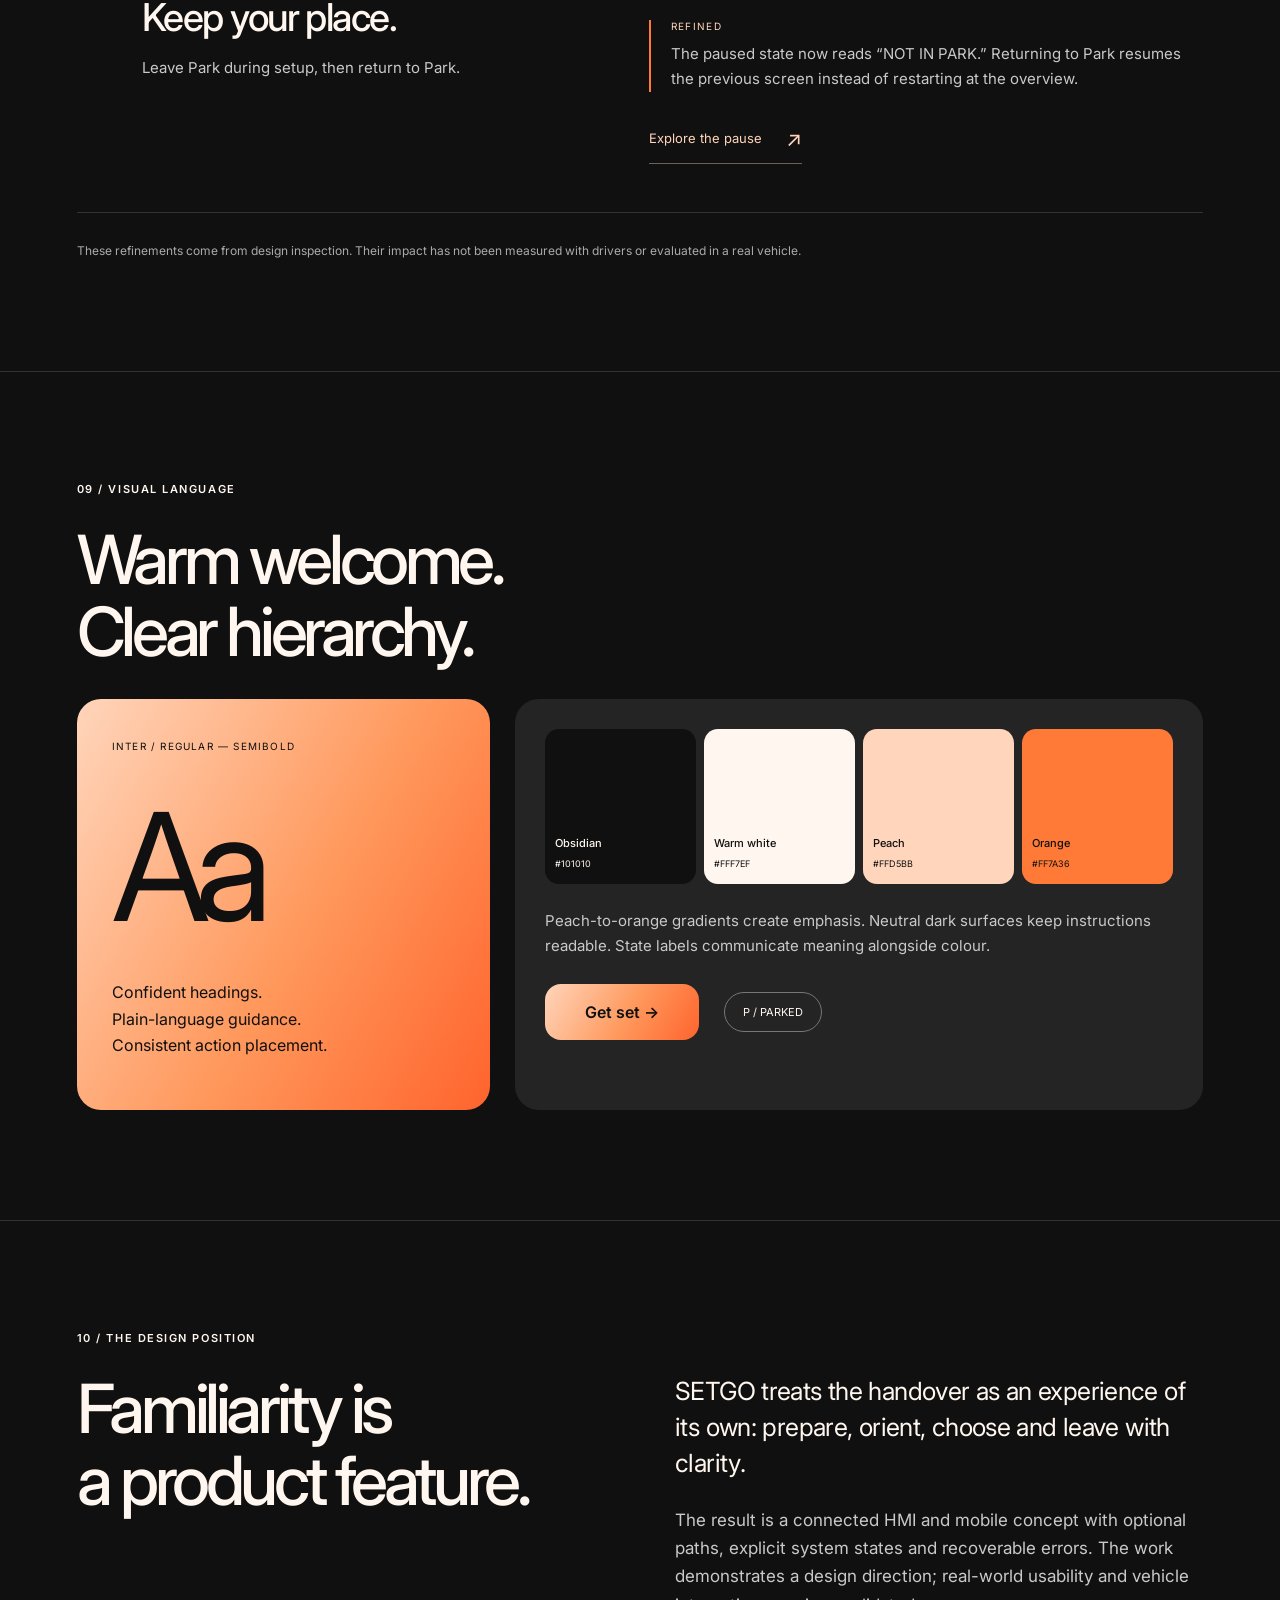
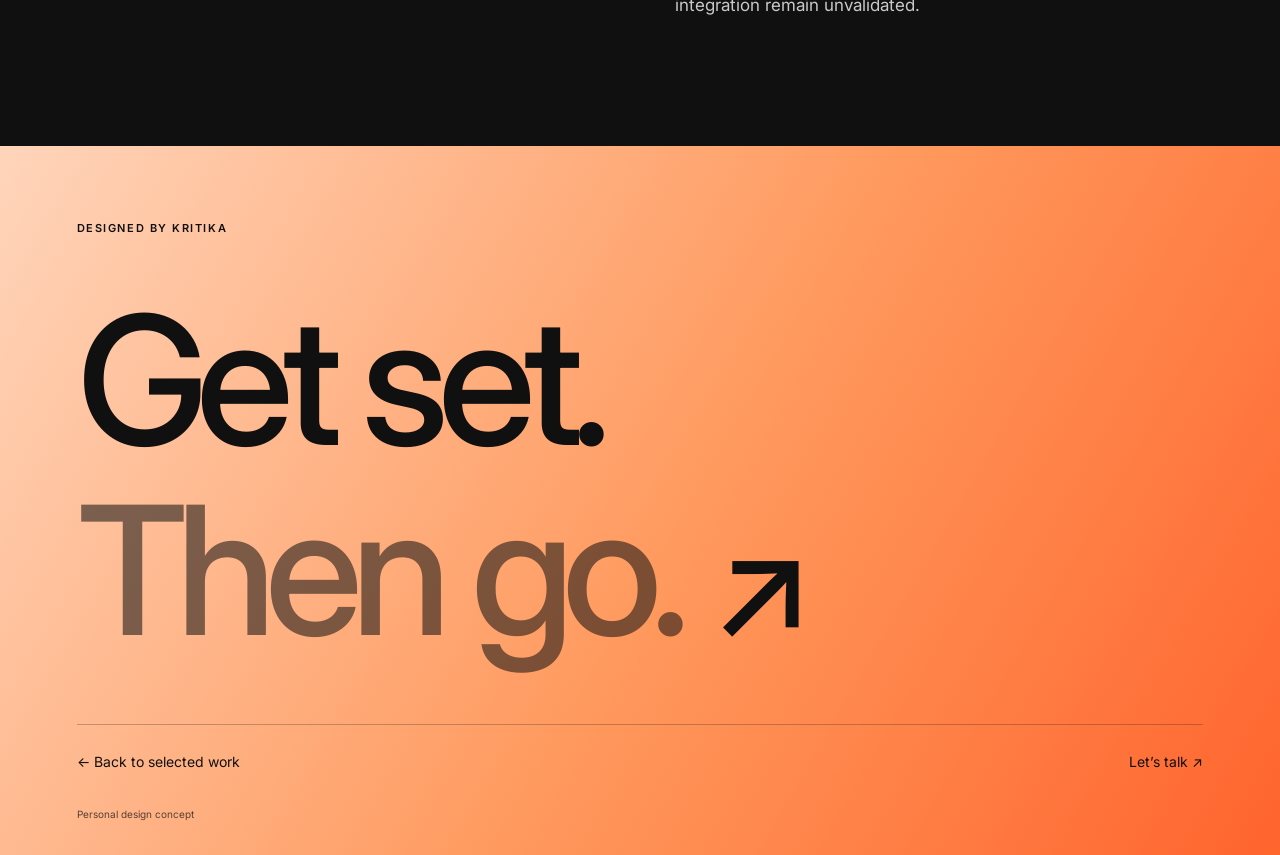
==== commit b5ef97f5: "Add guided SETGO scenarios and clearer demo feedback" ====
--- a/setgo/index.html
+++ b/setgo/index.html
@@ -1,5 +1,5 @@
 <!doctype html>
-<html lang="en"><head><meta charset="utf-8"><meta name="viewport" content="width=device-width, initial-scale=1"><meta name="theme-color" content="#101010"><meta name="description" content="SETGO by Kritika — an automotive HMI and companion app concept for a familiar start in an unfamiliar rental car."><title>SETGO — A familiar start · Kritika</title><link rel="stylesheet" href="case.css?v=story-20261008"></head>
+<html lang="en"><head><meta charset="utf-8"><meta name="viewport" content="width=device-width, initial-scale=1"><meta name="theme-color" content="#101010"><meta name="description" content="SETGO by Kritika — an automotive HMI and companion app concept for a familiar start in an unfamiliar rental car."><title>SETGO — A familiar start · Kritika</title><link rel="stylesheet" href="case.css?v=interactive-20261018"></head>
 <body><a class="skip" href="#main">Skip to case study</a><header class="nav"><a href="../#work" class="back">← Kritika / selected work</a><a class="wordmark" href="#main">SETGO /</a><a href="#experience">Try the experience ↗</a></header>
 <main id="main">
 <section class="hero"><div class="hero-top"><span class="eyebrow">AUTOMOTIVE HMI / PRODUCT DESIGN</span><span class="pill">A concept by Kritika</span></div><h1>A new car.<br><span>A familiar start.</span></h1><div class="hero-bottom"><p>Less figuring things out.<br>More feeling at home.</p><a class="round" href="#story" aria-label="Read the story">↓</a><span>SETGO /<br>GET SET. THEN GO.</span></div><div class="hero-image"><img src="car-hero.png" alt="Illustrative pearl-white rental car in a studio" fetchpriority="high"><div class="glass hero-glass"><span class="status-dot"></span><div><small>YOUR FIRST MOMENTS</small><strong>Comfort. Controls. Connection.</strong></div></div></div></section>
@@ -12,12 +12,12 @@
 <article class="evidence"><span>04 / TRUST</span><h3>Connection should<br>never be a mystery.</h3><p>Volvo’s pairing instructions ask drivers to compare the codes on their phone and car.</p><div class="decision"><small>DESIGN RESPONSE</small><p>Explicit code confirmation, a mismatch state, and the option to continue without connecting.</p></div><a href="https://www.volvocars.com/en-ca/support/car/s60/15w17/article/972e2fdaaa9f5377c0a801e80006d800/0a2dcab5aaa41e36c0a801e800ea30a7/1ceff822465a4172c0a801516e842eb2/" target="_blank" rel="noopener">Volvo / Phone pairing ↗</a></article></div><p class="footnote">These are design inferences from secondary sources, not findings from driver interviews or measured usability outcomes.</p></section>
 <section class="section architecture"><span class="eyebrow">03 / THE EXPERIENCE STRATEGY</span><h2>A little preparation.<br>A clear handover.</h2><div class="journey"><article><span>BEFORE COLLECTION</span><h3>On your phone.</h3><p>Preview the vehicle and discover the essentials without pressure.</p><b>Prepare →</b></article><article><span>IN THE PARKED CAR</span><h3>At your own pace.</h3><p>Locate physical controls, adjust comfort and choose whether to connect.</p><b>Get familiar →</b></article><article><span>AT THE END</span><h3>A clear goodbye.</h3><p>Review and clear the temporary SETGO session. Understand the limits of removal.</p><b>Leave with clarity ↗</b></article></div><div class="scope"><div><small>PRIORITISED</small><p>Orientation · comfort · optional audio pairing · recovery · session privacy</p></div><div><small>DELIBERATELY OUTSIDE THE SCOPE</small><p>Route planning · entertainment browsing · payments · accounts · autonomous driving</p></div></div></section>
 <section class="section wire-section"><div class="section-heading"><div><span class="eyebrow">04 / FROM STRUCTURE TO SCREEN</span><h2>One decision<br>at a time.</h2></div><p>A persistent action area, contextual guidance and a repeatable hierarchy hold the journey together.</p></div><div class="wire-grid"><figure><img src="wireframes/overview.svg" alt="Overview wireframe with three starting points" loading="lazy"><figcaption>01 / Choose a starting point</figcaption></figure><figure><img src="wireframes/controls.svg" alt="Control guide wireframe with diagram beside instructions" loading="lazy"><figcaption>02 / Locate an essential control</figcaption></figure><figure><img src="wireframes/phone.svg" alt="Optional phone connection wireframe" loading="lazy"><figcaption>03 / Connect or continue</figcaption></figure></div><details class="more-wire"><summary>Explore the remaining wireframes <span>+</span></summary><div class="wire-grid"><figure><img src="wireframes/welcome.svg" alt="Welcome wireframe" loading="lazy"><figcaption>Welcome</figcaption></figure><figure><img src="wireframes/seat.svg" alt="Comfort wireframe" loading="lazy"><figcaption>Comfort</figcaption></figure><figure><img src="wireframes/review.svg" alt="Review wireframe" loading="lazy"><figcaption>Review</figcaption></figure></div></details></section>
-<section class="section experience" id="experience"><div class="section-heading"><div><span class="eyebrow">05 / THE CENTRE DISPLAY</span><h2>Your car.<br>Now a little more yours.</h2></div><p>A parked dashboard puts comfort and connection within reach. Try the live prototype, or watch the guided walkthrough.</p></div><div class="demo-toolbar"><div class="demo-tabs" role="group" aria-label="Demo starting point"><button data-screen="dashboard" aria-pressed="true">Dashboard</button><button data-screen="welcome" aria-pressed="false">Setup journey</button><button data-screen="pairerror" aria-pressed="false">Pairing recovery</button><button data-screen="privacy" aria-pressed="false">Privacy</button></div><button id="expand" class="outline">Open large preview ⤢</button><button id="play" class="outline" aria-pressed="false">Play walkthrough ▷</button></div><div class="cockpit"><div class="dashboard-label"><span>SETGO / CENTRE DISPLAY</span><span>INTERACTIVE CONCEPT</span></div><div id="hmi" class="hmi" aria-label="Interactive parked vehicle setup"></div><div class="vent"><i></i><span>●</span><i></i></div></div><div class="demo-footer"><p id="screen-status" role="status">Dashboard · parked demo</p><div><button class="text-button" id="park">Preview outside-Park state</button><button class="text-button" id="restart">Reset demo ↺</button></div></div><p class="footnote">Fictional vehicle and sample states. The prototype does not control a car or pair a real phone. Setup completion is not a safety check.</p></section>
-<section class="section phone-section"><div class="section-heading"><div><span class="eyebrow">06 / THE COMPANION APP</span><h2>Get acquainted.<br>Before you get in.</h2></div><p>The phone introduces the vehicle. The centre display guides the parked setup. Each touchpoint has a distinct job.</p></div><div class="phone-stage"><div class="phone-copy"><span class="pill">A FAMILIAR START / IN YOUR HAND</span><h3 id="phone-title">Meet your rental.</h3><p id="phone-caption">A concise introduction to the car and the three things worth exploring before collection.</p><div class="phone-stepper" role="group" aria-label="Companion app screens"><button data-phone="0" aria-pressed="true">01</button><button data-phone="1" aria-pressed="false">02</button><button data-phone="2" aria-pressed="false">03</button><button data-phone="3" aria-pressed="false">04</button></div><button class="outline" id="phone-next">Next screen →</button></div><div class="phone-wrap"><div class="phone-device"><img id="phone-image" src="companion/01-discover.svg" alt="SETGO mobile welcome screen" loading="lazy"></div><span class="floating-label">PREPARE AT YOUR PACE</span></div></div></section>
+<section class="section experience" id="experience"><div class="section-heading"><div><span class="eyebrow">05 / THE CENTRE DISPLAY</span><h2>Your car.<br>Now a little more yours.</h2></div><p>A parked dashboard puts comfort and connection within reach. Try the live prototype, or watch the guided walkthrough.</p></div><div class="scenario-lab"><div><span class="eyebrow">TAKE THE DRIVER’S SEAT</span><h3>A small task. A real interaction.</h3><p>Choose a moment and try the controls below. Your progress stays in this demo.</p></div><div class="scenario-choices" role="group" aria-label="Choose a guided scenario"><button data-task="find" aria-pressed="false">01 / Find the wipers <span>Explore without setup ↗</span></button><button data-task="pair" aria-pressed="false">02 / Recover a connection <span>Try a code mismatch ↗</span></button><button data-task="clear" aria-pressed="false">03 / Leave with clarity <span>Review and clear a session ↗</span></button></div><div class="task-feedback" role="status" aria-live="polite"><span id="task-label">FREE EXPLORATION</span><p id="task-instruction">Start anywhere. Comfort and connection choices persist as you explore.</p><button id="task-exit" hidden>End scenario ×</button></div></div><div class="demo-toolbar"><div class="demo-tabs" role="group" aria-label="Demo starting point"><button data-screen="dashboard" aria-pressed="true">Dashboard</button><button data-screen="welcome" aria-pressed="false">Setup journey</button><button data-screen="pairerror" aria-pressed="false">Pairing recovery</button><button data-screen="privacy" aria-pressed="false">Privacy</button></div><button id="expand" class="outline">Open large preview ⤢</button><button id="play" class="outline" aria-pressed="false">Play walkthrough ▷</button></div><div class="cockpit"><div class="dashboard-label"><span>SETGO / CENTRE DISPLAY</span><span>INTERACTIVE CONCEPT</span></div><div id="hmi" class="hmi" aria-label="Interactive parked vehicle setup"></div><div class="vent"><i></i><span>●</span><i></i></div></div><div class="demo-footer"><div class="session-state" aria-label="Current demo settings"><span id="state-park">P / Parked</span><span id="state-temp">21°C</span><span id="state-phone">Audio disconnected</span></div><p id="screen-status" role="status">Dashboard · parked demo</p><div><button class="text-button" id="park">Preview outside-Park state</button><button class="text-button" id="restart">Reset demo ↺</button></div></div><p class="footnote">Fictional vehicle and sample states. The prototype does not control a car or pair a real phone. Setup completion is not a safety check.</p></section>
+<section class="section phone-section"><div class="section-heading"><div><span class="eyebrow">06 / THE COMPANION APP</span><h2>Get acquainted.<br>Before you get in.</h2></div><p>The phone introduces the vehicle. The centre display guides the parked setup. Each touchpoint has a distinct job. The phone preview is optional: useful before collection, but never required to access the same essentials in the car.</p></div><div class="phone-stage"><div class="phone-copy"><span class="pill">A FAMILIAR START / IN YOUR HAND</span><h3 id="phone-title">Meet your rental.</h3><p id="phone-caption">A concise introduction to the car and the three things worth exploring before collection.</p><div class="phone-stepper" role="group" aria-label="Companion app screens"><button data-phone="0" aria-pressed="true">01</button><button data-phone="1" aria-pressed="false">02</button><button data-phone="2" aria-pressed="false">03</button><button data-phone="3" aria-pressed="false">04</button></div><button class="outline" id="phone-next">Next screen →</button><button class="phone-handover" data-jump="overview">Continue on the car display ↗</button></div><div class="phone-wrap"><div class="phone-device"><img id="phone-image" src="companion/01-discover.svg" alt="SETGO mobile welcome screen" loading="lazy"></div><span class="floating-label">PREPARE AT YOUR PACE</span></div></div></section>
 <section class="section details-section"><span class="eyebrow">07 / THE MOMENTS BETWEEN</span><h2>Designed beyond<br>the happy path.</h2><div class="edge-grid"><article><span class="number">01</span><h3>Permission to skip.</h3><p>Pairing is optional. Choosing not to connect still leads to a usable home screen.</p><button data-jump="phone">Try optional connection ↗</button></article><article><span class="number">02</span><h3>A way back.</h3><p>A code mismatch explains the issue and offers both retry and continue without a phone.</p><button data-jump="pairerror">Explore recovery ↗</button></article><article><span class="number">03</span><h3>An explicit pause.</h3><p>The setup tutorial becomes unavailable outside Park and can resume when parked again.</p><button data-jump="locked">Preview the paused state ↗</button></article><article><span class="number">04</span><h3>A temporary session.</h3><p>Session removal explains its scope. It does not imply a factory reset of the vehicle.</p><button data-jump="privacy">Review session removal ↗</button></article></div></section>
 
 <section class="section scenario-review" id="scenario-review"><div class="section-heading"><div><span class="eyebrow">08 / SCENARIO REVIEW &amp; DESIGN ITERATION</span><h2>Small decisions.<br><em>Stronger continuity.</em></h2></div><p>Five everyday moments. Each one shaped a clearer route, a more deliberate choice or a better recovery.<br><small>Scenario-based design review · Not participant testing</small></p></div><div class="review-stories"><article class="review-story"><div class="review-story-title"><span class="review-number">01</span><span class="review-tag">DIRECT ACCESS</span><h3>One question.<br>One clear route.</h3><p>Find the wipers without completing a tutorial.</p></div><div class="review-story-detail"><div class="review-flow" aria-label="Scenario flow"><span class="review-step">Dashboard</span><span class="review-flow-arrow" aria-hidden="true">→</span><span class="review-step">Find a control</span><span class="review-flow-arrow" aria-hidden="true">→</span><span class="review-step">Wipers</span></div><div class="review-decision"><span>Retained</span><p>Control discovery stays independent of setup. Drivers can go straight to the control they need.</p></div><button data-jump="controls">Explore the route<span aria-hidden="true">↗</span></button></div></article><article class="review-story"><div class="review-story-title"><span class="review-number">02</span><span class="review-tag">OPTIONAL SETUP</span><h3>Your phone.<br>Your choice.</h3><p>Continue without connecting a personal device.</p></div><div class="review-story-detail"><div class="review-flow" aria-label="Scenario flow"><span class="review-step">Phone setup</span><span class="review-flow-arrow" aria-hidden="true">→</span><span class="review-step">Skip pairing</span><span class="review-flow-arrow" aria-hidden="true">→</span><span class="review-step">Continue</span></div><div class="review-decision"><span>Retained</span><p>A visible skip action keeps pairing optional. “Not connected” makes the system state explicit.</p></div><button data-jump="phone">Explore the choice<span aria-hidden="true">↗</span></button></div></article><article class="review-story"><div class="review-story-title"><span class="review-number">03</span><span class="review-tag">STATE CONTINUITY</span><h3>A mismatch.<br>Not a dead end.</h3><p>Retry pairing after the codes do not match.</p></div><div class="review-story-detail"><div class="review-flow" aria-label="Scenario flow"><span class="review-step">Codes differ</span><span class="review-flow-arrow" aria-hidden="true">→</span><span class="review-step">Try again</span><span class="review-flow-arrow" aria-hidden="true">→</span><span class="review-step">Connected</span></div><div class="review-decision"><span>Refined</span><p>Previously, some return paths lost the connected state. It now persists across review, home and the dashboard until disconnected or cleared.</p></div><button data-jump="pairerror">Try the recovery<span aria-hidden="true">↗</span></button></div></article><article class="review-story"><div class="review-story-title"><span class="review-number">04</span><span class="review-tag">REVERSIBLE CHOICE</span><h3>Leave no doubt.<br>Keep control.</h3><p>Review privacy settings, then choose whether to clear the session.</p></div><div class="review-story-detail"><div class="review-flow" aria-label="Scenario flow"><span class="review-step">Review session</span><span class="review-flow-arrow" aria-hidden="true">→</span><span class="review-step">Keep or clear</span><span class="review-flow-arrow" aria-hidden="true">→</span><span class="review-step">Clear outcome</span></div><div class="review-decision"><span>Refined</span><p>Cancel now returns to the previous screen. Clearing resets the demo connection and temperature, with the removal scope visible before confirmation.</p></div><button data-jump="privacy">Inspect the choices<span aria-hidden="true">↗</span></button></div></article><article class="review-story"><div class="review-story-title"><span class="review-number">05</span><span class="review-tag">CONSISTENT FEEDBACK</span><h3>Pause the setup.<br>Keep your place.</h3><p>Leave Park during setup, then return to Park.</p></div><div class="review-story-detail"><div class="review-flow" aria-label="Scenario flow"><span class="review-step">Setup</span><span class="review-flow-arrow" aria-hidden="true">→</span><span class="review-step">Not in Park</span><span class="review-flow-arrow" aria-hidden="true">→</span><span class="review-step">Resume</span></div><div class="review-decision"><span>Refined</span><p>The paused state now reads “NOT IN PARK.” Returning to Park resumes the previous screen instead of restarting at the overview.</p></div><button data-jump="locked">Explore the pause<span aria-hidden="true">↗</span></button></div></article></div><p class="footnote">These refinements come from design inspection. Their impact has not been measured with drivers or evaluated in a real vehicle.</p></section>
 <section class="section system"><span class="eyebrow">09 / VISUAL LANGUAGE</span><h2>Warm welcome.<br>Clear hierarchy.</h2><div class="system-grid"><article class="type-card"><small>INTER / REGULAR — SEMIBOLD</small><span class="type-sample">Aa</span><p>Confident headings.<br>Plain-language guidance.<br>Consistent action placement.</p></article><article class="palette-card"><div class="swatches"><span style="--sw:#101010"><b>Obsidian</b><small>#101010</small></span><span style="--sw:#FFF7EF;color:#101010"><b>Warm white</b><small>#FFF7EF</small></span><span style="--sw:#FFD5BB;color:#101010"><b>Peach</b><small>#FFD5BB</small></span><span style="--sw:#FF7A36;color:#101010"><b>Orange</b><small>#FF7A36</small></span></div><p>Peach-to-orange gradients create emphasis. Neutral dark surfaces keep instructions readable. State labels communicate meaning alongside colour.</p><div class="component-sample"><span class="sample-button">Get set →</span><span class="sample-pill">P / PARKED</span></div></article></div></section>
 <section class="section reflection"><span class="eyebrow">10 / THE DESIGN POSITION</span><h2>Familiarity is<br>a product feature.</h2><div class="reflection-copy"><p class="lead">SETGO treats the handover as an experience of its own: prepare, orient, choose and leave with clarity.</p><p>The result is a connected HMI and mobile concept with optional paths, explicit system states and recoverable errors. The work demonstrates a design direction; real-world usability and vehicle integration remain unvalidated.</p></div></section>
 <footer><span class="eyebrow">DESIGNED BY KRITIKA</span><h2>Get set.<br><em>Then go.</em> <span class="footer-arrow">↗</span></h2><div><a href="../#work">← Back to selected work</a><a href="mailto:kritika200113@gmail.com">Let’s talk ↗</a></div><small>Personal design concept</small></footer>
-</main><dialog id="large-preview"><div class="large-bar"><span>SETGO / INTERACTIVE PREVIEW</span><button id="close-large" class="outline">Close ×</button></div><p class="large-hint">Scroll across to explore the full dashboard.</p><div class="large-scroll"><div id="large-mount"></div></div></dialog><script src="case.js?v=iteration-1"></script></body></html>
+</main><dialog id="large-preview"><div class="large-bar"><span>SETGO / INTERACTIVE PREVIEW</span><button id="close-large" class="outline">Close ×</button></div><p class="large-hint">Scroll across to explore the full dashboard.</p><div class="large-scroll"><div id="large-mount"></div></div></dialog><script src="case.js?v=interactive-20261018"></script></body></html>
--- a/setgo/case.css
+++ b/setgo/case.css
@@ -10,3 +10,6 @@
 
 /* Scenario review: editorial stories and state paths */
 .scenario-review{border-top:1px solid var(--line)}.scenario-review h2 em{font-style:normal;color:var(--peach)}.scenario-review .section-heading small{display:block;font-size:11px;line-height:1.7;margin-top:20px;color:#aaa}.review-story{display:grid;grid-template-columns:1fr 1.15fr;gap:8%;padding:48px 0;border-top:1px solid var(--line)}.review-story-title{position:relative;padding-left:65px}.review-number{position:absolute;left:0;top:-6px;font-size:39px;letter-spacing:-.07em;color:var(--orange);font-weight:500}.review-tag{display:block;font-size:10px;letter-spacing:.13em;color:var(--peach);margin:6px 0 22px}.review-story h3{font-size:clamp(28px,3vw,42px);line-height:1.08;margin-bottom:18px}.review-story p{font-size:15px;line-height:1.65}.review-flow{display:flex;align-items:center;gap:10px;min-height:90px;padding:20px 0 30px}.review-step{flex:1;text-align:center;border:1px solid #ffffff30;border-radius:50px;padding:15px 12px;color:var(--white);font-size:12px;background:linear-gradient(150deg,#ffffff0d,#ffffff02)}.review-step:last-child{background:var(--gradient);color:#101010;border-color:transparent;font-weight:600}.review-flow-arrow{color:var(--orange);font-size:20px}.review-decision{border-left:2px solid var(--orange);padding-left:20px;margin:8px 0 22px}.review-decision>span{display:block;text-transform:uppercase;letter-spacing:.13em;color:var(--peach);font-size:10px;margin-bottom:10px}.review-decision p{margin:0}.review-story button{appearance:none;display:inline-flex;align-items:center;gap:24px;background:transparent;border:0;border-bottom:1px solid #ffd5bb66;color:var(--peach);padding:12px 0;font-size:13px;transition:color .2s,gap .2s}.review-story button span{font-size:21px}.review-story button:hover{color:var(--orange);gap:34px}.review-stories .review-story:last-child{border-bottom:1px solid var(--line)}.scenario-review>.footnote{margin-top:28px;max-width:760px}@media(max-width:750px){.review-story{grid-template-columns:1fr;gap:14px;padding:34px 0}.review-story-title{padding-left:52px}.review-number{font-size:32px}.review-flow{gap:7px}.review-step{font-size:11px;padding:14px 8px}.review-flow-arrow{font-size:16px}}@media(prefers-reduced-motion:reduce){.review-story button{transition:none}}
+
+/* Guided exploration */
+.scenario-lab{margin:20px 0 32px;padding:clamp(20px,3vw,36px);border:1px solid #ffffff28;border-radius:24px;background:linear-gradient(140deg,#252525,#131313)}.scenario-lab h3{font-size:clamp(24px,3vw,36px);margin:14px 0}.scenario-lab p{color:#c9c9c9;line-height:1.6}.scenario-choices{display:grid;grid-template-columns:repeat(3,minmax(0,1fr));gap:12px;margin:24px 0}.scenario-choices button{padding:20px;text-align:left;border:1px solid #ffffff30;border-radius:16px;background:#ffffff08;color:#fff7ef;font:inherit;cursor:pointer;transition:background .2s,border-color .2s}.scenario-choices button span{display:block;font-size:12px;color:#ffd5bb;margin-top:12px}.scenario-choices button:hover,.scenario-choices button[aria-pressed=true]{border-color:#ff7a36;background:#303030}.task-feedback{border-top:1px solid #ffffff24;padding-top:20px}.task-feedback>span{font-size:11px;letter-spacing:.12em;color:#ffd5bb}.task-feedback p{margin:10px 0}.task-feedback.is-complete{border-top-color:#ff7a36}.task-feedback button,.phone-handover{background:transparent;color:inherit;border:0;border-bottom:1px solid currentColor;padding:12px 0;cursor:pointer;font:inherit}.session-state{display:flex;flex-wrap:wrap;gap:8px}.session-state span{font-size:12px;padding:8px 12px;border:1px solid #ffffff30;border-radius:30px;color:#ffd5bb}.demo-footer{flex-wrap:wrap;gap:18px}.phone-handover{display:block;margin-top:18px}.scenario-lab button:focus-visible{outline:3px solid #ffd5bb;outline-offset:4px}@media(max-width:700px){.scenario-choices{grid-template-columns:1fr}.scenario-choices button{padding:16px}.scenario-choices button span{margin-top:6px}}@media(prefers-reduced-motion:reduce){.scenario-choices button{transition:none}}
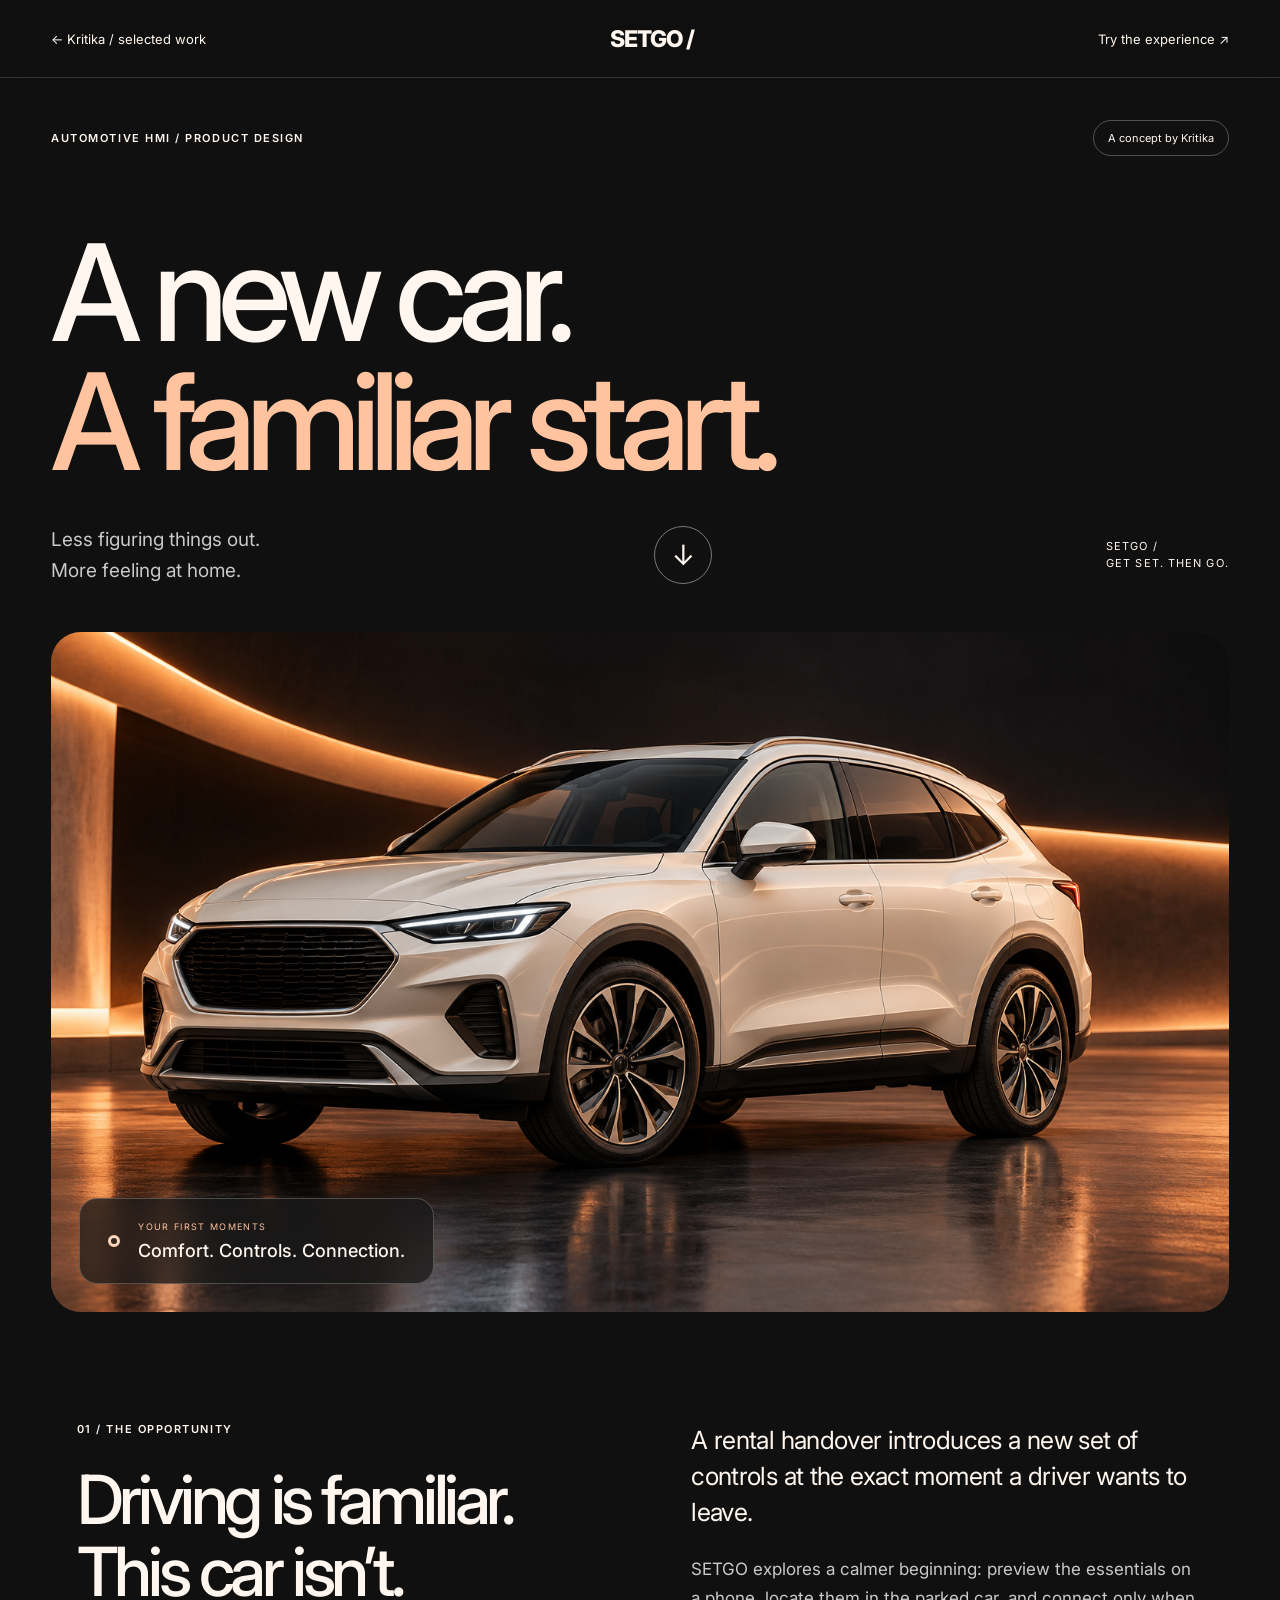
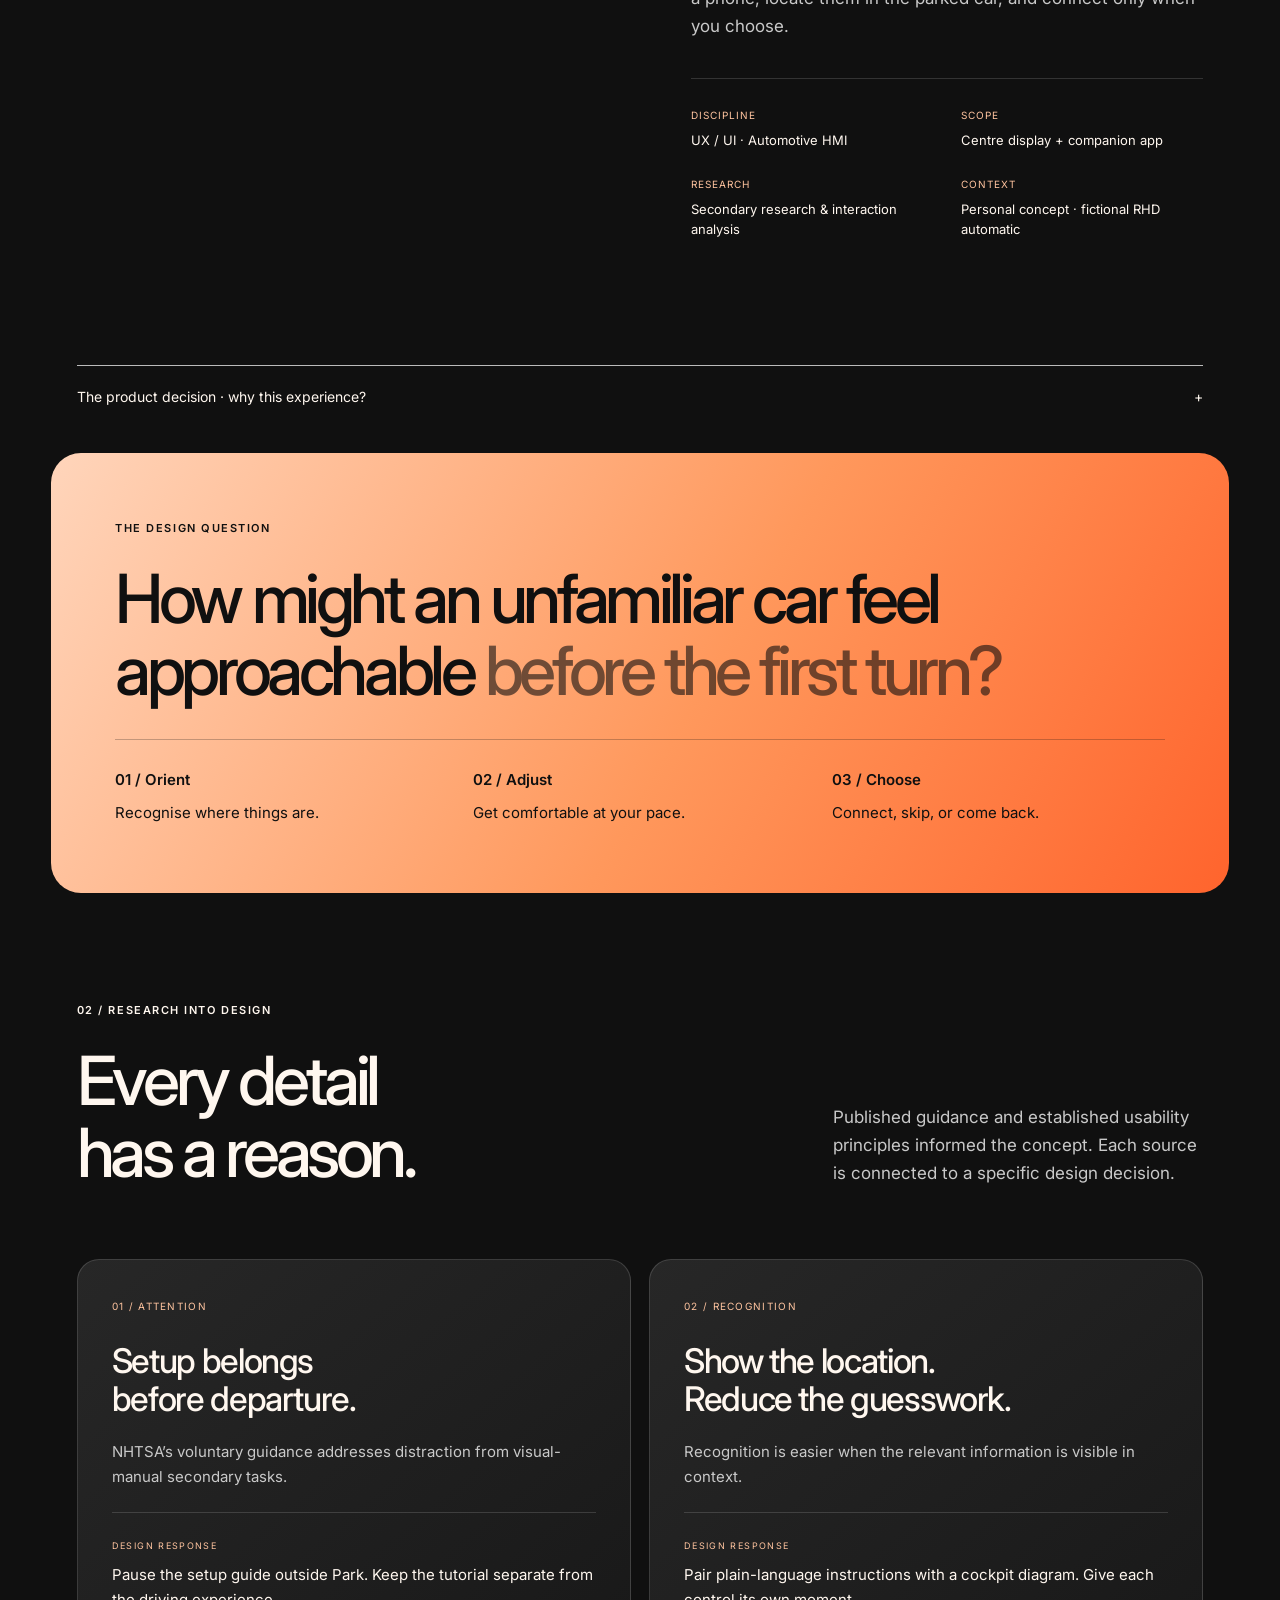
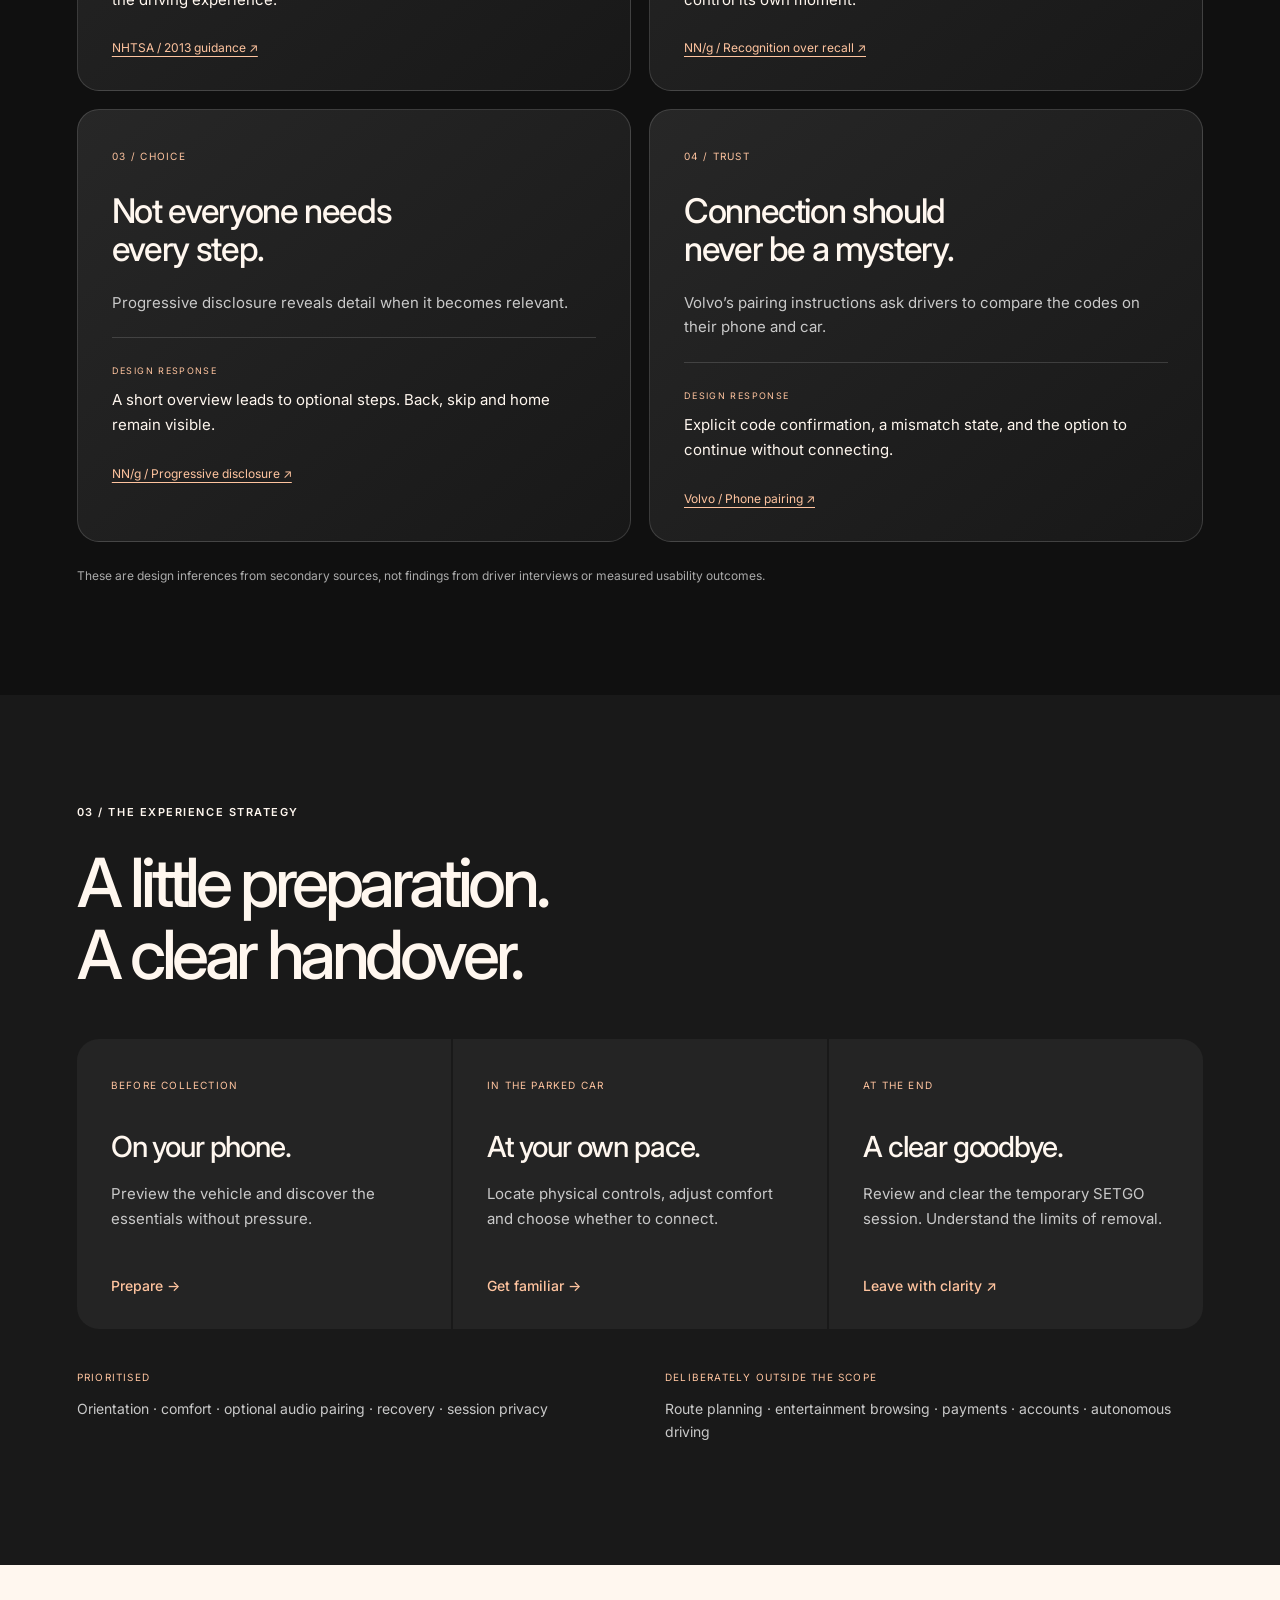
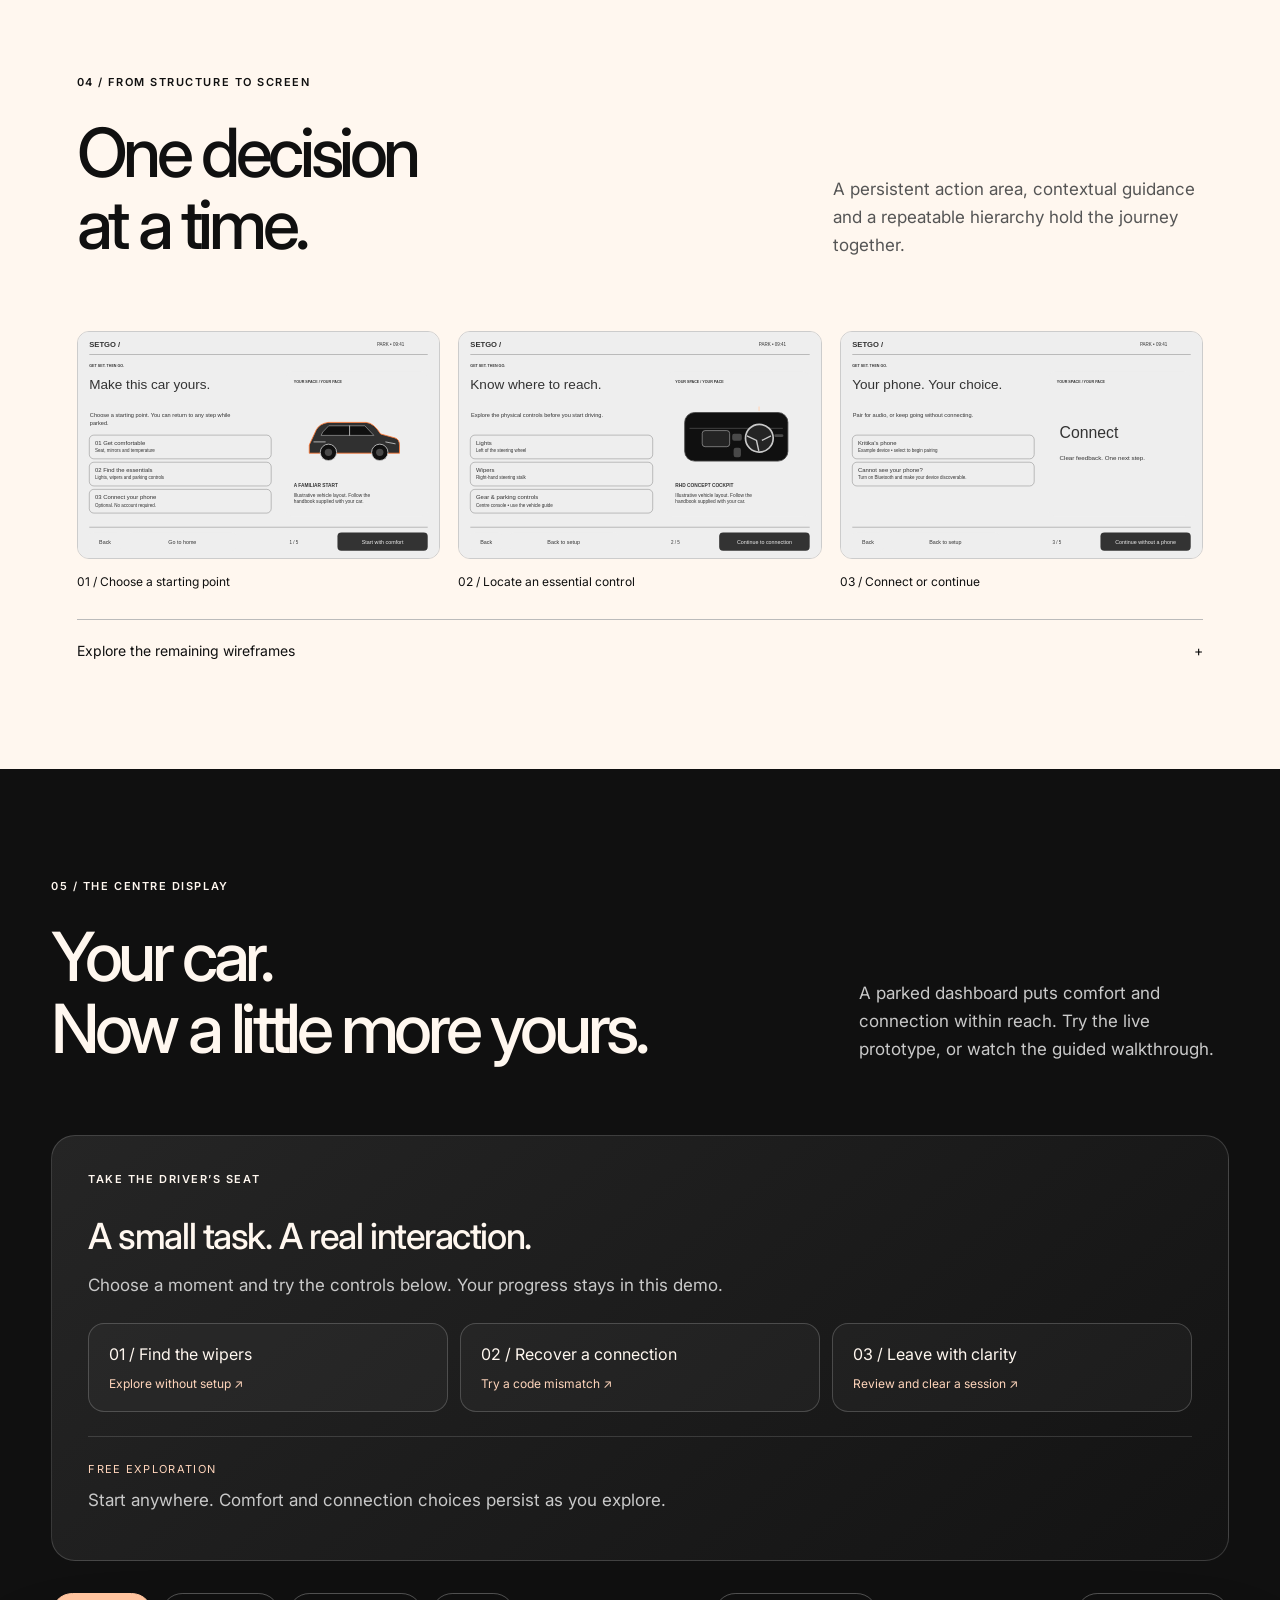
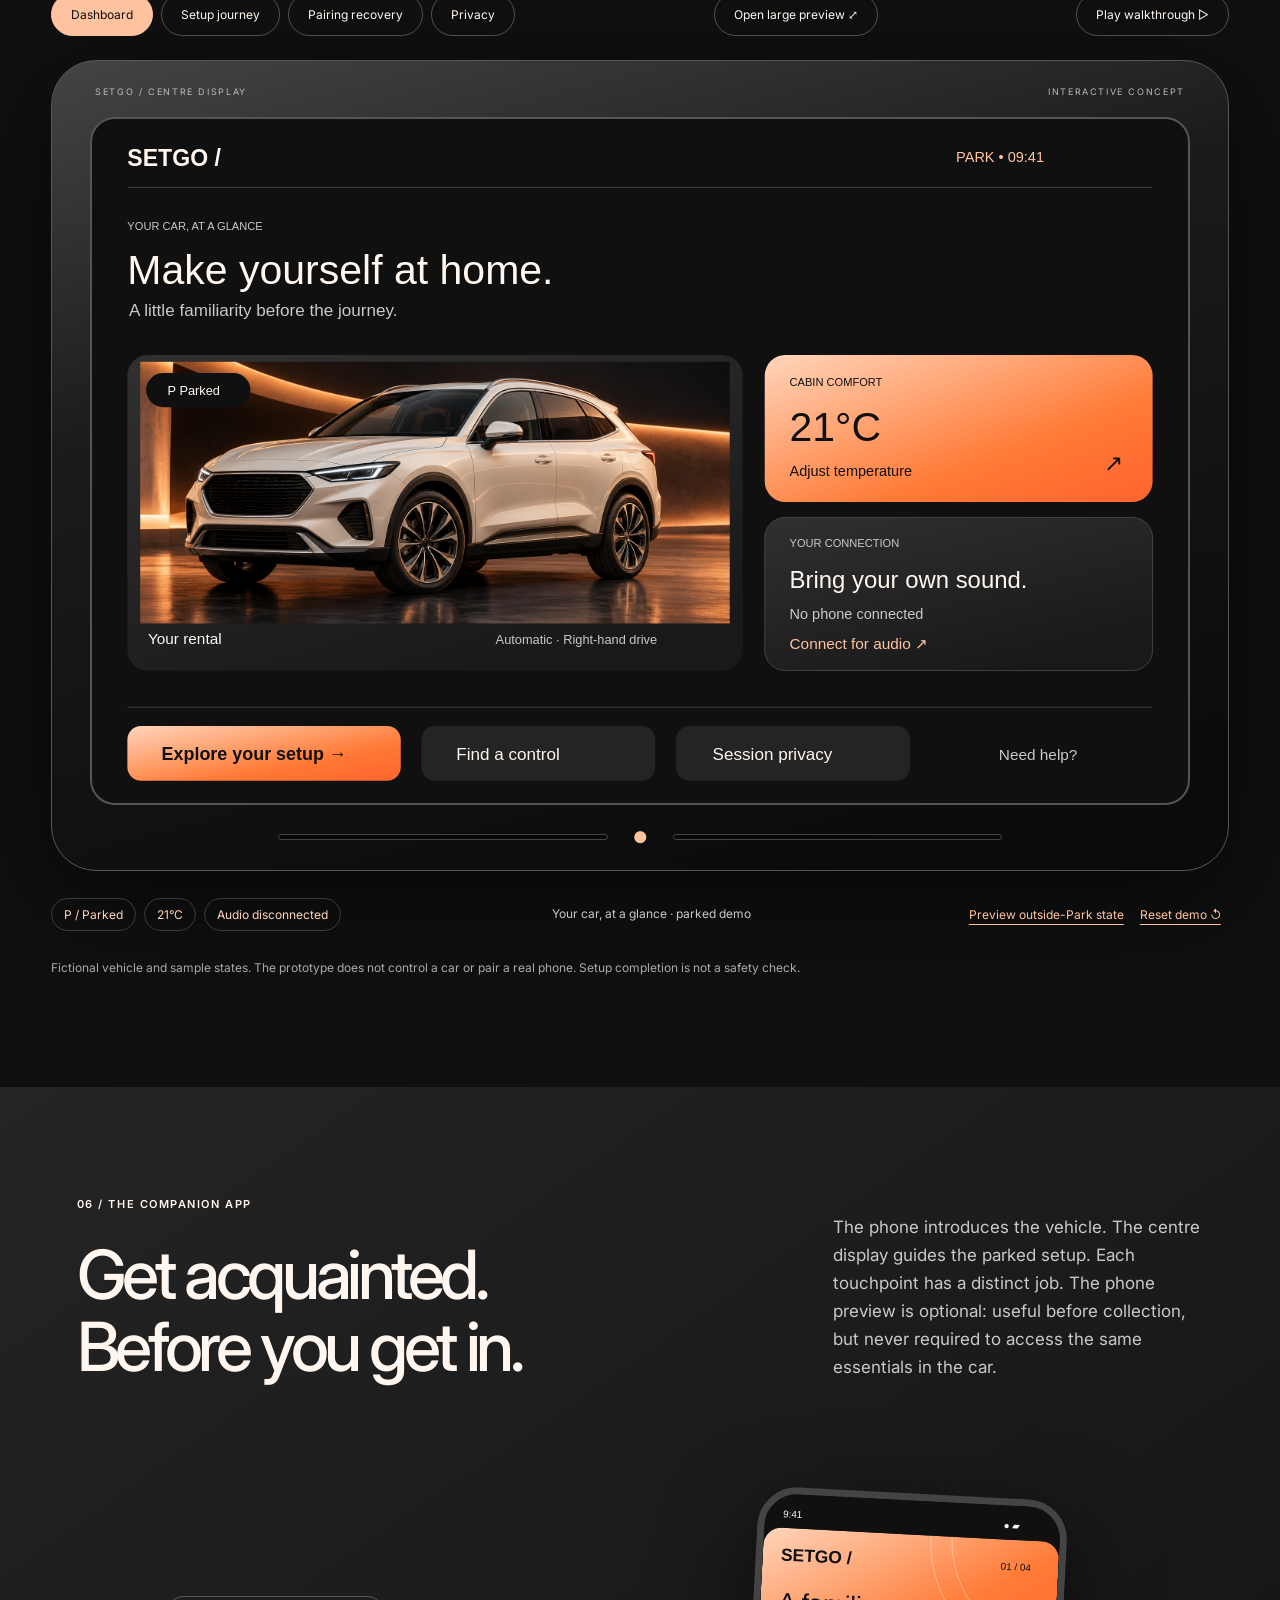
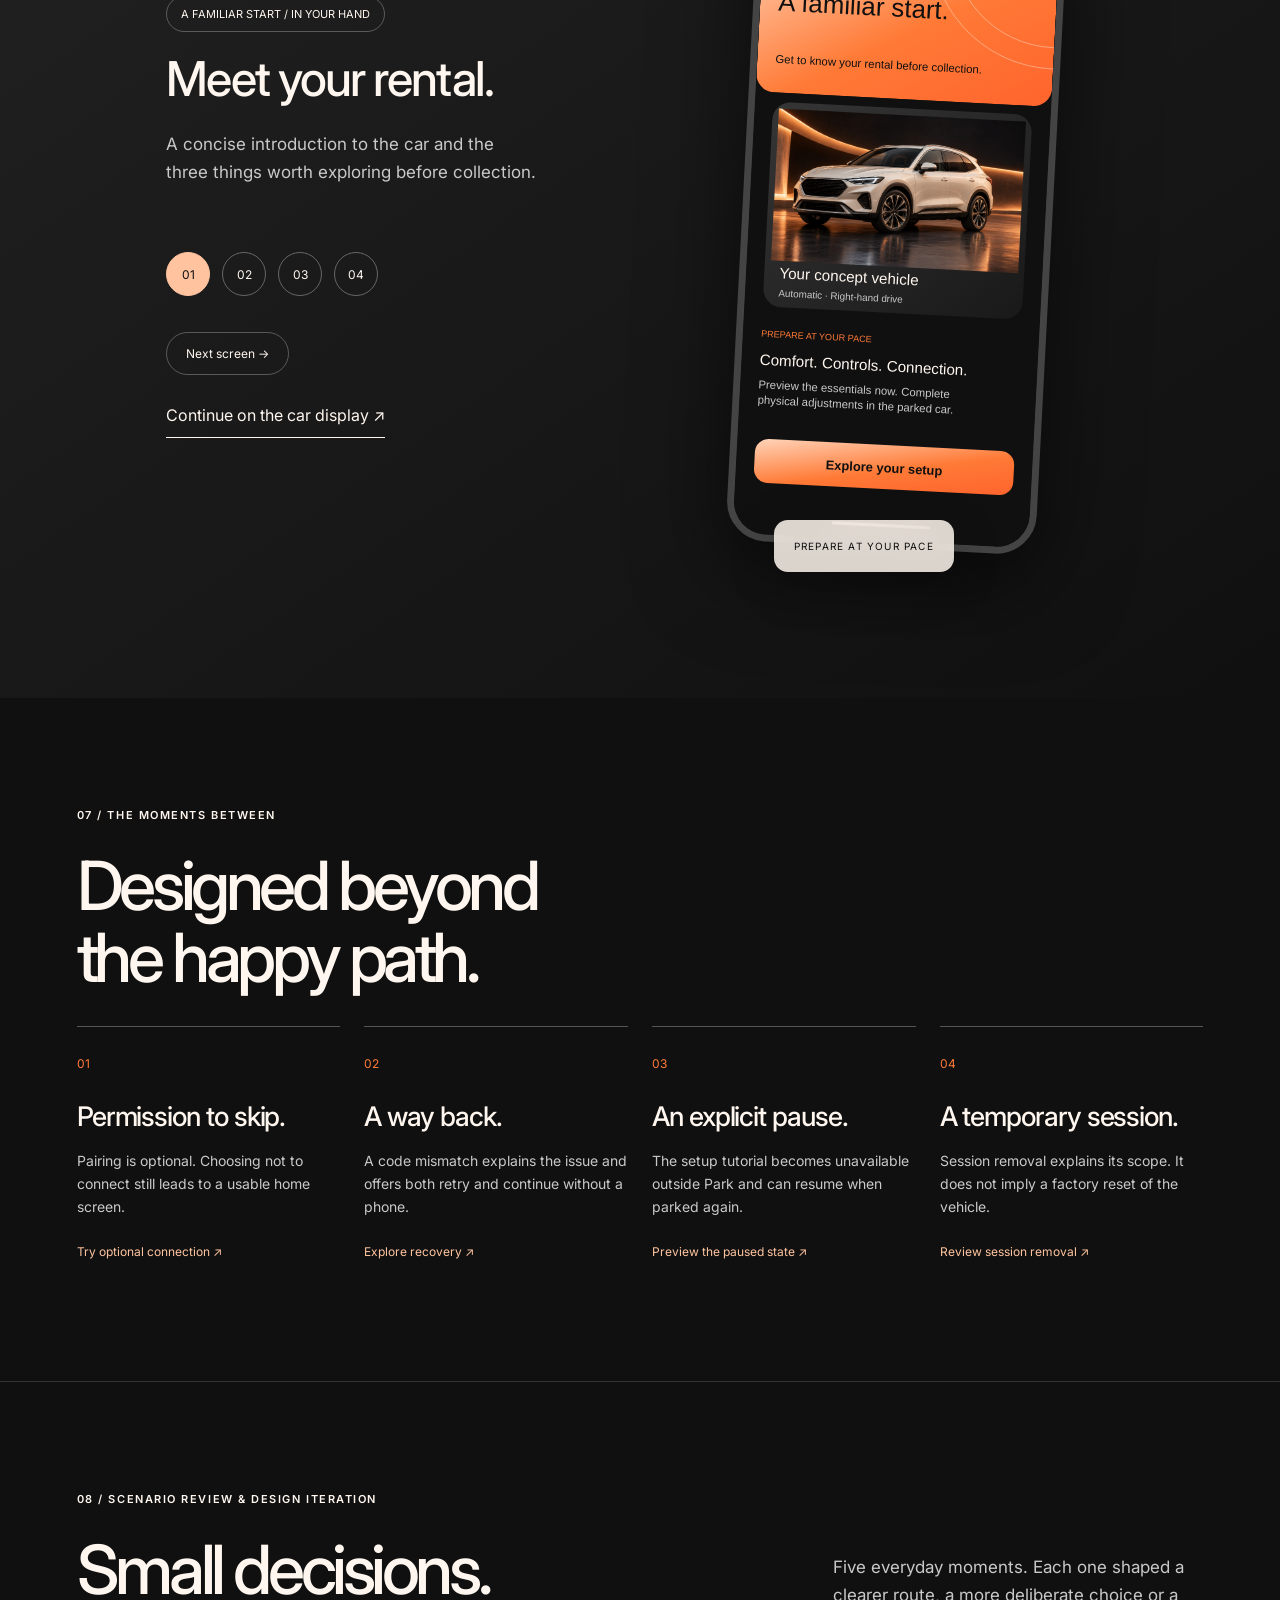
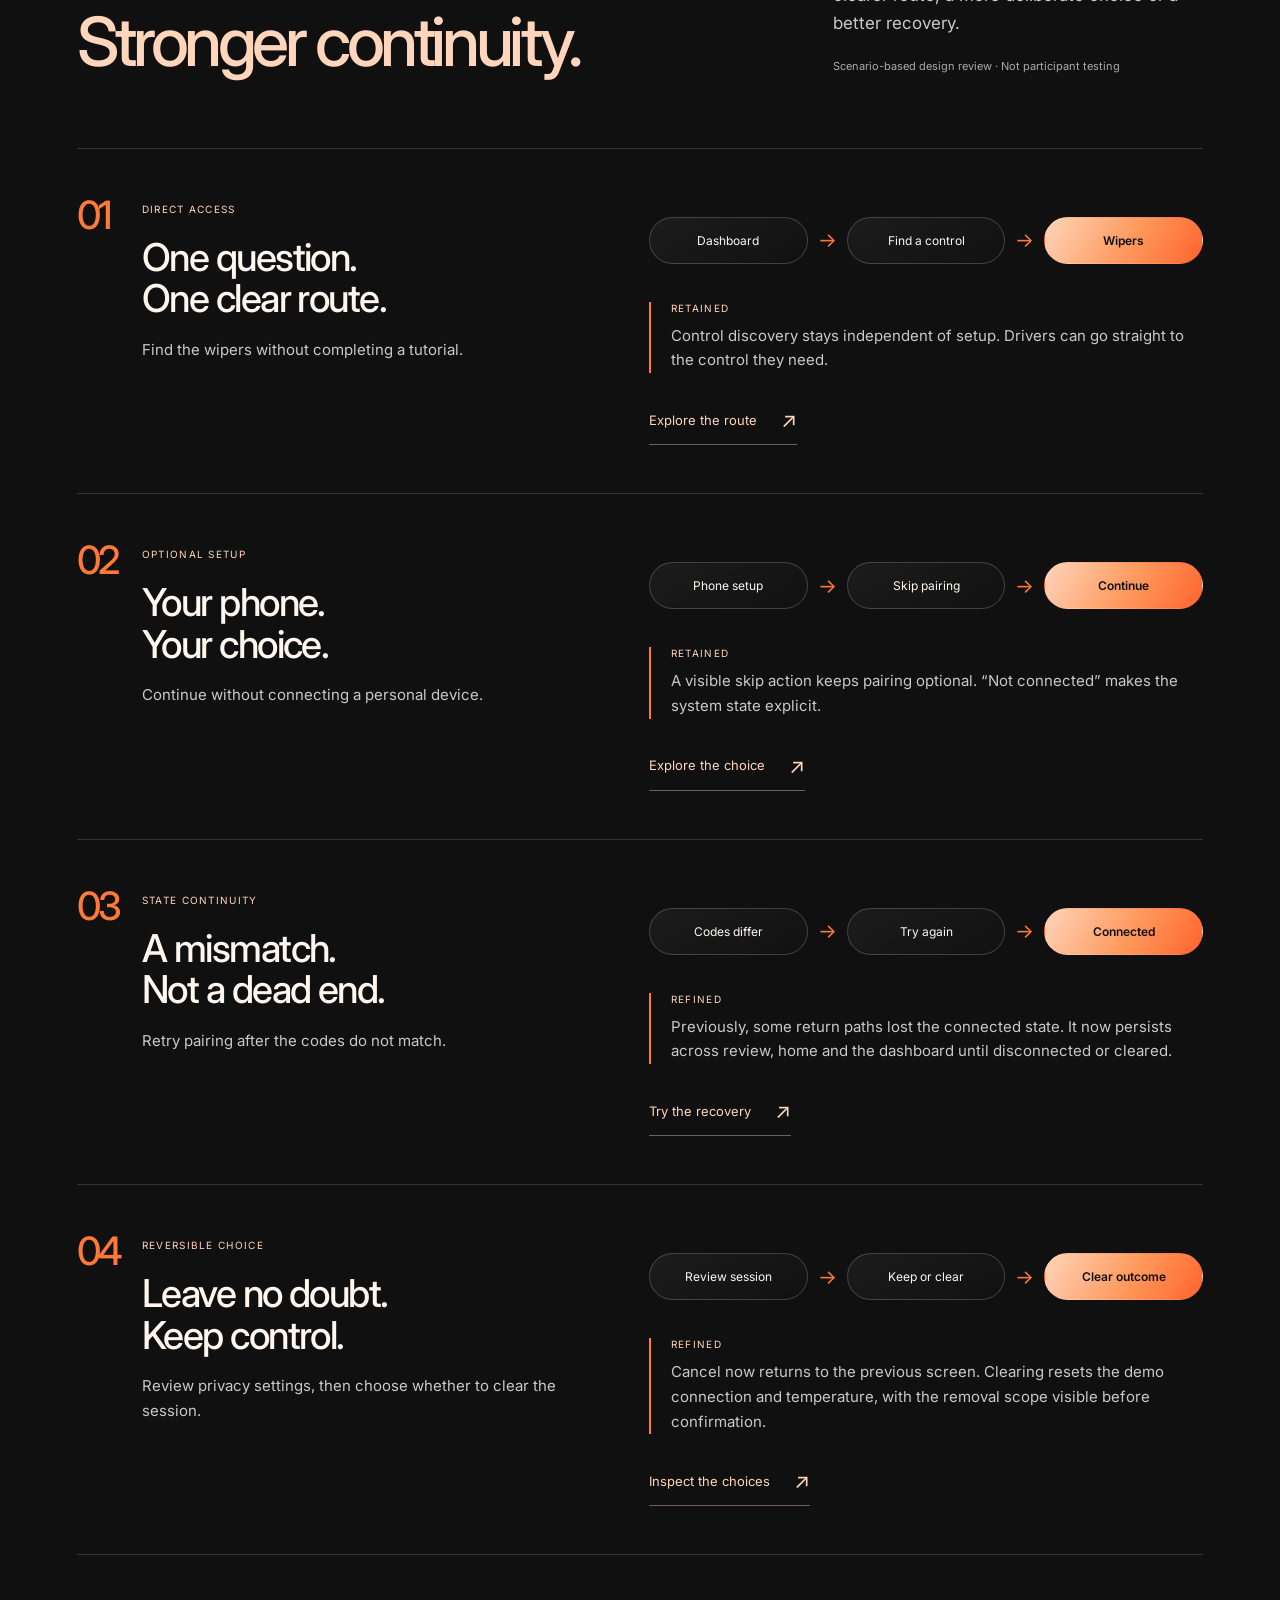
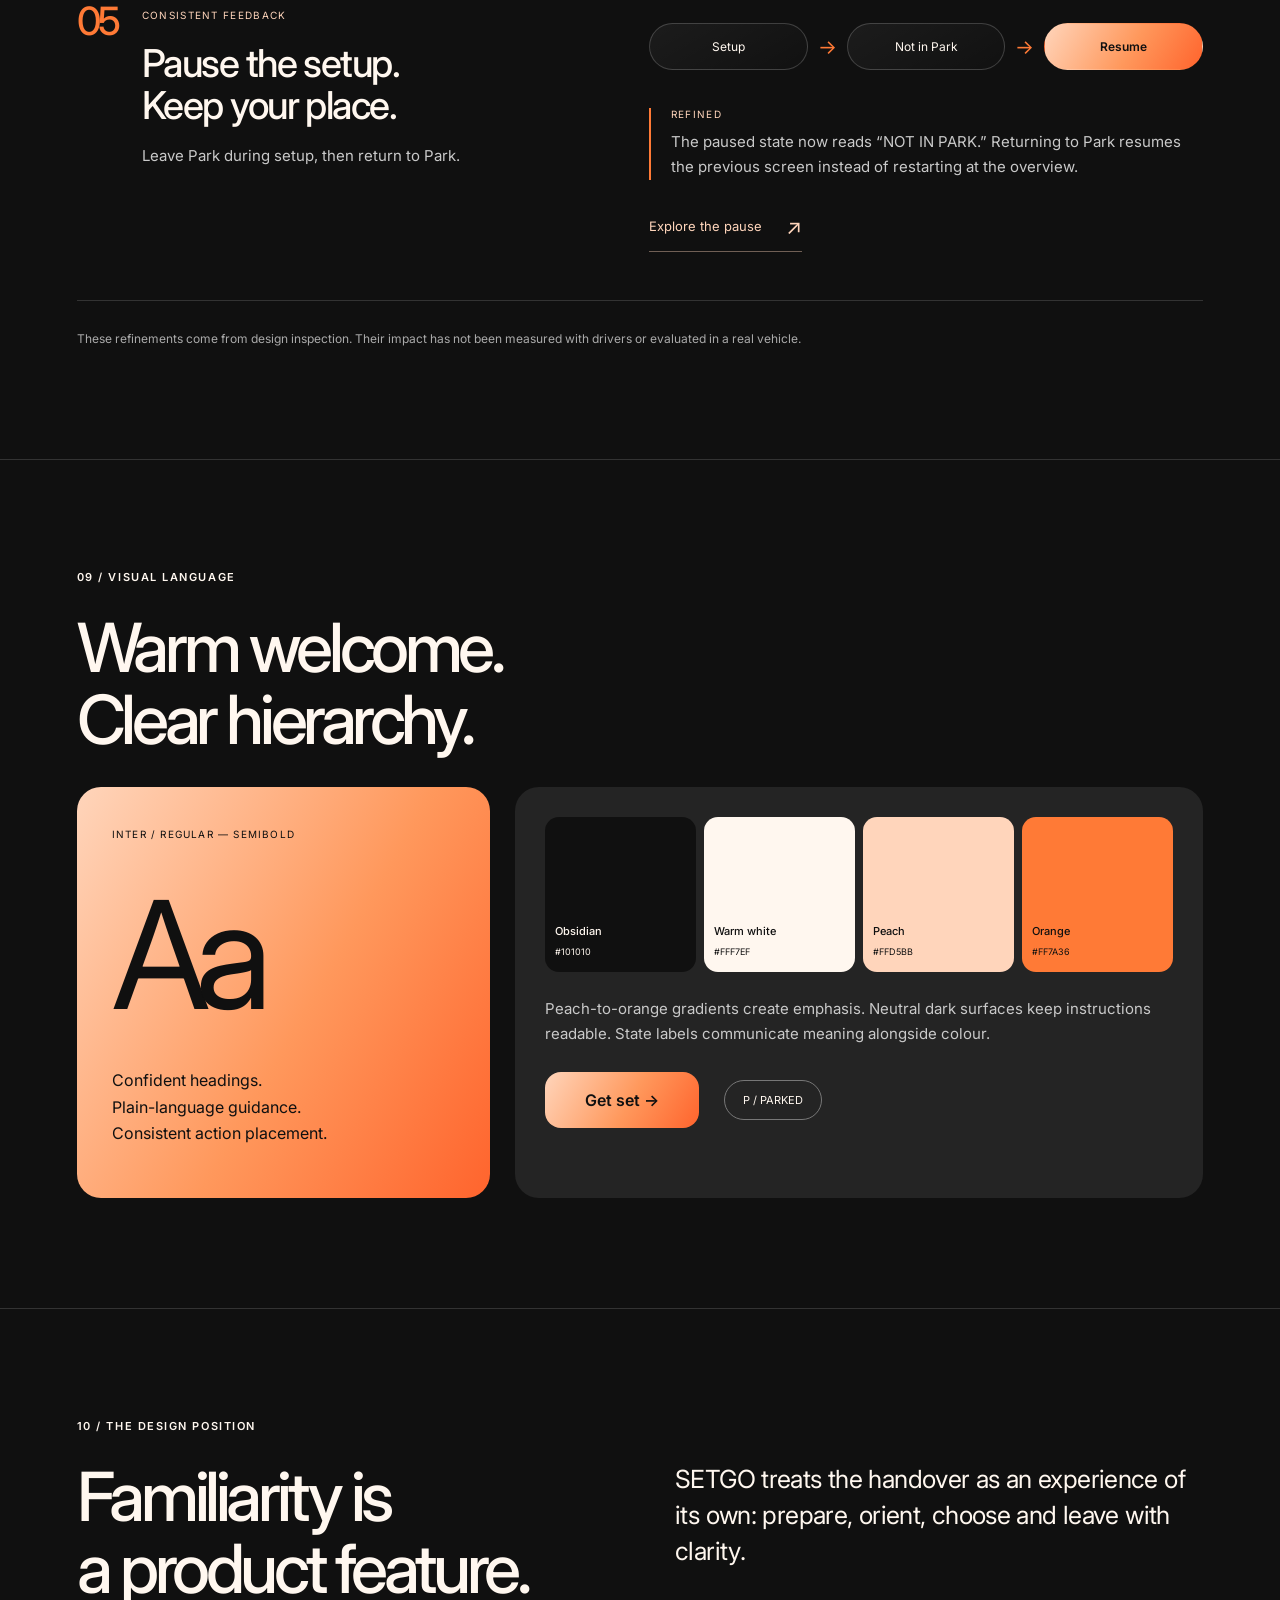
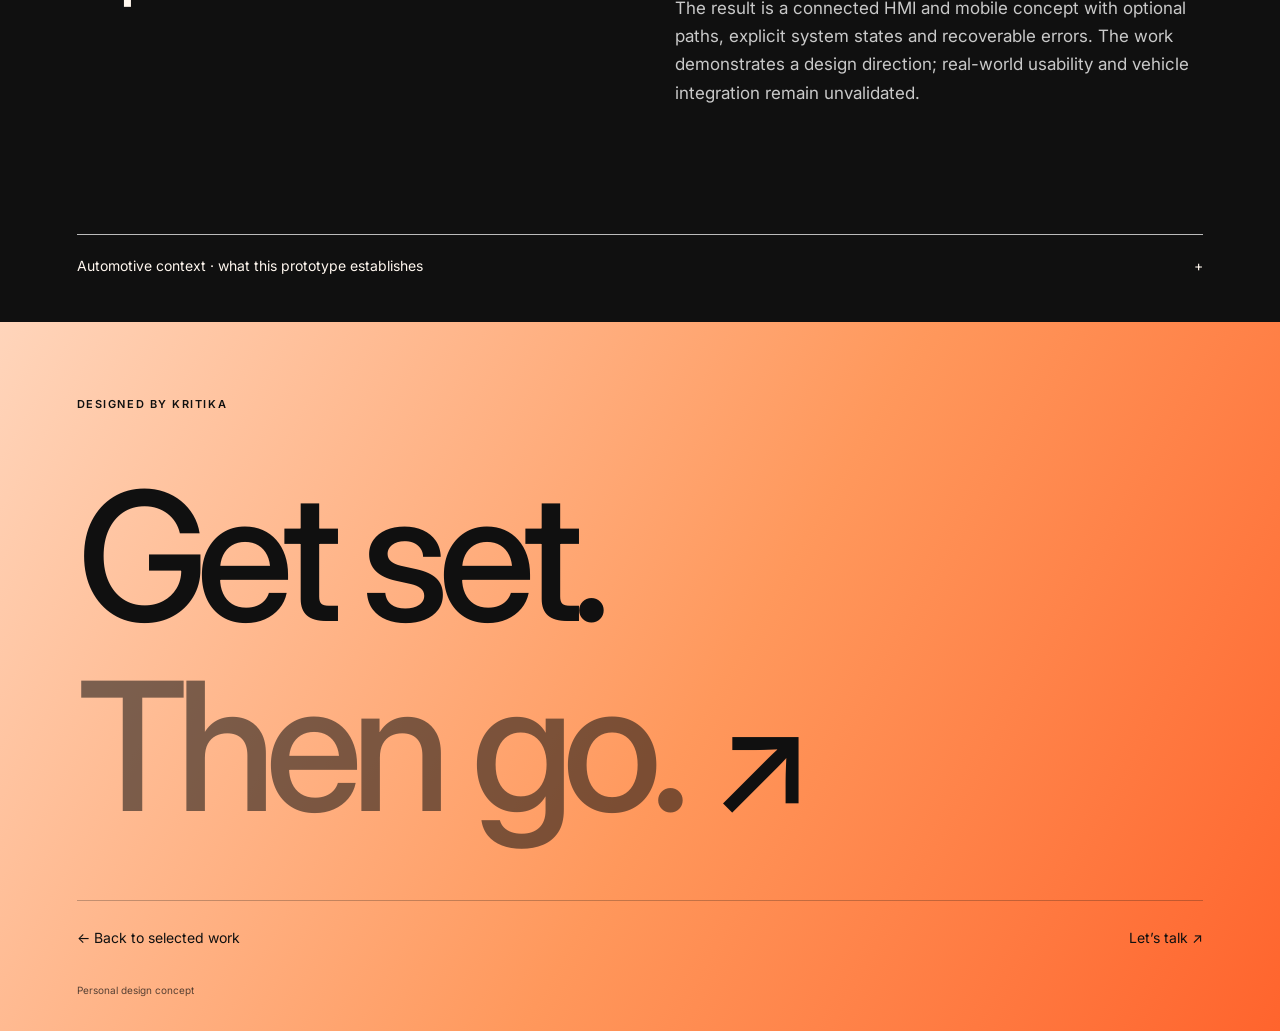
==== commit 56902fbc: "Clarify SETGO product rationale and remove redundant navigation" ====
--- a/setgo/index.html
+++ b/setgo/index.html
@@ -1,10 +1,10 @@
 <!doctype html>
-<html lang="en"><head><meta charset="utf-8"><meta name="viewport" content="width=device-width, initial-scale=1"><meta name="theme-color" content="#101010"><meta name="description" content="SETGO by Kritika — an automotive HMI and companion app concept for a familiar start in an unfamiliar rental car."><title>SETGO — A familiar start · Kritika</title><link rel="stylesheet" href="case.css?v=interactive-20261018"></head>
+<html lang="en"><head><meta charset="utf-8"><meta name="viewport" content="width=device-width, initial-scale=1"><meta name="theme-color" content="#101010"><meta name="description" content="SETGO by Kritika — an automotive HMI and companion app concept for a familiar start in an unfamiliar rental car."><title>SETGO — A familiar start · Kritika</title><link rel="stylesheet" href="case.css?v=interactive-20261018b"></head>
 <body><a class="skip" href="#main">Skip to case study</a><header class="nav"><a href="../#work" class="back">← Kritika / selected work</a><a class="wordmark" href="#main">SETGO /</a><a href="#experience">Try the experience ↗</a></header>
 <main id="main">
 <section class="hero"><div class="hero-top"><span class="eyebrow">AUTOMOTIVE HMI / PRODUCT DESIGN</span><span class="pill">A concept by Kritika</span></div><h1>A new car.<br><span>A familiar start.</span></h1><div class="hero-bottom"><p>Less figuring things out.<br>More feeling at home.</p><a class="round" href="#story" aria-label="Read the story">↓</a><span>SETGO /<br>GET SET. THEN GO.</span></div><div class="hero-image"><img src="car-hero.png" alt="Illustrative pearl-white rental car in a studio" fetchpriority="high"><div class="glass hero-glass"><span class="status-dot"></span><div><small>YOUR FIRST MOMENTS</small><strong>Comfort. Controls. Connection.</strong></div></div></div></section>
 <section class="section intro" id="story"><div><span class="eyebrow">01 / THE OPPORTUNITY</span><h2>Driving is familiar.<br>This car isn’t.</h2></div><div><p class="lead">A rental handover introduces a new set of controls at the exact moment a driver wants to leave.</p><p>SETGO explores a calmer beginning: preview the essentials on a phone, locate them in the parked car, and connect only when you choose.</p><dl class="facts"><div><dt>Discipline</dt><dd>UX / UI · Automotive HMI</dd></div><div><dt>Scope</dt><dd>Centre display + companion app</dd></div><div><dt>Research</dt><dd>Secondary research & interaction analysis</dd></div><div><dt>Context</dt><dd>Personal concept · fictional RHD automatic</dd></div></dl></div></section>
-<section class="statement"><span class="eyebrow">THE DESIGN QUESTION</span><h2>How might an unfamiliar car feel approachable <em>before the first turn?</em></h2><div class="three"><p><b>01 / Orient</b>Recognise where things are.</p><p><b>02 / Adjust</b>Get comfortable at your pace.</p><p><b>03 / Choose</b>Connect, skip, or come back.</p></div></section>
+<details class="more-wire decision-depth"><summary>The product decision · why this experience?<span>+</span></summary><div class="decision-columns"><article><span class="eyebrow">THE WORKING HYPOTHESIS</span><h3>Familiar driving. Unfamiliar controls.</h3><p>The target situation is a first-time renter collecting an unfamiliar car and wanting to locate essential controls before departure. The hypothesis is that a short, contextual guide can reduce uncertainty at handover. How common this need is, and whether SETGO improves it, have not been established through driver research.</p></article><article><span class="eyebrow">THE ALTERNATIVES</span><h3>Support the handover. Don’t replace it.</h3><p>A rental agent can answer individual questions, but that explanation may be difficult to recall later. A handbook offers depth; an in-car guide offers immediate context. SETGO prioritises the in-car guide and retains help as an alternative. The phone preview adds value only when a renter wants to prepare before collection.</p></article><article><span class="eyebrow">THE SCOPE DECISION</span><h3>No app required to begin.</h3><p>The companion is an optional preview, not a mandatory download or account. Every essential step remains available in the parked car. The concept does not assume pairing or saved preferences transfer from the phone: the driver confirms choices in the vehicle.</p></article></div></details><section class="statement"><span class="eyebrow">THE DESIGN QUESTION</span><h2>How might an unfamiliar car feel approachable <em>before the first turn?</em></h2><div class="three"><p><b>01 / Orient</b>Recognise where things are.</p><p><b>02 / Adjust</b>Get comfortable at your pace.</p><p><b>03 / Choose</b>Connect, skip, or come back.</p></div></section>
 <section class="section" id="research"><div class="section-heading"><div><span class="eyebrow">02 / RESEARCH INTO DESIGN</span><h2>Every detail<br>has a reason.</h2></div><p>Published guidance and established usability principles informed the concept. Each source is connected to a specific design decision.</p></div><div class="evidence-grid">
 <article class="evidence"><span>01 / ATTENTION</span><h3>Setup belongs<br>before departure.</h3><p>NHTSA’s voluntary guidance addresses distraction from visual-manual secondary tasks.</p><div class="decision"><small>DESIGN RESPONSE</small><p>Pause the setup guide outside Park. Keep the tutorial separate from the driving experience.</p></div><a href="https://www.transportation.gov/regulations/federal-register-documents/2013-09883" target="_blank" rel="noopener">NHTSA / 2013 guidance ↗</a></article>
 <article class="evidence"><span>02 / RECOGNITION</span><h3>Show the location.<br>Reduce the guesswork.</h3><p>Recognition is easier when the relevant information is visible in context.</p><div class="decision"><small>DESIGN RESPONSE</small><p>Pair plain-language instructions with a cockpit diagram. Give each control its own moment.</p></div><a href="https://www.nngroup.com/articles/recognition-and-recall/" target="_blank" rel="noopener">NN/g / Recognition over recall ↗</a></article>
@@ -19,5 +19,5 @@
 <section class="section scenario-review" id="scenario-review"><div class="section-heading"><div><span class="eyebrow">08 / SCENARIO REVIEW &amp; DESIGN ITERATION</span><h2>Small decisions.<br><em>Stronger continuity.</em></h2></div><p>Five everyday moments. Each one shaped a clearer route, a more deliberate choice or a better recovery.<br><small>Scenario-based design review · Not participant testing</small></p></div><div class="review-stories"><article class="review-story"><div class="review-story-title"><span class="review-number">01</span><span class="review-tag">DIRECT ACCESS</span><h3>One question.<br>One clear route.</h3><p>Find the wipers without completing a tutorial.</p></div><div class="review-story-detail"><div class="review-flow" aria-label="Scenario flow"><span class="review-step">Dashboard</span><span class="review-flow-arrow" aria-hidden="true">→</span><span class="review-step">Find a control</span><span class="review-flow-arrow" aria-hidden="true">→</span><span class="review-step">Wipers</span></div><div class="review-decision"><span>Retained</span><p>Control discovery stays independent of setup. Drivers can go straight to the control they need.</p></div><button data-jump="controls">Explore the route<span aria-hidden="true">↗</span></button></div></article><article class="review-story"><div class="review-story-title"><span class="review-number">02</span><span class="review-tag">OPTIONAL SETUP</span><h3>Your phone.<br>Your choice.</h3><p>Continue without connecting a personal device.</p></div><div class="review-story-detail"><div class="review-flow" aria-label="Scenario flow"><span class="review-step">Phone setup</span><span class="review-flow-arrow" aria-hidden="true">→</span><span class="review-step">Skip pairing</span><span class="review-flow-arrow" aria-hidden="true">→</span><span class="review-step">Continue</span></div><div class="review-decision"><span>Retained</span><p>A visible skip action keeps pairing optional. “Not connected” makes the system state explicit.</p></div><button data-jump="phone">Explore the choice<span aria-hidden="true">↗</span></button></div></article><article class="review-story"><div class="review-story-title"><span class="review-number">03</span><span class="review-tag">STATE CONTINUITY</span><h3>A mismatch.<br>Not a dead end.</h3><p>Retry pairing after the codes do not match.</p></div><div class="review-story-detail"><div class="review-flow" aria-label="Scenario flow"><span class="review-step">Codes differ</span><span class="review-flow-arrow" aria-hidden="true">→</span><span class="review-step">Try again</span><span class="review-flow-arrow" aria-hidden="true">→</span><span class="review-step">Connected</span></div><div class="review-decision"><span>Refined</span><p>Previously, some return paths lost the connected state. It now persists across review, home and the dashboard until disconnected or cleared.</p></div><button data-jump="pairerror">Try the recovery<span aria-hidden="true">↗</span></button></div></article><article class="review-story"><div class="review-story-title"><span class="review-number">04</span><span class="review-tag">REVERSIBLE CHOICE</span><h3>Leave no doubt.<br>Keep control.</h3><p>Review privacy settings, then choose whether to clear the session.</p></div><div class="review-story-detail"><div class="review-flow" aria-label="Scenario flow"><span class="review-step">Review session</span><span class="review-flow-arrow" aria-hidden="true">→</span><span class="review-step">Keep or clear</span><span class="review-flow-arrow" aria-hidden="true">→</span><span class="review-step">Clear outcome</span></div><div class="review-decision"><span>Refined</span><p>Cancel now returns to the previous screen. Clearing resets the demo connection and temperature, with the removal scope visible before confirmation.</p></div><button data-jump="privacy">Inspect the choices<span aria-hidden="true">↗</span></button></div></article><article class="review-story"><div class="review-story-title"><span class="review-number">05</span><span class="review-tag">CONSISTENT FEEDBACK</span><h3>Pause the setup.<br>Keep your place.</h3><p>Leave Park during setup, then return to Park.</p></div><div class="review-story-detail"><div class="review-flow" aria-label="Scenario flow"><span class="review-step">Setup</span><span class="review-flow-arrow" aria-hidden="true">→</span><span class="review-step">Not in Park</span><span class="review-flow-arrow" aria-hidden="true">→</span><span class="review-step">Resume</span></div><div class="review-decision"><span>Refined</span><p>The paused state now reads “NOT IN PARK.” Returning to Park resumes the previous screen instead of restarting at the overview.</p></div><button data-jump="locked">Explore the pause<span aria-hidden="true">↗</span></button></div></article></div><p class="footnote">These refinements come from design inspection. Their impact has not been measured with drivers or evaluated in a real vehicle.</p></section>
 <section class="section system"><span class="eyebrow">09 / VISUAL LANGUAGE</span><h2>Warm welcome.<br>Clear hierarchy.</h2><div class="system-grid"><article class="type-card"><small>INTER / REGULAR — SEMIBOLD</small><span class="type-sample">Aa</span><p>Confident headings.<br>Plain-language guidance.<br>Consistent action placement.</p></article><article class="palette-card"><div class="swatches"><span style="--sw:#101010"><b>Obsidian</b><small>#101010</small></span><span style="--sw:#FFF7EF;color:#101010"><b>Warm white</b><small>#FFF7EF</small></span><span style="--sw:#FFD5BB;color:#101010"><b>Peach</b><small>#FFD5BB</small></span><span style="--sw:#FF7A36;color:#101010"><b>Orange</b><small>#FF7A36</small></span></div><p>Peach-to-orange gradients create emphasis. Neutral dark surfaces keep instructions readable. State labels communicate meaning alongside colour.</p><div class="component-sample"><span class="sample-button">Get set →</span><span class="sample-pill">P / PARKED</span></div></article></div></section>
 <section class="section reflection"><span class="eyebrow">10 / THE DESIGN POSITION</span><h2>Familiarity is<br>a product feature.</h2><div class="reflection-copy"><p class="lead">SETGO treats the handover as an experience of its own: prepare, orient, choose and leave with clarity.</p><p>The result is a connected HMI and mobile concept with optional paths, explicit system states and recoverable errors. The work demonstrates a design direction; real-world usability and vehicle integration remain unvalidated.</p></div></section>
-<footer><span class="eyebrow">DESIGNED BY KRITIKA</span><h2>Get set.<br><em>Then go.</em> <span class="footer-arrow">↗</span></h2><div><a href="../#work">← Back to selected work</a><a href="mailto:kritika200113@gmail.com">Let’s talk ↗</a></div><small>Personal design concept</small></footer>
-</main><dialog id="large-preview"><div class="large-bar"><span>SETGO / INTERACTIVE PREVIEW</span><button id="close-large" class="outline">Close ×</button></div><p class="large-hint">Scroll across to explore the full dashboard.</p><div class="large-scroll"><div id="large-mount"></div></div></dialog><script src="case.js?v=interactive-20261018"></script></body></html>
+<details class="more-wire decision-depth"><summary>Automotive context · what this prototype establishes<span>+</span></summary><div class="decision-columns"><article><span class="eyebrow">DEMONSTRATED HERE</span><h3>Interaction logic.</h3><p>The browser demo makes optional setup, pairing recovery, state persistence and session removal inspectable. Outside-Park mode pauses the tutorial and preserves its place. These are prototype behaviours, not vehicle integrations.</p></article><article><span class="eyebrow">VEHICLE DEPENDENCIES</span><h3>A guide for the actual car.</h3><p>A production experience would depend on model-specific control locations, verified vehicle state and manufacturer integration. The fictional right-hand-drive cockpit illustrates the structure; it cannot provide instructions for every rental vehicle.</p></article><article><span class="eyebrow">EVIDENCE BOUNDARY</span><h3>Designed for parked use.</h3><p>Physical reach, touch accuracy, glare, readability and comprehension have not been assessed in a vehicle. The concept makes no claim of reduced distraction, faster setup or improved safety. Its present contribution is a focused, testable interaction direction.</p></article></div></details><footer><span class="eyebrow">DESIGNED BY KRITIKA</span><h2>Get set.<br><em>Then go.</em> <span class="footer-arrow">↗</span></h2><div><a href="../#work">← Back to selected work</a><a href="mailto:kritika200113@gmail.com">Let’s talk ↗</a></div><small>Personal design concept</small></footer>
+</main><dialog id="large-preview"><div class="large-bar"><span>SETGO / INTERACTIVE PREVIEW</span><button id="close-large" class="outline">Close ×</button></div><p class="large-hint">Scroll across to explore the full dashboard.</p><div class="large-scroll"><div id="large-mount"></div></div></dialog><script src="case.js?v=interactive-20261018b"></script></body></html>
--- a/setgo/case.css
+++ b/setgo/case.css
@@ -13,3 +13,5 @@
 
 /* Guided exploration */
 .scenario-lab{margin:20px 0 32px;padding:clamp(20px,3vw,36px);border:1px solid #ffffff28;border-radius:24px;background:linear-gradient(140deg,#252525,#131313)}.scenario-lab h3{font-size:clamp(24px,3vw,36px);margin:14px 0}.scenario-lab p{color:#c9c9c9;line-height:1.6}.scenario-choices{display:grid;grid-template-columns:repeat(3,minmax(0,1fr));gap:12px;margin:24px 0}.scenario-choices button{padding:20px;text-align:left;border:1px solid #ffffff30;border-radius:16px;background:#ffffff08;color:#fff7ef;font:inherit;cursor:pointer;transition:background .2s,border-color .2s}.scenario-choices button span{display:block;font-size:12px;color:#ffd5bb;margin-top:12px}.scenario-choices button:hover,.scenario-choices button[aria-pressed=true]{border-color:#ff7a36;background:#303030}.task-feedback{border-top:1px solid #ffffff24;padding-top:20px}.task-feedback>span{font-size:11px;letter-spacing:.12em;color:#ffd5bb}.task-feedback p{margin:10px 0}.task-feedback.is-complete{border-top-color:#ff7a36}.task-feedback button,.phone-handover{background:transparent;color:inherit;border:0;border-bottom:1px solid currentColor;padding:12px 0;cursor:pointer;font:inherit}.session-state{display:flex;flex-wrap:wrap;gap:8px}.session-state span{font-size:12px;padding:8px 12px;border:1px solid #ffffff30;border-radius:30px;color:#ffd5bb}.demo-footer{flex-wrap:wrap;gap:18px}.phone-handover{display:block;margin-top:18px}.scenario-lab button:focus-visible{outline:3px solid #ffd5bb;outline-offset:4px}@media(max-width:700px){.scenario-choices{grid-template-columns:1fr}.scenario-choices button{padding:16px}.scenario-choices button span{margin-top:6px}}@media(prefers-reduced-motion:reduce){.scenario-choices button{transition:none}}
+
+.decision-depth{margin:0 clamp(24px,6vw,100px) 48px}.decision-columns{display:grid;grid-template-columns:repeat(3,minmax(0,1fr));gap:32px;padding:28px 0}.decision-columns h3{font-size:25px;line-height:1.2;margin:18px 0}.decision-columns p{font-size:15px;line-height:1.7}@media(max-width:750px){.decision-columns{grid-template-columns:1fr;gap:18px}}
